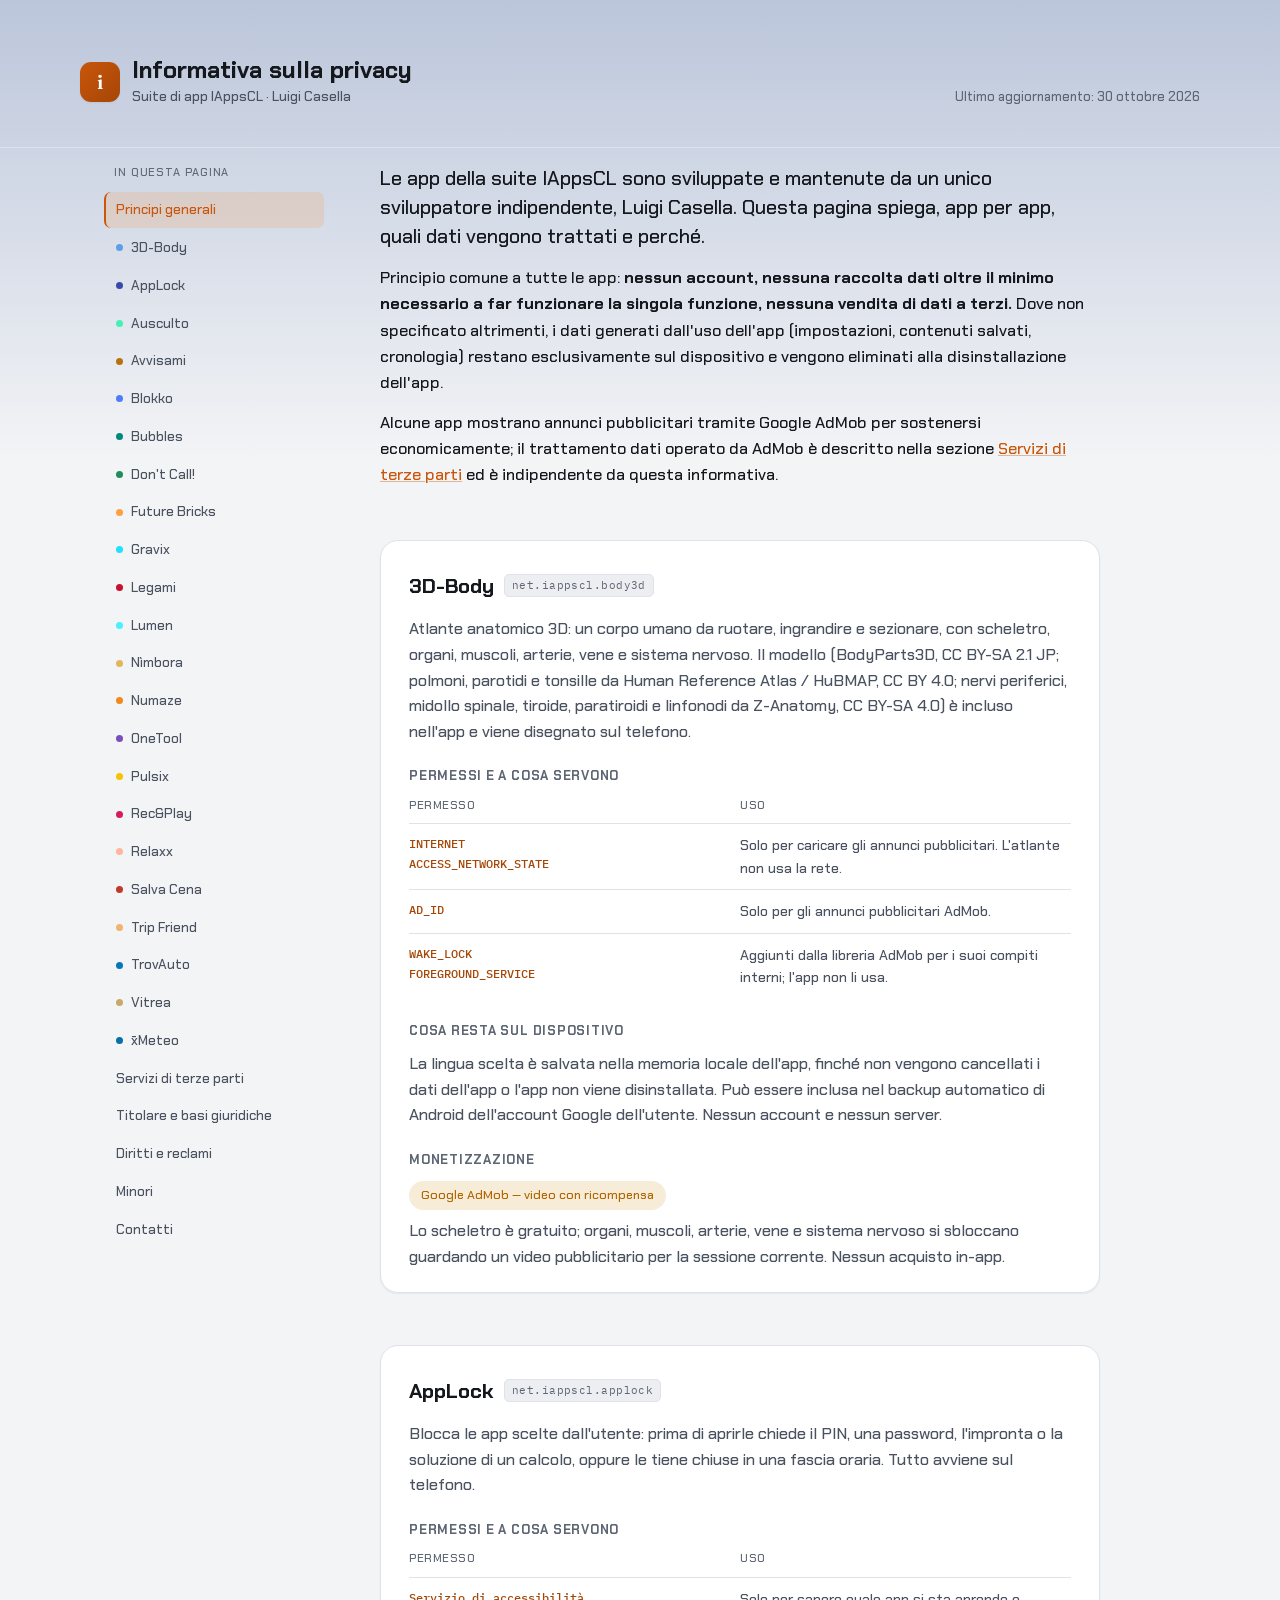
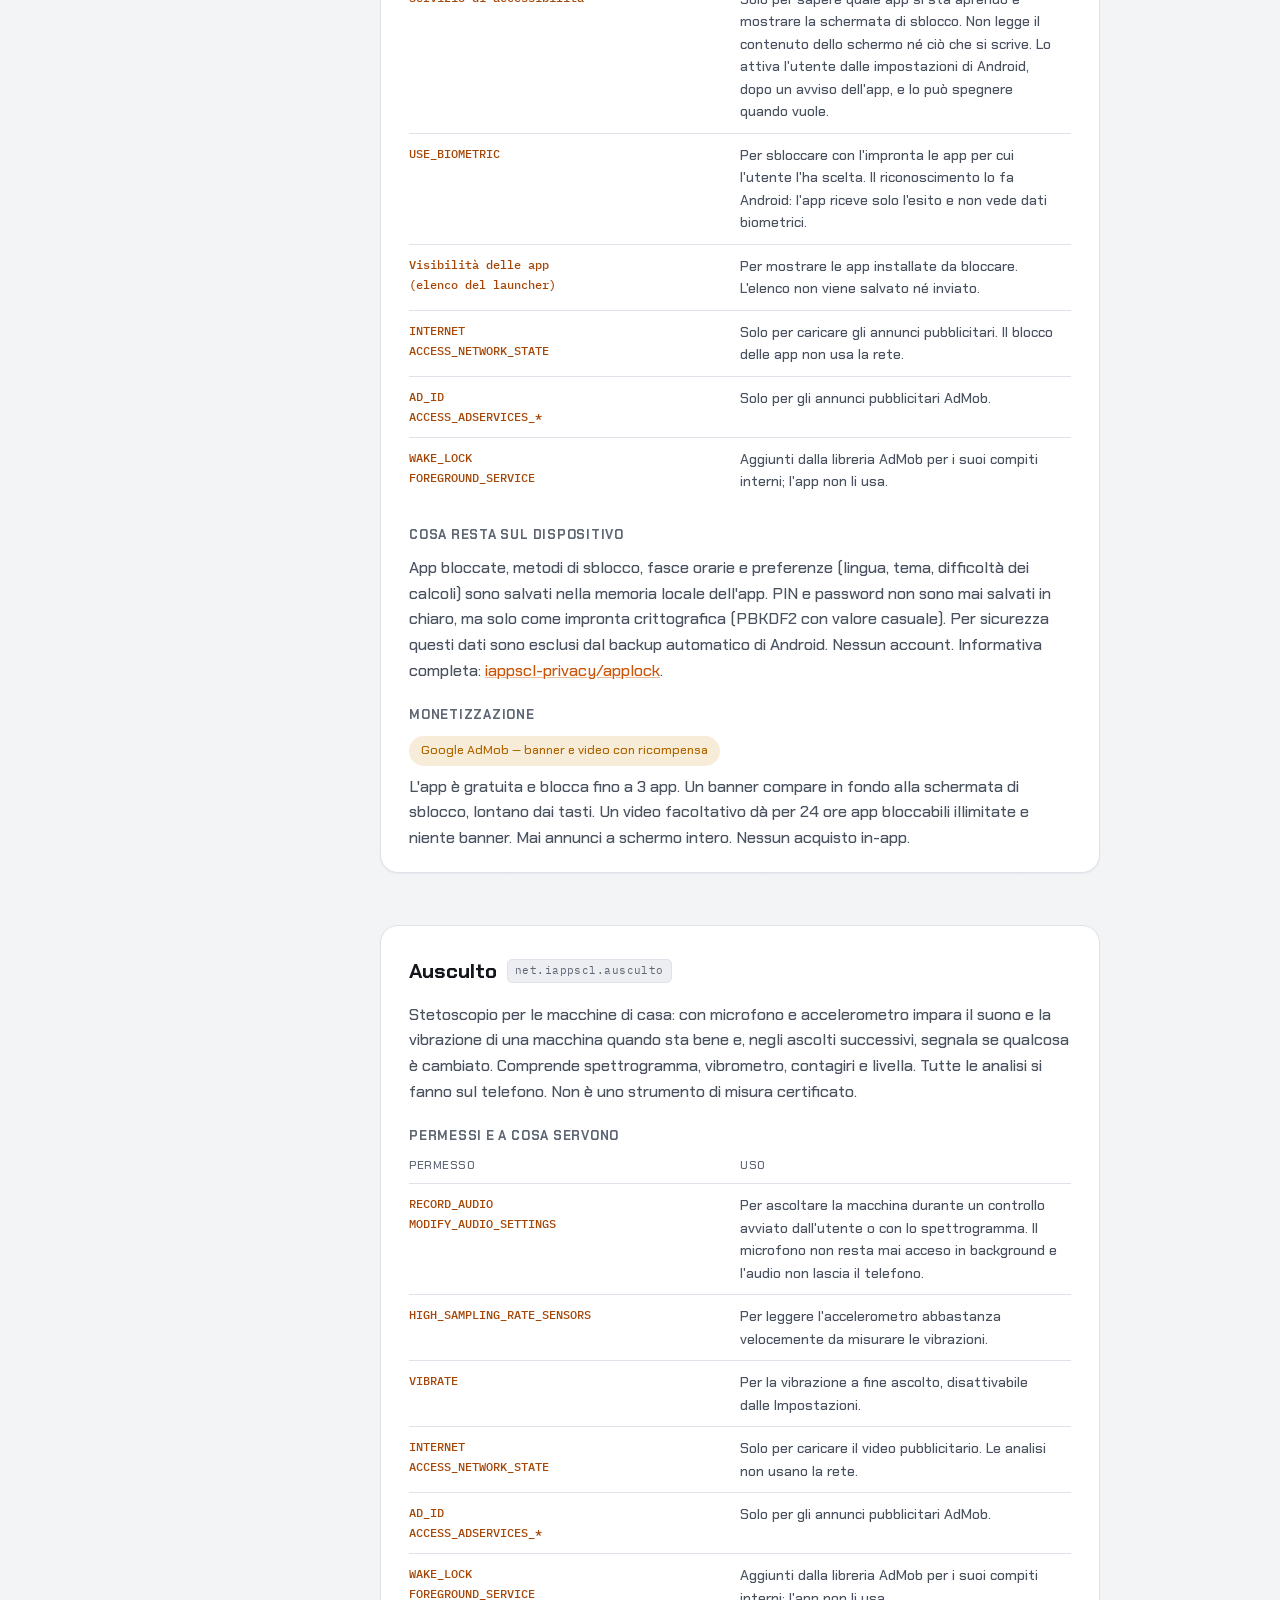
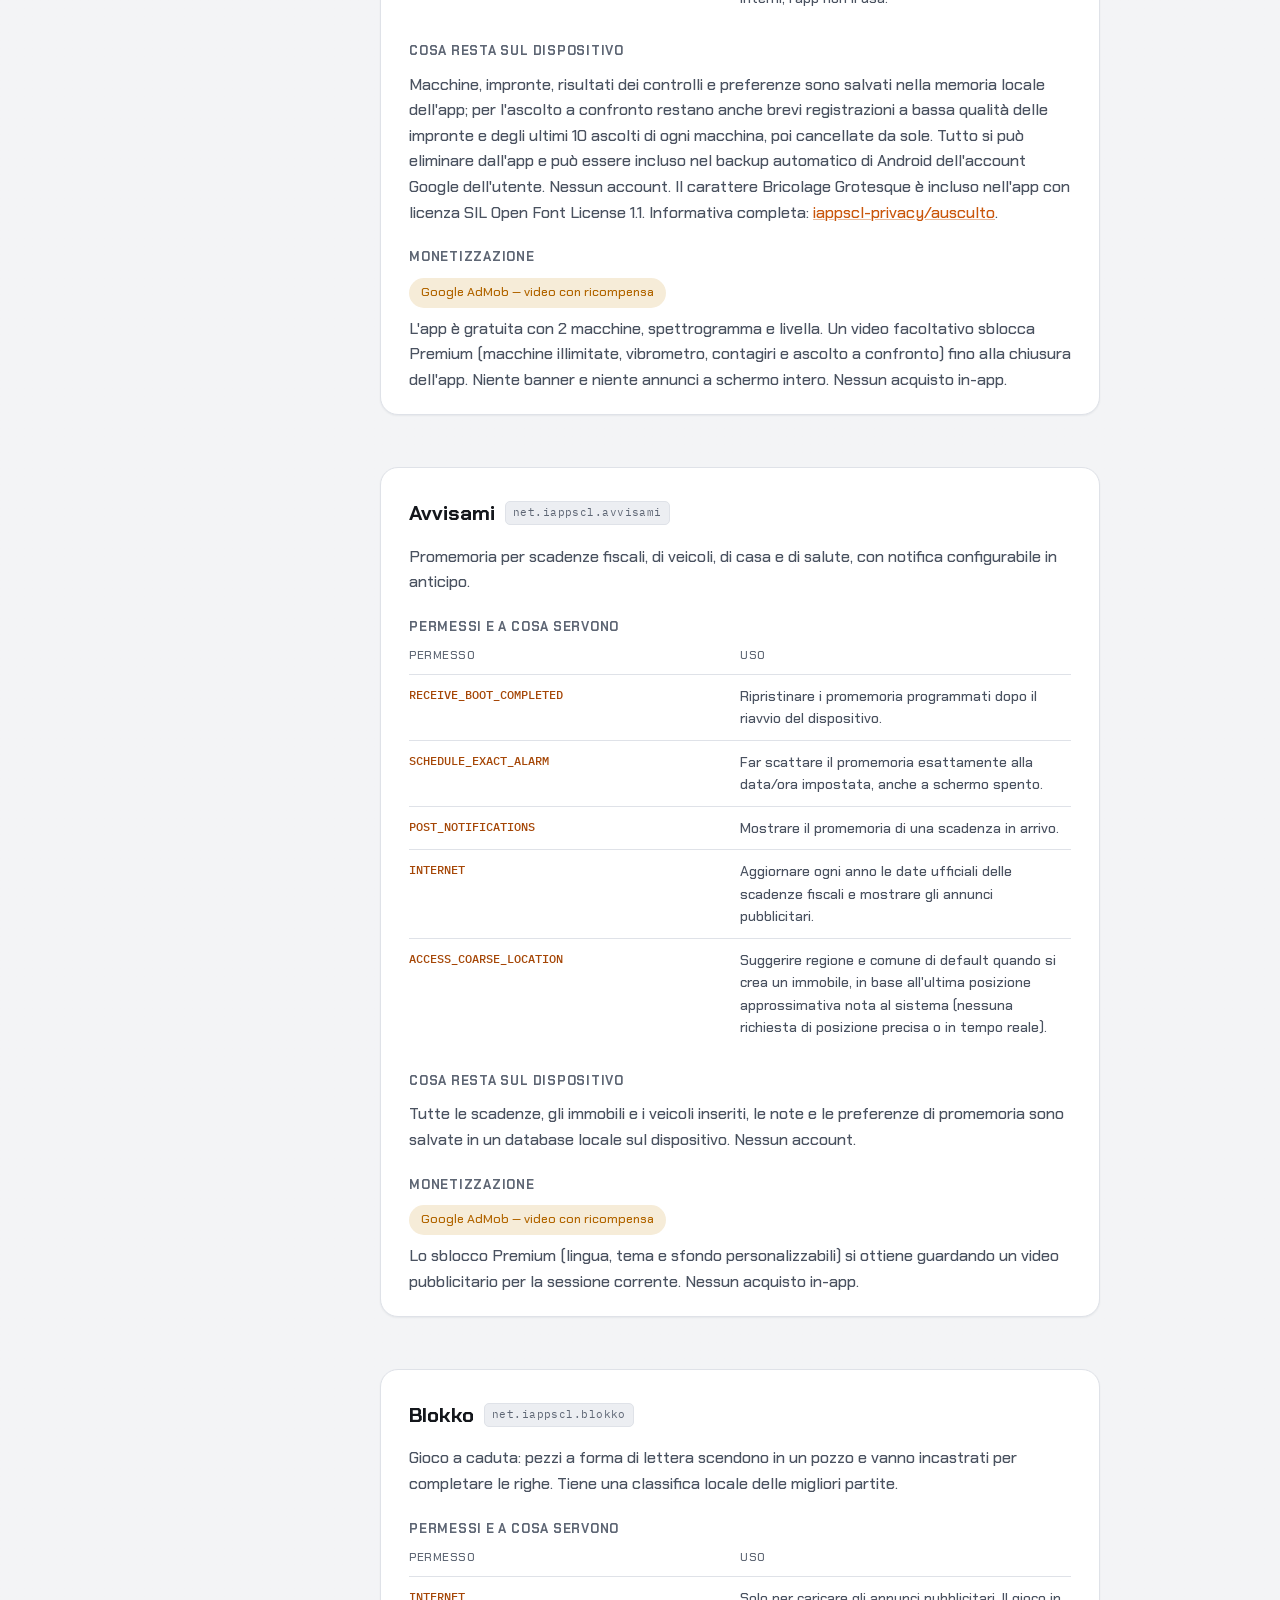
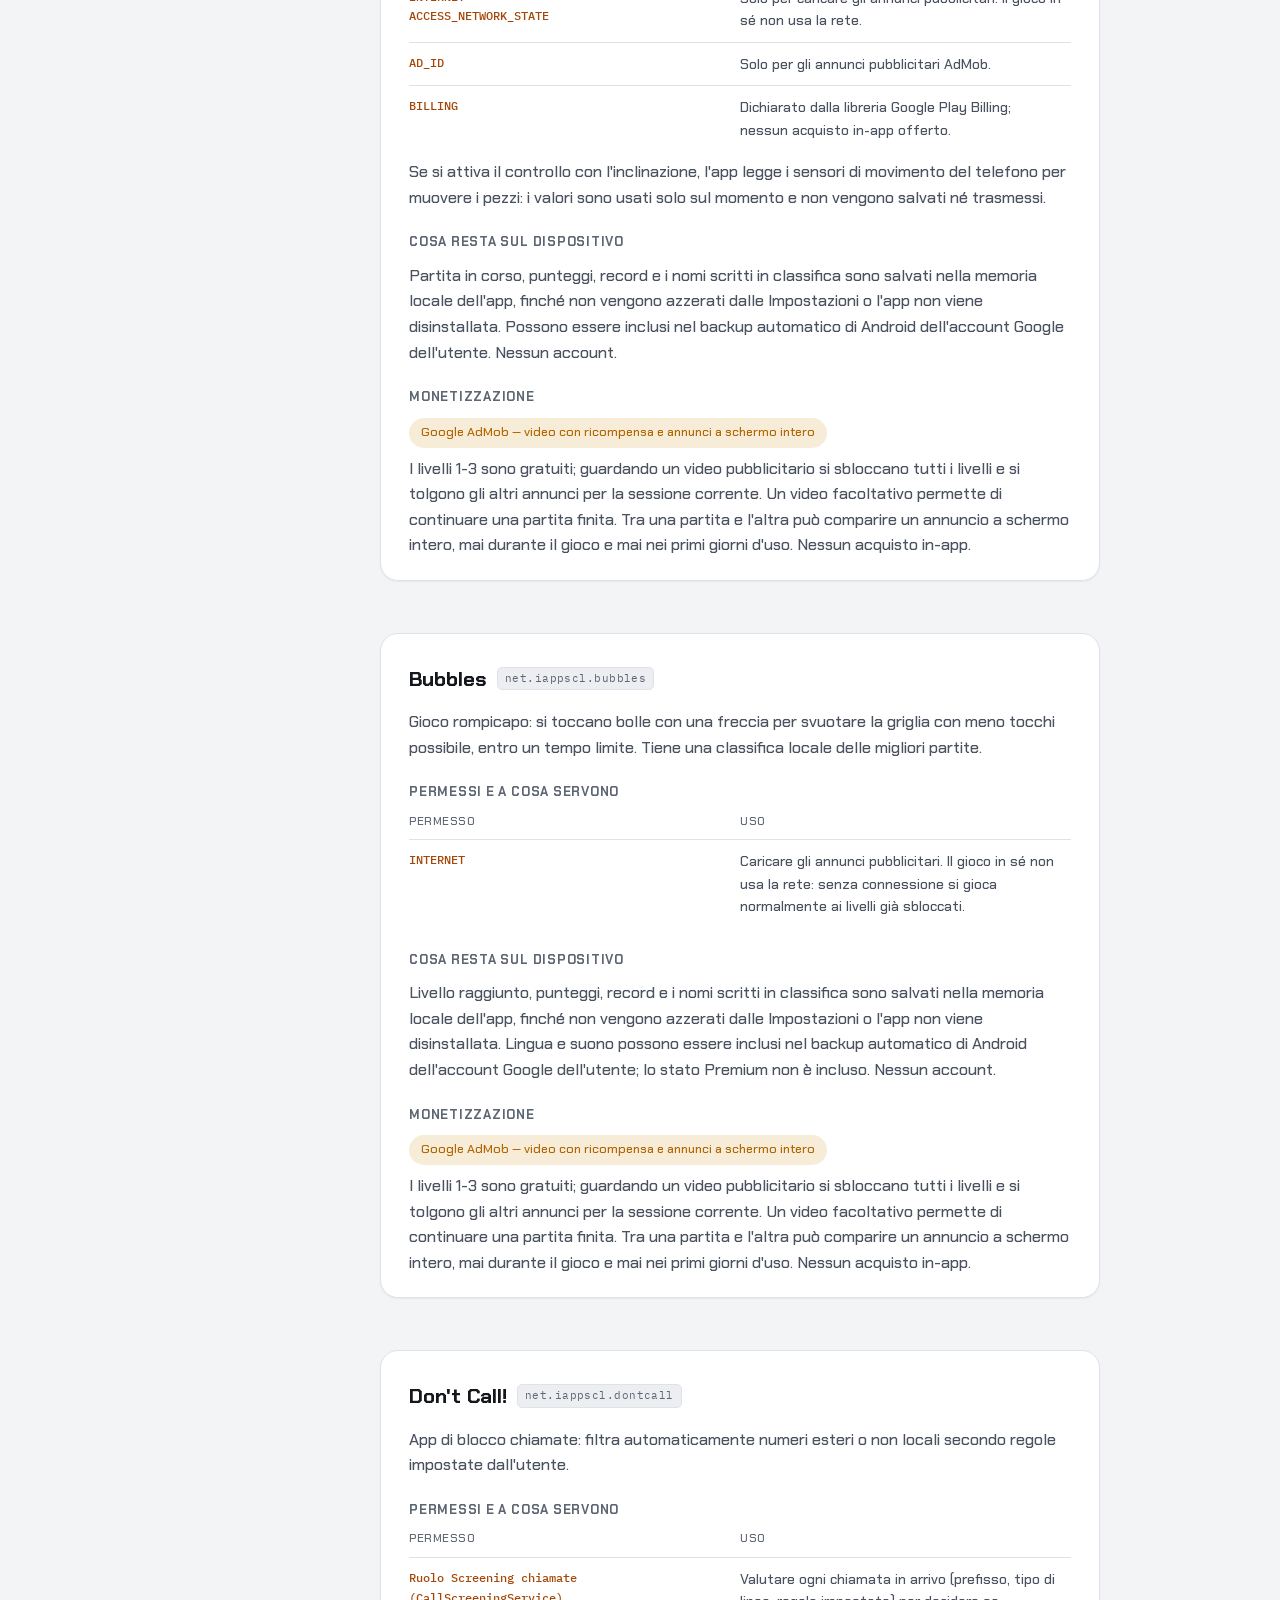
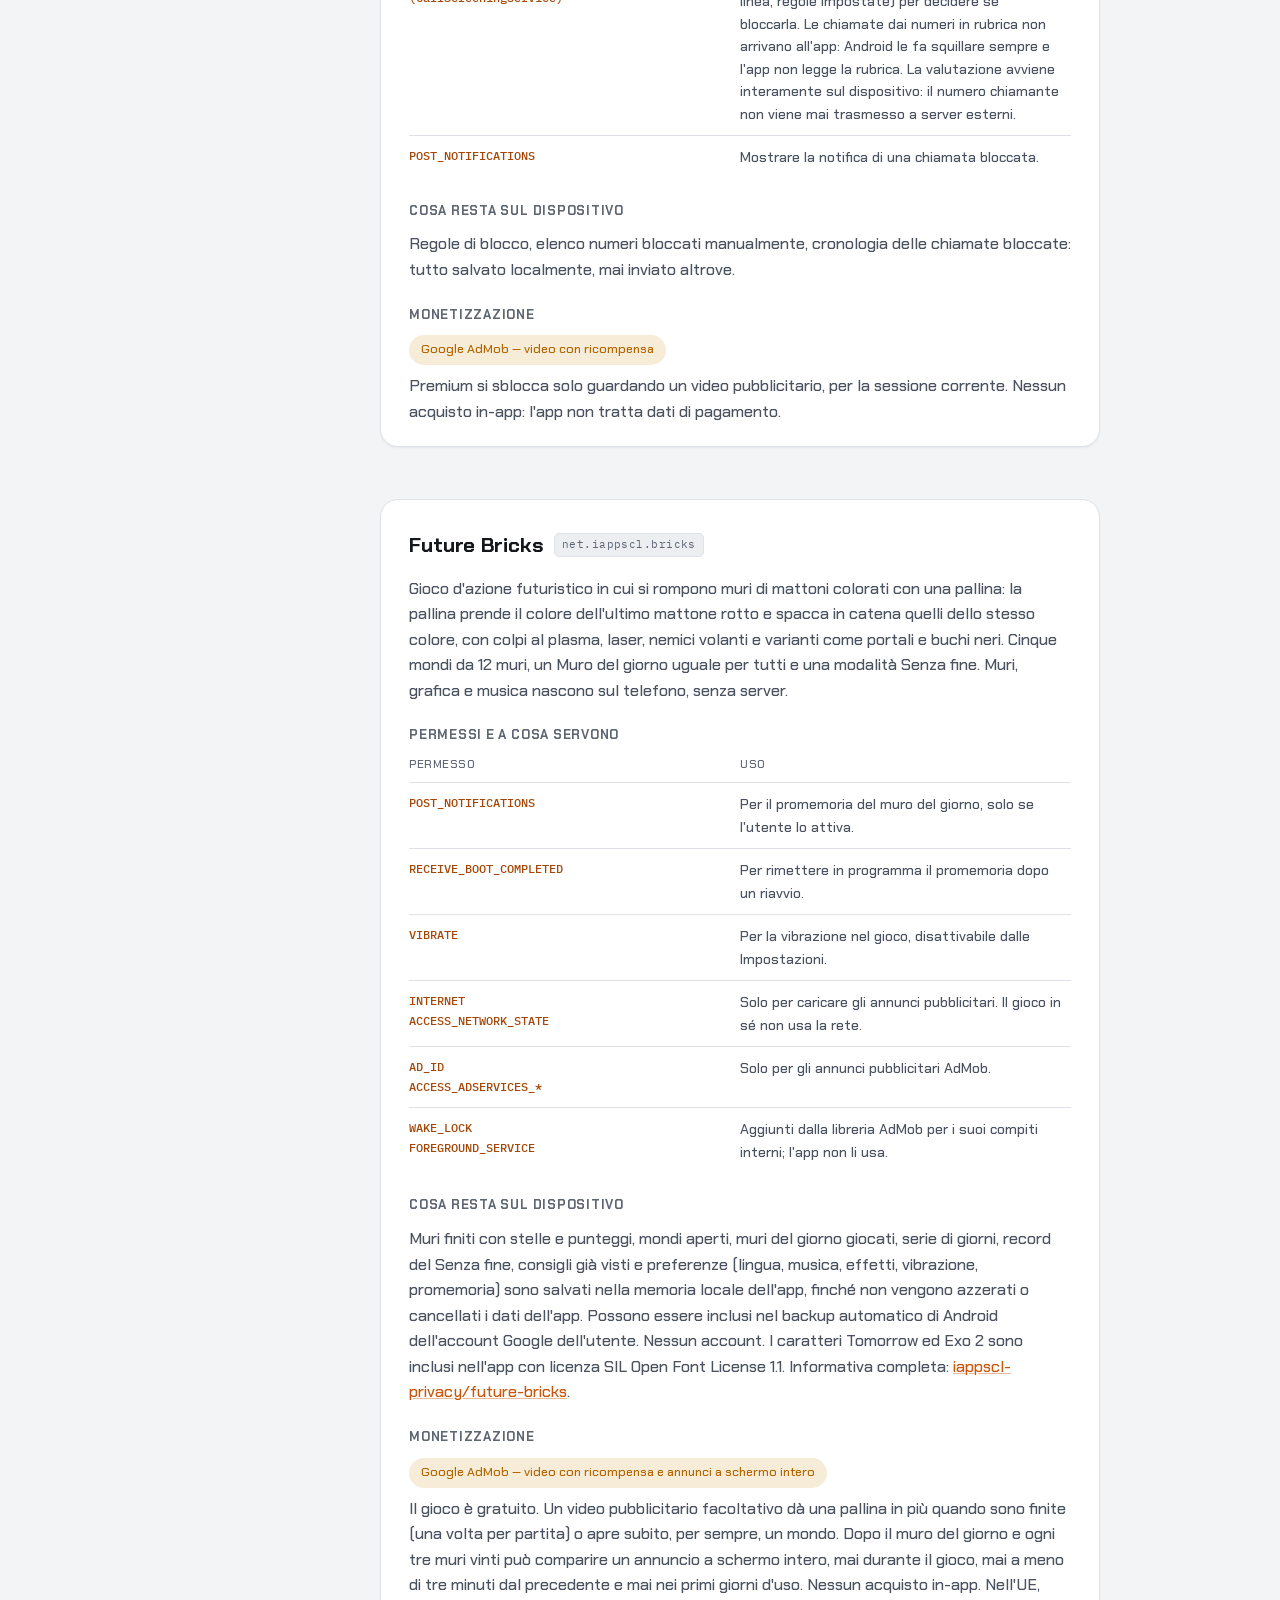
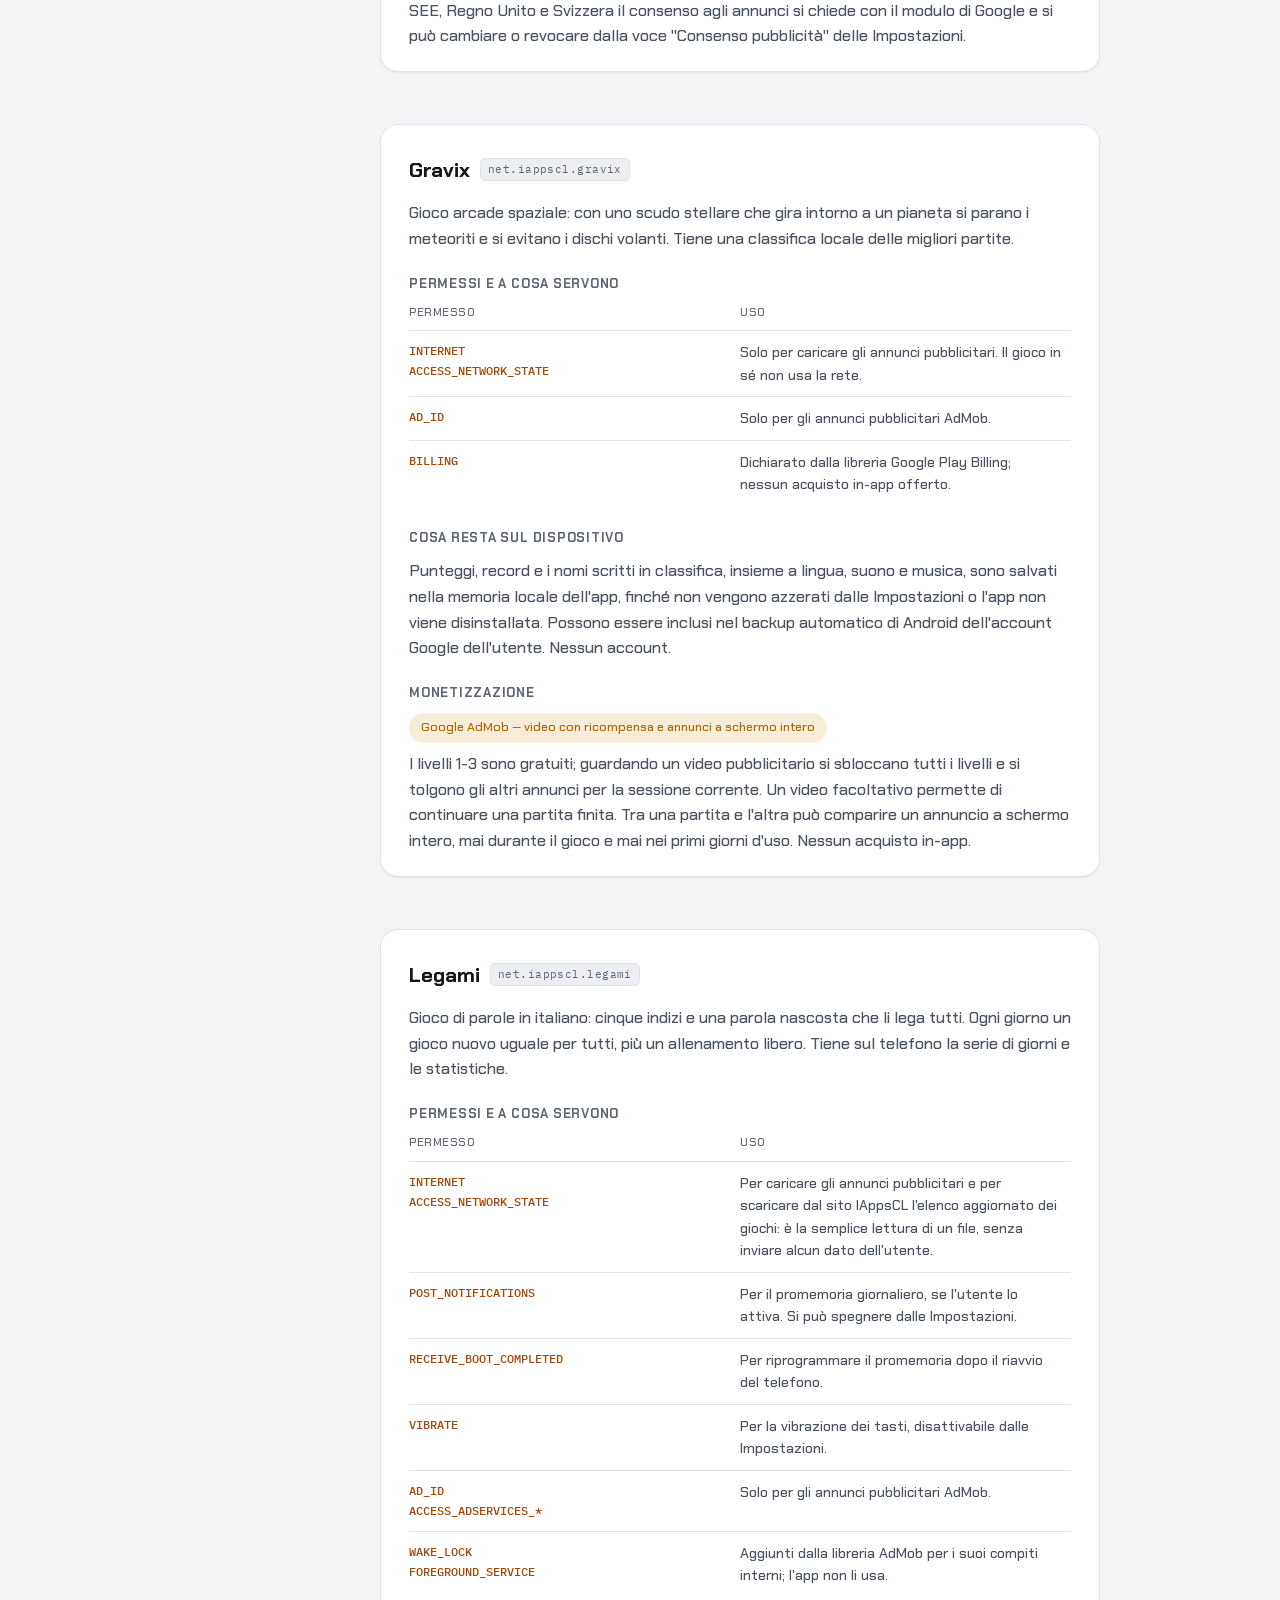
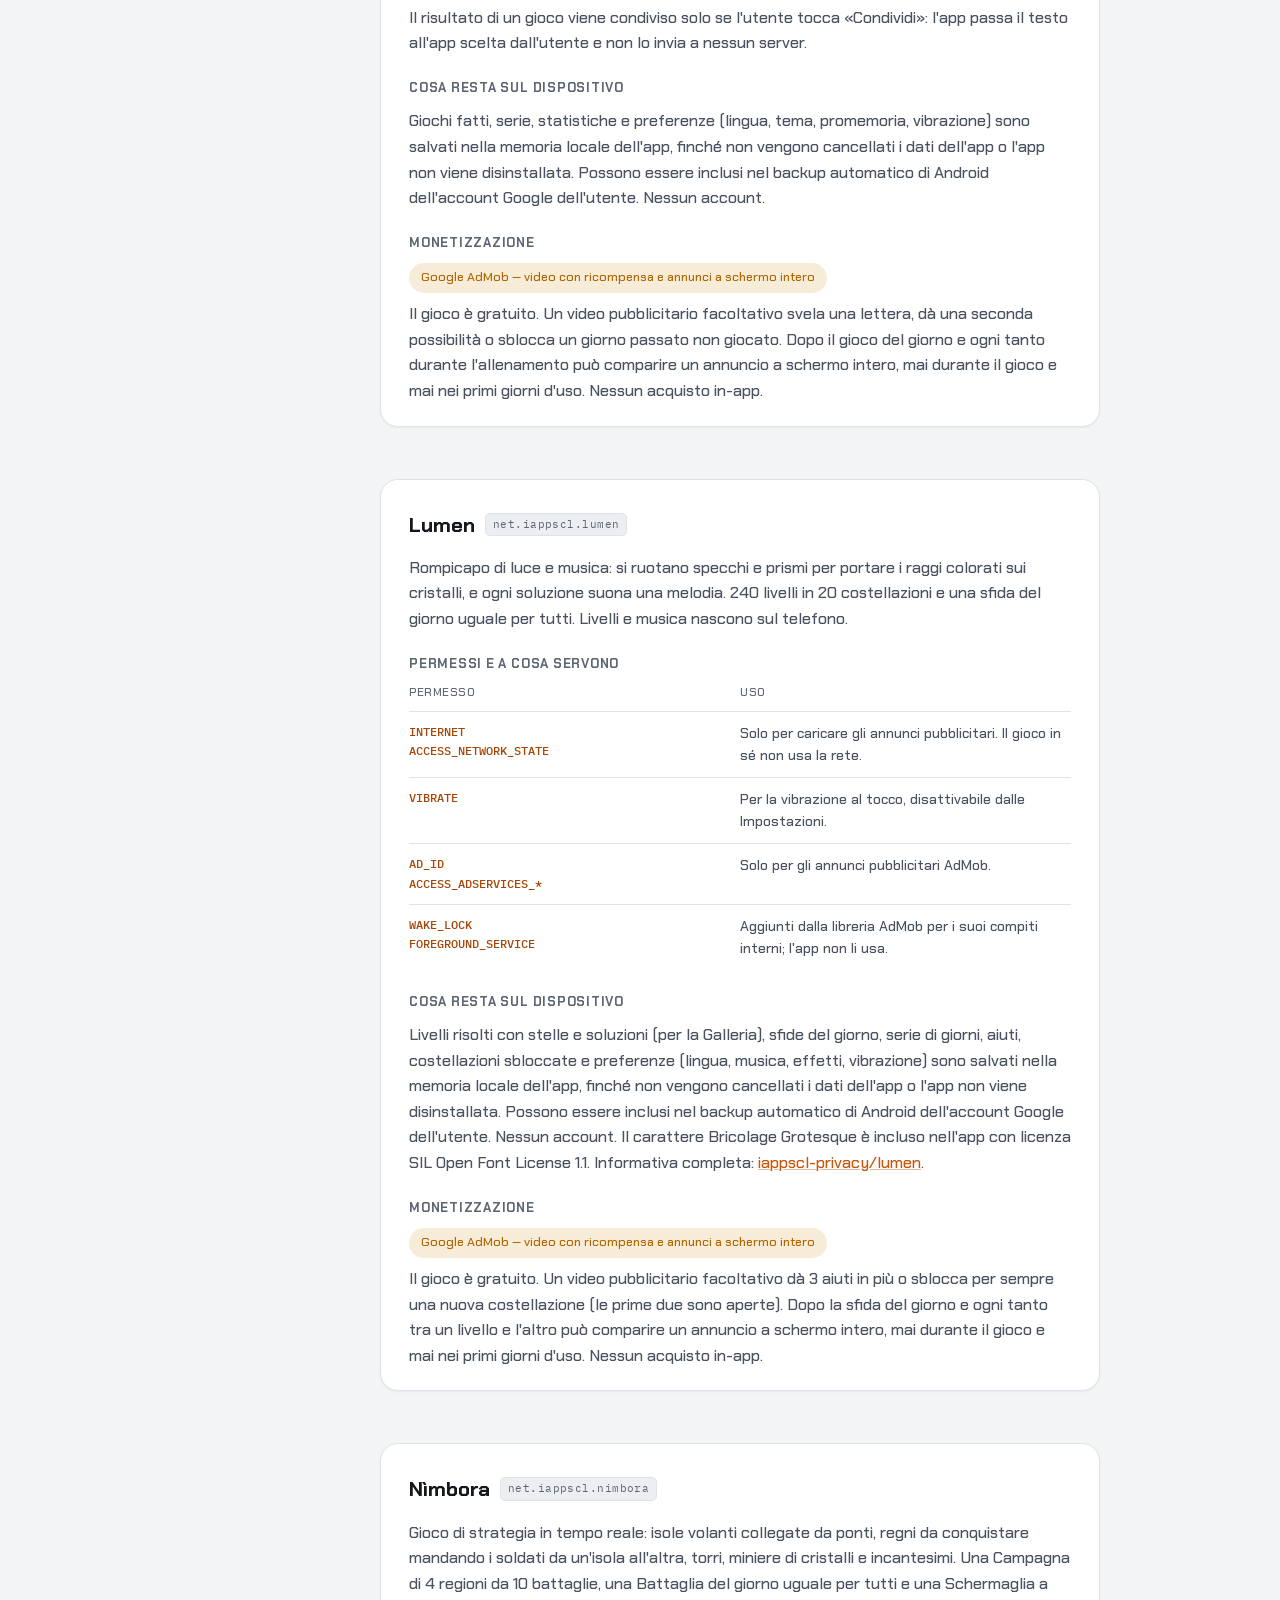
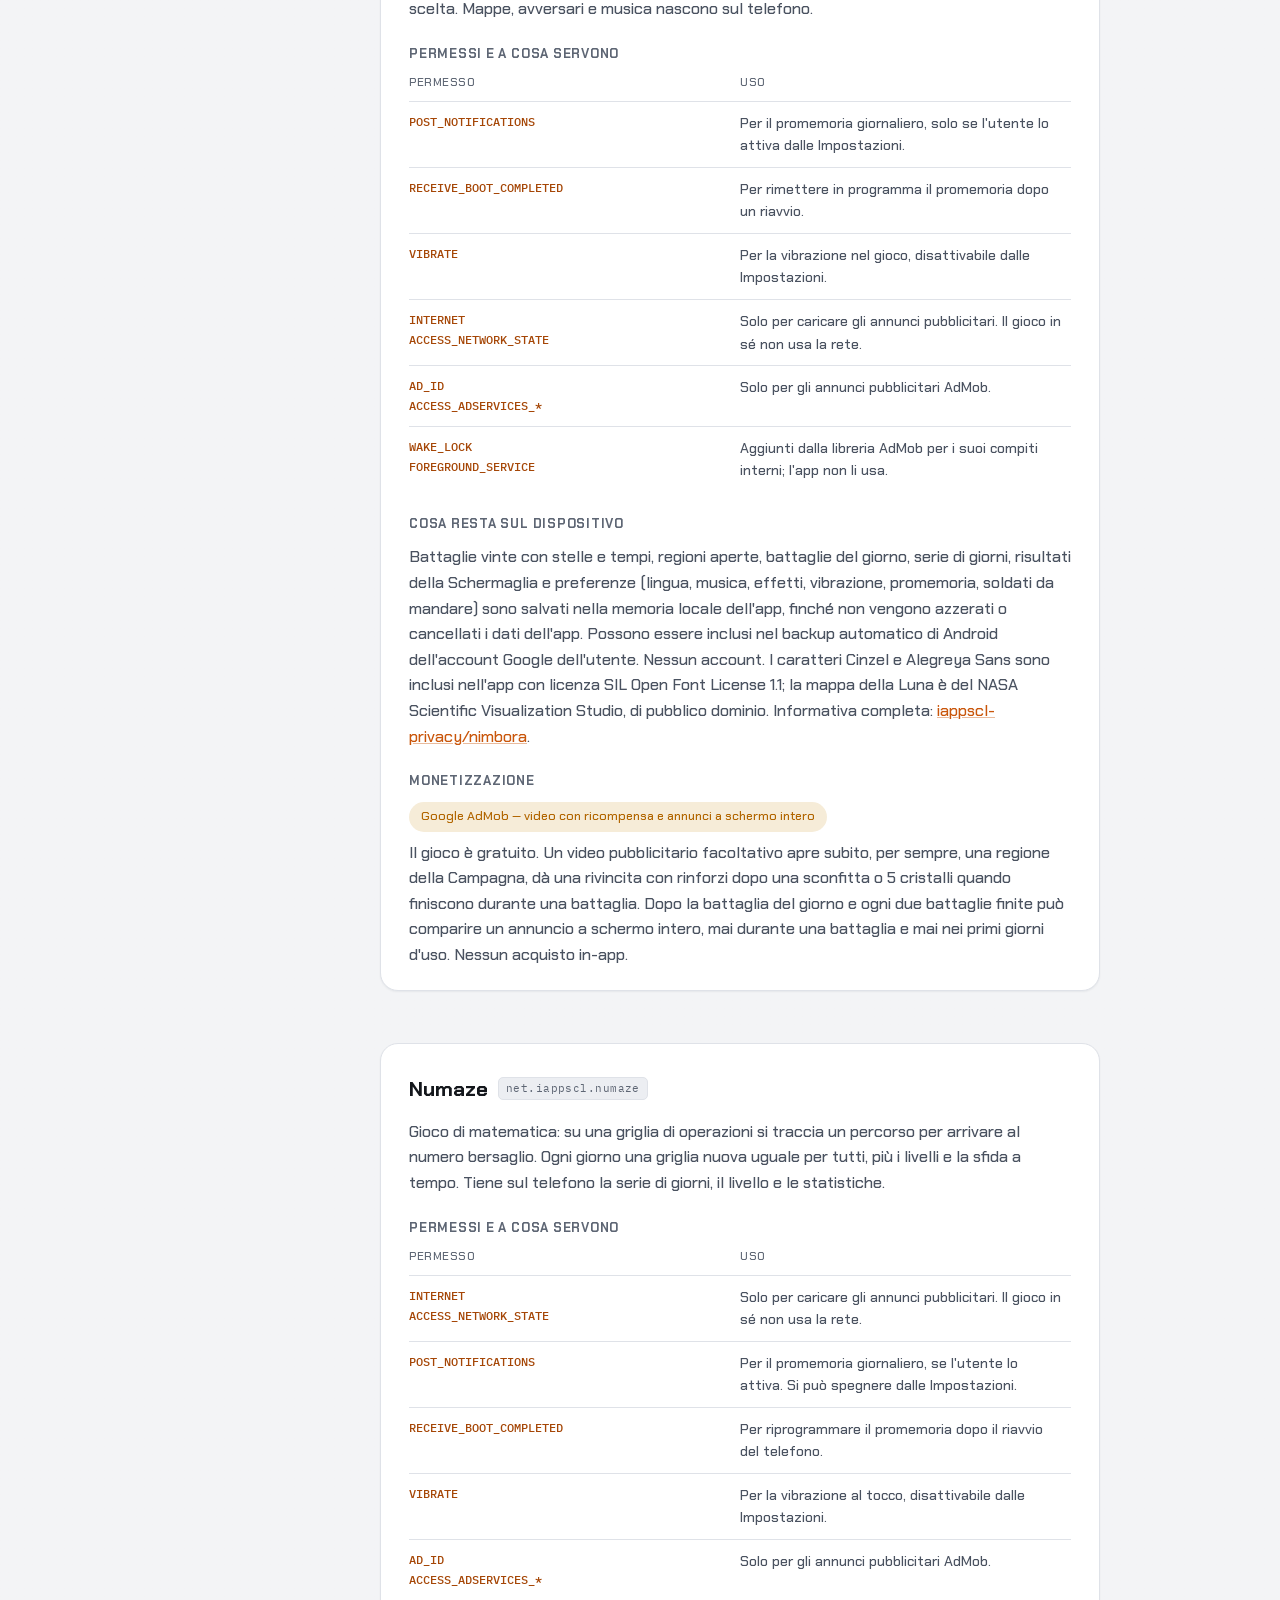
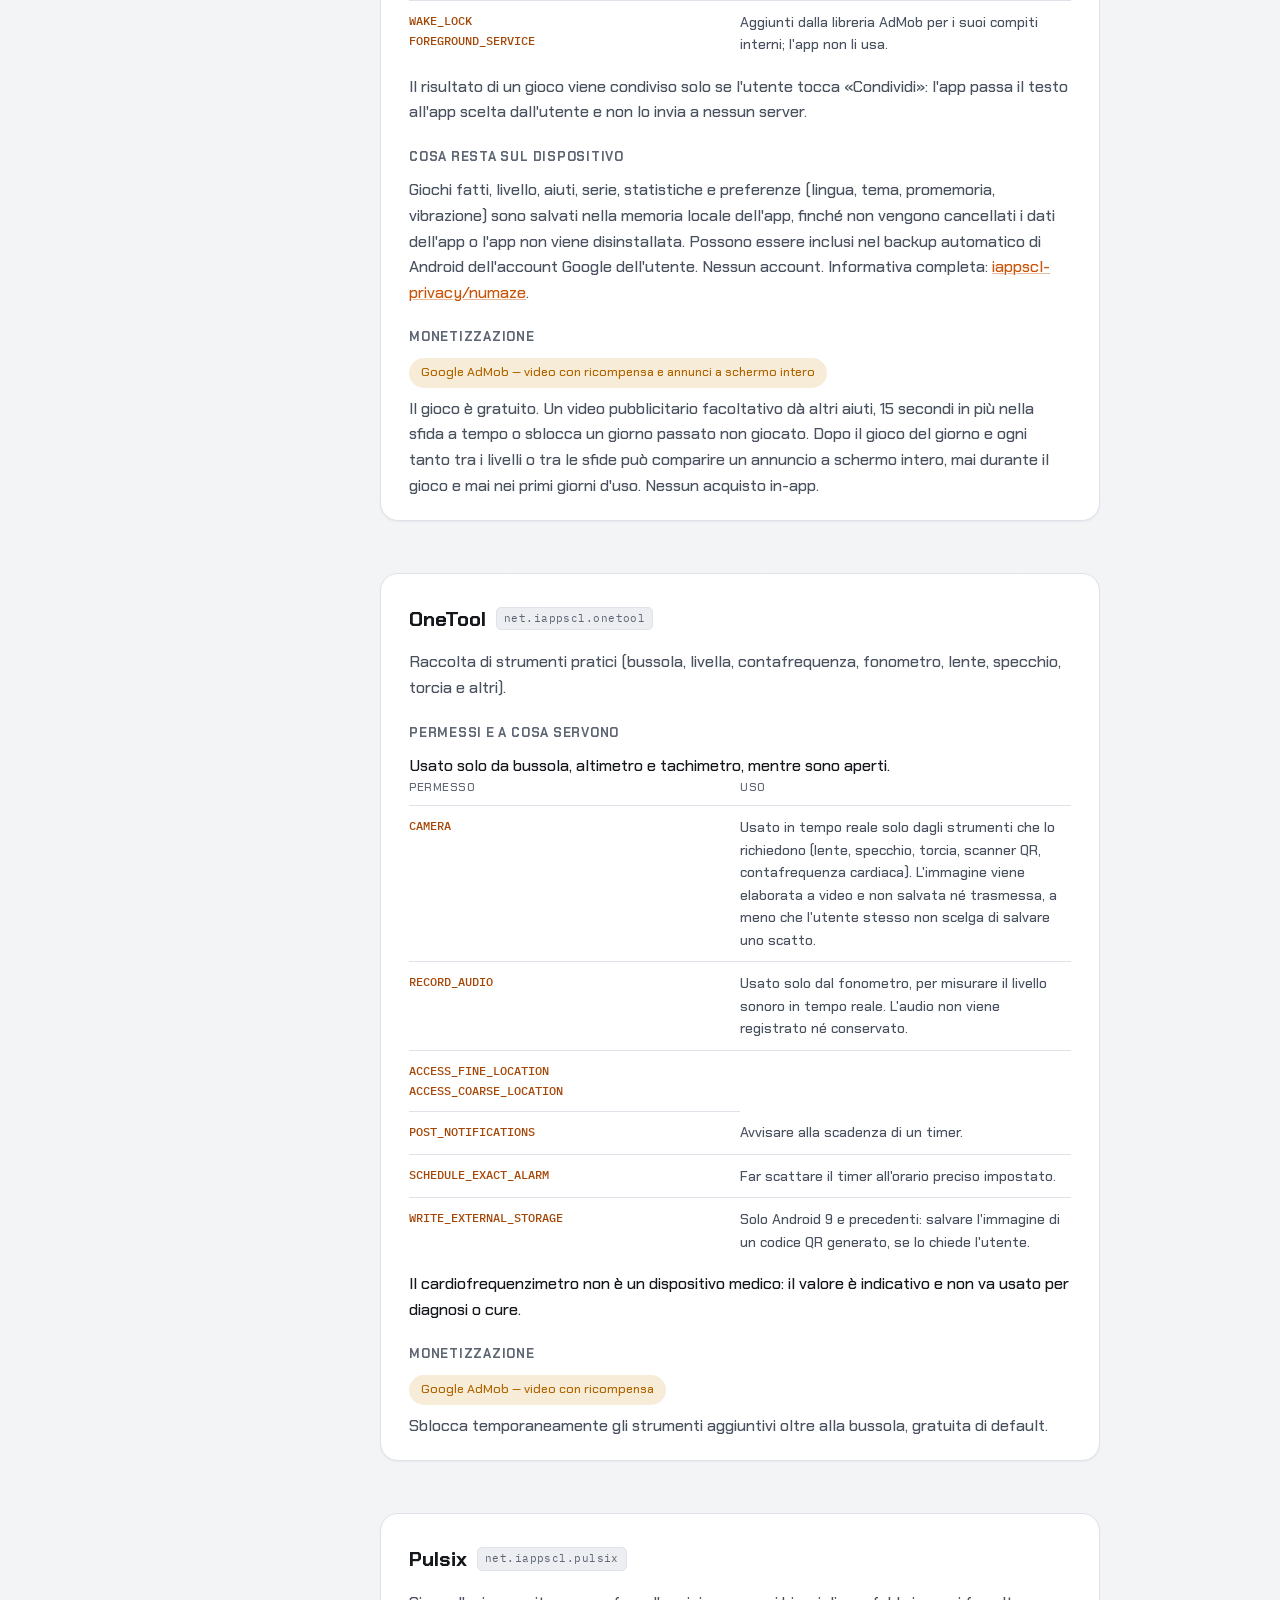
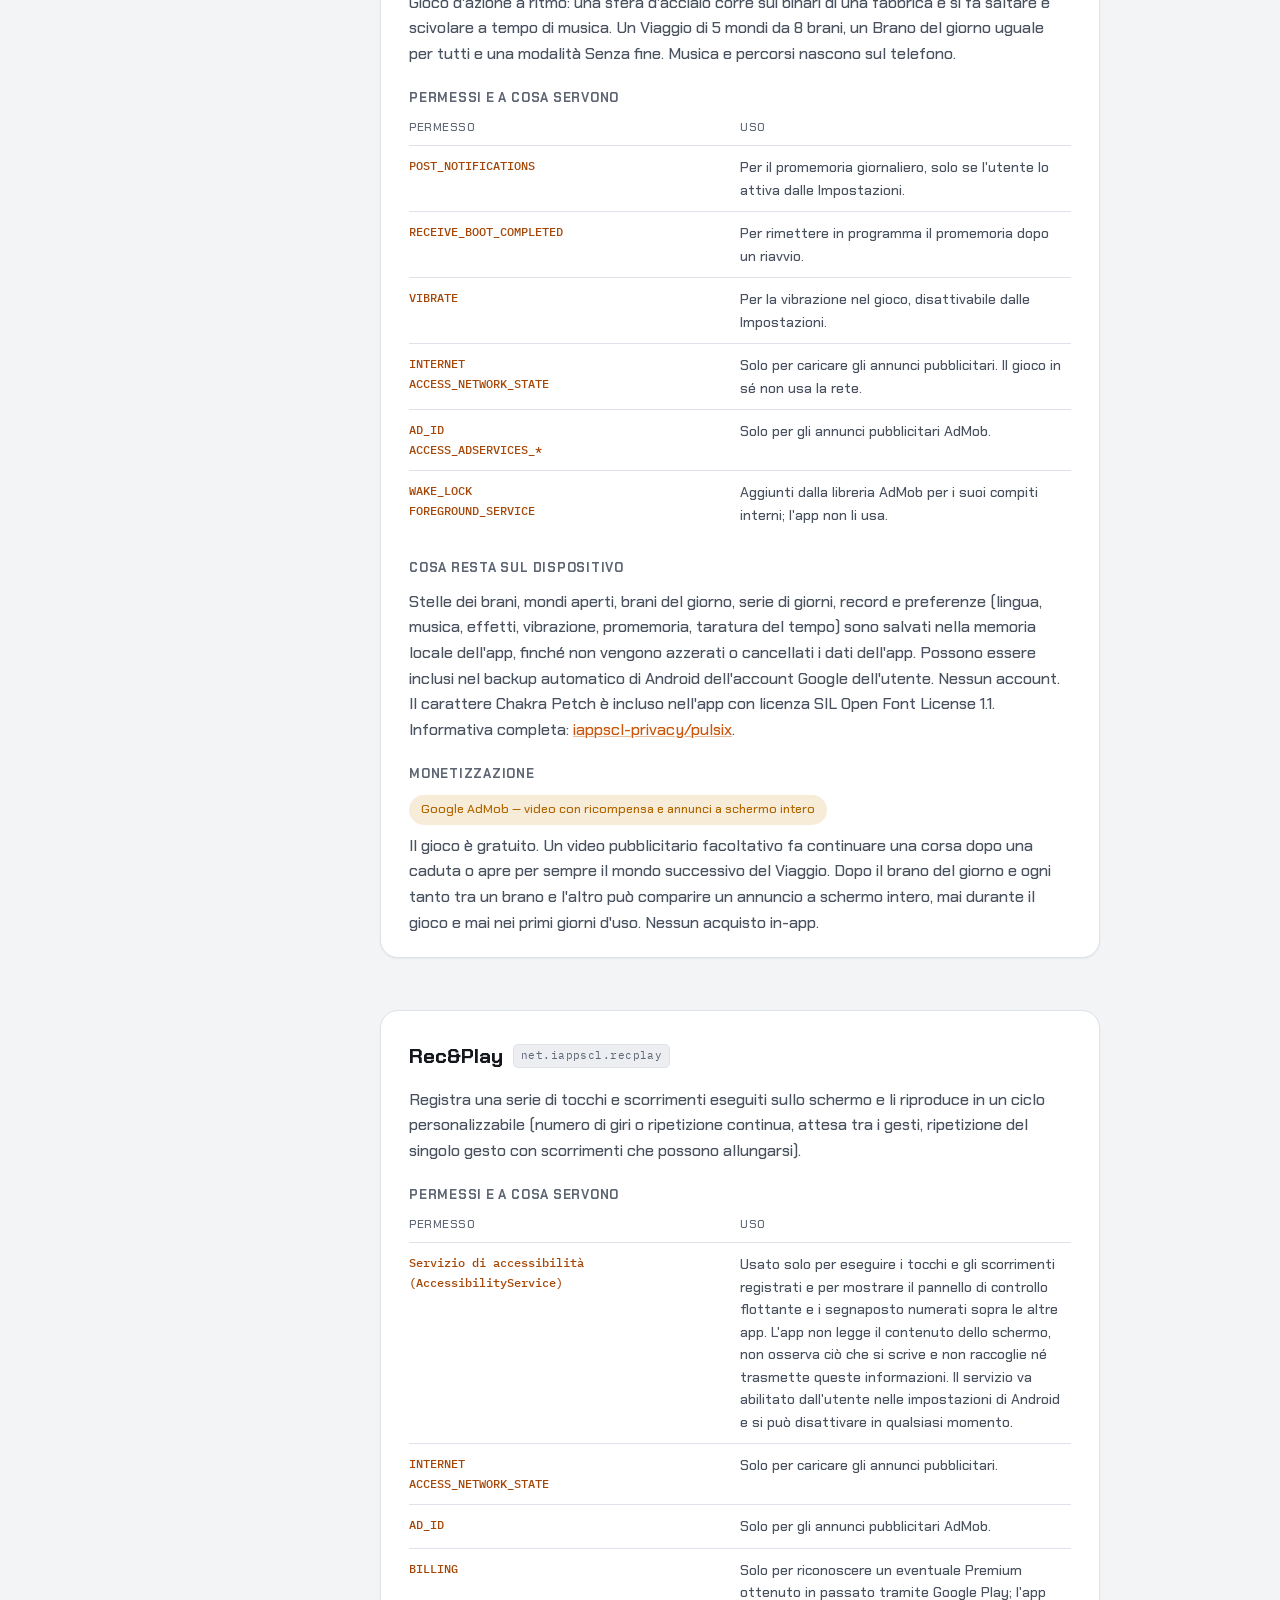
==== privacy.html @ a084de85 "Informativa generale: Future Bricks con l'indirizzo future-bricks Co-Authored-By: Claude Opus 5.5 <n" ====
<!doctype html>
<html lang="it">
<head>
<meta charset="utf-8">
<meta name="viewport" content="width=device-width,initial-scale=1">
<title>Privacy IAppsCL</title>
<link rel="stylesheet" href="https://fonts.googleapis.com/css2?family=Fraunces:opsz,wght@9..144,400;9..144,500;9..144,600&family=IBM+Plex+Sans:wght@400;500;600&family=IBM+Plex+Mono:wght@400;500&display=swap">
<style>
  :root{
    --bg:#F5F7FA;
    --surface:#FFFFFF;
    --surface-2:#EEF1F5;
    --border:#DDE3EA;
    --text:#182233;
    --text-2:#5B6572;
    --text-3:#8A93A0;
    --accent:#0A6FA8;
    --accent-ink:#06527D;
    --warm:#B8720A;
    --warm-bg:#FBF0DC;
    --code-bg:#EEF1F5;
    --shadow: 0 1px 2px rgba(20,30,50,.05), 0 8px 24px rgba(20,30,50,.05);
  }
  @media (prefers-color-scheme: dark){
    :root:not([data-theme="light"]){
      --bg:#10151D;
      --surface:#171D27;
      --surface-2:#1E2530;
      --border:#2A323F;
      --text:#E8ECF1;
      --text-2:#A3ADBB;
      --text-3:#75808F;
      --accent:#5CB6E8;
      --accent-ink:#8ED0F0;
      --warm:#E3A64A;
      --warm-bg:#2B2416;
      --code-bg:#1E2530;
      --shadow: 0 1px 2px rgba(0,0,0,.3), 0 8px 24px rgba(0,0,0,.35);
    }
  }
  :root[data-theme="dark"]{
    --bg:#10151D;
    --surface:#171D27;
    --surface-2:#1E2530;
    --border:#2A323F;
    --text:#E8ECF1;
    --text-2:#A3ADBB;
    --text-3:#75808F;
    --accent:#5CB6E8;
    --accent-ink:#8ED0F0;
    --warm:#E3A64A;
    --warm-bg:#2B2416;
    --code-bg:#1E2530;
    --shadow: 0 1px 2px rgba(0,0,0,.3), 0 8px 24px rgba(0,0,0,.35);
  }

  *{ box-sizing:border-box; }
  html{ scroll-behavior:smooth; }
  body{
    margin:0;
    background:var(--bg);
    color:var(--text);
    font-family:"IBM Plex Sans", system-ui, sans-serif;
    font-size:16px;
    line-height:1.6;
  }
  code, .mono{
    font-family:"IBM Plex Mono", ui-monospace, monospace;
  }

  a{ color:var(--accent); text-decoration-color:color-mix(in srgb, var(--accent) 40%, transparent); }
  a:hover{ color:var(--accent-ink); }
  a:focus-visible, button:focus-visible{ outline:2px solid var(--accent); outline-offset:2px; border-radius:3px; }

  h1,h2,h3{
    font-family:"Fraunces", Georgia, serif;
    font-weight:600;
    text-wrap:balance;
    color:var(--text);
  }

  .shell{
    max-width:1120px;
    margin:0 auto;
    padding:0 24px 96px;
    display:grid;
    grid-template-columns:220px minmax(0,720px);
    gap:56px;
    align-items:start;
  }
  @media (max-width:860px){
    .shell{ grid-template-columns:1fr; }
  }

  header.top{
    padding:56px 24px 40px;
    border-bottom:1px solid var(--border);
    margin-bottom:16px;
  }
  header.top .inner{
    max-width:1120px;
    margin:0 auto;
    display:flex;
    align-items:flex-end;
    justify-content:space-between;
    gap:24px;
    flex-wrap:wrap;
  }
  .brand{
    display:flex;
    align-items:center;
    gap:12px;
  }
  .brand .mark{
    width:40px; height:40px;
    border-radius:11px;
    background:linear-gradient(135deg, var(--accent), var(--accent-ink));
    display:flex; align-items:center; justify-content:center;
    color:#fff; font-family:"Fraunces",serif; font-weight:600; font-size:20px;
    flex-shrink:0;
    box-shadow:var(--shadow);
  }
  .brand h1{
    font-size:1.5rem;
    margin:0;
    line-height:1.15;
  }
  .brand .sub{
    font-size:.85rem;
    color:var(--text-2);
    margin-top:2px;
  }
  .updated{
    font-size:.8rem;
    color:var(--text-3);
    font-family:"IBM Plex Mono", monospace;
    white-space:nowrap;
  }

  nav.toc{
    position:sticky;
    top:24px;
    display:flex;
    flex-direction:column;
    gap:2px;
    font-size:.85rem;
  }
  nav.toc .label{
    font-size:.7rem;
    letter-spacing:.08em;
    text-transform:uppercase;
    color:var(--text-3);
    margin:0 0 8px 10px;
  }
  nav.toc a{
    color:var(--text-2);
    text-decoration:none;
    padding:7px 10px;
    border-radius:7px;
    border-left:2px solid transparent;
  }
  nav.toc a:hover{
    background:var(--surface-2);
    color:var(--text);
  }
  nav.toc a.app-link{
    display:flex;
    align-items:center;
    gap:8px;
  }
  nav.toc .dot{
    width:7px; height:7px; border-radius:50%;
    flex-shrink:0;
    background:var(--accent);
  }
  @media (max-width:860px){
    nav.toc{
      position:static;
      flex-direction:row;
      overflow-x:auto;
      gap:6px;
      padding-bottom:4px;
      -webkit-overflow-scrolling:touch;
    }
    nav.toc .label{ display:none; }
    nav.toc a{
      white-space:nowrap;
      background:var(--surface);
      border:1px solid var(--border);
    }
  }

  main{ min-width:0; }

  section{
    margin-bottom:52px;
  }
  section > h2{
    font-size:1.4rem;
    margin:0 0 14px;
  }
  section > p, section > ul{
    color:var(--text-2);
  }
  p{ margin:0 0 14px; }
  ul{ margin:0 0 14px; padding-left:1.3em; }
  li{ margin-bottom:6px; color:var(--text-2); }
  li::marker{ color:var(--text-3); }

  .intro p{ font-size:1.02rem; color:var(--text); }
  .intro p.lede{
    font-family:"Fraunces", serif;
    font-size:1.25rem;
    font-weight:500;
    color:var(--text);
    line-height:1.45;
  }

  .app-card{
    background:var(--surface);
    border:1px solid var(--border);
    border-radius:16px;
    padding:28px 28px 8px;
    box-shadow:var(--shadow);
  }
  .app-card h2{
    display:flex;
    align-items:center;
    gap:10px;
    font-size:1.3rem;
    margin-top:0;
  }
  .app-card .tag{
    font-family:"IBM Plex Mono", monospace;
    font-size:.68rem;
    letter-spacing:.04em;
    color:var(--text-3);
    background:var(--surface-2);
    border:1px solid var(--border);
    border-radius:5px;
    padding:2px 7px;
    font-weight:400;
  }
  .app-card h3{
    font-family:"IBM Plex Sans", sans-serif;
    font-size:.8rem;
    text-transform:uppercase;
    letter-spacing:.06em;
    color:var(--text-3);
    font-weight:600;
    margin:22px 0 10px;
  }

  table.perm{
    width:100%;
    border-collapse:collapse;
    font-size:.88rem;
    margin-bottom:8px;
  }
  table.perm th{
    text-align:left;
    font-size:.72rem;
    text-transform:uppercase;
    letter-spacing:.05em;
    color:var(--text-3);
    font-weight:600;
    padding:0 10px 8px 0;
    border-bottom:1px solid var(--border);
  }
  table.perm td{
    padding:10px 10px 10px 0;
    border-bottom:1px solid var(--border);
    color:var(--text-2);
    vertical-align:top;
  }
  table.perm tr:last-child td{ border-bottom:none; }
  table.perm td.perm-name{
    font-family:"IBM Plex Mono", monospace;
    font-size:.78rem;
    color:var(--accent-ink);
    white-space:nowrap;
    padding-right:16px;
  }

  .pill-row{
    display:flex;
    flex-wrap:wrap;
    gap:8px;
    margin-bottom:8px;
  }
  .pill{
    font-size:.78rem;
    padding:4px 11px;
    border-radius:999px;
    background:var(--surface-2);
    border:1px solid var(--border);
    color:var(--text-2);
  }
  .pill.warm{
    background:var(--warm-bg);
    color:var(--warm);
    border-color:transparent;
  }

  .no-perm{
    font-size:.88rem;
    color:var(--text-3);
    font-style:italic;
    padding:8px 0 4px;
  }

  hr.rule{
    border:none;
    border-top:1px solid var(--border);
    margin:44px 0;
  }

  .contact-box{
    background:var(--surface);
    border:1px solid var(--border);
    border-radius:16px;
    padding:26px 28px;
    box-shadow:var(--shadow);
  }
  .contact-box dl{
    display:grid;
    grid-template-columns:auto 1fr;
    gap:6px 18px;
    margin:14px 0 0;
    font-size:.92rem;
  }
  .contact-box dt{ color:var(--text-3); }
  .contact-box dd{ margin:0; color:var(--text); font-family:"IBM Plex Mono",monospace; font-size:.86rem; }

  footer.page{
    max-width:1120px;
    margin:0 auto;
    padding:32px 24px 64px;
    color:var(--text-3);
    font-size:.8rem;
    border-top:1px solid var(--border);
    margin-top:8px;
  }
</style>
<link rel="stylesheet" href="dashboard.css">
</head>
<body>

<header class="top">
  <div class="inner">
    <div class="brand">
      <div class="mark">i</div>
      <div>
        <h1>Informativa sulla privacy</h1>
        <div class="sub">Suite di app IAppsCL &middot; Luigi Casella</div>
      </div>
    </div>
    <div class="updated">Ultimo aggiornamento: 30 ottobre 2026</div>
  </div>
</header>

<div class="shell">
  <nav class="toc" aria-label="Indice">
    <div class="label">In questa pagina</div>
    <a href="#principi">Principi generali</a>
    <a class="app-link" href="#body3d"><span class="dot" style="background:#5BA0E6"></span>3D-Body</a>
    <a class="app-link" href="#applock"><span class="dot" style="background:#3949AB"></span>AppLock</a>
    <a class="app-link" href="#ausculto"><span class="dot" style="background:#46F0B4"></span>Ausculto</a>
    <a class="app-link" href="#avvisami"><span class="dot" style="background:#B8720A"></span>Avvisami</a>
    <a class="app-link" href="#blokko"><span class="dot" style="background:#4D7CFF"></span>Blokko</a>
    <a class="app-link" href="#bubbles"><span class="dot" style="background:#00897B"></span>Bubbles</a>
    <a class="app-link" href="#dontcall"><span class="dot" style="background:#1E8E5A"></span>Don't Call!</a>
    <a class="app-link" href="#future-bricks"><span class="dot" style="background:#FFA040"></span>Future Bricks</a>
    <a class="app-link" href="#gravix"><span class="dot" style="background:#22E0FF"></span>Gravix</a>
    <a class="app-link" href="#legami"><span class="dot" style="background:#C8102E"></span>Legami</a>
    <a class="app-link" href="#lumen"><span class="dot" style="background:#4AF0FF"></span>Lumen</a>
    <a class="app-link" href="#nimbora"><span class="dot" style="background:#E2B65C"></span>Nìmbora</a>
    <a class="app-link" href="#numaze"><span class="dot" style="background:#F08A1C"></span>Numaze</a>
    <a class="app-link" href="#onetool"><span class="dot" style="background:#7A4FBD"></span>OneTool</a>
    <a class="app-link" href="#pulsix"><span class="dot" style="background:#F5C400"></span>Pulsix</a>
    <a class="app-link" href="#recplay"><span class="dot" style="background:#D81B60"></span>Rec&amp;Play</a>
    <a class="app-link" href="#relaxx"><span class="dot" style="background:#FFB59E"></span>Relaxx</a>
    <a class="app-link" href="#salvacena"><span class="dot" style="background:#C0392B"></span>Salva Cena</a>
    <a class="app-link" href="#tripfriend"><span class="dot" style="background:#F2B46C"></span>Trip Friend</a>
    <a class="app-link" href="#trovauto"><span class="dot" style="background:#0277BD"></span>TrovAuto</a>
    <a class="app-link" href="#vitrea"><span class="dot" style="background:#C9A86A"></span>Vitrea</a>
    <a class="app-link" href="#xmeteo"><span class="dot" style="background:#0A6FA8"></span>x̄Meteo</a>
    <a href="#terze-parti">Servizi di terze parti</a>
    <a href="#titolare">Titolare e basi giuridiche</a>
    <a href="#diritti">Diritti e reclami</a>
    <a href="#minori">Minori</a>
    <a href="#contatti">Contatti</a>
  </nav>

  <main>
    <section class="intro" id="principi">
      <p class="lede">Le app della suite IAppsCL sono sviluppate e mantenute da un unico sviluppatore indipendente, Luigi Casella. Questa pagina spiega, app per app, quali dati vengono trattati e perché.</p>
      <p>Principio comune a tutte le app: <strong>nessun account, nessuna raccolta dati oltre il minimo necessario a far funzionare la singola funzione, nessuna vendita di dati a terzi.</strong> Dove non specificato altrimenti, i dati generati dall'uso dell'app (impostazioni, contenuti salvati, cronologia) restano esclusivamente sul dispositivo e vengono eliminati alla disinstallazione dell'app.</p>
      <p>Alcune app mostrano annunci pubblicitari tramite Google AdMob per sostenersi economicamente; il trattamento dati operato da AdMob è descritto nella sezione <a href="#terze-parti">Servizi di terze parti</a> ed è indipendente da questa informativa.</p>
    </section>














    <section class="app-card" id="body3d">
      <h2>3D-Body <span class="tag">net.iappscl.body3d</span></h2>
      <p>Atlante anatomico 3D: un corpo umano da ruotare, ingrandire e sezionare, con scheletro, organi, muscoli, arterie, vene e sistema nervoso. Il modello (BodyParts3D, CC BY-SA 2.1 JP; polmoni, parotidi e tonsille da Human Reference Atlas / HuBMAP, CC BY 4.0; nervi periferici, midollo spinale, tiroide, paratiroidi e linfonodi da Z-Anatomy, CC BY-SA 4.0) è incluso nell'app e viene disegnato sul telefono.</p>

      <h3>Permessi e a cosa servono</h3>
      <table class="perm">
        <tr><th>Permesso</th><th>Uso</th></tr>
        <tr><td class="perm-name">INTERNET<br>ACCESS_NETWORK_STATE</td><td>Solo per caricare gli annunci pubblicitari. L'atlante non usa la rete.</td></tr>
        <tr><td class="perm-name">AD_ID</td><td>Solo per gli annunci pubblicitari AdMob.</td></tr>
        <tr><td class="perm-name">WAKE_LOCK<br>FOREGROUND_SERVICE</td><td>Aggiunti dalla libreria AdMob per i suoi compiti interni; l'app non li usa.</td></tr>
      </table>

      <h3>Cosa resta sul dispositivo</h3>
      <p>La lingua scelta è salvata nella memoria locale dell'app, finché non vengono cancellati i dati dell'app o l'app non viene disinstallata. Può essere inclusa nel backup automatico di Android dell'account Google dell'utente. Nessun account e nessun server.</p>

      <h3>Monetizzazione</h3>
      <div class="pill-row">
        <span class="pill warm">Google AdMob — video con ricompensa</span>
      </div>
      <p>Lo scheletro è gratuito; organi, muscoli, arterie, vene e sistema nervoso si sbloccano guardando un video pubblicitario per la sessione corrente. Nessun acquisto in-app.</p>
    </section>

    <section class="app-card" id="applock">
      <h2>AppLock <span class="tag">net.iappscl.applock</span></h2>
      <p>Blocca le app scelte dall'utente: prima di aprirle chiede il PIN, una password, l'impronta o la soluzione di un calcolo, oppure le tiene chiuse in una fascia oraria. Tutto avviene sul telefono.</p>

      <h3>Permessi e a cosa servono</h3>
      <table class="perm">
        <tr><th>Permesso</th><th>Uso</th></tr>
        <tr><td class="perm-name">Servizio di accessibilità</td><td>Solo per sapere quale app si sta aprendo e mostrare la schermata di sblocco. Non legge il contenuto dello schermo né ciò che si scrive. Lo attiva l'utente dalle impostazioni di Android, dopo un avviso dell'app, e lo può spegnere quando vuole.</td></tr>
        <tr><td class="perm-name">USE_BIOMETRIC</td><td>Per sbloccare con l'impronta le app per cui l'utente l'ha scelta. Il riconoscimento lo fa Android: l'app riceve solo l'esito e non vede dati biometrici.</td></tr>
        <tr><td class="perm-name">Visibilità delle app<br>(elenco del launcher)</td><td>Per mostrare le app installate da bloccare. L'elenco non viene salvato né inviato.</td></tr>
        <tr><td class="perm-name">INTERNET<br>ACCESS_NETWORK_STATE</td><td>Solo per caricare gli annunci pubblicitari. Il blocco delle app non usa la rete.</td></tr>
        <tr><td class="perm-name">AD_ID<br>ACCESS_ADSERVICES_*</td><td>Solo per gli annunci pubblicitari AdMob.</td></tr>
        <tr><td class="perm-name">WAKE_LOCK<br>FOREGROUND_SERVICE</td><td>Aggiunti dalla libreria AdMob per i suoi compiti interni; l'app non li usa.</td></tr>
      </table>

      <h3>Cosa resta sul dispositivo</h3>
      <p>App bloccate, metodi di sblocco, fasce orarie e preferenze (lingua, tema, difficoltà dei calcoli) sono salvati nella memoria locale dell'app. PIN e password non sono mai salvati in chiaro, ma solo come impronta crittografica (PBKDF2 con valore casuale). Per sicurezza questi dati sono esclusi dal backup automatico di Android. Nessun account. Informativa completa: <a href="https://luigicasella73-afk.github.io/iappscl-privacy/applock/" target="_blank" rel="noopener">iappscl-privacy/applock</a>.</p>

      <h3>Monetizzazione</h3>
      <div class="pill-row">
        <span class="pill warm">Google AdMob — banner e video con ricompensa</span>
      </div>
      <p>L'app è gratuita e blocca fino a 3 app. Un banner compare in fondo alla schermata di sblocco, lontano dai tasti. Un video facoltativo dà per 24 ore app bloccabili illimitate e niente banner. Mai annunci a schermo intero. Nessun acquisto in-app.</p>
    </section>

    <section class="app-card" id="ausculto">
      <h2>Ausculto <span class="tag">net.iappscl.ausculto</span></h2>
      <p>Stetoscopio per le macchine di casa: con microfono e accelerometro impara il suono e la vibrazione di una macchina quando sta bene e, negli ascolti successivi, segnala se qualcosa è cambiato. Comprende spettrogramma, vibrometro, contagiri e livella. Tutte le analisi si fanno sul telefono. Non è uno strumento di misura certificato.</p>

      <h3>Permessi e a cosa servono</h3>
      <table class="perm">
        <tr><th>Permesso</th><th>Uso</th></tr>
        <tr><td class="perm-name">RECORD_AUDIO<br>MODIFY_AUDIO_SETTINGS</td><td>Per ascoltare la macchina durante un controllo avviato dall'utente o con lo spettrogramma. Il microfono non resta mai acceso in background e l'audio non lascia il telefono.</td></tr>
        <tr><td class="perm-name">HIGH_SAMPLING_RATE_SENSORS</td><td>Per leggere l'accelerometro abbastanza velocemente da misurare le vibrazioni.</td></tr>
        <tr><td class="perm-name">VIBRATE</td><td>Per la vibrazione a fine ascolto, disattivabile dalle Impostazioni.</td></tr>
        <tr><td class="perm-name">INTERNET<br>ACCESS_NETWORK_STATE</td><td>Solo per caricare il video pubblicitario. Le analisi non usano la rete.</td></tr>
        <tr><td class="perm-name">AD_ID<br>ACCESS_ADSERVICES_*</td><td>Solo per gli annunci pubblicitari AdMob.</td></tr>
        <tr><td class="perm-name">WAKE_LOCK<br>FOREGROUND_SERVICE</td><td>Aggiunti dalla libreria AdMob per i suoi compiti interni; l'app non li usa.</td></tr>
      </table>

      <h3>Cosa resta sul dispositivo</h3>
      <p>Macchine, impronte, risultati dei controlli e preferenze sono salvati nella memoria locale dell'app; per l'ascolto a confronto restano anche brevi registrazioni a bassa qualità delle impronte e degli ultimi 10 ascolti di ogni macchina, poi cancellate da sole. Tutto si può eliminare dall'app e può essere incluso nel backup automatico di Android dell'account Google dell'utente. Nessun account. Il carattere Bricolage Grotesque è incluso nell'app con licenza SIL Open Font License 1.1. Informativa completa: <a href="https://luigicasella73-afk.github.io/iappscl-privacy/ausculto/" target="_blank" rel="noopener">iappscl-privacy/ausculto</a>.</p>

      <h3>Monetizzazione</h3>
      <div class="pill-row">
        <span class="pill warm">Google AdMob — video con ricompensa</span>
      </div>
      <p>L'app è gratuita con 2 macchine, spettrogramma e livella. Un video facoltativo sblocca Premium (macchine illimitate, vibrometro, contagiri e ascolto a confronto) fino alla chiusura dell'app. Niente banner e niente annunci a schermo intero. Nessun acquisto in-app.</p>
    </section>

    <section class="app-card" id="avvisami">
      <h2>Avvisami <span class="tag">net.iappscl.avvisami</span></h2>
      <p>Promemoria per scadenze fiscali, di veicoli, di casa e di salute, con notifica configurabile in anticipo.</p>

      <h3>Permessi e a cosa servono</h3>
      <table class="perm">
        <tr><th>Permesso</th><th>Uso</th></tr>
        <tr><td class="perm-name">RECEIVE_BOOT_COMPLETED</td><td>Ripristinare i promemoria programmati dopo il riavvio del dispositivo.</td></tr>
        <tr><td class="perm-name">SCHEDULE_EXACT_ALARM</td><td>Far scattare il promemoria esattamente alla data/ora impostata, anche a schermo spento.</td></tr>
        <tr><td class="perm-name">POST_NOTIFICATIONS</td><td>Mostrare il promemoria di una scadenza in arrivo.</td></tr>
        <tr><td class="perm-name">INTERNET</td><td>Aggiornare ogni anno le date ufficiali delle scadenze fiscali e mostrare gli annunci pubblicitari.</td></tr>
        <tr><td class="perm-name">ACCESS_COARSE_LOCATION</td><td>Suggerire regione e comune di default quando si crea un immobile, in base all'ultima posizione approssimativa nota al sistema (nessuna richiesta di posizione precisa o in tempo reale).</td></tr>
      </table>

      <h3>Cosa resta sul dispositivo</h3>
      <p>Tutte le scadenze, gli immobili e i veicoli inseriti, le note e le preferenze di promemoria sono salvate in un database locale sul dispositivo. Nessun account.</p>

      <h3>Monetizzazione</h3>
      <div class="pill-row">
        <span class="pill warm">Google AdMob — video con ricompensa</span>
      </div>
      <p>Lo sblocco Premium (lingua, tema e sfondo personalizzabili) si ottiene guardando un video pubblicitario per la sessione corrente. Nessun acquisto in-app.</p>
    </section>

    <section class="app-card" id="blokko">
      <h2>Blokko <span class="tag">net.iappscl.blokko</span></h2>
      <p>Gioco a caduta: pezzi a forma di lettera scendono in un pozzo e vanno incastrati per completare le righe. Tiene una classifica locale delle migliori partite.</p>

      <h3>Permessi e a cosa servono</h3>
      <table class="perm">
        <tr><th>Permesso</th><th>Uso</th></tr>
        <tr><td class="perm-name">INTERNET<br>ACCESS_NETWORK_STATE</td><td>Solo per caricare gli annunci pubblicitari. Il gioco in sé non usa la rete.</td></tr>
        <tr><td class="perm-name">AD_ID</td><td>Solo per gli annunci pubblicitari AdMob.</td></tr>
        <tr><td class="perm-name">BILLING</td><td>Dichiarato dalla libreria Google Play Billing; nessun acquisto in-app offerto.</td></tr>
      </table>
      <p>Se si attiva il controllo con l'inclinazione, l'app legge i sensori di movimento del telefono per muovere i pezzi: i valori sono usati solo sul momento e non vengono salvati né trasmessi.</p>

      <h3>Cosa resta sul dispositivo</h3>
      <p>Partita in corso, punteggi, record e i nomi scritti in classifica sono salvati nella memoria locale dell'app, finché non vengono azzerati dalle Impostazioni o l'app non viene disinstallata. Possono essere inclusi nel backup automatico di Android dell'account Google dell'utente. Nessun account.</p>

      <h3>Monetizzazione</h3>
      <div class="pill-row">
        <span class="pill warm">Google AdMob — video con ricompensa e annunci a schermo intero</span>
      </div>
      <p>I livelli 1-3 sono gratuiti; guardando un video pubblicitario si sbloccano tutti i livelli e si tolgono gli altri annunci per la sessione corrente. Un video facoltativo permette di continuare una partita finita. Tra una partita e l'altra può comparire un annuncio a schermo intero, mai durante il gioco e mai nei primi giorni d'uso. Nessun acquisto in-app.</p>
    </section>

    <section class="app-card" id="bubbles">
      <h2>Bubbles <span class="tag">net.iappscl.bubbles</span></h2>
      <p>Gioco rompicapo: si toccano bolle con una freccia per svuotare la griglia con meno tocchi possibile, entro un tempo limite. Tiene una classifica locale delle migliori partite.</p>

      <h3>Permessi e a cosa servono</h3>
      <table class="perm">
        <tr><th>Permesso</th><th>Uso</th></tr>
        <tr><td class="perm-name">INTERNET</td><td>Caricare gli annunci pubblicitari. Il gioco in sé non usa la rete: senza connessione si gioca normalmente ai livelli già sbloccati.</td></tr>
      </table>

      <h3>Cosa resta sul dispositivo</h3>
      <p>Livello raggiunto, punteggi, record e i nomi scritti in classifica sono salvati nella memoria locale dell'app, finché non vengono azzerati dalle Impostazioni o l'app non viene disinstallata. Lingua e suono possono essere inclusi nel backup automatico di Android dell'account Google dell'utente; lo stato Premium non è incluso. Nessun account.</p>

      <h3>Monetizzazione</h3>
      <div class="pill-row">
        <span class="pill warm">Google AdMob — video con ricompensa e annunci a schermo intero</span>
      </div>
      <p>I livelli 1-3 sono gratuiti; guardando un video pubblicitario si sbloccano tutti i livelli e si tolgono gli altri annunci per la sessione corrente. Un video facoltativo permette di continuare una partita finita. Tra una partita e l'altra può comparire un annuncio a schermo intero, mai durante il gioco e mai nei primi giorni d'uso. Nessun acquisto in-app.</p>
    </section>

    <section class="app-card" id="dontcall">
      <h2>Don't Call! <span class="tag">net.iappscl.dontcall</span></h2>
      <p>App di blocco chiamate: filtra automaticamente numeri esteri o non locali secondo regole impostate dall'utente.</p>

      <h3>Permessi e a cosa servono</h3>
      <table class="perm">
        <tr><th>Permesso</th><th>Uso</th></tr>
        <tr><td class="perm-name">Ruolo Screening chiamate<br><span style="font-size:.72rem">(CallScreeningService)</span></td><td>Valutare ogni chiamata in arrivo (prefisso, tipo di linea, regole impostate) per decidere se bloccarla. Le chiamate dai numeri in rubrica non arrivano all'app: Android le fa squillare sempre e l'app non legge la rubrica. La valutazione avviene interamente sul dispositivo: il numero chiamante non viene mai trasmesso a server esterni.</td></tr>
        <tr><td class="perm-name">POST_NOTIFICATIONS</td><td>Mostrare la notifica di una chiamata bloccata.</td></tr>
      </table>

      <h3>Cosa resta sul dispositivo</h3>
      <p>Regole di blocco, elenco numeri bloccati manualmente, cronologia delle chiamate bloccate: tutto salvato localmente, mai inviato altrove.</p>

      <h3>Monetizzazione</h3>
      <div class="pill-row">
        <span class="pill warm">Google AdMob — video con ricompensa</span>
      </div>
      <p>Premium si sblocca solo guardando un video pubblicitario, per la sessione corrente. Nessun acquisto in-app: l'app non tratta dati di pagamento.</p>
    </section>

    <section class="app-card" id="future-bricks">
      <h2>Future Bricks <span class="tag">net.iappscl.bricks</span></h2>
      <p>Gioco d'azione futuristico in cui si rompono muri di mattoni colorati con una pallina: la pallina prende il colore dell'ultimo mattone rotto e spacca in catena quelli dello stesso colore, con colpi al plasma, laser, nemici volanti e varianti come portali e buchi neri. Cinque mondi da 12 muri, un Muro del giorno uguale per tutti e una modalità Senza fine. Muri, grafica e musica nascono sul telefono, senza server.</p>

      <h3>Permessi e a cosa servono</h3>
      <table class="perm">
        <tr><th>Permesso</th><th>Uso</th></tr>
        <tr><td class="perm-name">POST_NOTIFICATIONS</td><td>Per il promemoria del muro del giorno, solo se l'utente lo attiva.</td></tr>
        <tr><td class="perm-name">RECEIVE_BOOT_COMPLETED</td><td>Per rimettere in programma il promemoria dopo un riavvio.</td></tr>
        <tr><td class="perm-name">VIBRATE</td><td>Per la vibrazione nel gioco, disattivabile dalle Impostazioni.</td></tr>
        <tr><td class="perm-name">INTERNET<br>ACCESS_NETWORK_STATE</td><td>Solo per caricare gli annunci pubblicitari. Il gioco in sé non usa la rete.</td></tr>
        <tr><td class="perm-name">AD_ID<br>ACCESS_ADSERVICES_*</td><td>Solo per gli annunci pubblicitari AdMob.</td></tr>
        <tr><td class="perm-name">WAKE_LOCK<br>FOREGROUND_SERVICE</td><td>Aggiunti dalla libreria AdMob per i suoi compiti interni; l'app non li usa.</td></tr>
      </table>

      <h3>Cosa resta sul dispositivo</h3>
      <p>Muri finiti con stelle e punteggi, mondi aperti, muri del giorno giocati, serie di giorni, record del Senza fine, consigli già visti e preferenze (lingua, musica, effetti, vibrazione, promemoria) sono salvati nella memoria locale dell'app, finché non vengono azzerati o cancellati i dati dell'app. Possono essere inclusi nel backup automatico di Android dell'account Google dell'utente. Nessun account. I caratteri Tomorrow ed Exo 2 sono inclusi nell'app con licenza SIL Open Font License 1.1. Informativa completa: <a href="https://luigicasella73-afk.github.io/iappscl-privacy/future-bricks/" target="_blank" rel="noopener">iappscl-privacy/future-bricks</a>.</p>

      <h3>Monetizzazione</h3>
      <div class="pill-row">
        <span class="pill warm">Google AdMob — video con ricompensa e annunci a schermo intero</span>
      </div>
      <p>Il gioco è gratuito. Un video pubblicitario facoltativo dà una pallina in più quando sono finite (una volta per partita) o apre subito, per sempre, un mondo. Dopo il muro del giorno e ogni tre muri vinti può comparire un annuncio a schermo intero, mai durante il gioco, mai a meno di tre minuti dal precedente e mai nei primi giorni d'uso. Nessun acquisto in-app. Nell'UE, SEE, Regno Unito e Svizzera il consenso agli annunci si chiede con il modulo di Google e si può cambiare o revocare dalla voce "Consenso pubblicità" delle Impostazioni.</p>
    </section>

    <section class="app-card" id="gravix">
      <h2>Gravix <span class="tag">net.iappscl.gravix</span></h2>
      <p>Gioco arcade spaziale: con uno scudo stellare che gira intorno a un pianeta si parano i meteoriti e si evitano i dischi volanti. Tiene una classifica locale delle migliori partite.</p>

      <h3>Permessi e a cosa servono</h3>
      <table class="perm">
        <tr><th>Permesso</th><th>Uso</th></tr>
        <tr><td class="perm-name">INTERNET<br>ACCESS_NETWORK_STATE</td><td>Solo per caricare gli annunci pubblicitari. Il gioco in sé non usa la rete.</td></tr>
        <tr><td class="perm-name">AD_ID</td><td>Solo per gli annunci pubblicitari AdMob.</td></tr>
        <tr><td class="perm-name">BILLING</td><td>Dichiarato dalla libreria Google Play Billing; nessun acquisto in-app offerto.</td></tr>
      </table>

      <h3>Cosa resta sul dispositivo</h3>
      <p>Punteggi, record e i nomi scritti in classifica, insieme a lingua, suono e musica, sono salvati nella memoria locale dell'app, finché non vengono azzerati dalle Impostazioni o l'app non viene disinstallata. Possono essere inclusi nel backup automatico di Android dell'account Google dell'utente. Nessun account.</p>

      <h3>Monetizzazione</h3>
      <div class="pill-row">
        <span class="pill warm">Google AdMob — video con ricompensa e annunci a schermo intero</span>
      </div>
      <p>I livelli 1-3 sono gratuiti; guardando un video pubblicitario si sbloccano tutti i livelli e si tolgono gli altri annunci per la sessione corrente. Un video facoltativo permette di continuare una partita finita. Tra una partita e l'altra può comparire un annuncio a schermo intero, mai durante il gioco e mai nei primi giorni d'uso. Nessun acquisto in-app.</p>
    </section>

    <section class="app-card" id="legami">
      <h2>Legami <span class="tag">net.iappscl.legami</span></h2>
      <p>Gioco di parole in italiano: cinque indizi e una parola nascosta che li lega tutti. Ogni giorno un gioco nuovo uguale per tutti, più un allenamento libero. Tiene sul telefono la serie di giorni e le statistiche.</p>

      <h3>Permessi e a cosa servono</h3>
      <table class="perm">
        <tr><th>Permesso</th><th>Uso</th></tr>
        <tr><td class="perm-name">INTERNET<br>ACCESS_NETWORK_STATE</td><td>Per caricare gli annunci pubblicitari e per scaricare dal sito IAppsCL l'elenco aggiornato dei giochi: è la semplice lettura di un file, senza inviare alcun dato dell'utente.</td></tr>
        <tr><td class="perm-name">POST_NOTIFICATIONS</td><td>Per il promemoria giornaliero, se l'utente lo attiva. Si può spegnere dalle Impostazioni.</td></tr>
        <tr><td class="perm-name">RECEIVE_BOOT_COMPLETED</td><td>Per riprogrammare il promemoria dopo il riavvio del telefono.</td></tr>
        <tr><td class="perm-name">VIBRATE</td><td>Per la vibrazione dei tasti, disattivabile dalle Impostazioni.</td></tr>
        <tr><td class="perm-name">AD_ID<br>ACCESS_ADSERVICES_*</td><td>Solo per gli annunci pubblicitari AdMob.</td></tr>
        <tr><td class="perm-name">WAKE_LOCK<br>FOREGROUND_SERVICE</td><td>Aggiunti dalla libreria AdMob per i suoi compiti interni; l'app non li usa.</td></tr>
      </table>
      <p>Il risultato di un gioco viene condiviso solo se l'utente tocca «Condividi»: l'app passa il testo all'app scelta dall'utente e non lo invia a nessun server.</p>

      <h3>Cosa resta sul dispositivo</h3>
      <p>Giochi fatti, serie, statistiche e preferenze (lingua, tema, promemoria, vibrazione) sono salvati nella memoria locale dell'app, finché non vengono cancellati i dati dell'app o l'app non viene disinstallata. Possono essere inclusi nel backup automatico di Android dell'account Google dell'utente. Nessun account.</p>

      <h3>Monetizzazione</h3>
      <div class="pill-row">
        <span class="pill warm">Google AdMob — video con ricompensa e annunci a schermo intero</span>
      </div>
      <p>Il gioco è gratuito. Un video pubblicitario facoltativo svela una lettera, dà una seconda possibilità o sblocca un giorno passato non giocato. Dopo il gioco del giorno e ogni tanto durante l'allenamento può comparire un annuncio a schermo intero, mai durante il gioco e mai nei primi giorni d'uso. Nessun acquisto in-app.</p>
    </section>

    <section class="app-card" id="lumen">
      <h2>Lumen <span class="tag">net.iappscl.lumen</span></h2>
      <p>Rompicapo di luce e musica: si ruotano specchi e prismi per portare i raggi colorati sui cristalli, e ogni soluzione suona una melodia. 240 livelli in 20 costellazioni e una sfida del giorno uguale per tutti. Livelli e musica nascono sul telefono.</p>

      <h3>Permessi e a cosa servono</h3>
      <table class="perm">
        <tr><th>Permesso</th><th>Uso</th></tr>
        <tr><td class="perm-name">INTERNET<br>ACCESS_NETWORK_STATE</td><td>Solo per caricare gli annunci pubblicitari. Il gioco in sé non usa la rete.</td></tr>
        <tr><td class="perm-name">VIBRATE</td><td>Per la vibrazione al tocco, disattivabile dalle Impostazioni.</td></tr>
        <tr><td class="perm-name">AD_ID<br>ACCESS_ADSERVICES_*</td><td>Solo per gli annunci pubblicitari AdMob.</td></tr>
        <tr><td class="perm-name">WAKE_LOCK<br>FOREGROUND_SERVICE</td><td>Aggiunti dalla libreria AdMob per i suoi compiti interni; l'app non li usa.</td></tr>
      </table>

      <h3>Cosa resta sul dispositivo</h3>
      <p>Livelli risolti con stelle e soluzioni (per la Galleria), sfide del giorno, serie di giorni, aiuti, costellazioni sbloccate e preferenze (lingua, musica, effetti, vibrazione) sono salvati nella memoria locale dell'app, finché non vengono cancellati i dati dell'app o l'app non viene disinstallata. Possono essere inclusi nel backup automatico di Android dell'account Google dell'utente. Nessun account. Il carattere Bricolage Grotesque è incluso nell'app con licenza SIL Open Font License 1.1. Informativa completa: <a href="https://luigicasella73-afk.github.io/iappscl-privacy/lumen/" target="_blank" rel="noopener">iappscl-privacy/lumen</a>.</p>

      <h3>Monetizzazione</h3>
      <div class="pill-row">
        <span class="pill warm">Google AdMob — video con ricompensa e annunci a schermo intero</span>
      </div>
      <p>Il gioco è gratuito. Un video pubblicitario facoltativo dà 3 aiuti in più o sblocca per sempre una nuova costellazione (le prime due sono aperte). Dopo la sfida del giorno e ogni tanto tra un livello e l'altro può comparire un annuncio a schermo intero, mai durante il gioco e mai nei primi giorni d'uso. Nessun acquisto in-app.</p>
    </section>

    <section class="app-card" id="nimbora">
      <h2>Nìmbora <span class="tag">net.iappscl.nimbora</span></h2>
      <p>Gioco di strategia in tempo reale: isole volanti collegate da ponti, regni da conquistare mandando i soldati da un'isola all'altra, torri, miniere di cristalli e incantesimi. Una Campagna di 4 regioni da 10 battaglie, una Battaglia del giorno uguale per tutti e una Schermaglia a scelta. Mappe, avversari e musica nascono sul telefono.</p>

      <h3>Permessi e a cosa servono</h3>
      <table class="perm">
        <tr><th>Permesso</th><th>Uso</th></tr>
        <tr><td class="perm-name">POST_NOTIFICATIONS</td><td>Per il promemoria giornaliero, solo se l'utente lo attiva dalle Impostazioni.</td></tr>
        <tr><td class="perm-name">RECEIVE_BOOT_COMPLETED</td><td>Per rimettere in programma il promemoria dopo un riavvio.</td></tr>
        <tr><td class="perm-name">VIBRATE</td><td>Per la vibrazione nel gioco, disattivabile dalle Impostazioni.</td></tr>
        <tr><td class="perm-name">INTERNET<br>ACCESS_NETWORK_STATE</td><td>Solo per caricare gli annunci pubblicitari. Il gioco in sé non usa la rete.</td></tr>
        <tr><td class="perm-name">AD_ID<br>ACCESS_ADSERVICES_*</td><td>Solo per gli annunci pubblicitari AdMob.</td></tr>
        <tr><td class="perm-name">WAKE_LOCK<br>FOREGROUND_SERVICE</td><td>Aggiunti dalla libreria AdMob per i suoi compiti interni; l'app non li usa.</td></tr>
      </table>

      <h3>Cosa resta sul dispositivo</h3>
      <p>Battaglie vinte con stelle e tempi, regioni aperte, battaglie del giorno, serie di giorni, risultati della Schermaglia e preferenze (lingua, musica, effetti, vibrazione, promemoria, soldati da mandare) sono salvati nella memoria locale dell'app, finché non vengono azzerati o cancellati i dati dell'app. Possono essere inclusi nel backup automatico di Android dell'account Google dell'utente. Nessun account. I caratteri Cinzel e Alegreya Sans sono inclusi nell'app con licenza SIL Open Font License 1.1; la mappa della Luna è del NASA Scientific Visualization Studio, di pubblico dominio. Informativa completa: <a href="https://luigicasella73-afk.github.io/iappscl-privacy/nimbora/" target="_blank" rel="noopener">iappscl-privacy/nimbora</a>.</p>

      <h3>Monetizzazione</h3>
      <div class="pill-row">
        <span class="pill warm">Google AdMob — video con ricompensa e annunci a schermo intero</span>
      </div>
      <p>Il gioco è gratuito. Un video pubblicitario facoltativo apre subito, per sempre, una regione della Campagna, dà una rivincita con rinforzi dopo una sconfitta o 5 cristalli quando finiscono durante una battaglia. Dopo la battaglia del giorno e ogni due battaglie finite può comparire un annuncio a schermo intero, mai durante una battaglia e mai nei primi giorni d'uso. Nessun acquisto in-app.</p>
    </section>

    <section class="app-card" id="numaze">
      <h2>Numaze <span class="tag">net.iappscl.numaze</span></h2>
      <p>Gioco di matematica: su una griglia di operazioni si traccia un percorso per arrivare al numero bersaglio. Ogni giorno una griglia nuova uguale per tutti, più i livelli e la sfida a tempo. Tiene sul telefono la serie di giorni, il livello e le statistiche.</p>

      <h3>Permessi e a cosa servono</h3>
      <table class="perm">
        <tr><th>Permesso</th><th>Uso</th></tr>
        <tr><td class="perm-name">INTERNET<br>ACCESS_NETWORK_STATE</td><td>Solo per caricare gli annunci pubblicitari. Il gioco in sé non usa la rete.</td></tr>
        <tr><td class="perm-name">POST_NOTIFICATIONS</td><td>Per il promemoria giornaliero, se l'utente lo attiva. Si può spegnere dalle Impostazioni.</td></tr>
        <tr><td class="perm-name">RECEIVE_BOOT_COMPLETED</td><td>Per riprogrammare il promemoria dopo il riavvio del telefono.</td></tr>
        <tr><td class="perm-name">VIBRATE</td><td>Per la vibrazione al tocco, disattivabile dalle Impostazioni.</td></tr>
        <tr><td class="perm-name">AD_ID<br>ACCESS_ADSERVICES_*</td><td>Solo per gli annunci pubblicitari AdMob.</td></tr>
        <tr><td class="perm-name">WAKE_LOCK<br>FOREGROUND_SERVICE</td><td>Aggiunti dalla libreria AdMob per i suoi compiti interni; l'app non li usa.</td></tr>
      </table>
      <p>Il risultato di un gioco viene condiviso solo se l'utente tocca «Condividi»: l'app passa il testo all'app scelta dall'utente e non lo invia a nessun server.</p>

      <h3>Cosa resta sul dispositivo</h3>
      <p>Giochi fatti, livello, aiuti, serie, statistiche e preferenze (lingua, tema, promemoria, vibrazione) sono salvati nella memoria locale dell'app, finché non vengono cancellati i dati dell'app o l'app non viene disinstallata. Possono essere inclusi nel backup automatico di Android dell'account Google dell'utente. Nessun account. Informativa completa: <a href="https://luigicasella73-afk.github.io/iappscl-privacy/numaze/" target="_blank" rel="noopener">iappscl-privacy/numaze</a>.</p>

      <h3>Monetizzazione</h3>
      <div class="pill-row">
        <span class="pill warm">Google AdMob — video con ricompensa e annunci a schermo intero</span>
      </div>
      <p>Il gioco è gratuito. Un video pubblicitario facoltativo dà altri aiuti, 15 secondi in più nella sfida a tempo o sblocca un giorno passato non giocato. Dopo il gioco del giorno e ogni tanto tra i livelli o tra le sfide può comparire un annuncio a schermo intero, mai durante il gioco e mai nei primi giorni d'uso. Nessun acquisto in-app.</p>
    </section>

    <section class="app-card" id="onetool">
      <h2>OneTool <span class="tag">net.iappscl.onetool</span></h2>
      <p>Raccolta di strumenti pratici (bussola, livella, contafrequenza, fonometro, lente, specchio, torcia e altri).</p>

      <h3>Permessi e a cosa servono</h3>
      <table class="perm">
        <tr><th>Permesso</th><th>Uso</th></tr>
        <tr><td class="perm-name">CAMERA</td><td>Usato in tempo reale solo dagli strumenti che lo richiedono (lente, specchio, torcia, scanner QR, contafrequenza cardiaca). L'immagine viene elaborata a video e non salvata né trasmessa, a meno che l'utente stesso non scelga di salvare uno scatto.</td></tr>
        <tr><td class="perm-name">RECORD_AUDIO</td><td>Usato solo dal fonometro, per misurare il livello sonoro in tempo reale. L'audio non viene registrato né conservato.</td></tr>
        <tr><td class="perm-name">ACCESS_FINE_LOCATION<br>ACCESS_COARSE_LOCATION</td>Usato solo da bussola, altimetro e tachimetro, mentre sono aperti.
        <tr><td class="perm-name">POST_NOTIFICATIONS</td><td>Avvisare alla scadenza di un timer.</td></tr>
        <tr><td class="perm-name">SCHEDULE_EXACT_ALARM</td><td>Far scattare il timer all'orario preciso impostato.</td></tr>
        <tr><td class="perm-name">WRITE_EXTERNAL_STORAGE</td><td>Solo Android 9 e precedenti: salvare l'immagine di un codice QR generato, se lo chiede l'utente.</td></tr>
      </table>
       Il cardiofrequenzimetro non è un dispositivo medico: il valore è indicativo e non va usato per diagnosi o cure.

      <h3>Monetizzazione</h3>
      <div class="pill-row"><span class="pill warm">Google AdMob — video con ricompensa</span></div>
      <p>Sblocca temporaneamente gli strumenti aggiuntivi oltre alla bussola, gratuita di default.</p>
    </section>

    <section class="app-card" id="pulsix">
      <h2>Pulsix <span class="tag">net.iappscl.pulsix</span></h2>
      <p>Gioco d'azione a ritmo: una sfera d'acciaio corre sui binari di una fabbrica e si fa saltare e scivolare a tempo di musica. Un Viaggio di 5 mondi da 8 brani, un Brano del giorno uguale per tutti e una modalità Senza fine. Musica e percorsi nascono sul telefono.</p>

      <h3>Permessi e a cosa servono</h3>
      <table class="perm">
        <tr><th>Permesso</th><th>Uso</th></tr>
        <tr><td class="perm-name">POST_NOTIFICATIONS</td><td>Per il promemoria giornaliero, solo se l'utente lo attiva dalle Impostazioni.</td></tr>
        <tr><td class="perm-name">RECEIVE_BOOT_COMPLETED</td><td>Per rimettere in programma il promemoria dopo un riavvio.</td></tr>
        <tr><td class="perm-name">VIBRATE</td><td>Per la vibrazione nel gioco, disattivabile dalle Impostazioni.</td></tr>
        <tr><td class="perm-name">INTERNET<br>ACCESS_NETWORK_STATE</td><td>Solo per caricare gli annunci pubblicitari. Il gioco in sé non usa la rete.</td></tr>
        <tr><td class="perm-name">AD_ID<br>ACCESS_ADSERVICES_*</td><td>Solo per gli annunci pubblicitari AdMob.</td></tr>
        <tr><td class="perm-name">WAKE_LOCK<br>FOREGROUND_SERVICE</td><td>Aggiunti dalla libreria AdMob per i suoi compiti interni; l'app non li usa.</td></tr>
      </table>

      <h3>Cosa resta sul dispositivo</h3>
      <p>Stelle dei brani, mondi aperti, brani del giorno, serie di giorni, record e preferenze (lingua, musica, effetti, vibrazione, promemoria, taratura del tempo) sono salvati nella memoria locale dell'app, finché non vengono azzerati o cancellati i dati dell'app. Possono essere inclusi nel backup automatico di Android dell'account Google dell'utente. Nessun account. Il carattere Chakra Petch è incluso nell'app con licenza SIL Open Font License 1.1. Informativa completa: <a href="https://luigicasella73-afk.github.io/iappscl-privacy/pulsix/" target="_blank" rel="noopener">iappscl-privacy/pulsix</a>.</p>

      <h3>Monetizzazione</h3>
      <div class="pill-row">
        <span class="pill warm">Google AdMob — video con ricompensa e annunci a schermo intero</span>
      </div>
      <p>Il gioco è gratuito. Un video pubblicitario facoltativo fa continuare una corsa dopo una caduta o apre per sempre il mondo successivo del Viaggio. Dopo il brano del giorno e ogni tanto tra un brano e l'altro può comparire un annuncio a schermo intero, mai durante il gioco e mai nei primi giorni d'uso. Nessun acquisto in-app.</p>
    </section>

    <section class="app-card" id="recplay">
      <h2>Rec&amp;Play <span class="tag">net.iappscl.recplay</span></h2>
      <p>Registra una serie di tocchi e scorrimenti eseguiti sullo schermo e li riproduce in un ciclo personalizzabile (numero di giri o ripetizione continua, attesa tra i gesti, ripetizione del singolo gesto con scorrimenti che possono allungarsi).</p>

      <h3>Permessi e a cosa servono</h3>
      <table class="perm">
        <tr><th>Permesso</th><th>Uso</th></tr>
        <tr><td class="perm-name">Servizio di accessibilità<br><span style="font-size:.72rem">(AccessibilityService)</span></td><td>Usato solo per eseguire i tocchi e gli scorrimenti registrati e per mostrare il pannello di controllo flottante e i segnaposto numerati sopra le altre app. L'app non legge il contenuto dello schermo, non osserva ciò che si scrive e non raccoglie né trasmette queste informazioni. Il servizio va abilitato dall'utente nelle impostazioni di Android e si può disattivare in qualsiasi momento.</td></tr>
        <tr><td class="perm-name">INTERNET<br>ACCESS_NETWORK_STATE</td><td>Solo per caricare gli annunci pubblicitari.</td></tr>
        <tr><td class="perm-name">AD_ID</td><td>Solo per gli annunci pubblicitari AdMob.</td></tr>
        <tr><td class="perm-name">BILLING</td><td>Solo per riconoscere un eventuale Premium ottenuto in passato tramite Google Play; l'app non offre acquisti.</td></tr>
      </table>

      <h3>Cosa resta sul dispositivo</h3>
      <p>Le sequenze registrate (coordinate sullo schermo, durate, attese, nomi) e le impostazioni sono salvate nella memoria privata dell'app. Il backup automatico di Android può includerle nel backup dell'account Google dell'utente, sotto il suo controllo. Nessun account, nessun server proprio.</p>

      <h3>Monetizzazione</h3>
      <div class="pill-row">
        <span class="pill warm">Google AdMob — video con ricompensa</span>
      </div>
      <p>L'app è gratuita; le Impostazioni sono Premium e si sbloccano guardando un video pubblicitario per la sessione corrente. Nessun acquisto in-app.</p>
    </section>

    <section class="app-card" id="relaxx">
      <h2>Relaxx <span class="tag">net.iappscl.relaxx</span></h2>
      <p>Musiche rilassanti e suoni della natura generati (sintetizzati) in tempo reale sul dispositivo, con mixer, playlist e ascolto a schermo spento. Nessuno streaming, nessun uso del microfono, nessuna registrazione.</p>

      <h3>Permessi e a cosa servono</h3>
      <table class="perm">
        <tr><th>Permesso</th><th>Uso</th></tr>
        <tr><td class="perm-name">INTERNET<br>ACCESS_NETWORK_STATE</td><td>Solo per caricare gli annunci pubblicitari. L'ascolto non usa la rete.</td></tr>
        <tr><td class="perm-name">AD_ID</td><td>Solo per gli annunci pubblicitari AdMob.</td></tr>
        <tr><td class="perm-name">FOREGROUND_SERVICE<br>FOREGROUND_SERVICE_MEDIA_PLAYBACK</td><td>Continuare la riproduzione a schermo spento o con l'app in secondo piano.</td></tr>
        <tr><td class="perm-name">POST_NOTIFICATIONS</td><td>Mostrare la notifica con i comandi di riproduzione.</td></tr>
        <tr><td class="perm-name">WAKE_LOCK</td><td>Evitare che l'audio si interrompa a schermo spento.</td></tr>
      </table>

      <h3>Cosa resta sul dispositivo</h3>
      <p>Playlist (nomi e brani), volumi del mixer, suoni accesi, ripetizione, lingua e tema sono salvati nella memoria locale dell'app, finché non vengono cancellati i dati dell'app o l'app non viene disinstallata. Possono essere inclusi nel backup automatico di Android dell'account Google dell'utente. Nessun account.</p>

      <h3>Monetizzazione</h3>
      <div class="pill-row">
        <span class="pill warm">Google AdMob — video con ricompensa</span>
      </div>
      <p>Le prime 2 musiche e i primi 2 suoni sono gratuiti; tutti gli altri si sbloccano guardando un video pubblicitario per la sessione corrente. Nessun acquisto in-app.</p>
    </section>

    <section class="app-card" id="salvacena">
      <h2>Salva Cena <span class="tag">net.iappscl.salvacena</span></h2>
      <p>Ricette in base agli ingredienti disponibili, ai commensali e alle calorie, con dispensa e scadenze. Informativa completa: <a href="https://luigicasella73-afk.github.io/iappscl-privacy/salvacena/">iappscl-privacy/salvacena</a>.</p>

      <h3>Permessi e a cosa servono</h3>
      <table class="perm">
        <tr><th>Permesso</th><th>Uso</th></tr>
        <tr><td class="perm-name">POST_NOTIFICATIONS</td><td>Avvisare dei prodotti della dispensa in scadenza.</td></tr>
        <tr><td class="perm-name">INTERNET</td><td>Solo per caricare gli annunci pubblicitari.</td></tr>
      </table>
      <p>Nessun permesso per fotocamera o microfono: la foto dello scontrino e la dettatura degli ingredienti passano dalle app di sistema. Lo scontrino viene letto sul dispositivo (Google ML Kit) e la foto viene cancellata subito dopo.</p>

      <h3>Cosa resta sul dispositivo</h3>
      <p>Ingredienti, ricette personali, prodotti della dispensa con le scadenze e impostazioni, salvati localmente. Il catalogo base è incluso nell'app e non richiede connessione. "Genera con AI" passa la richiesta all'assistente AI scelto dall'utente, solo quando tocca il pulsante.</p>

      <h3>Monetizzazione</h3>
      <div class="pill-row">
        <span class="pill warm">Google AdMob — video con ricompensa</span>
      </div>
      <p>Il video sblocca per la sessione corrente il catalogo completo, la dispensa e gli archivi personali, invece del campione gratuito.</p>
    </section>

    <section class="app-card" id="tripfriend">
      <h2>Trip Friend <span class="tag">net.iappscl.tripfriend</span></h2>
      <p>Confronta i percorsi con il meteo previsto lungo il tragitto, mostra le previsioni del tempo, ricorda dove hai parcheggiato e avvisa delle scadenze di mezzi (bollo, assicurazione, revisione, tagliando) e documenti (carta d'identità, passaporto, patente e altri). Propone viaggi ad anello con tappe e luoghi da vedere e offre widget meteo e Sole e Luna per la schermata Home.</p>

      <h3>Permessi e a cosa servono</h3>
      <table class="perm">
        <tr><th>Permesso</th><th>Uso</th></tr>
        <tr><td class="perm-name">INTERNET<br>ACCESS_NETWORK_STATE</td><td>Meteo, mappe, percorsi, ricerca dei luoghi, prezzi dei carburanti e annunci.</td></tr>
        <tr><td class="perm-name">ACCESS_FINE_LOCATION<br>ACCESS_COARSE_LOCATION</td><td>Partire dal punto in cui sei, meteo del luogo, salvataggio del parcheggio, distributori e servizi vicini.</td></tr>
        <tr><td class="perm-name">ACCESS_BACKGROUND_LOCATION</td><td>Solo se attivi il salvataggio automatico: salvare il parcheggio quando si scollega il Bluetooth del mezzo, anche ad app chiusa.</td></tr>
        <tr><td class="perm-name">FOREGROUND_SERVICE_LOCATION</td><td>Solo quando avvii tu la registrazione di un percorso: continuare a rilevare la posizione a schermo spento, con una notifica fissa.</td></tr>
        <tr><td class="perm-name">BLUETOOTH_CONNECT</td><td>Elencare i dispositivi associati e riconoscere quando quello del mezzo si collega o si scollega.</td></tr>
        <tr><td class="perm-name">CAMERA</td><td>Scattare la foto del parcheggio.</td></tr>
        <tr><td class="perm-name">POST_NOTIFICATIONS</td><td>Parcheggio salvato, fine della sosta, scadenze di mezzi e documenti.</td></tr>
        <tr><td class="perm-name">RECEIVE_BOOT_COMPLETED</td><td>Riprogrammare gli avvisi delle scadenze dopo il riavvio del telefono.</td></tr>
        <tr><td class="perm-name">AD_ID</td><td>Solo per gli annunci pubblicitari AdMob.</td></tr>
      </table>

      <h3>Cosa resta sul dispositivo</h3>
      <p>Mezzi con le loro scadenze e i dati da libretto, documenti, parcheggi con note e foto, cronologie, percorsi, proposte di viaggio, luoghi salvati, luogo e ultimo meteo dei widget e impostazioni sono salvati nella memoria locale dell'app. Nessun account e nessun server. Per ottenere previsioni, percorsi, mappe e prezzi l'app invia le sole coordinate dei luoghi interessati direttamente ai servizi pubblici usati (MET Norway, NOAA, Environment Canada, Bright Sky, MeteoAlarm, che riceve solo il paese, OpenStreetMap, Photon, OSRM, Valhalla, Overpass, Wikipedia/Wikidata/Wikimedia Commons, prezzi carburanti del MIMIT; Open-Meteo solo se inserisci una tua chiave commerciale; Google Maps solo se apri un luogo in Maps): i dettagli sono nell'<a href="https://luigicasella73-afk.github.io/iappscl-privacy/tripfriend/" target="_blank" rel="noopener">informativa completa di Trip Friend</a>.</p>

      <h3>Monetizzazione</h3>
      <div class="pill-row">
        <span class="pill warm">Google AdMob — video con ricompensa</span>
      </div>
      <p>Gratis percorso con 2 tappe, meteo attuale, parcheggio, mezzi, scadenze e documenti; il resto (tappe senza limite, meteo completo, cronologie, "Portami lì", salvataggio automatico col Bluetooth, lingua, tema e icone) si sblocca guardando un video pubblicitario per la sessione corrente. Nessun acquisto in-app.</p>
    </section>

    <section class="app-card" id="trovauto">
      <h2>TrovAuto <span class="tag">net.iappscl.trovauto</span></h2>
      <p>Salva la posizione dell'auto quando il telefono si disconnette dal Bluetooth del veicolo, per ritrovarla facilmente in seguito.</p>

      <h3>Permessi e a cosa servono</h3>
      <table class="perm">
        <tr><th>Permesso</th><th>Uso</th></tr>
        <tr><td class="perm-name">BLUETOOTH_CONNECT</td><td>Leggere nome e categoria del dispositivo Bluetooth che si è appena disconnesso, per riconoscere solo i dispositivi audio/auto (car-kit, autoradio) e ignorare gli altri (es. cuffie usate in casa).</td></tr>
        <tr><td class="perm-name">ACCESS_FINE_LOCATION<br>ACCESS_COARSE_LOCATION</td><td>Determinare la posizione dell'auto nel momento in cui il Bluetooth si disconnette.</td></tr>
        <tr><td class="perm-name">ACCESS_BACKGROUND_LOCATION</td><td>Salvare la posizione anche quando l'app non è aperta in primo piano, dato che la disconnessione Bluetooth avviene tipicamente ad app chiusa.</td></tr>
        <tr><td class="perm-name">POST_NOTIFICATIONS</td><td>Mostrare la notifica di conferma "Posizione auto salvata".</td></tr>
        <tr><td class="perm-name">CAMERA</td><td>Solo per gli utenti Premium che scelgono di aggiungere una foto del parcheggio a una posizione salvata; richiesto solo al primo utilizzo di questa funzione.</td></tr>
      </table>

      <h3>Cosa resta sul dispositivo</h3>
      <p>La posizione salvata (o la cronologia delle posizioni, per gli utenti Premium), le eventuali foto del parcheggio e le note aggiunte manualmente sono salvate localmente sul dispositivo. Nessun account, nessuna posizione trasmessa altrove.</p>

      <h3>Monetizzazione</h3>
      <div class="pill-row">
        <span class="pill warm">Google AdMob — video con ricompensa</span>
      </div>
      <p>Lo sblocco Premium (apertura in Maps, cronologia, foto e note) si ottiene guardando un video pubblicitario per la sessione corrente. Nessun acquisto in-app.</p>
    </section>

    <section class="app-card" id="vitrea">
      <h2>Vitrea <span class="tag">net.iappscl.vitrea</span></h2>
      <p>Rompicapo di logica disegnato come una vetrata gotica: in ogni riga, colonna e vetro colorato va una sola gemma, e due gemme non si toccano mai. Sei vetrate da 12 finestre, una Vetrata del giorno uguale per tutti e una Bottega con grandezza e difficoltà a scelta. I rompicapi sono inclusi nell'app; grafica e musica nascono sul telefono.</p>

      <h3>Permessi e a cosa servono</h3>
      <table class="perm">
        <tr><th>Permesso</th><th>Uso</th></tr>
        <tr><td class="perm-name">POST_NOTIFICATIONS</td><td>Per il promemoria giornaliero, solo se l'utente lo attiva.</td></tr>
        <tr><td class="perm-name">RECEIVE_BOOT_COMPLETED</td><td>Per rimettere in programma il promemoria dopo un riavvio.</td></tr>
        <tr><td class="perm-name">VIBRATE</td><td>Per la vibrazione nel gioco, disattivabile dalle Impostazioni.</td></tr>
        <tr><td class="perm-name">INTERNET<br>ACCESS_NETWORK_STATE</td><td>Solo per caricare gli annunci pubblicitari. Il gioco in sé non usa la rete.</td></tr>
        <tr><td class="perm-name">AD_ID<br>ACCESS_ADSERVICES_*</td><td>Solo per gli annunci pubblicitari AdMob.</td></tr>
        <tr><td class="perm-name">WAKE_LOCK<br>FOREGROUND_SERVICE</td><td>Aggiunti dalla libreria AdMob per i suoi compiti interni; l'app non li usa.</td></tr>
      </table>

      <h3>Cosa resta sul dispositivo</h3>
      <p>Finestre risolte con stelle e tempi, vetrate aperte, vetrate del giorno, serie di giorni, aiuti rimasti, risultati della Bottega, partita in corso e preferenze (lingua, musica, effetti, vibrazione, promemoria, X automatiche, tempo) sono salvati nella memoria locale dell'app, finché non vengono azzerati o cancellati i dati dell'app. Possono essere inclusi nel backup automatico di Android dell'account Google dell'utente. Nessun account. I caratteri Cormorant Garamond e Alegreya Sans sono inclusi nell'app con licenza SIL Open Font License 1.1. Informativa completa: <a href="https://luigicasella73-afk.github.io/iappscl-privacy/vitrea/" target="_blank" rel="noopener">iappscl-privacy/vitrea</a>.</p>

      <h3>Monetizzazione</h3>
      <div class="pill-row">
        <span class="pill warm">Google AdMob — video con ricompensa e annunci a schermo intero</span>
      </div>
      <p>Il gioco è gratuito. Un video pubblicitario facoltativo dà 3 aiuti quando sono finiti, ripara la vetrata dopo tre crepe (una volta per rompicapo) o apre subito, per sempre, una vetrata. Dopo la vetrata del giorno e ogni tre rompicapi finiti può comparire un annuncio a schermo intero, mai durante il gioco, mai nelle prime quattro finestre e mai nei primi giorni d'uso. Nessun acquisto in-app.</p>
    </section>

    <section class="app-card" id="xmeteo">
      <h2>x̄Meteo <span class="tag">net.iappscl.xmeteo</span></h2>
      <p>App meteo con previsioni attuali, orarie e a 7 giorni, aggregate da più fonti pubbliche (MET Norway, NOAA, Environment Canada, Bright Sky/DWD; Open-Meteo solo con una chiave commerciale dell'utente); ricerca delle località con Photon (OpenStreetMap).</p>

      <h3>Permessi e a cosa servono</h3>
      <table class="perm">
        <tr><th>Permesso</th><th>Uso</th></tr>
        <tr><td class="perm-name">ACCESS_COARSE_LOCATION</td><td>Determinare la posizione attuale approssimativa per mostrare il meteo locale. La posizione non viene registrata né trasmessa altrove: è usata solo per interrogare le fonti meteo e viene mantenuta sul dispositivo.</td></tr>
        <tr><td class="perm-name">INTERNET</td><td>Scaricare i dati meteo dalle fonti scelte nelle impostazioni.</td></tr>
      </table>

      <h3>Cosa resta sul dispositivo</h3>
      <p>Impostazioni (unità, aspetto, fonti attive), località salvate manualmente e l'ultima posizione risolta (usata anche dal widget nella schermata Home). Nessun account, nessuna sincronizzazione su server propri.</p>

      <h3>Monetizzazione</h3>
      <div class="pill-row"><span class="pill warm">Google AdMob — video con ricompensa</span></div>
      <p>Guardare un video pubblicitario sblocca temporaneamente le funzioni Premium (fonti multiple, previsioni estese, personalizzazioni). Nessun acquisto in-app.</p>
    </section>
    <hr class="rule">

    <section id="terze-parti">
      <h2>Servizi di terze parti</h2>
      <p>Le app che mostrano pubblicità utilizzano <strong>Google AdMob</strong>, che può raccogliere identificatori pubblicitari e dati d'uso secondo la <a href="https://policies.google.com/privacy" target="_blank" rel="noopener">informativa privacy di Google</a>. Al primo avvio, dove richiesto dalla normativa (Unione Europea, SEE, Regno Unito e Svizzera), viene mostrato un modulo di consenso (Google User Messaging Platform) per scegliere le preferenze sulla pubblicità personalizzata. Le scelte si possono cambiare o revocare in qualsiasi momento dalla voce <strong>"Consenso pubblicità"</strong> nelle Impostazioni di ogni app, che riapre lo stesso modulo. Senza il via del modulo l'app non carica annunci.</p>
      <p>Alcune app includono la libreria <strong>Google Play Billing</strong>, ma nessuna offre acquisti in-app: Premium si sblocca solo guardando un video pubblicitario, per la sessione corrente. La libreria resta inclusa solo per riconoscere un eventuale Premium ottenuto in passato tramite Google Play; le app non vedono né conservano dati di pagamento.</p>
      <p>Nessuna delle app della suite utilizza servizi di analisi, tracciamento o SDK pubblicitari diversi da quelli elencati qui.</p>
    </section>

    <section id="titolare">
      <h2>Titolare del trattamento, basi giuridiche e trasferimenti</h2>
      <p><strong>Titolare del trattamento</strong> è Luigi Casella (IAppsCL), sviluppatore indipendente, contattabile all'indirizzo <a href="mailto:IAppsCL@gmail.com">IAppsCL@gmail.com</a>. Non è stato nominato un responsabile della protezione dei dati (DPO), perché non è obbligatorio per questo tipo di trattamento.</p>
      <ul>
        <li><strong>Dati che restano sul dispositivo</strong> (contenuti, impostazioni, cronologie): non li riceviamo e non li trattiamo noi; li gestisce l'utente sul proprio telefono.</li>
        <li><strong>Pubblicità (Google AdMob)</strong>: nell'Unione Europea, nello SEE, nel Regno Unito e in Svizzera gli annunci personalizzati e l'uso dell'identificativo pubblicitario si basano sul <strong>consenso</strong> dell'utente (art. 6.1.a GDPR e art. 122 del Codice privacy). Per gli annunci non personalizzati, la misurazione e la prevenzione delle frodi Google può basarsi sul <strong>legittimo interesse</strong> (art. 6.1.f GDPR), a cui ci si può opporre dallo stesso modulo. Google agisce come titolare autonomo per i dati che raccoglie.</li>
        <li><strong>Email ricevute</strong>: usate solo per rispondere (art. 6.1.b e 6.1.f GDPR) e conservate per il tempo necessario a gestire la richiesta.</li>
      </ul>
      <p><strong>Trasferimenti fuori dall'UE</strong>: Google può trattare i dati pubblicitari anche negli Stati Uniti, sulla base della decisione di adeguatezza della Commissione europea sull'EU-U.S. Data Privacy Framework, a cui Google LLC aderisce, e delle clausole contrattuali standard.</p>
    </section>

      <h2 id="diritti">Diritti, conservazione e reclami</h2>
      <ul>
        <li>I dati generati dall'uso dell'app (impostazioni, contenuti salvati) restano sul dispositivo e vengono eliminati disinstallando l'app.</li>
        <li>Nessuna delle app richiede la creazione di un account: non esiste un profilo utente da richiedere o cancellare lato server.</li>
        <li>Ai sensi degli articoli 15-22 del GDPR si può chiedere l'accesso ai propri dati, la rettifica, la cancellazione, la limitazione del trattamento e la portabilità, e opporsi al trattamento basato sul legittimo interesse. Il consenso agli annunci si revoca dalla voce "Consenso pubblicità" nelle Impostazioni dell'app, con la stessa facilità con cui è stato dato; la revoca non rende illecito il trattamento fatto prima.</li>
        <li>Chi ritiene che il trattamento violi la normativa può proporre reclamo al <strong>Garante per la protezione dei dati personali</strong> (<a href="https://www.garanteprivacy.it" target="_blank" rel="noopener">www.garanteprivacy.it</a>) o all'autorità di controllo del paese in cui vive.</li>
      </ul>
    </section>

    <section id="minori">
      <h2>Minori</h2>
      <p>Le app della suite non sono rivolte ai minori di 14 anni e non raccolgono consapevolmente dati che li riguardano. In Italia 14 anni è l'età minima per dare da soli il consenso ai servizi online (art. 2-quinquies del Codice privacy); in altri paesi dell'UE può arrivare a 16 anni: sotto questa età il consenso agli annunci personalizzati va dato da chi esercita la responsabilità genitoriale.</p>
    </section>

    <section id="modifiche">
      <h2>Modifiche a questa informativa</h2>
      <p>Questa pagina può essere aggiornata in caso di modifiche alle app o ai servizi di terze parti utilizzati; la data in alto viene aggiornata a ogni revisione.</p>
    </section>

    <section id="contatti">
      <h2>Contatti</h2>
      <div class="contact-box">
        <p style="margin:0; color:var(--text-2)">Per domande su questa informativa o sul trattamento dei dati in una delle app IAppsCL:</p>
        <dl>
          <dt>Titolare</dt><dd>Luigi Casella</dd>
          <dt>Email</dt><dd><a href="mailto:IAppsCL@gmail.com">IAppsCL@gmail.com</a></dd>
        </dl>
      </div>
    </section>
  </main>
</div>

<footer class="page">
  IAppsCL - Suite di app indipendenti sviluppate da Luigi Casella
</footer>

<script src="dashboard.js"></script>
</body>
</html>
---- dashboard.css ----
/* Stile "Dashboard" (come l'app IAppsCL Dashboard) per catalogo e informativa generale: grafite con riflesso blu
   in alto, schede arrotondate, accento arancio, carattere Chakra Petch. Il carattere è nel sito (fonts/, licenza OFL)
   e non arriva da Google Fonts, per non passare indirizzi IP a terzi. Ridefinisce solo colori e caratteri:
   i testi delle pagine restano quelli originali. */
@font-face { font-family: "Chakra Petch"; src: url("fonts/chakrapetch-medium.ttf") format("truetype"); font-weight: 400 600; font-display: swap; }
@font-face { font-family: "Chakra Petch"; src: url("fonts/chakrapetch-bold.ttf") format("truetype"); font-weight: 700; font-display: swap; }

/* ---------------------------------------------------------------- catalogo (index.html): sempre scuro */
:root:root:root {
  --bg-gradient: linear-gradient(180deg, #18243A 0, #0E1014 520px);
  --surface: #171A20; --text: #ECEEF2; --text-muted: #8C94A3; --border: #272C36;
  --chip-bg: rgba(255, 138, 42, .16); --chip-text: #FF8A2A;
  --shadow: 0 1px 2px rgba(0, 0, 0, .35);
}
body.catalog, body:has(.grid) { font-family: "Chakra Petch", system-ui, sans-serif; font-weight: 500; background-color: #0E1014; }
body:has(.grid) .card { border-radius: 18px; }
body:has(.grid) .icon { border-radius: 14px; }
body:has(.grid) .brand span { font-weight: 700; }
body:has(.grid) .category h3 { font-size: .82rem; text-transform: uppercase; letter-spacing: .14em; color: #8C94A3; padding-left: 12px; border-left: 3px solid #FF8A2A; }
body:has(.grid) .category h3 small { font-size: .82rem; color: #8C94A3; }
body:has(.grid) .store { background: rgba(70, 210, 124, .14); color: #46D27C; }
body:has(.grid) .store.soon { background: rgba(255, 138, 42, .16); color: #FF8A2A; }
body:has(.grid) .sort-btn { border-radius: 999px; font-family: inherit; }
body:has(.grid) #sort-date:checked ~ .sort-bar label[for="sort-date"],
body:has(.grid) #sort-alpha:checked ~ .sort-bar label[for="sort-alpha"] { background: #FF8A2A; color: #1A0E04; border-color: #FF8A2A; }
body:has(.grid) .thumbs img { border-radius: 10px; }
body:has(.grid) a { color: #FF8A2A; }

/* ---------------------------------------------------------------- informativa generale (privacy.html): chiaro e scuro */
:root:root:root:has(.shell) {
  --bg: #0E1014; --surface: #171A20; --surface-2: #1F232B; --border: #272C36;
  --text: #ECEEF2; --text-2: #A7AEBB; --text-3: #8C94A3;
  --accent: #FF8A2A; --accent-ink: #FFAA62; --warm: #FFB547; --warm-bg: #2B2411; --code-bg: #1F232B;
  --shadow: 0 1px 2px rgba(0, 0, 0, .35);
}
@media (prefers-color-scheme: light) {
  :root:root:root:has(.shell):not([data-theme="dark"]) {
    --bg: #F3F4F6; --surface: #FFFFFF; --surface-2: #ECEEF2; --border: #DFE2E8;
    --text: #14171C; --text-2: #4A5260; --text-3: #5E6674;
    --accent: #C9560B; --accent-ink: #A54606; --warm: #B26600; --warm-bg: #F6ECD8; --code-bg: #ECEEF2;
    --shadow: 0 1px 2px rgba(20, 30, 50, .06);
  }
}
:root:root:root:has(.shell)[data-theme="light"] {
  --bg: #F3F4F6; --surface: #FFFFFF; --surface-2: #ECEEF2; --border: #DFE2E8;
  --text: #14171C; --text-2: #4A5260; --text-3: #5E6674;
  --accent: #C9560B; --accent-ink: #A54606; --warm: #B26600; --warm-bg: #F6ECD8; --code-bg: #ECEEF2;
}
body:has(.shell) { font-family: "Chakra Petch", system-ui, sans-serif; font-weight: 500;
  background: linear-gradient(180deg, color-mix(in srgb, var(--bg) 70%, #3A5A9A) 0, var(--bg) 460px) no-repeat, var(--bg); }
body:has(.shell) h1, body:has(.shell) h2, body:has(.shell) h3 { font-family: "Chakra Petch", system-ui, sans-serif; font-weight: 700; }
body:has(.shell) .app-card, body:has(.shell) .contact-box { border-radius: 18px; }
body:has(.shell) .lede, body:has(.shell) .intro, body:has(.shell) .sub, body:has(.shell) .updated, body:has(.shell) .label { font-family: "Chakra Petch", system-ui, sans-serif; }
body:has(.grid) .sort-bar { flex-wrap: wrap; } body:has(.grid) .sort-btn, body:has(.grid) .sort-bar span { white-space: nowrap; }   /* la freccia resta sulla stessa riga di "Crescente" */
body:has(.grid) #sort-dir { font-size: 1rem; line-height: 1; padding: 5px 12px; }

/* ---------------------------------------------------------------- informativa generale: scorrimento */
html:has(.shell) { scroll-padding-top: 76px; }
body:has(.shell) main section { scroll-margin-top: 76px; }
body:has(.shell) nav.toc a.on { background: var(--d-accent-soft, rgba(255, 138, 42, .16)); color: var(--accent); border-left-color: var(--accent); }
@media (max-width: 860px) {
  body:has(.shell) nav.toc {
    position: sticky; top: 0; z-index: 20; margin: 0 -24px 18px; padding: 10px 24px;
    background: color-mix(in srgb, var(--bg) 97%, transparent); backdrop-filter: blur(10px); -webkit-backdrop-filter: blur(10px);
    border-bottom: 1px solid var(--border);
    scroll-snap-type: x proximity; scroll-padding-inline: 16px; overscroll-behavior-x: contain; scrollbar-width: none;
    -webkit-mask-image: linear-gradient(90deg, transparent 0, #000 18px, #000 calc(100% - 18px), transparent 100%);
            mask-image: linear-gradient(90deg, transparent 0, #000 18px, #000 calc(100% - 18px), transparent 100%);
  }
  body:has(.shell) nav.toc::-webkit-scrollbar { display: none; }
  body:has(.shell) nav.toc a { scroll-snap-align: start; border-radius: 999px; padding: 7px 13px; }
  body:has(.shell) nav.toc a.on { border-color: var(--accent); border-left-width: 1px; }
}
.to-top {
  position: fixed; right: 16px; bottom: 18px; z-index: 30; width: 46px; height: 46px; border-radius: 50%;
  border: 1px solid var(--border); background: var(--surface); color: var(--accent); font: 700 1.3rem/1 "Chakra Petch", system-ui, sans-serif;
  box-shadow: 0 4px 14px rgba(0, 0, 0, .35); cursor: pointer; opacity: 0; transform: translateY(12px); pointer-events: none; transition: opacity .2s, transform .2s;
}
.to-top.on { opacity: 1; transform: none; pointer-events: auto; }

/* ---------------------------------------------------------------- niente scorrimento orizzontale sul telefono */
html, body { overflow-x: clip; max-width: 100%; }
body:has(.shell) main, body:has(.shell) section { min-width: 0; max-width: 100%; }   /* .shell resta largo 1120 px e centrato */
body:has(.shell) table { width: 100%; table-layout: fixed; }
body:has(.shell) td, body:has(.shell) th, body:has(.shell) .perm-name, body:has(.shell) code, body:has(.shell) .tag { overflow-wrap: anywhere; word-break: break-word; }
body:has(.shell) .perm-name, body:has(.shell) .perm-name * { white-space: normal !important; overflow-wrap: anywhere !important; }
@media (max-width: 860px) { body:has(.shell) table colgroup col:first-child, body:has(.shell) td.perm-name { width: 44%; } }
body:has(.grid) .thumbs { max-width: 100%; }
@media (max-width: 860px) { body:has(.shell) nav.toc { border-radius: 0; border-left: 0; border-right: 0; } }   /* barra delle app: rettangolare, da bordo a bordo */
@media (max-width: 860px) { body:has(.shell) nav.toc { -webkit-mask-image: none; mask-image: none; } body:has(.shell) nav.toc a { border-radius: 0; } }   /* barra e voci rettangolari, senza sfumature ai lati */
body:has(.shell) .shell { padding-bottom: 0; } body:has(.shell) main section:last-of-type { margin-bottom: 20px; } body:has(.shell) footer.page { margin-top: 0; padding: 18px 24px 28px; }   /* meno spazio in fondo */
body:has(.shell) footer.page { text-align: center; }   /* piè di pagina centrato */
/* sul telefono la tabella dei permessi diventa un elenco: nome del permesso sopra, descrizione sotto (niente sovrapposizioni) */
@media (max-width: 860px) {
  body:has(.shell) table.perm, body:has(.shell) table.perm tbody, body:has(.shell) table.perm tr, body:has(.shell) table.perm td { display: block; width: 100% !important; }
  body:has(.shell) table.perm thead, body:has(.shell) table.perm tr:has(th) { display: none; }
  body:has(.shell) table.perm tr:has(th) + tr { padding-top: 4px; }
  body:has(.shell) table.perm tr { padding: 12px 0; border-bottom: 1px solid var(--border); }
  body:has(.shell) table.perm tr:last-child { border-bottom: 0; }
  body:has(.shell) table.perm td { border: 0 !important; padding: 0 !important; }
  body:has(.shell) table.perm td.perm-name { margin-bottom: 4px; }
}
/* sul telefono: meno spazio sopra e sotto la barra delle app, e scorrimento libero e fluido (niente scatti) */
@media (max-width: 860px) {
  body:has(.shell) header { padding-bottom: 18px; margin-bottom: 6px; }
  body:has(.shell) .shell { row-gap: 0; }
  body:has(.shell) nav.toc { margin-bottom: 14px; scroll-snap-type: none; scroll-behavior: smooth; -webkit-overflow-scrolling: touch; }
  body:has(.shell) nav.toc a { scroll-snap-align: none; }
}
/* sul telefono: la barra non si vede (niente fondo né bordo), restano solo i pulsanti, arrotondati */
@media (max-width: 860px) {
  body:has(.shell) nav.toc { background: transparent; border: 0; backdrop-filter: none; -webkit-backdrop-filter: none; box-shadow: none; }
  body:has(.shell) nav.toc a { border-radius: 999px; background: var(--surface); box-shadow: 0 2px 8px rgba(0, 0, 0, .18); }
  body:has(.shell) nav.toc a.on { background: color-mix(in srgb, var(--accent) 16%, var(--surface)); }
}
/* la barra c'è di nuovo ma ha il colore dello sfondo: copre il testo che scorre sotto senza vedersi */
@media (max-width: 860px) {
  body:has(.shell) nav.toc { background: var(--bg); }
}
@media (max-width: 860px) {
  body:has(.shell) nav.toc:not(.stuck) { background: transparent; }   /* ferma sotto il titolo si fonde con la sfumatura in alto */
}
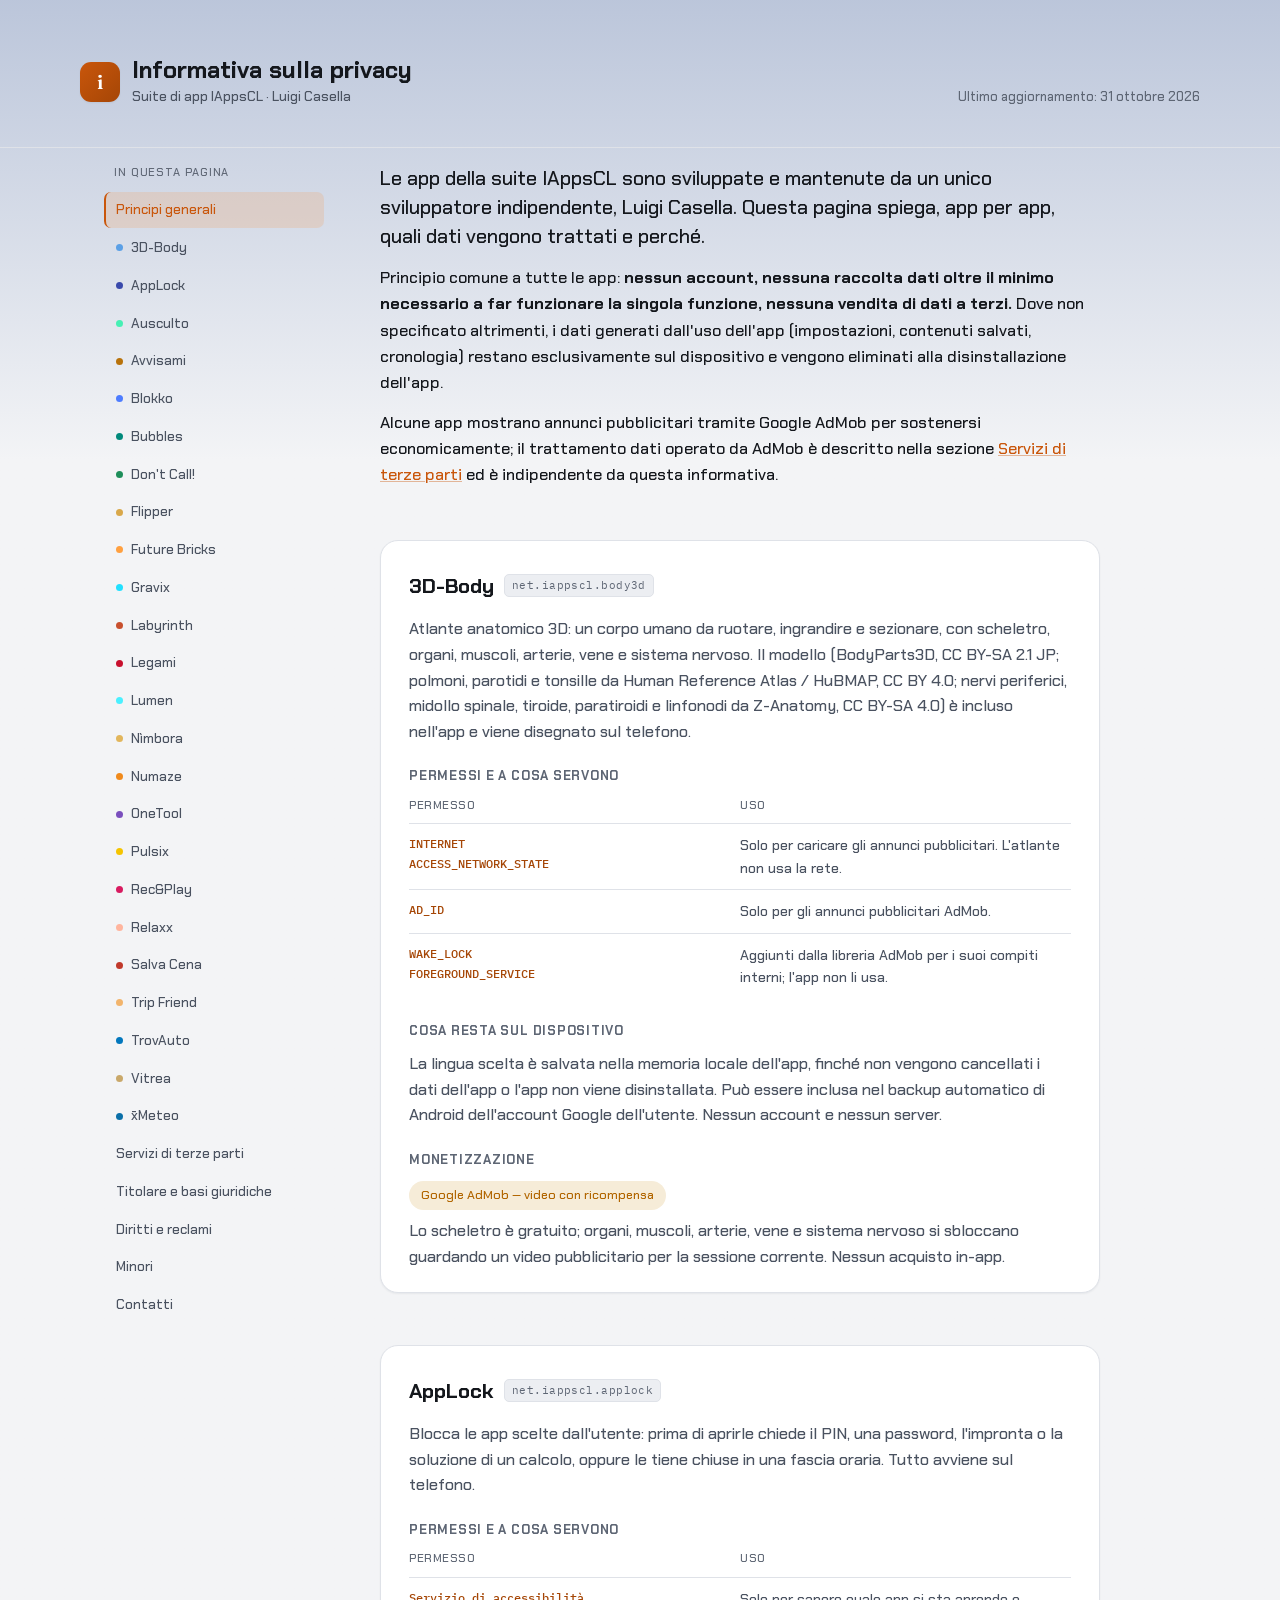
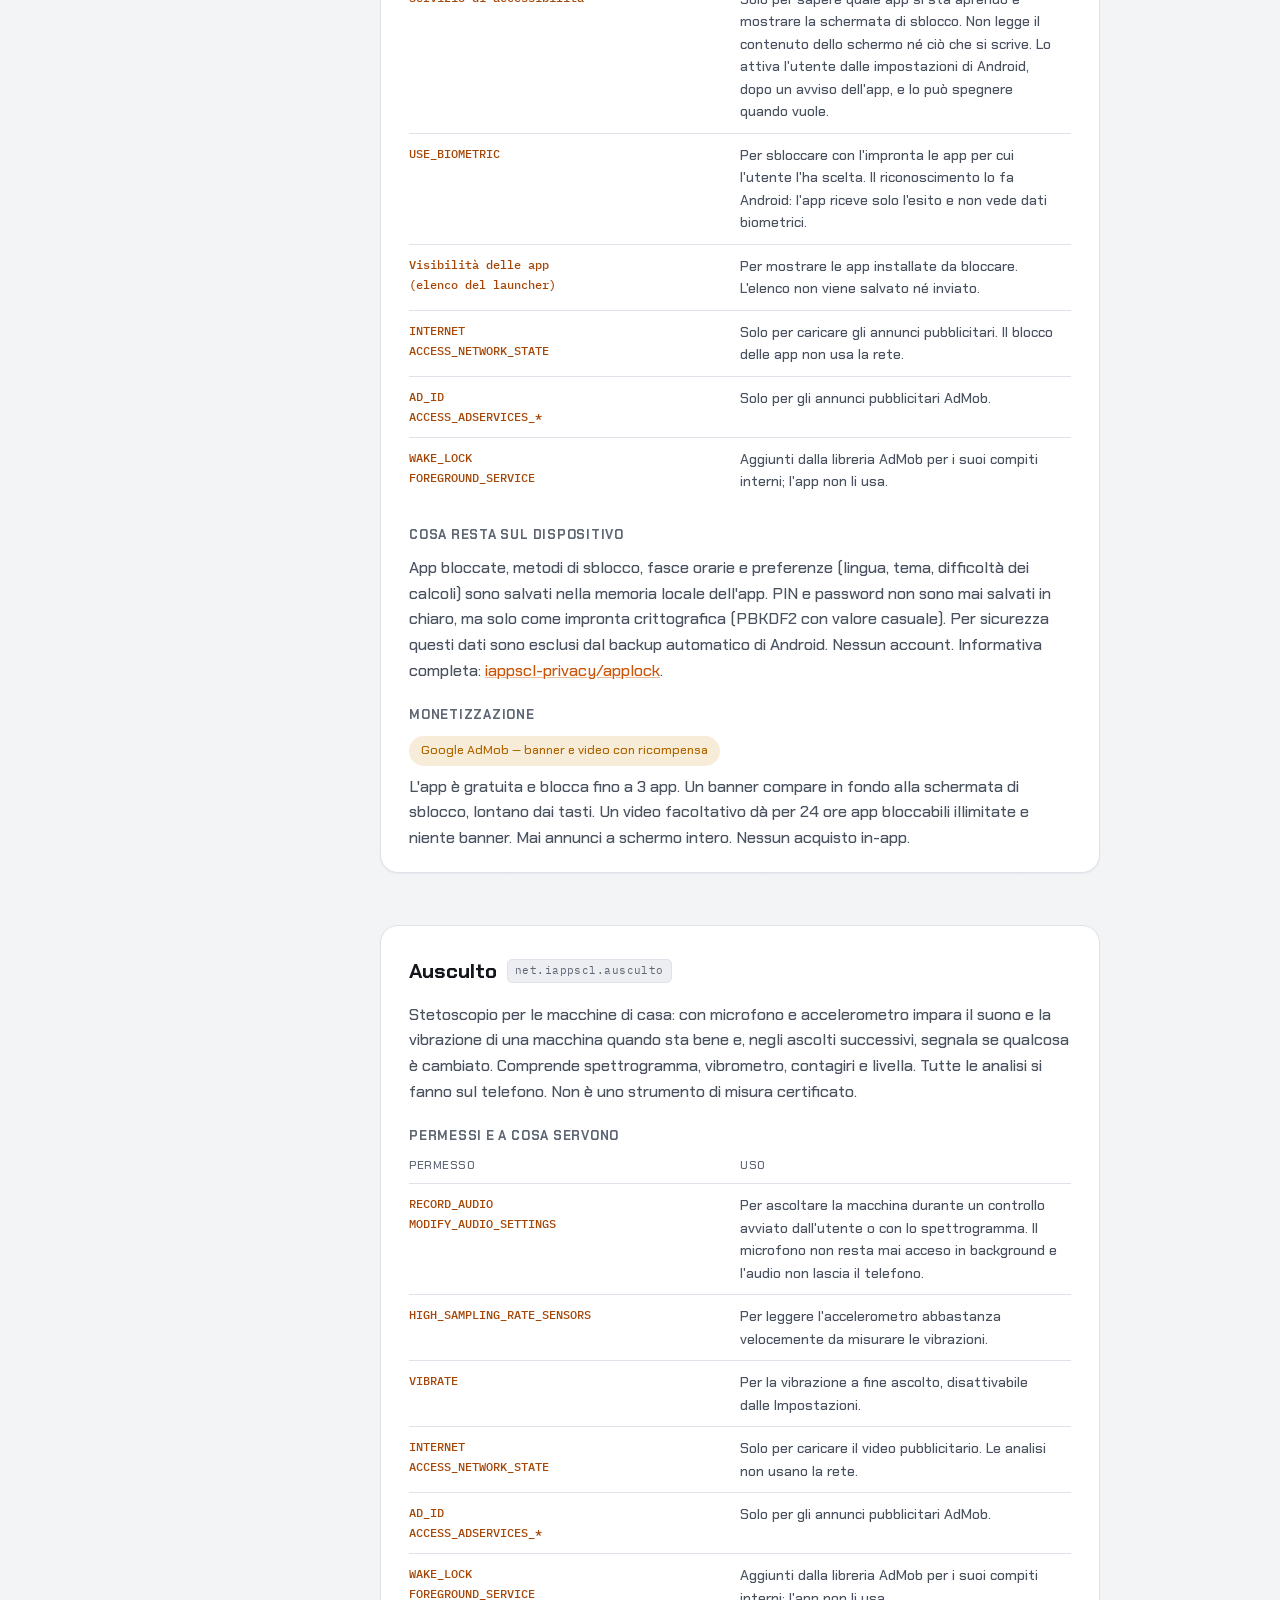
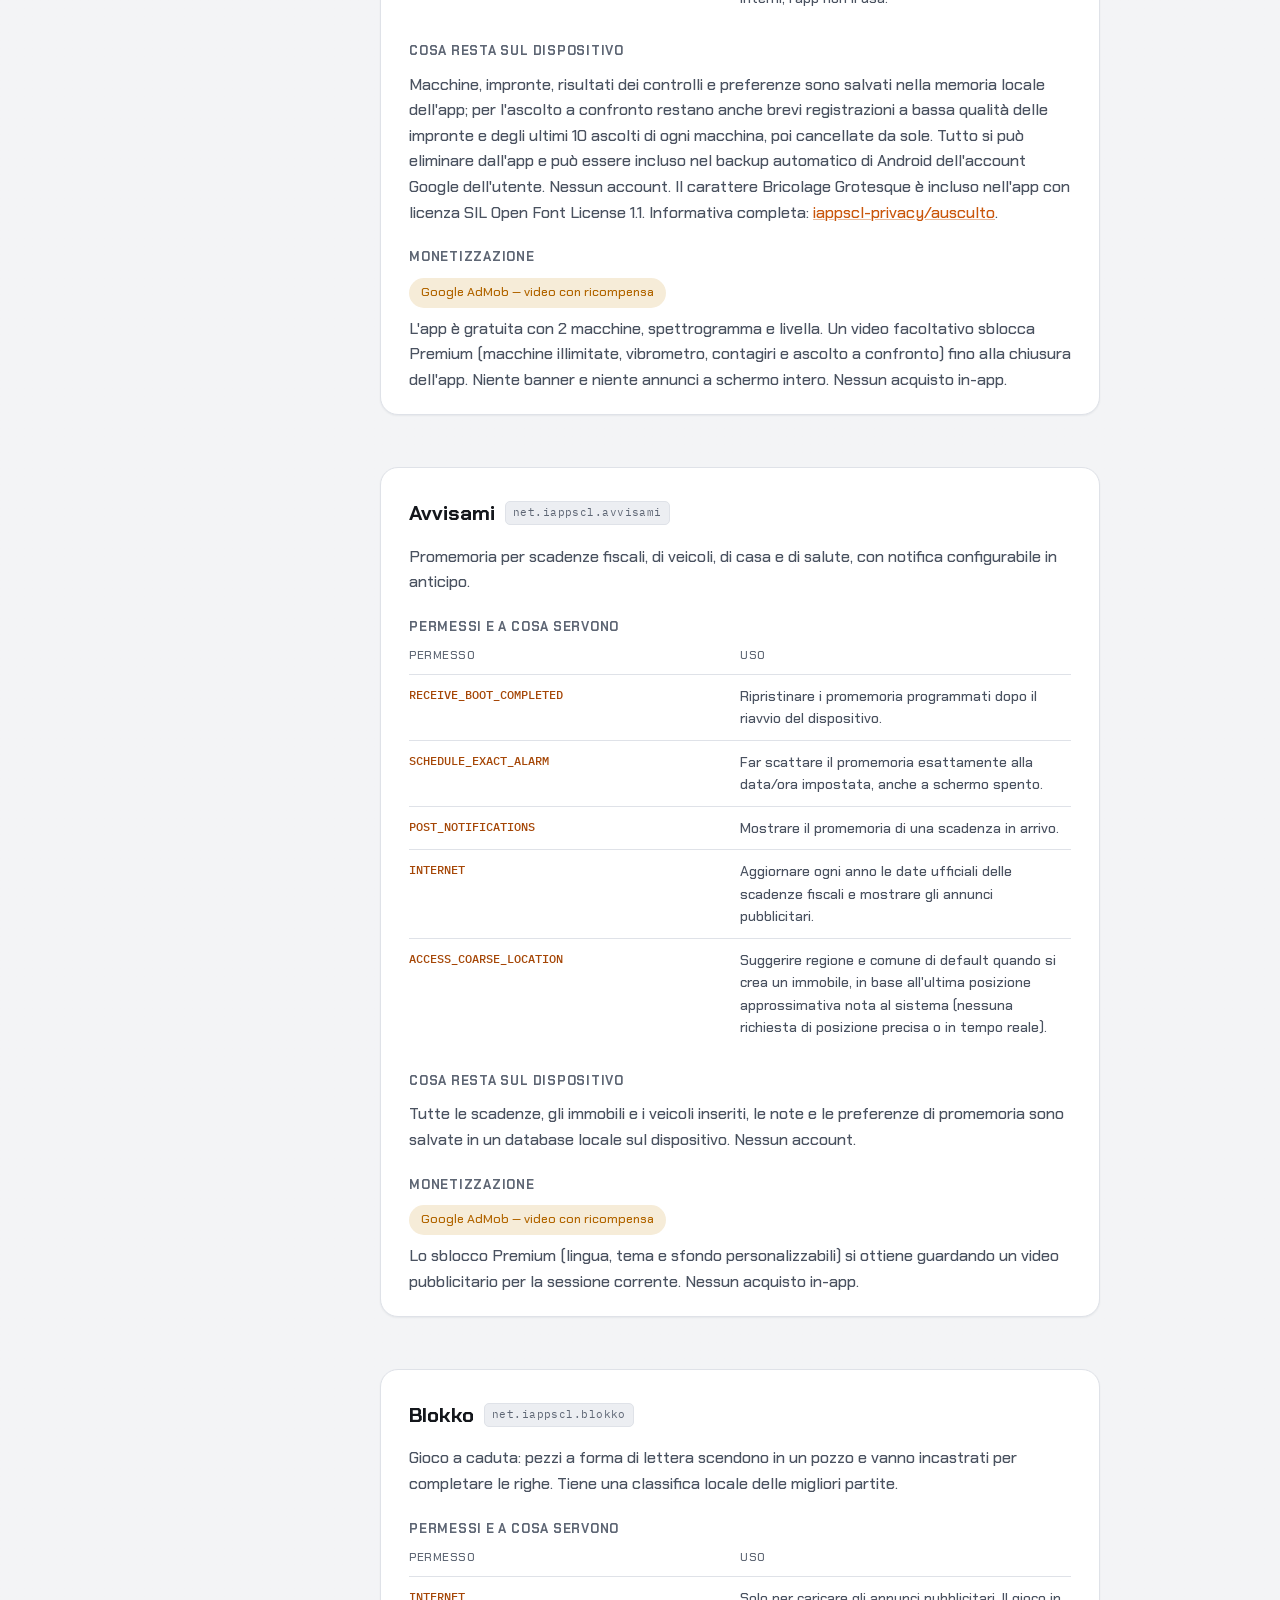
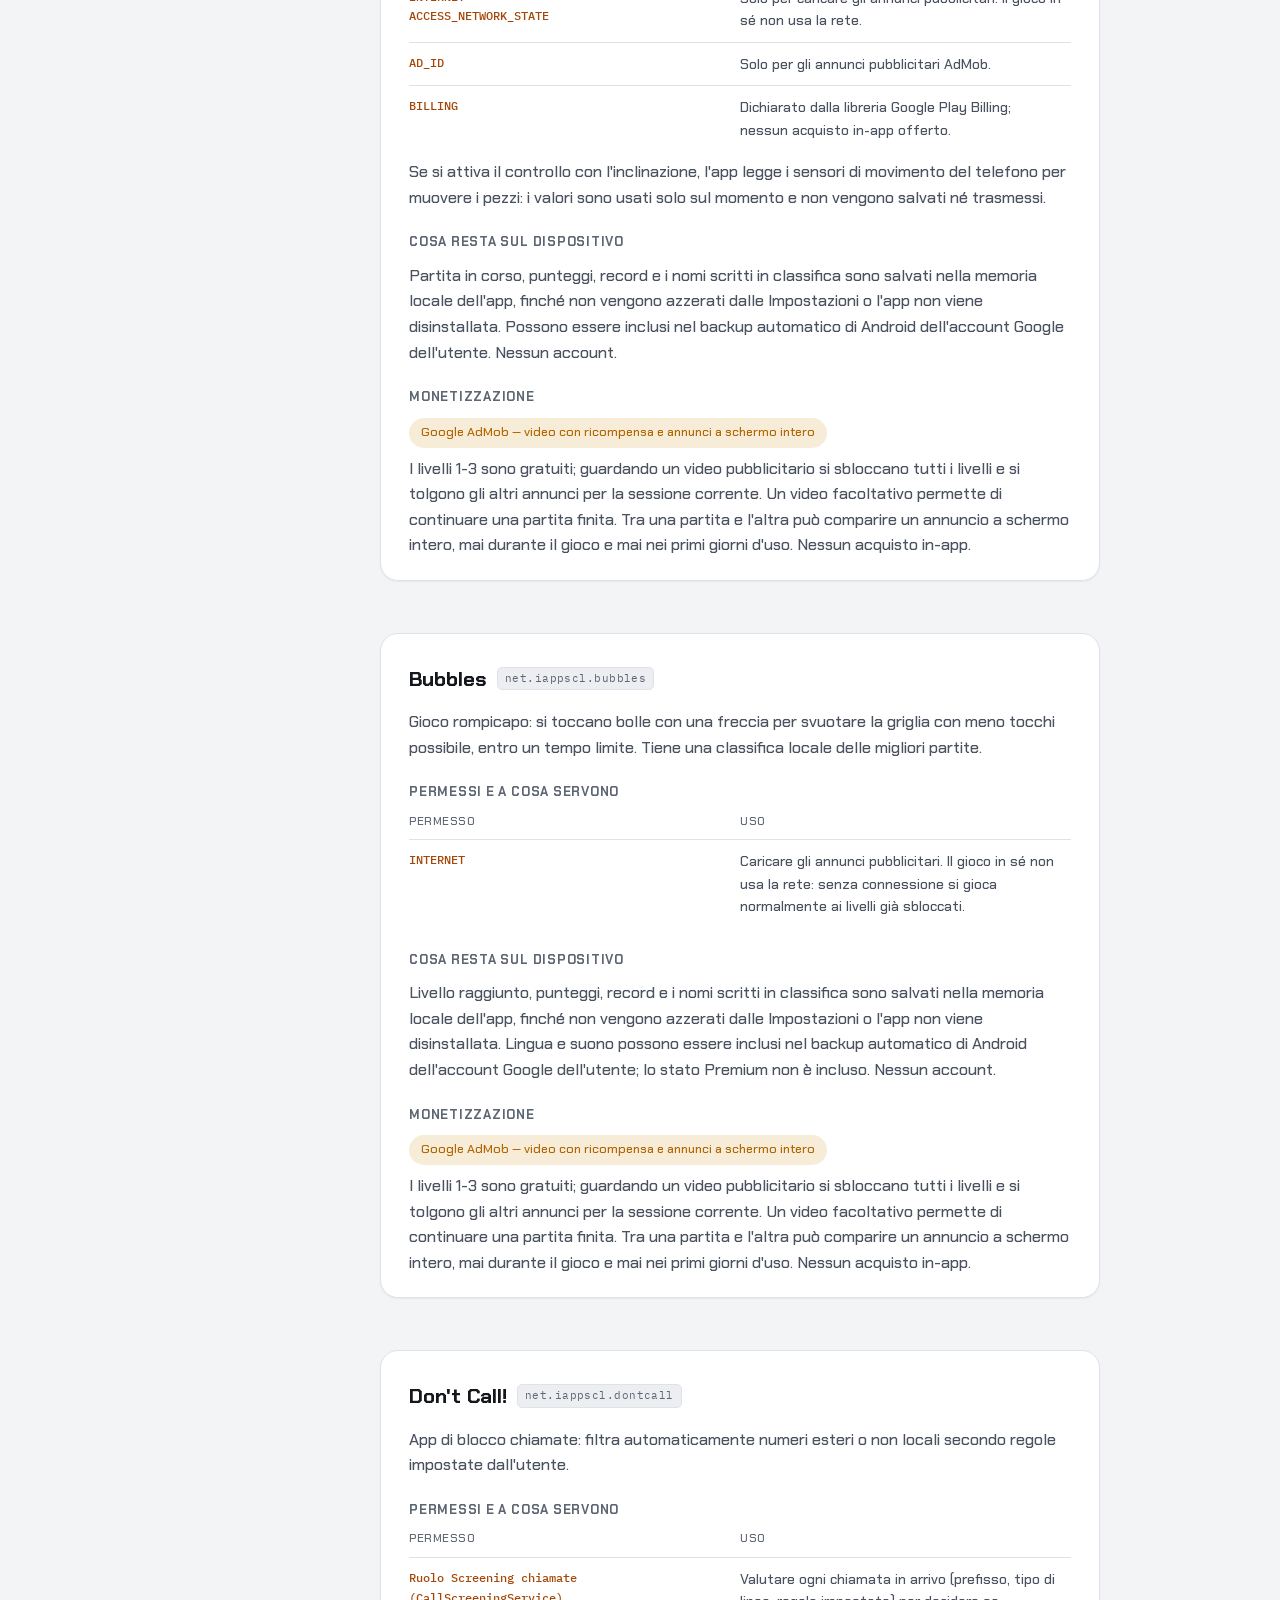
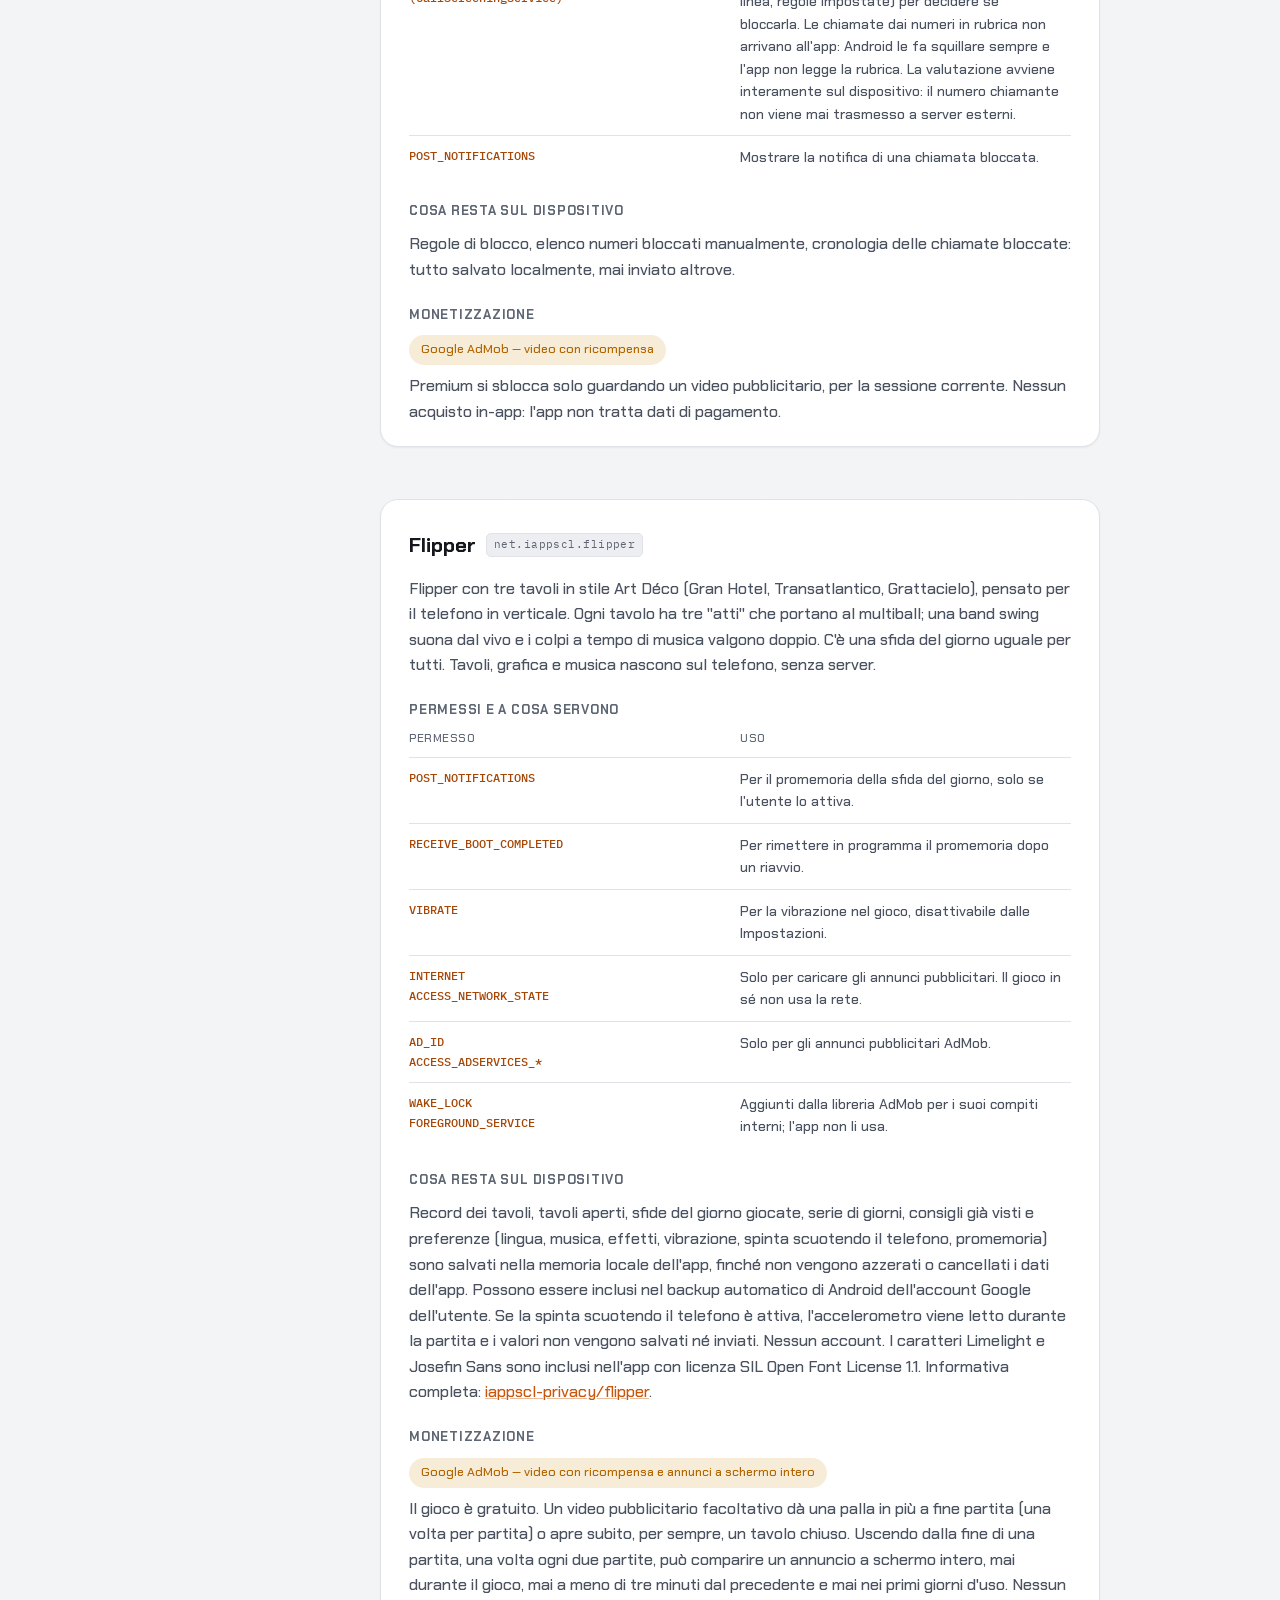
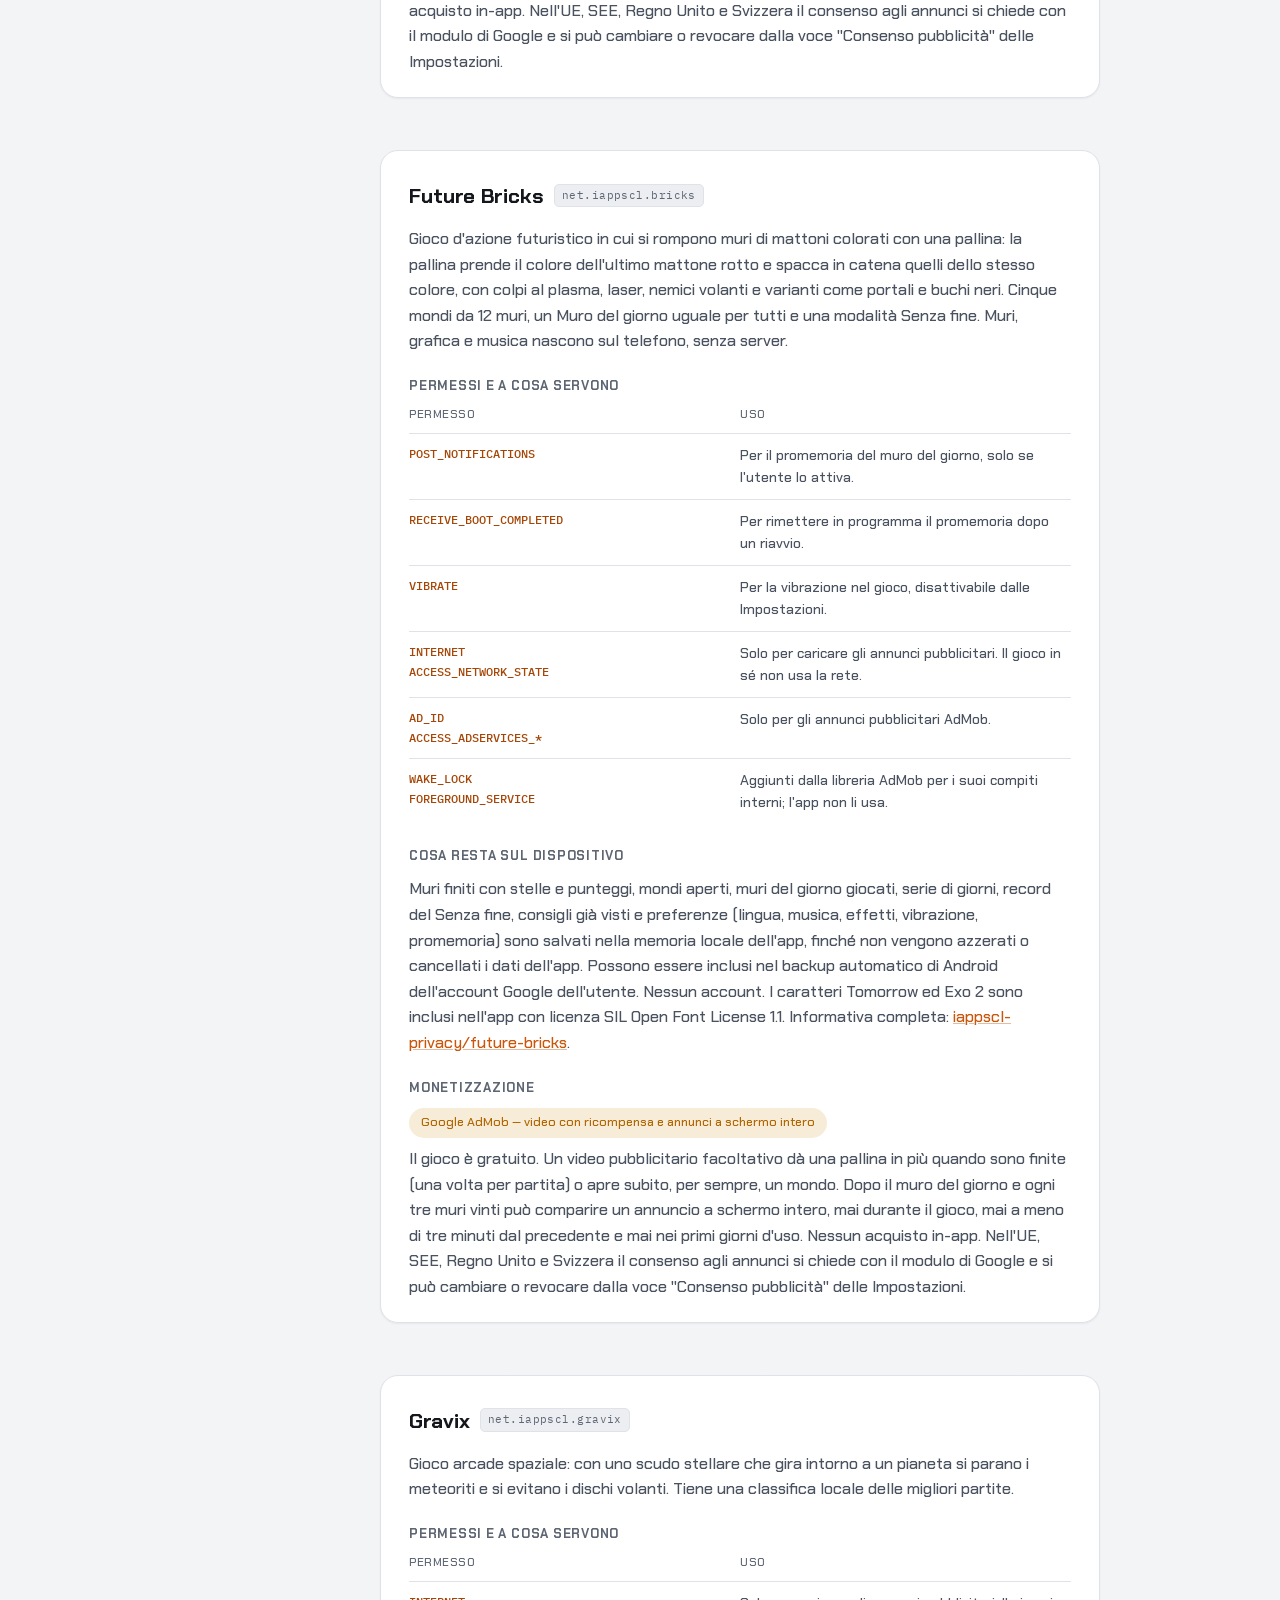
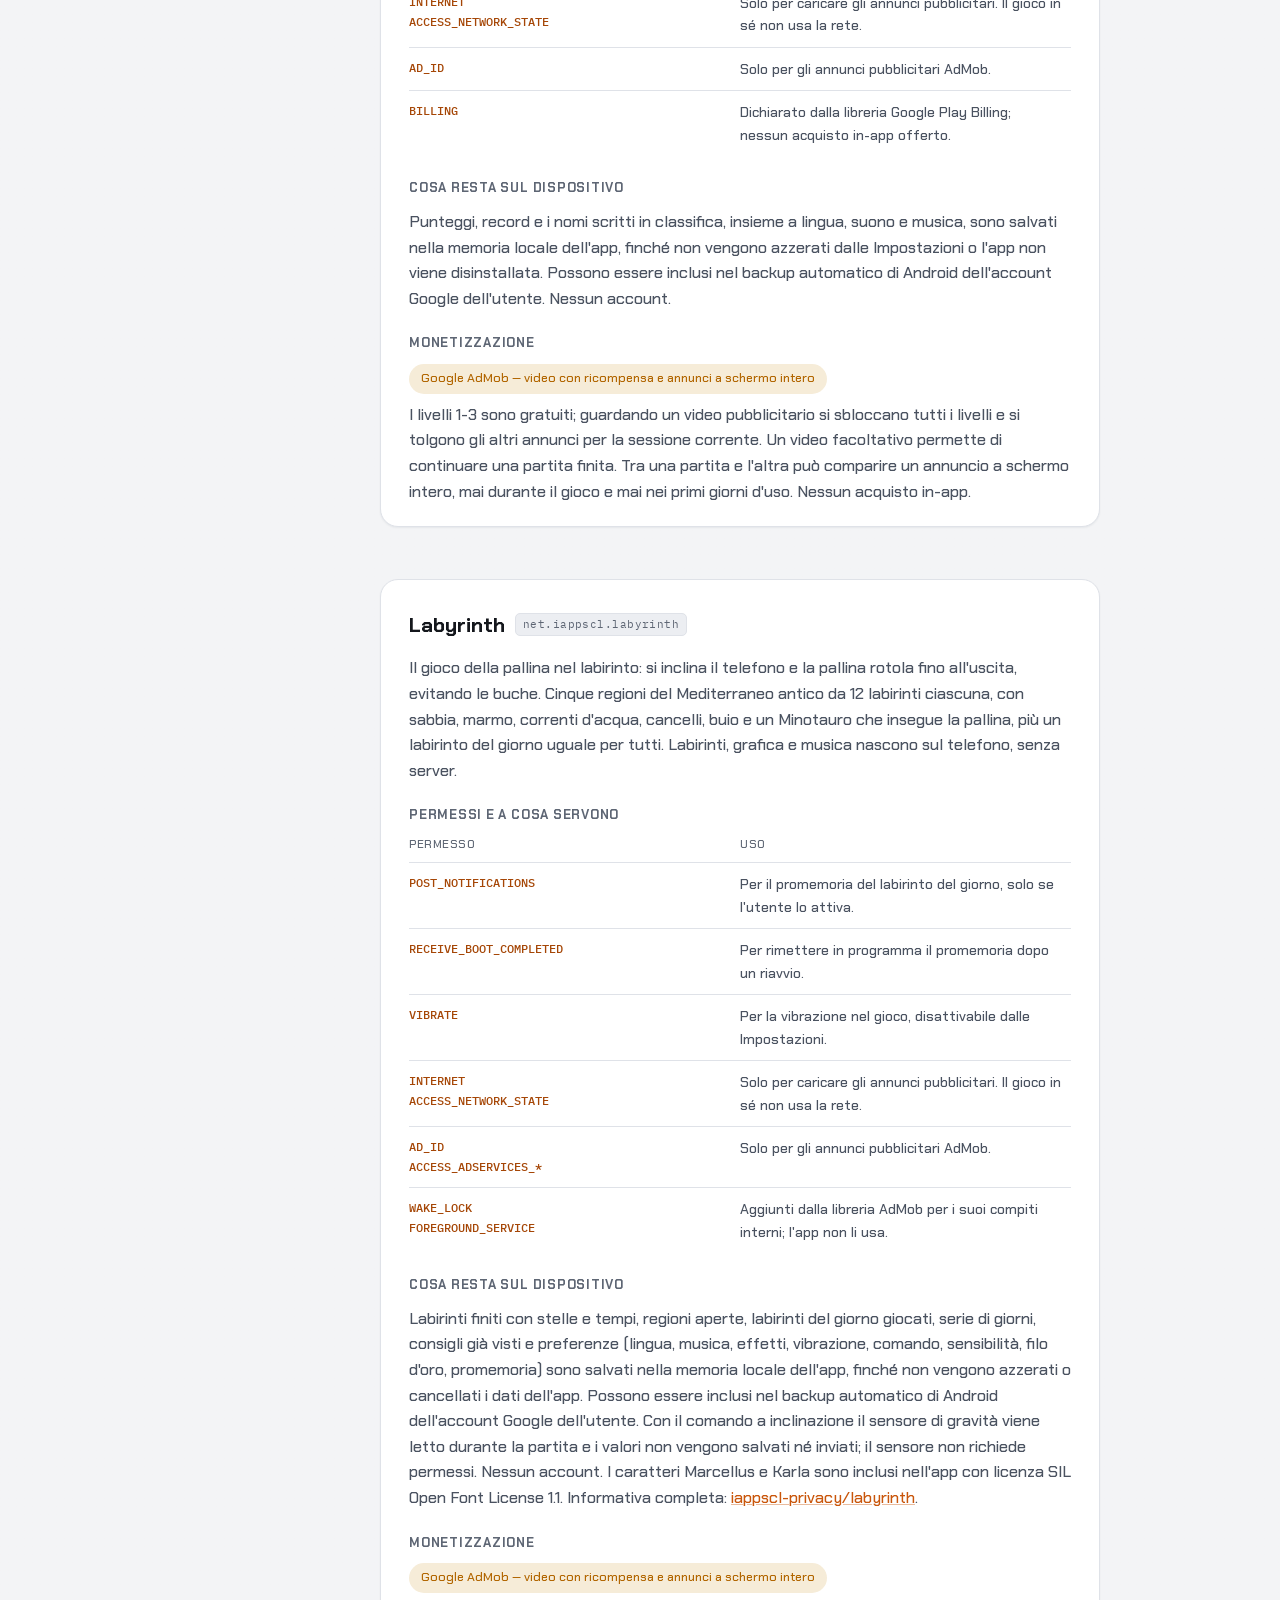
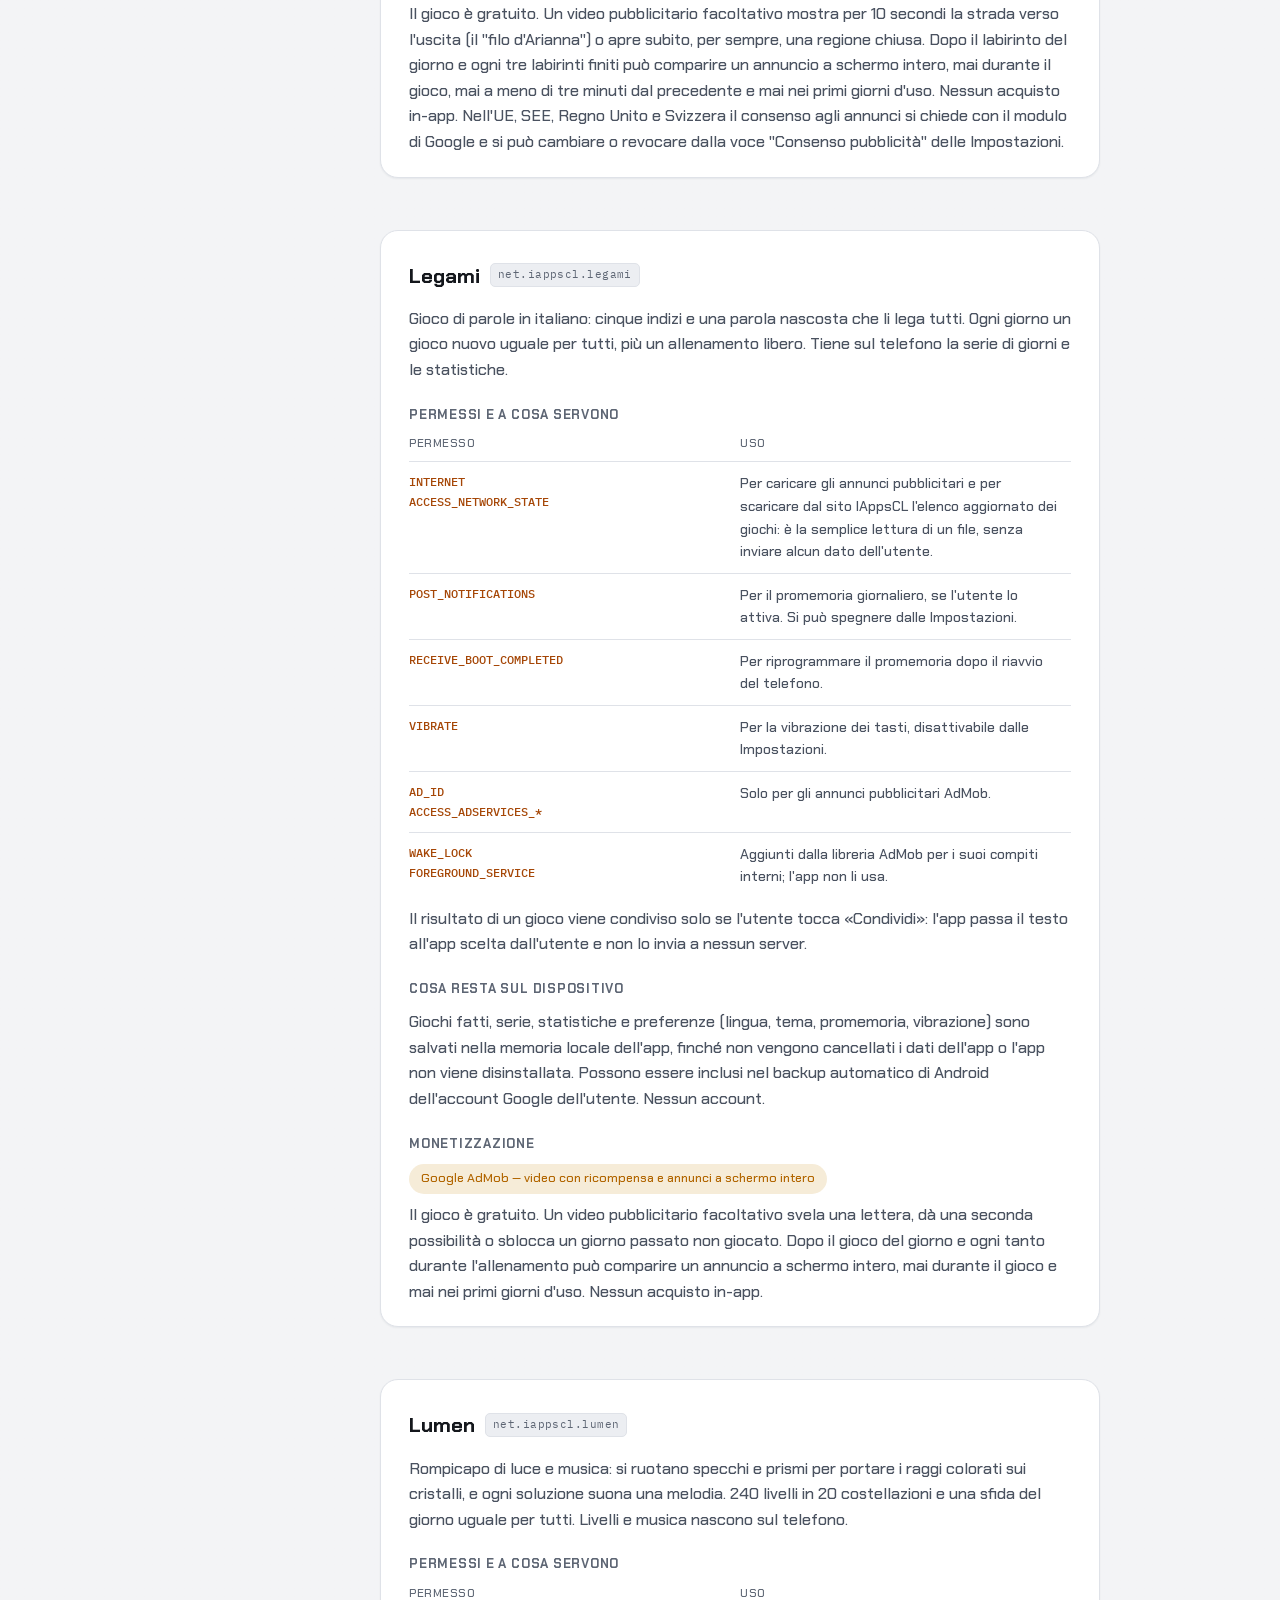
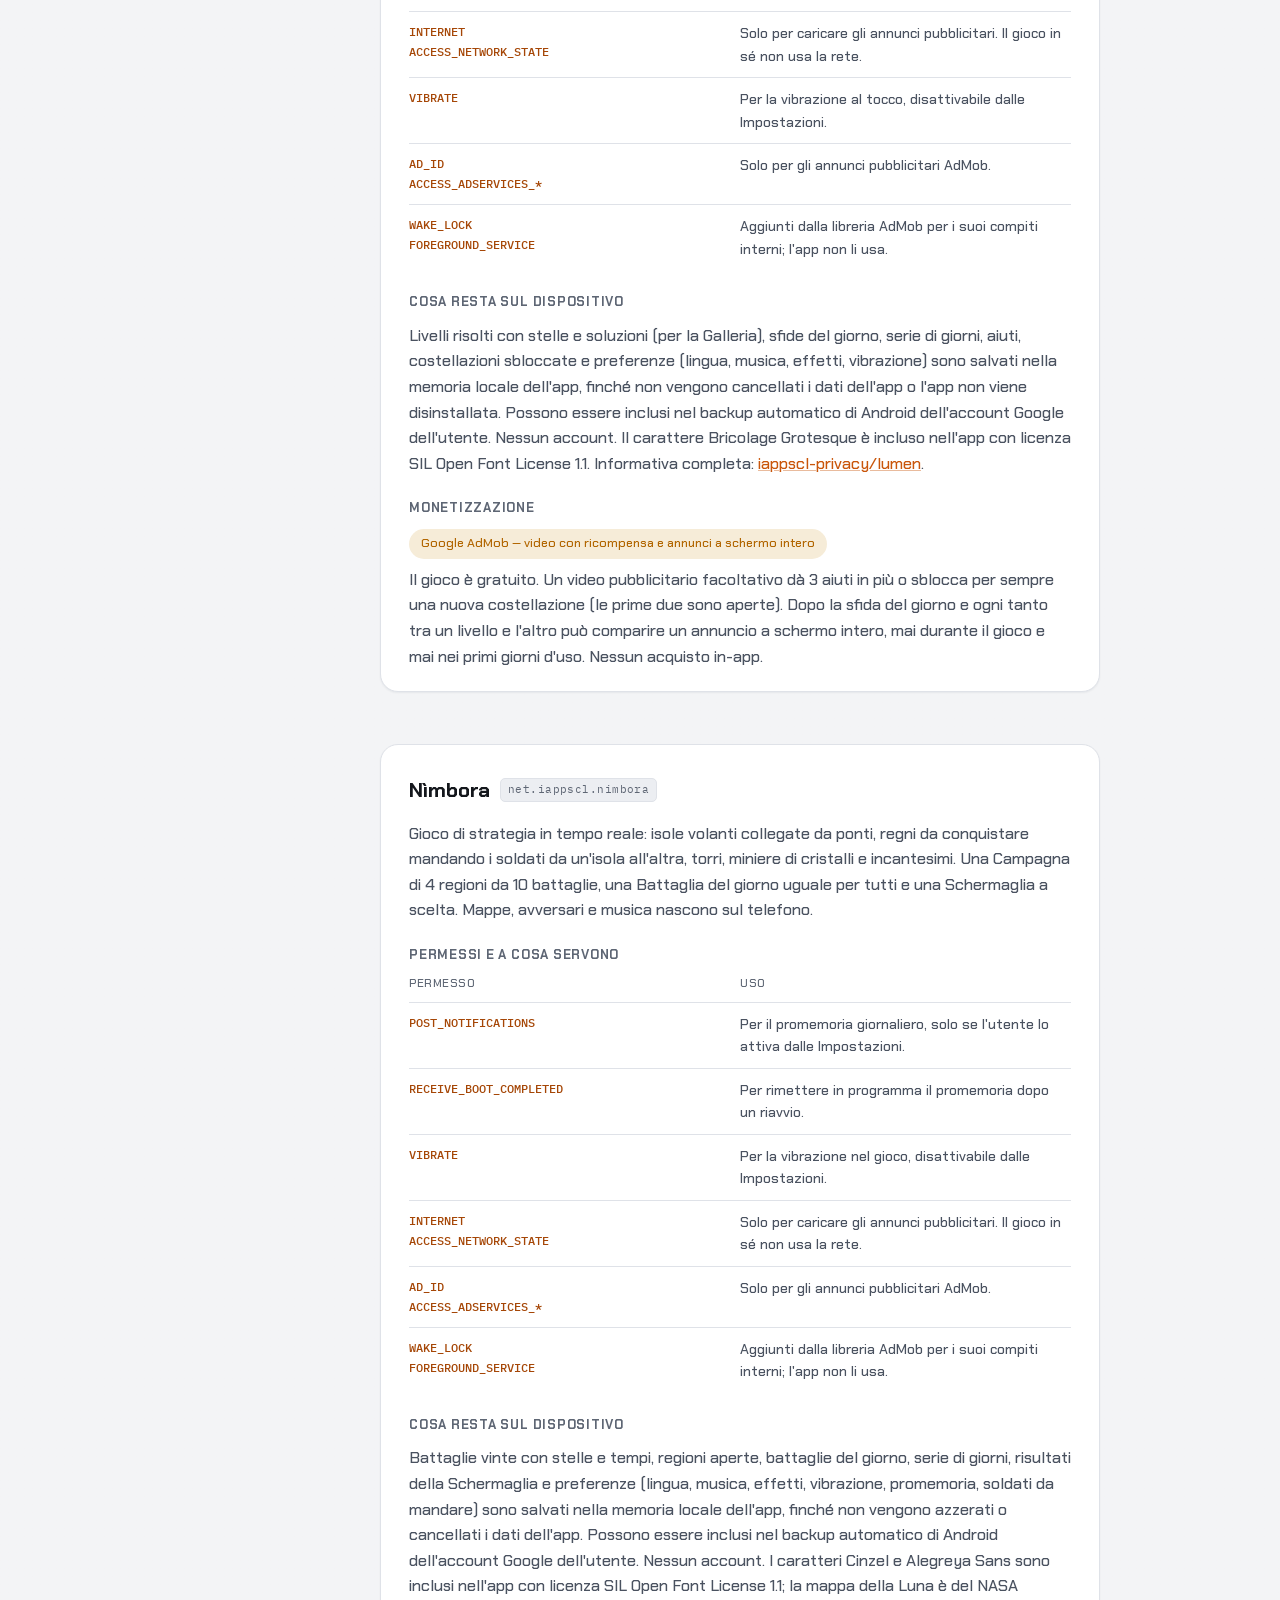
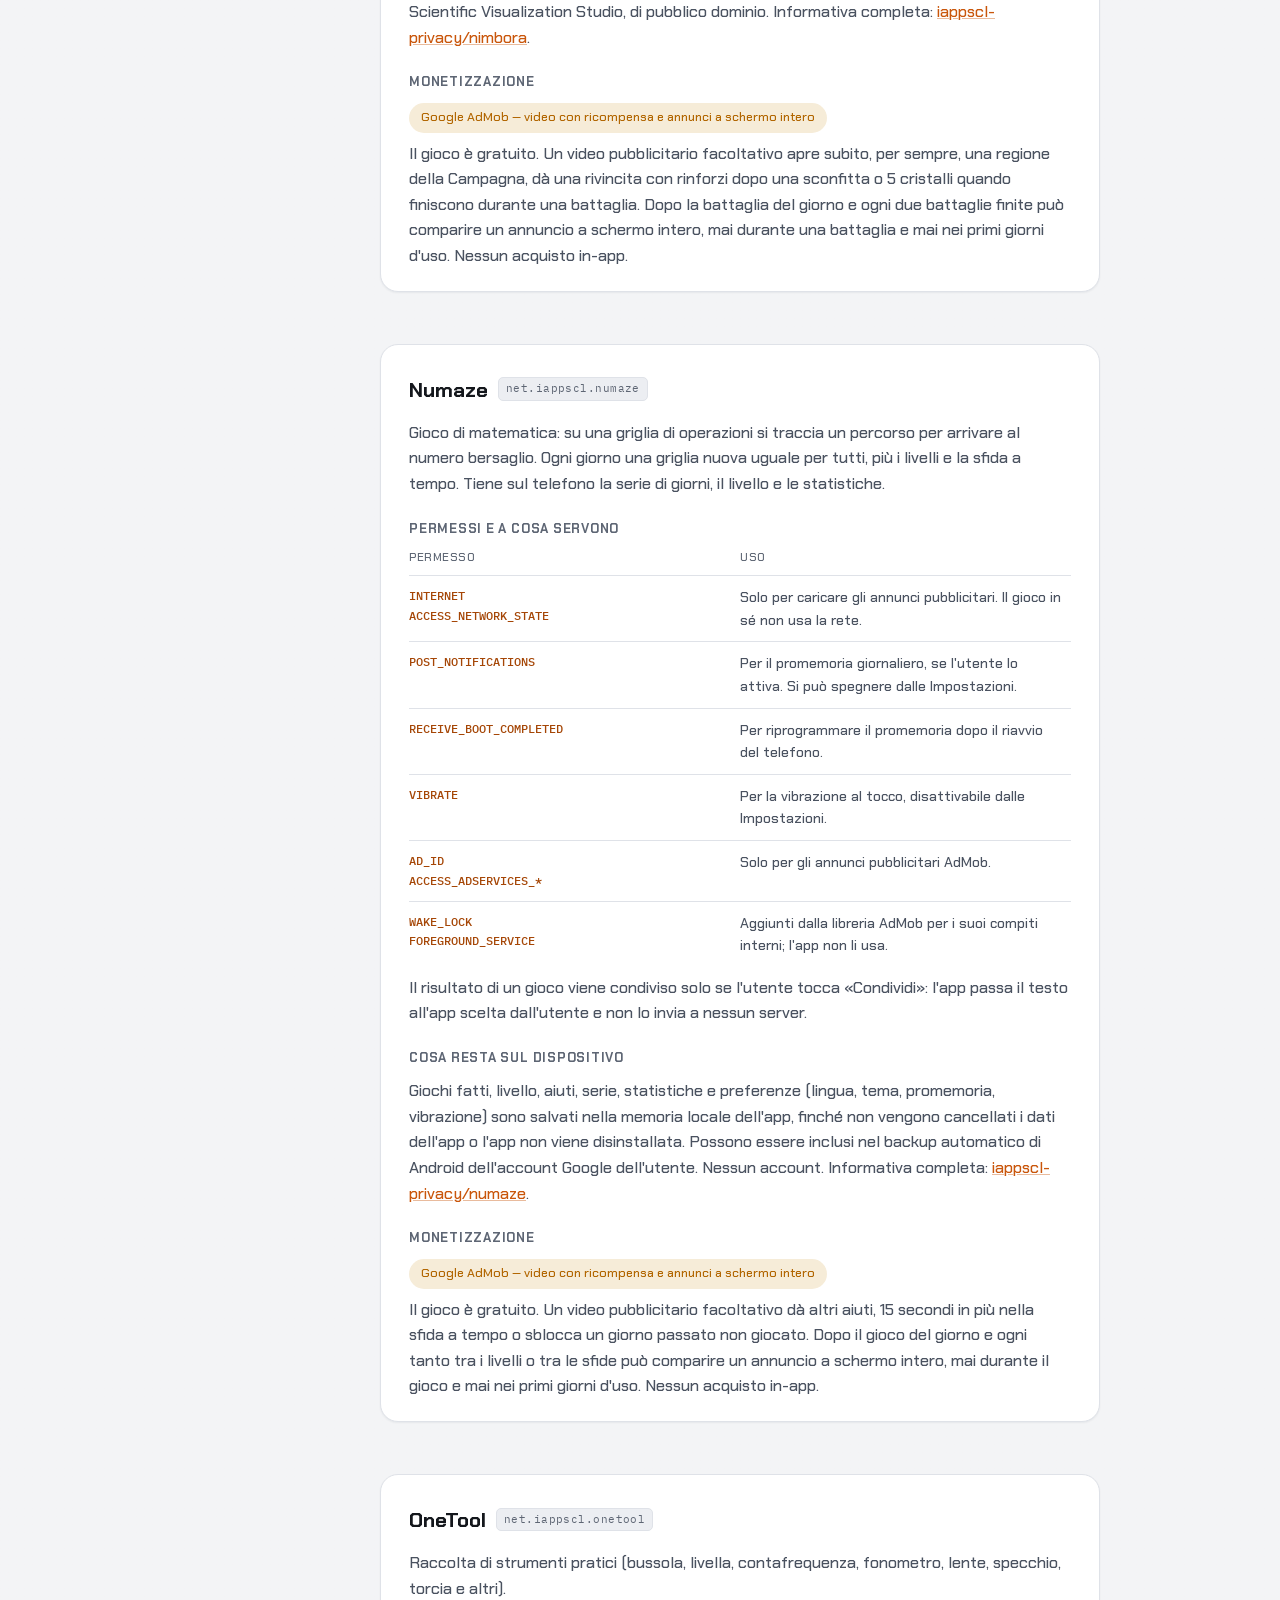
==== commit 531a008a: "Allineamento automatico dall'Excel Co-Authored-By: Claude Opus 5.5 <noreply@anthropic.com>" ====
--- a/privacy.html
+++ b/privacy.html
@@ -355,7 +355,7 @@
         <div class="sub">Suite di app IAppsCL &middot; Luigi Casella</div>
       </div>
     </div>
-    <div class="updated">Ultimo aggiornamento: 30 ottobre 2026</div>
+    <div class="updated">Ultimo aggiornamento: 31 ottobre 2026</div>
   </div>
 </header>
 
@@ -370,8 +370,10 @@
     <a class="app-link" href="#blokko"><span class="dot" style="background:#4D7CFF"></span>Blokko</a>
     <a class="app-link" href="#bubbles"><span class="dot" style="background:#00897B"></span>Bubbles</a>
     <a class="app-link" href="#dontcall"><span class="dot" style="background:#1E8E5A"></span>Don't Call!</a>
+    <a class="app-link" href="#flipper"><span class="dot" style="background:#D9A84A"></span>Flipper</a>
     <a class="app-link" href="#future-bricks"><span class="dot" style="background:#FFA040"></span>Future Bricks</a>
     <a class="app-link" href="#gravix"><span class="dot" style="background:#22E0FF"></span>Gravix</a>
+    <a class="app-link" href="#labyrinth"><span class="dot" style="background:#C8502E"></span>Labyrinth</a>
     <a class="app-link" href="#legami"><span class="dot" style="background:#C8102E"></span>Legami</a>
     <a class="app-link" href="#lumen"><span class="dot" style="background:#4AF0FF"></span>Lumen</a>
     <a class="app-link" href="#nimbora"><span class="dot" style="background:#E2B65C"></span>Nìmbora</a>
@@ -572,6 +574,31 @@
       <p>Premium si sblocca solo guardando un video pubblicitario, per la sessione corrente. Nessun acquisto in-app: l'app non tratta dati di pagamento.</p>
     </section>
 
+    <section class="app-card" id="flipper">
+      <h2>Flipper <span class="tag">net.iappscl.flipper</span></h2>
+      <p>Flipper con tre tavoli in stile Art Déco (Gran Hotel, Transatlantico, Grattacielo), pensato per il telefono in verticale. Ogni tavolo ha tre "atti" che portano al multiball; una band swing suona dal vivo e i colpi a tempo di musica valgono doppio. C'è una sfida del giorno uguale per tutti. Tavoli, grafica e musica nascono sul telefono, senza server.</p>
+
+      <h3>Permessi e a cosa servono</h3>
+      <table class="perm">
+        <tr><th>Permesso</th><th>Uso</th></tr>
+        <tr><td class="perm-name">POST_NOTIFICATIONS</td><td>Per il promemoria della sfida del giorno, solo se l'utente lo attiva.</td></tr>
+        <tr><td class="perm-name">RECEIVE_BOOT_COMPLETED</td><td>Per rimettere in programma il promemoria dopo un riavvio.</td></tr>
+        <tr><td class="perm-name">VIBRATE</td><td>Per la vibrazione nel gioco, disattivabile dalle Impostazioni.</td></tr>
+        <tr><td class="perm-name">INTERNET<br>ACCESS_NETWORK_STATE</td><td>Solo per caricare gli annunci pubblicitari. Il gioco in sé non usa la rete.</td></tr>
+        <tr><td class="perm-name">AD_ID<br>ACCESS_ADSERVICES_*</td><td>Solo per gli annunci pubblicitari AdMob.</td></tr>
+        <tr><td class="perm-name">WAKE_LOCK<br>FOREGROUND_SERVICE</td><td>Aggiunti dalla libreria AdMob per i suoi compiti interni; l'app non li usa.</td></tr>
+      </table>
+
+      <h3>Cosa resta sul dispositivo</h3>
+      <p>Record dei tavoli, tavoli aperti, sfide del giorno giocate, serie di giorni, consigli già visti e preferenze (lingua, musica, effetti, vibrazione, spinta scuotendo il telefono, promemoria) sono salvati nella memoria locale dell'app, finché non vengono azzerati o cancellati i dati dell'app. Possono essere inclusi nel backup automatico di Android dell'account Google dell'utente. Se la spinta scuotendo il telefono è attiva, l'accelerometro viene letto durante la partita e i valori non vengono salvati né inviati. Nessun account. I caratteri Limelight e Josefin Sans sono inclusi nell'app con licenza SIL Open Font License 1.1. Informativa completa: <a href="https://luigicasella73-afk.github.io/iappscl-privacy/flipper/" target="_blank" rel="noopener">iappscl-privacy/flipper</a>.</p>
+
+      <h3>Monetizzazione</h3>
+      <div class="pill-row">
+        <span class="pill warm">Google AdMob — video con ricompensa e annunci a schermo intero</span>
+      </div>
+      <p>Il gioco è gratuito. Un video pubblicitario facoltativo dà una palla in più a fine partita (una volta per partita) o apre subito, per sempre, un tavolo chiuso. Uscendo dalla fine di una partita, una volta ogni due partite, può comparire un annuncio a schermo intero, mai durante il gioco, mai a meno di tre minuti dal precedente e mai nei primi giorni d'uso. Nessun acquisto in-app. Nell'UE, SEE, Regno Unito e Svizzera il consenso agli annunci si chiede con il modulo di Google e si può cambiare o revocare dalla voce "Consenso pubblicità" delle Impostazioni.</p>
+    </section>
+
     <section class="app-card" id="future-bricks">
       <h2>Future Bricks <span class="tag">net.iappscl.bricks</span></h2>
       <p>Gioco d'azione futuristico in cui si rompono muri di mattoni colorati con una pallina: la pallina prende il colore dell'ultimo mattone rotto e spacca in catena quelli dello stesso colore, con colpi al plasma, laser, nemici volanti e varianti come portali e buchi neri. Cinque mondi da 12 muri, un Muro del giorno uguale per tutti e una modalità Senza fine. Muri, grafica e musica nascono sul telefono, senza server.</p>
@@ -617,6 +644,31 @@
         <span class="pill warm">Google AdMob — video con ricompensa e annunci a schermo intero</span>
       </div>
       <p>I livelli 1-3 sono gratuiti; guardando un video pubblicitario si sbloccano tutti i livelli e si tolgono gli altri annunci per la sessione corrente. Un video facoltativo permette di continuare una partita finita. Tra una partita e l'altra può comparire un annuncio a schermo intero, mai durante il gioco e mai nei primi giorni d'uso. Nessun acquisto in-app.</p>
+    </section>
+
+    <section class="app-card" id="labyrinth">
+      <h2>Labyrinth <span class="tag">net.iappscl.labyrinth</span></h2>
+      <p>Il gioco della pallina nel labirinto: si inclina il telefono e la pallina rotola fino all'uscita, evitando le buche. Cinque regioni del Mediterraneo antico da 12 labirinti ciascuna, con sabbia, marmo, correnti d'acqua, cancelli, buio e un Minotauro che insegue la pallina, più un labirinto del giorno uguale per tutti. Labirinti, grafica e musica nascono sul telefono, senza server.</p>
+
+      <h3>Permessi e a cosa servono</h3>
+      <table class="perm">
+        <tr><th>Permesso</th><th>Uso</th></tr>
+        <tr><td class="perm-name">POST_NOTIFICATIONS</td><td>Per il promemoria del labirinto del giorno, solo se l'utente lo attiva.</td></tr>
+        <tr><td class="perm-name">RECEIVE_BOOT_COMPLETED</td><td>Per rimettere in programma il promemoria dopo un riavvio.</td></tr>
+        <tr><td class="perm-name">VIBRATE</td><td>Per la vibrazione nel gioco, disattivabile dalle Impostazioni.</td></tr>
+        <tr><td class="perm-name">INTERNET<br>ACCESS_NETWORK_STATE</td><td>Solo per caricare gli annunci pubblicitari. Il gioco in sé non usa la rete.</td></tr>
+        <tr><td class="perm-name">AD_ID<br>ACCESS_ADSERVICES_*</td><td>Solo per gli annunci pubblicitari AdMob.</td></tr>
+        <tr><td class="perm-name">WAKE_LOCK<br>FOREGROUND_SERVICE</td><td>Aggiunti dalla libreria AdMob per i suoi compiti interni; l'app non li usa.</td></tr>
+      </table>
+
+      <h3>Cosa resta sul dispositivo</h3>
+      <p>Labirinti finiti con stelle e tempi, regioni aperte, labirinti del giorno giocati, serie di giorni, consigli già visti e preferenze (lingua, musica, effetti, vibrazione, comando, sensibilità, filo d'oro, promemoria) sono salvati nella memoria locale dell'app, finché non vengono azzerati o cancellati i dati dell'app. Possono essere inclusi nel backup automatico di Android dell'account Google dell'utente. Con il comando a inclinazione il sensore di gravità viene letto durante la partita e i valori non vengono salvati né inviati; il sensore non richiede permessi. Nessun account. I caratteri Marcellus e Karla sono inclusi nell'app con licenza SIL Open Font License 1.1. Informativa completa: <a href="https://luigicasella73-afk.github.io/iappscl-privacy/labyrinth/" target="_blank" rel="noopener">iappscl-privacy/labyrinth</a>.</p>
+
+      <h3>Monetizzazione</h3>
+      <div class="pill-row">
+        <span class="pill warm">Google AdMob — video con ricompensa e annunci a schermo intero</span>
+      </div>
+      <p>Il gioco è gratuito. Un video pubblicitario facoltativo mostra per 10 secondi la strada verso l'uscita (il "filo d'Arianna") o apre subito, per sempre, una regione chiusa. Dopo il labirinto del giorno e ogni tre labirinti finiti può comparire un annuncio a schermo intero, mai durante il gioco, mai a meno di tre minuti dal precedente e mai nei primi giorni d'uso. Nessun acquisto in-app. Nell'UE, SEE, Regno Unito e Svizzera il consenso agli annunci si chiede con il modulo di Google e si può cambiare o revocare dalla voce "Consenso pubblicità" delle Impostazioni.</p>
     </section>
 
     <section class="app-card" id="legami">
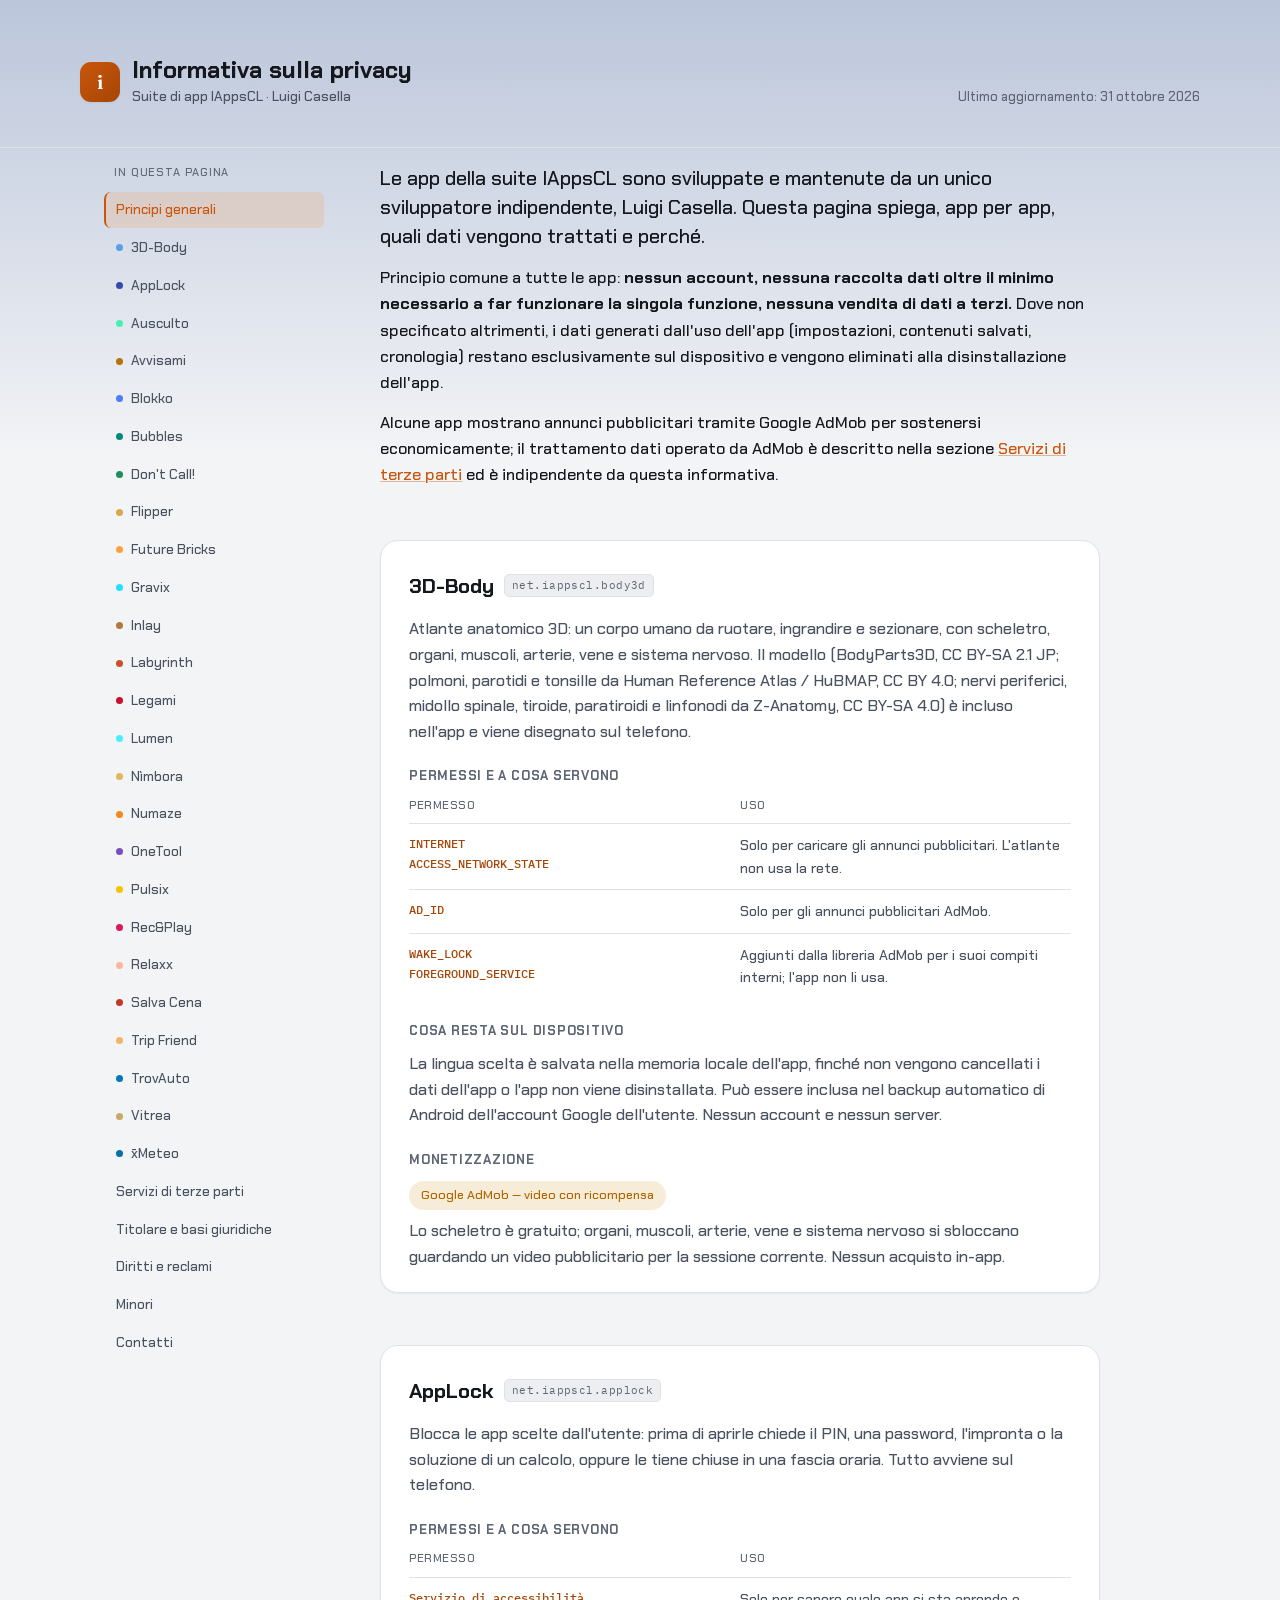
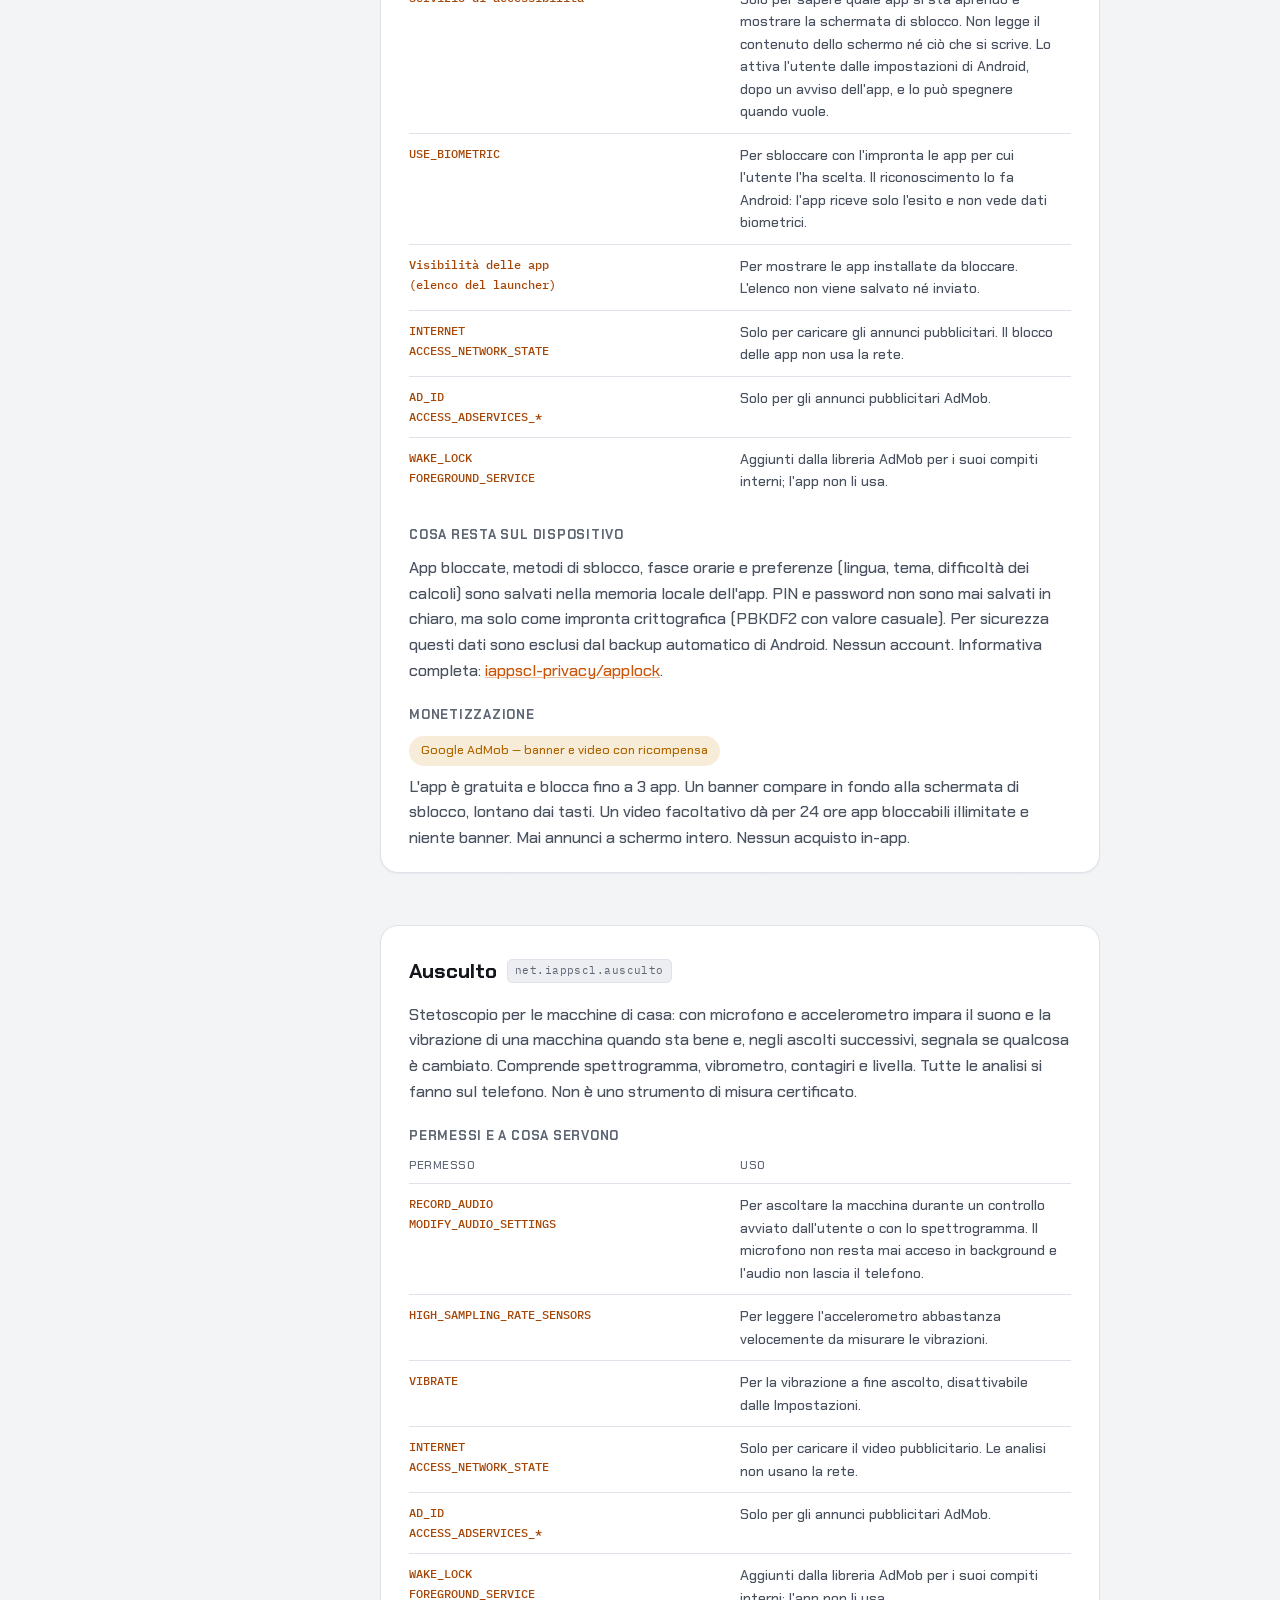
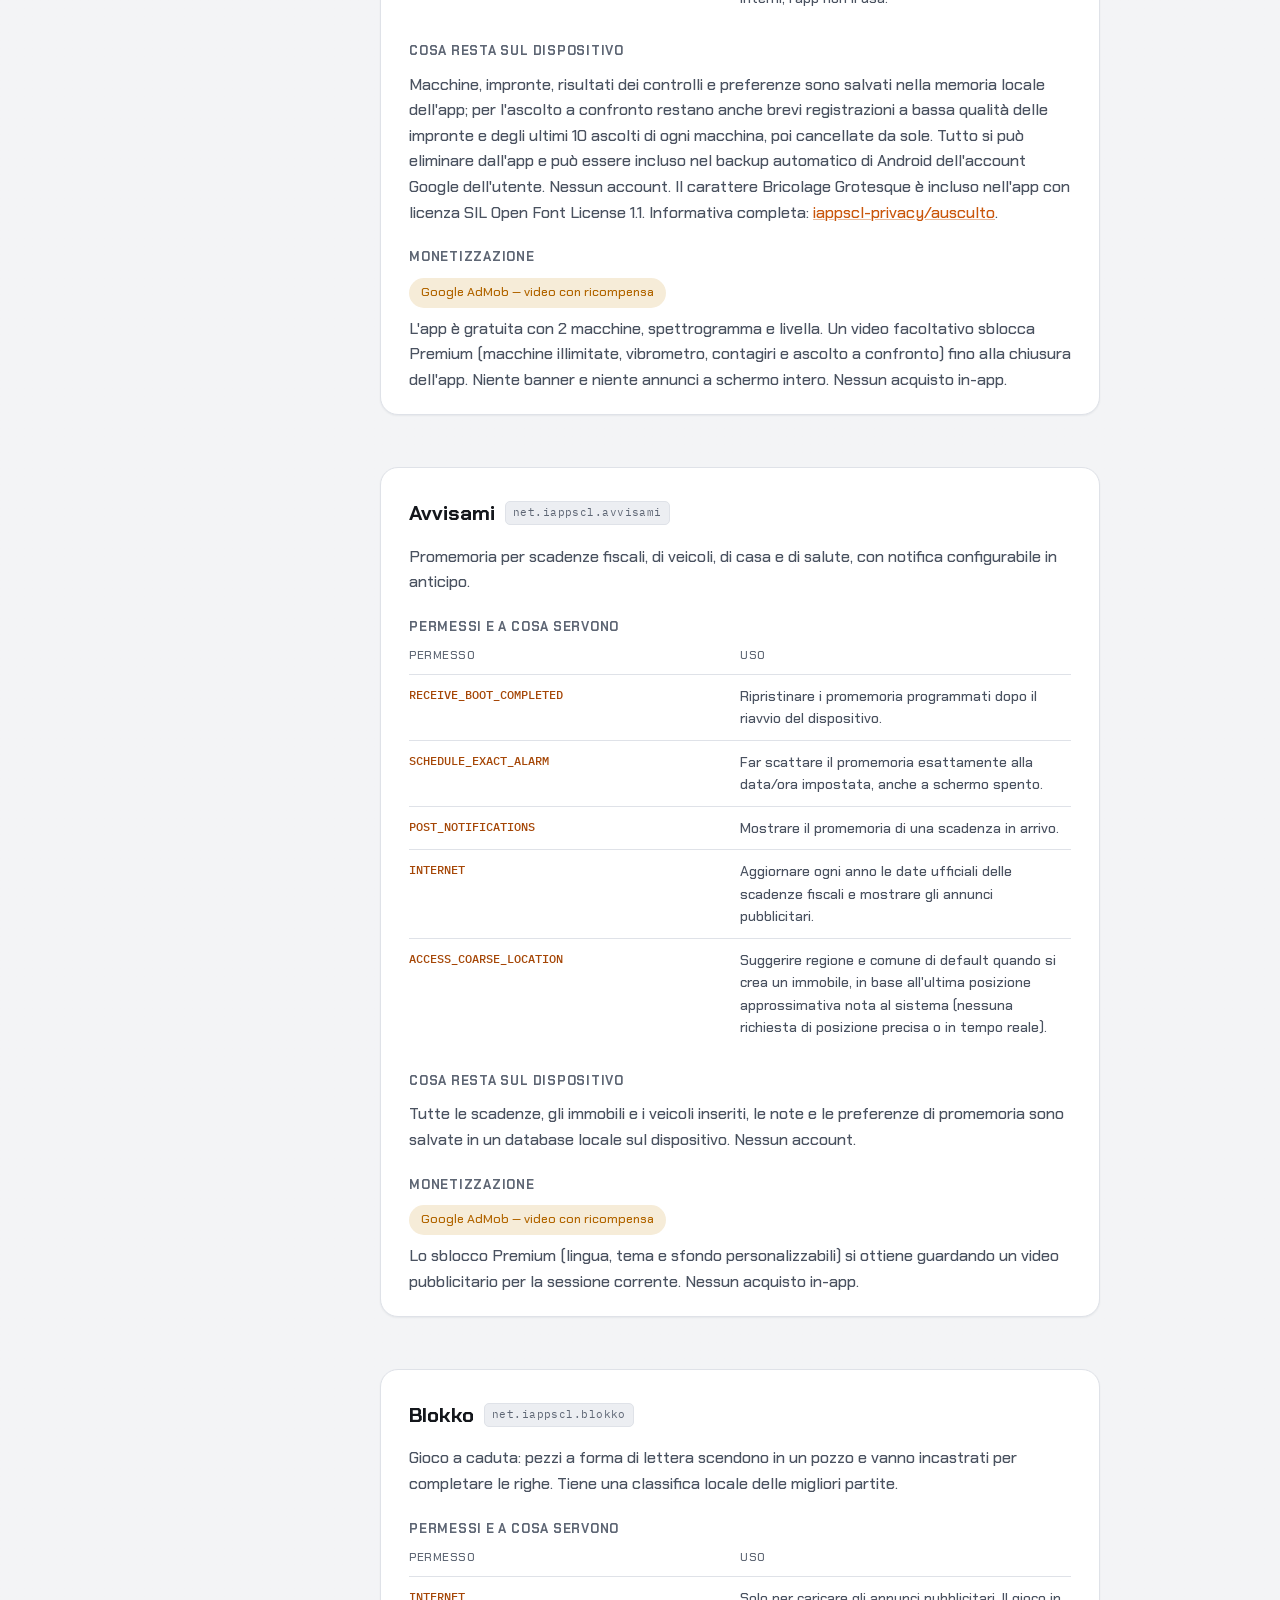
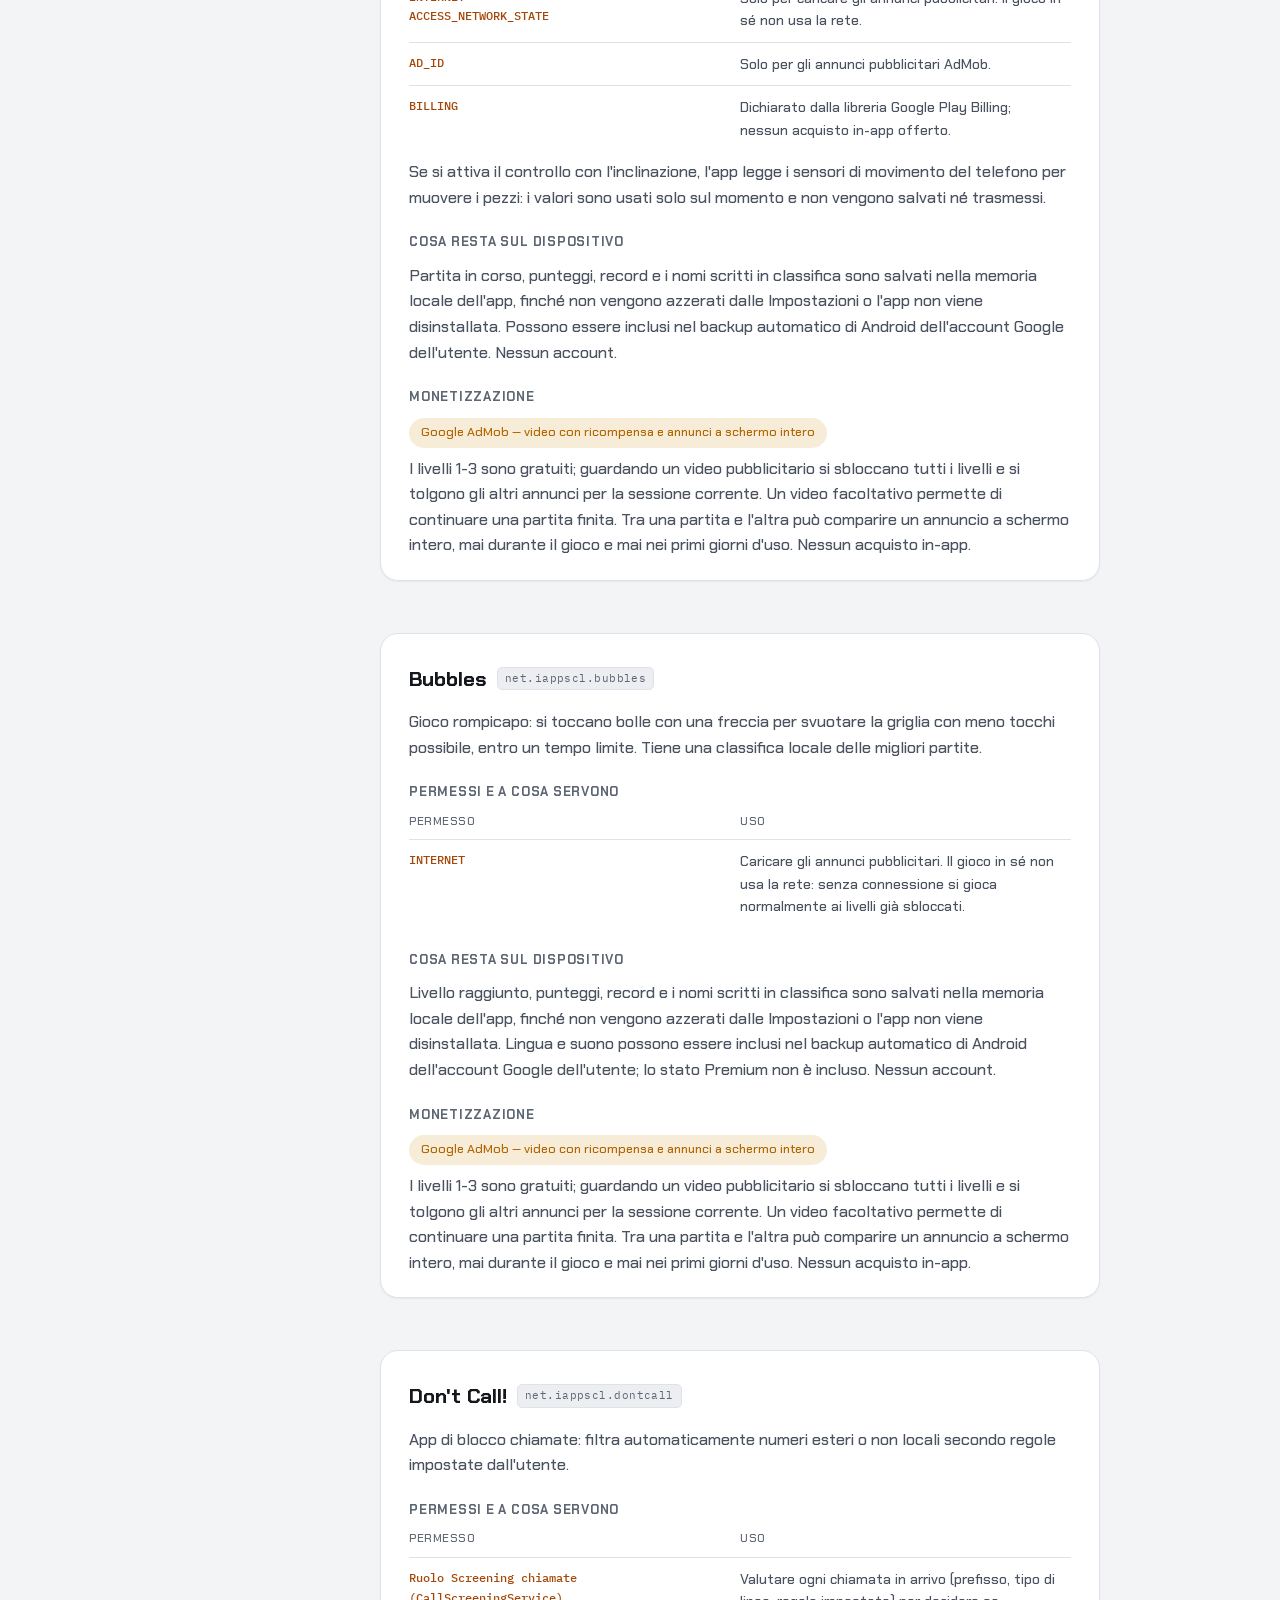
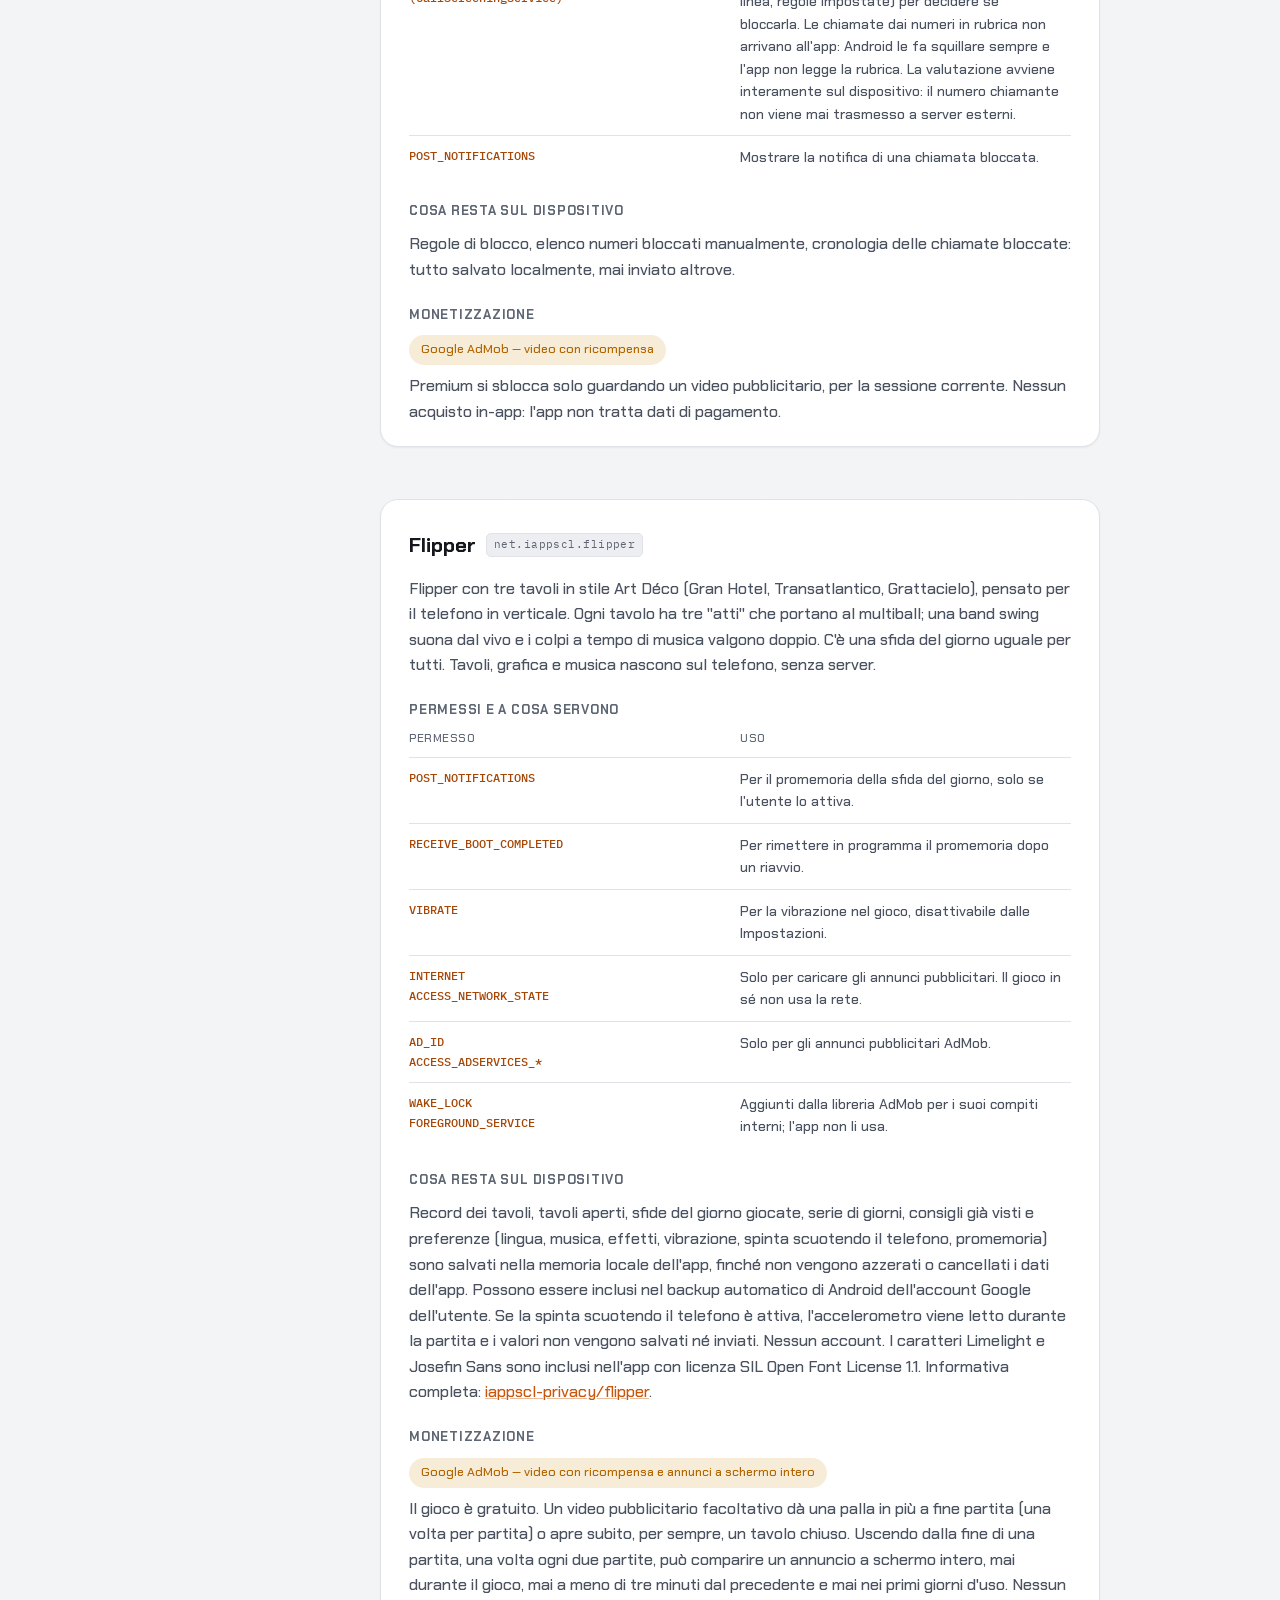
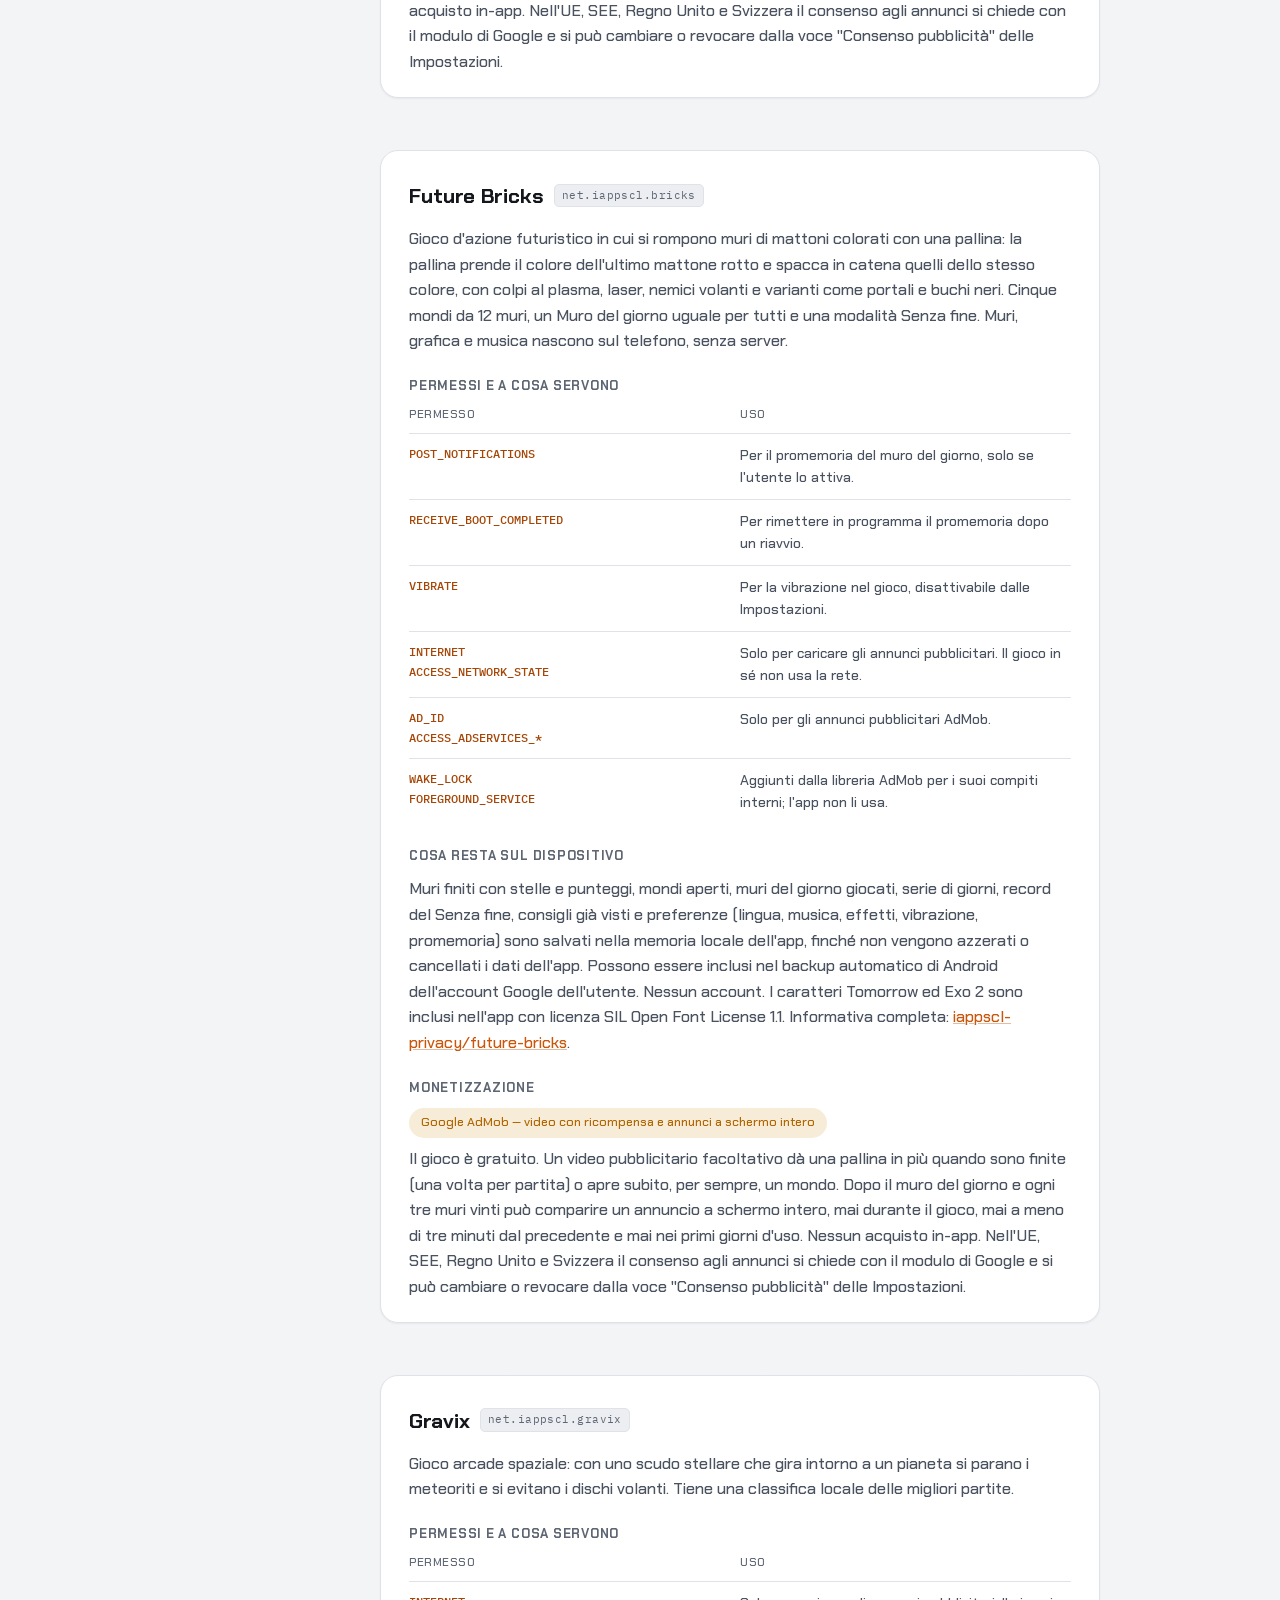
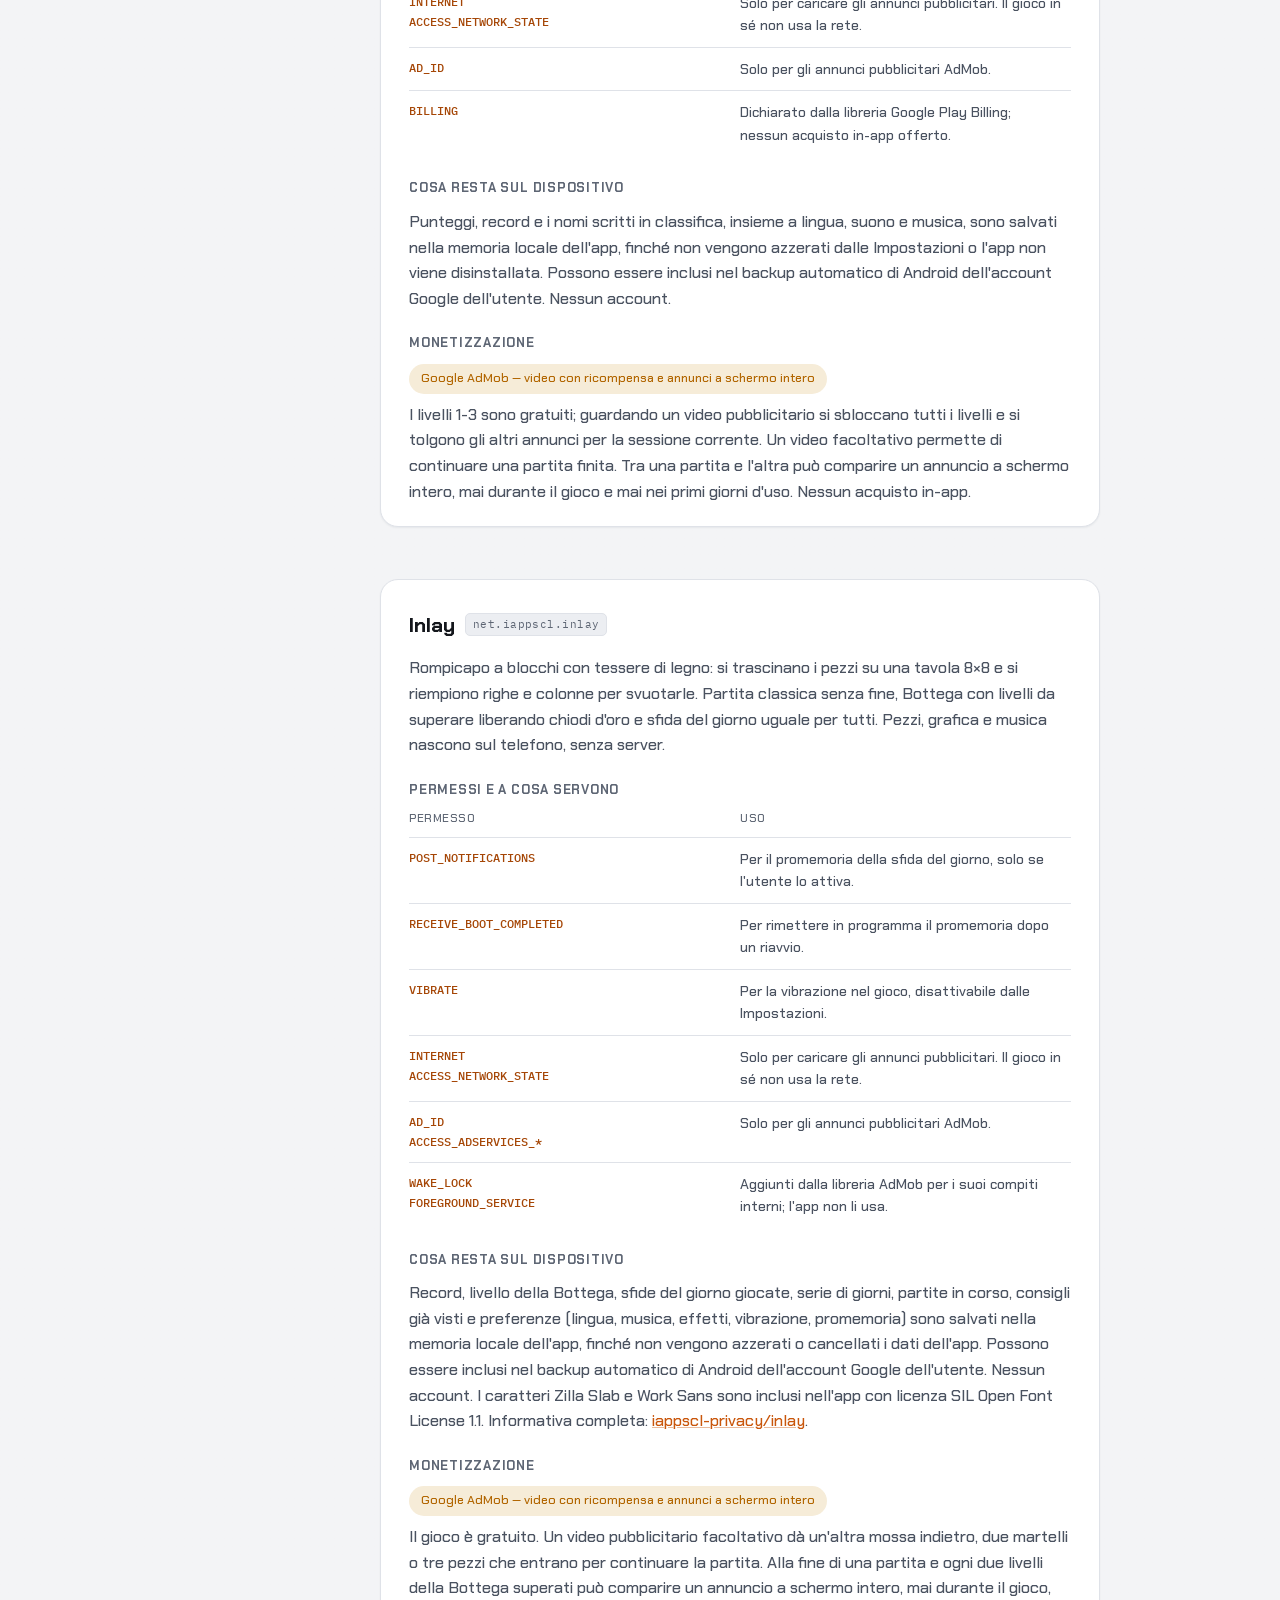
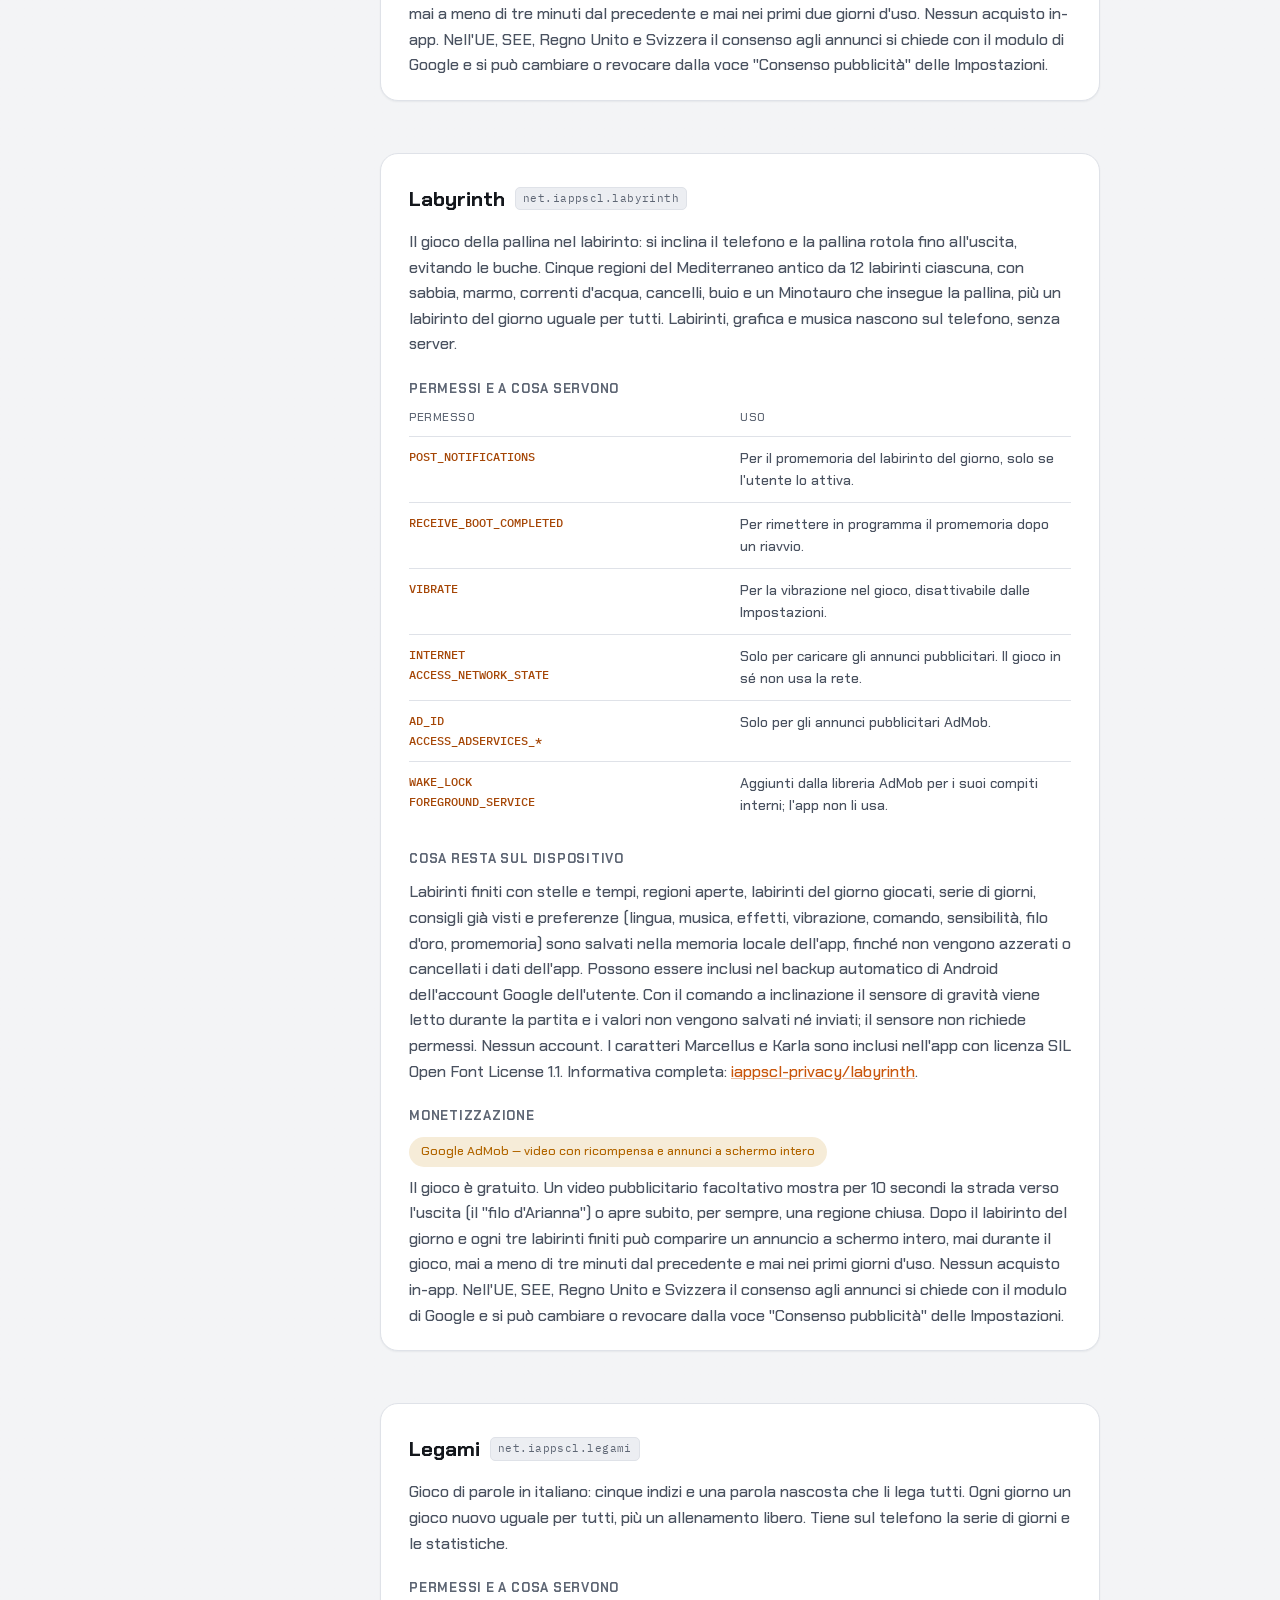
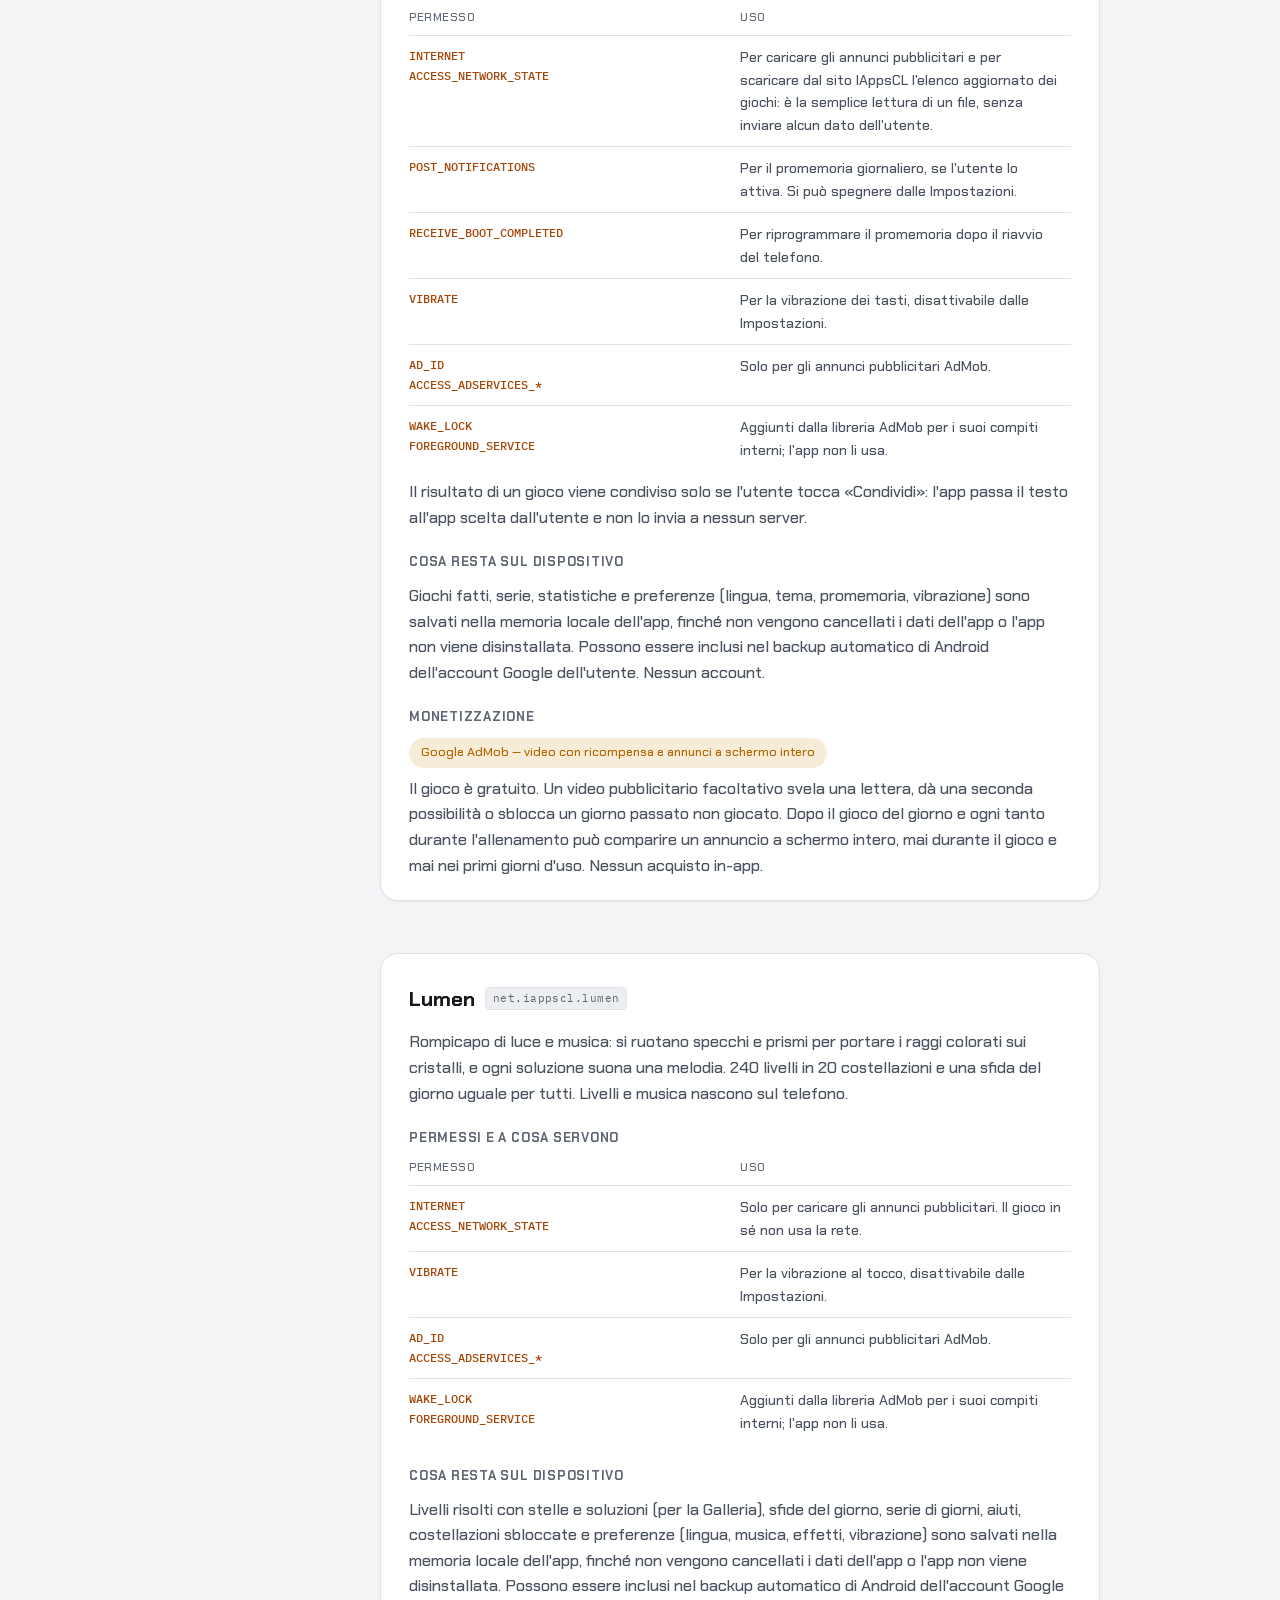
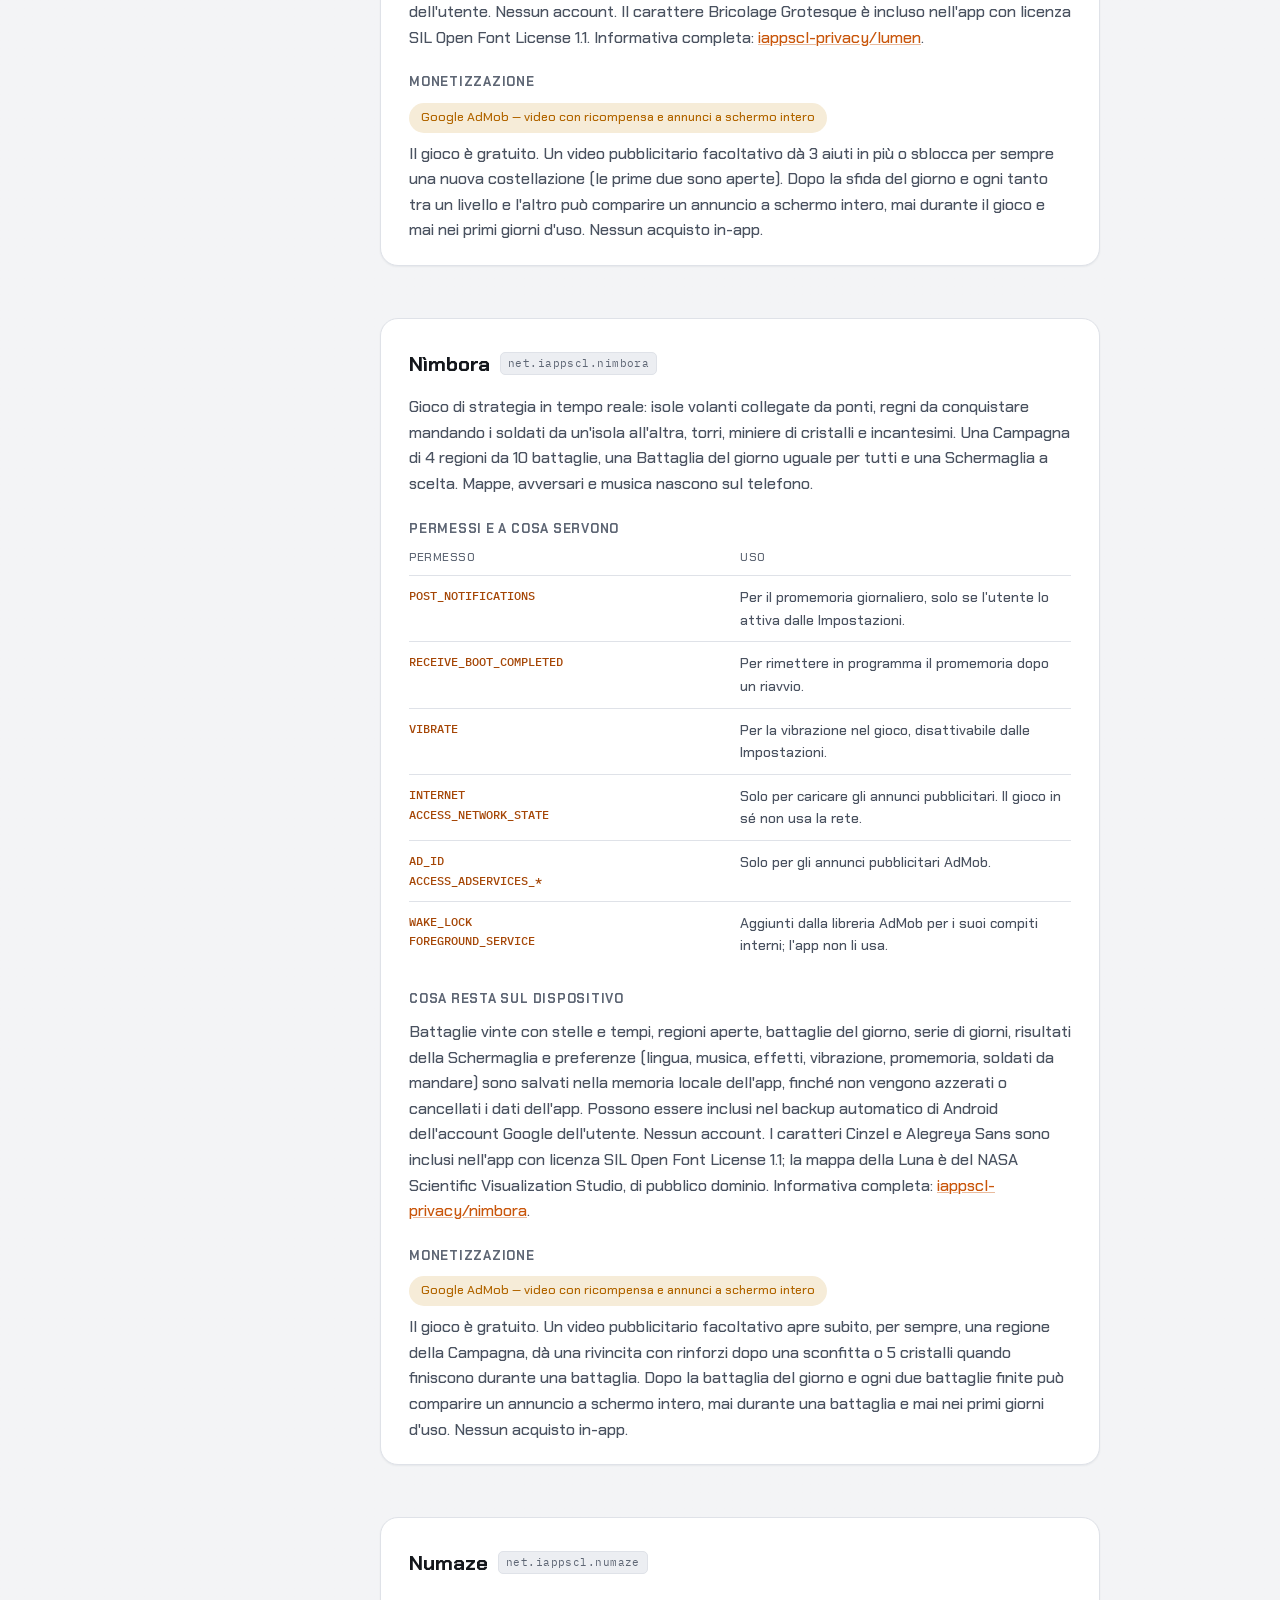
==== commit 85600c10: "Allineamento automatico dall'Excel Co-Authored-By: Claude Opus 5.5 <noreply@anthropic.com>" ====
--- a/privacy.html
+++ b/privacy.html
@@ -373,6 +373,7 @@
     <a class="app-link" href="#flipper"><span class="dot" style="background:#D9A84A"></span>Flipper</a>
     <a class="app-link" href="#future-bricks"><span class="dot" style="background:#FFA040"></span>Future Bricks</a>
     <a class="app-link" href="#gravix"><span class="dot" style="background:#22E0FF"></span>Gravix</a>
+    <a class="app-link" href="#inlay"><span class="dot" style="background:#B07A3C"></span>Inlay</a>
     <a class="app-link" href="#labyrinth"><span class="dot" style="background:#C8502E"></span>Labyrinth</a>
     <a class="app-link" href="#legami"><span class="dot" style="background:#C8102E"></span>Legami</a>
     <a class="app-link" href="#lumen"><span class="dot" style="background:#4AF0FF"></span>Lumen</a>
@@ -646,6 +647,31 @@
       <p>I livelli 1-3 sono gratuiti; guardando un video pubblicitario si sbloccano tutti i livelli e si tolgono gli altri annunci per la sessione corrente. Un video facoltativo permette di continuare una partita finita. Tra una partita e l'altra può comparire un annuncio a schermo intero, mai durante il gioco e mai nei primi giorni d'uso. Nessun acquisto in-app.</p>
     </section>
 
+    <section class="app-card" id="inlay">
+      <h2>Inlay <span class="tag">net.iappscl.inlay</span></h2>
+      <p>Rompicapo a blocchi con tessere di legno: si trascinano i pezzi su una tavola 8×8 e si riempiono righe e colonne per svuotarle. Partita classica senza fine, Bottega con livelli da superare liberando chiodi d'oro e sfida del giorno uguale per tutti. Pezzi, grafica e musica nascono sul telefono, senza server.</p>
+
+      <h3>Permessi e a cosa servono</h3>
+      <table class="perm">
+        <tr><th>Permesso</th><th>Uso</th></tr>
+        <tr><td class="perm-name">POST_NOTIFICATIONS</td><td>Per il promemoria della sfida del giorno, solo se l'utente lo attiva.</td></tr>
+        <tr><td class="perm-name">RECEIVE_BOOT_COMPLETED</td><td>Per rimettere in programma il promemoria dopo un riavvio.</td></tr>
+        <tr><td class="perm-name">VIBRATE</td><td>Per la vibrazione nel gioco, disattivabile dalle Impostazioni.</td></tr>
+        <tr><td class="perm-name">INTERNET<br>ACCESS_NETWORK_STATE</td><td>Solo per caricare gli annunci pubblicitari. Il gioco in sé non usa la rete.</td></tr>
+        <tr><td class="perm-name">AD_ID<br>ACCESS_ADSERVICES_*</td><td>Solo per gli annunci pubblicitari AdMob.</td></tr>
+        <tr><td class="perm-name">WAKE_LOCK<br>FOREGROUND_SERVICE</td><td>Aggiunti dalla libreria AdMob per i suoi compiti interni; l'app non li usa.</td></tr>
+      </table>
+
+      <h3>Cosa resta sul dispositivo</h3>
+      <p>Record, livello della Bottega, sfide del giorno giocate, serie di giorni, partite in corso, consigli già visti e preferenze (lingua, musica, effetti, vibrazione, promemoria) sono salvati nella memoria locale dell'app, finché non vengono azzerati o cancellati i dati dell'app. Possono essere inclusi nel backup automatico di Android dell'account Google dell'utente. Nessun account. I caratteri Zilla Slab e Work Sans sono inclusi nell'app con licenza SIL Open Font License 1.1. Informativa completa: <a href="https://luigicasella73-afk.github.io/iappscl-privacy/inlay/" target="_blank" rel="noopener">iappscl-privacy/inlay</a>.</p>
+
+      <h3>Monetizzazione</h3>
+      <div class="pill-row">
+        <span class="pill warm">Google AdMob — video con ricompensa e annunci a schermo intero</span>
+      </div>
+      <p>Il gioco è gratuito. Un video pubblicitario facoltativo dà un'altra mossa indietro, due martelli o tre pezzi che entrano per continuare la partita. Alla fine di una partita e ogni due livelli della Bottega superati può comparire un annuncio a schermo intero, mai durante il gioco, mai a meno di tre minuti dal precedente e mai nei primi due giorni d'uso. Nessun acquisto in-app. Nell'UE, SEE, Regno Unito e Svizzera il consenso agli annunci si chiede con il modulo di Google e si può cambiare o revocare dalla voce "Consenso pubblicità" delle Impostazioni.</p>
+    </section>
+
     <section class="app-card" id="labyrinth">
       <h2>Labyrinth <span class="tag">net.iappscl.labyrinth</span></h2>
       <p>Il gioco della pallina nel labirinto: si inclina il telefono e la pallina rotola fino all'uscita, evitando le buche. Cinque regioni del Mediterraneo antico da 12 labirinti ciascuna, con sabbia, marmo, correnti d'acqua, cancelli, buio e un Minotauro che insegue la pallina, più un labirinto del giorno uguale per tutti. Labirinti, grafica e musica nascono sul telefono, senza server.</p>
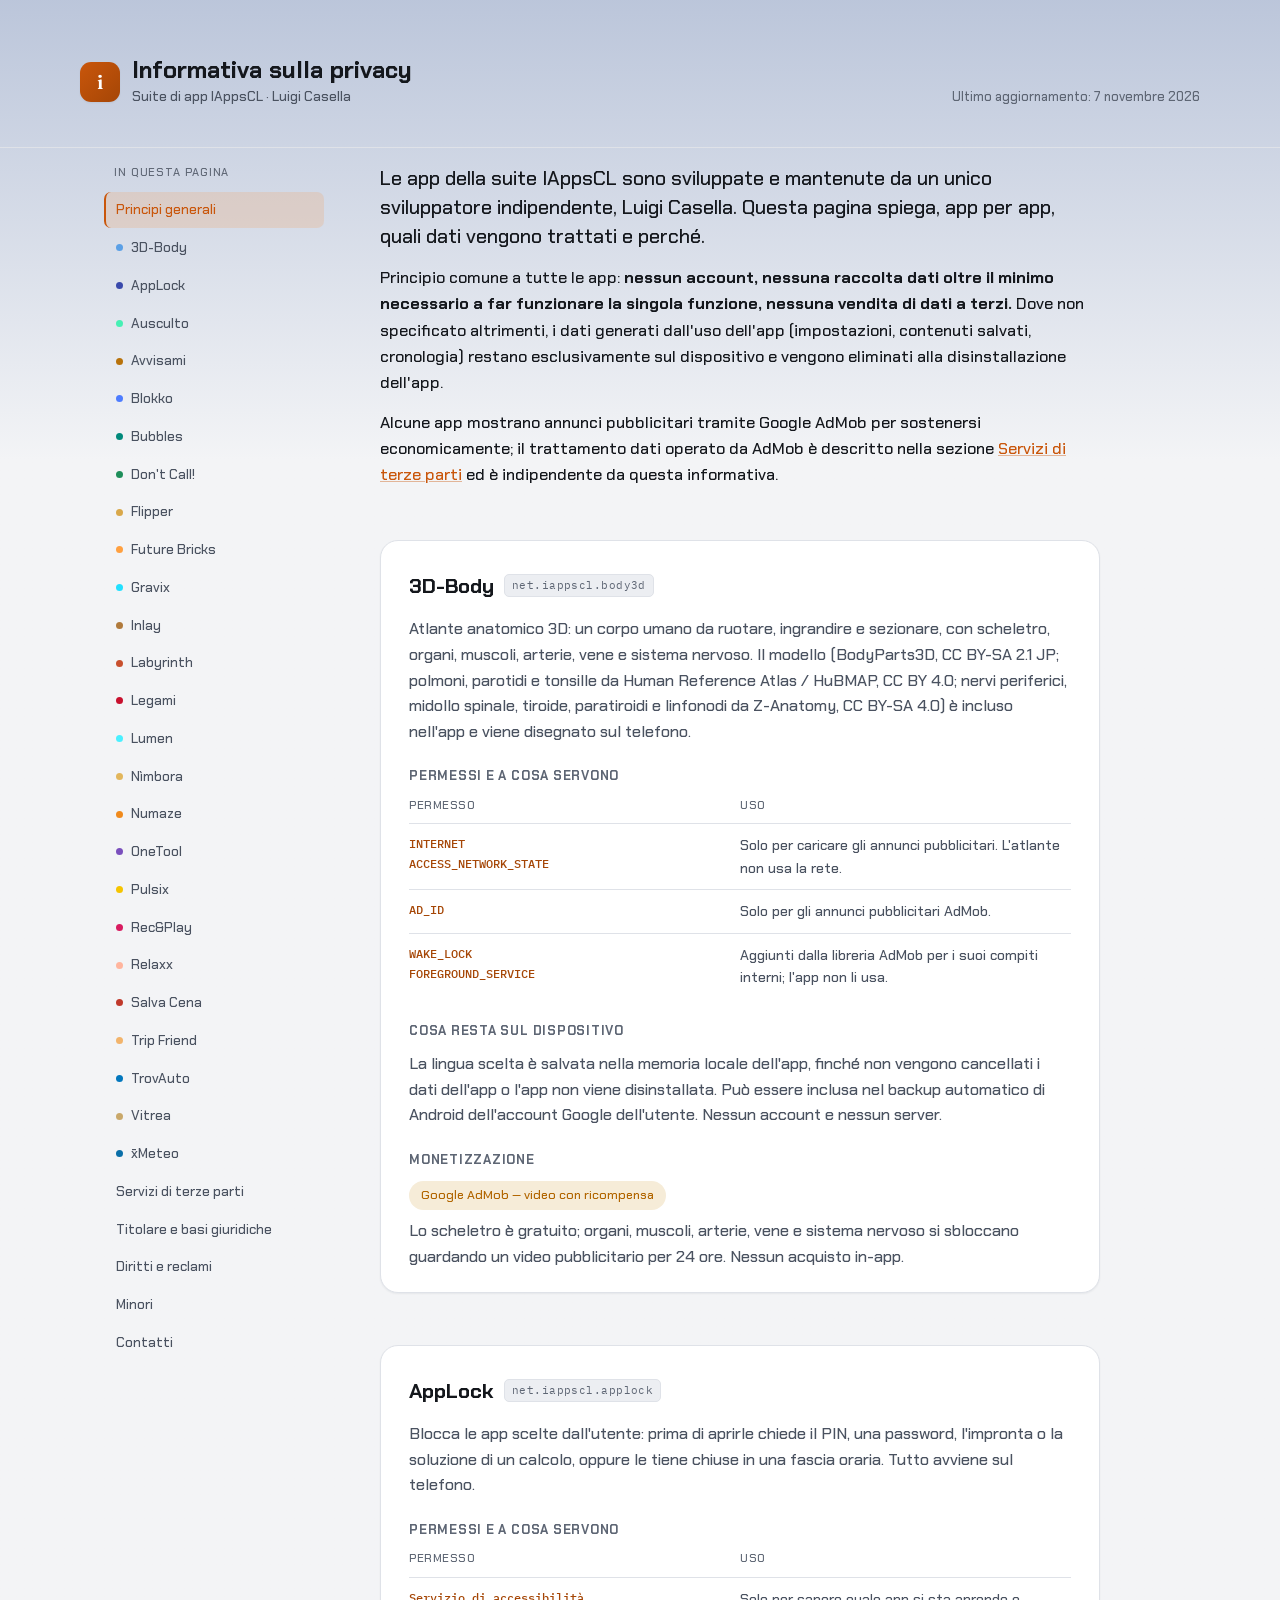
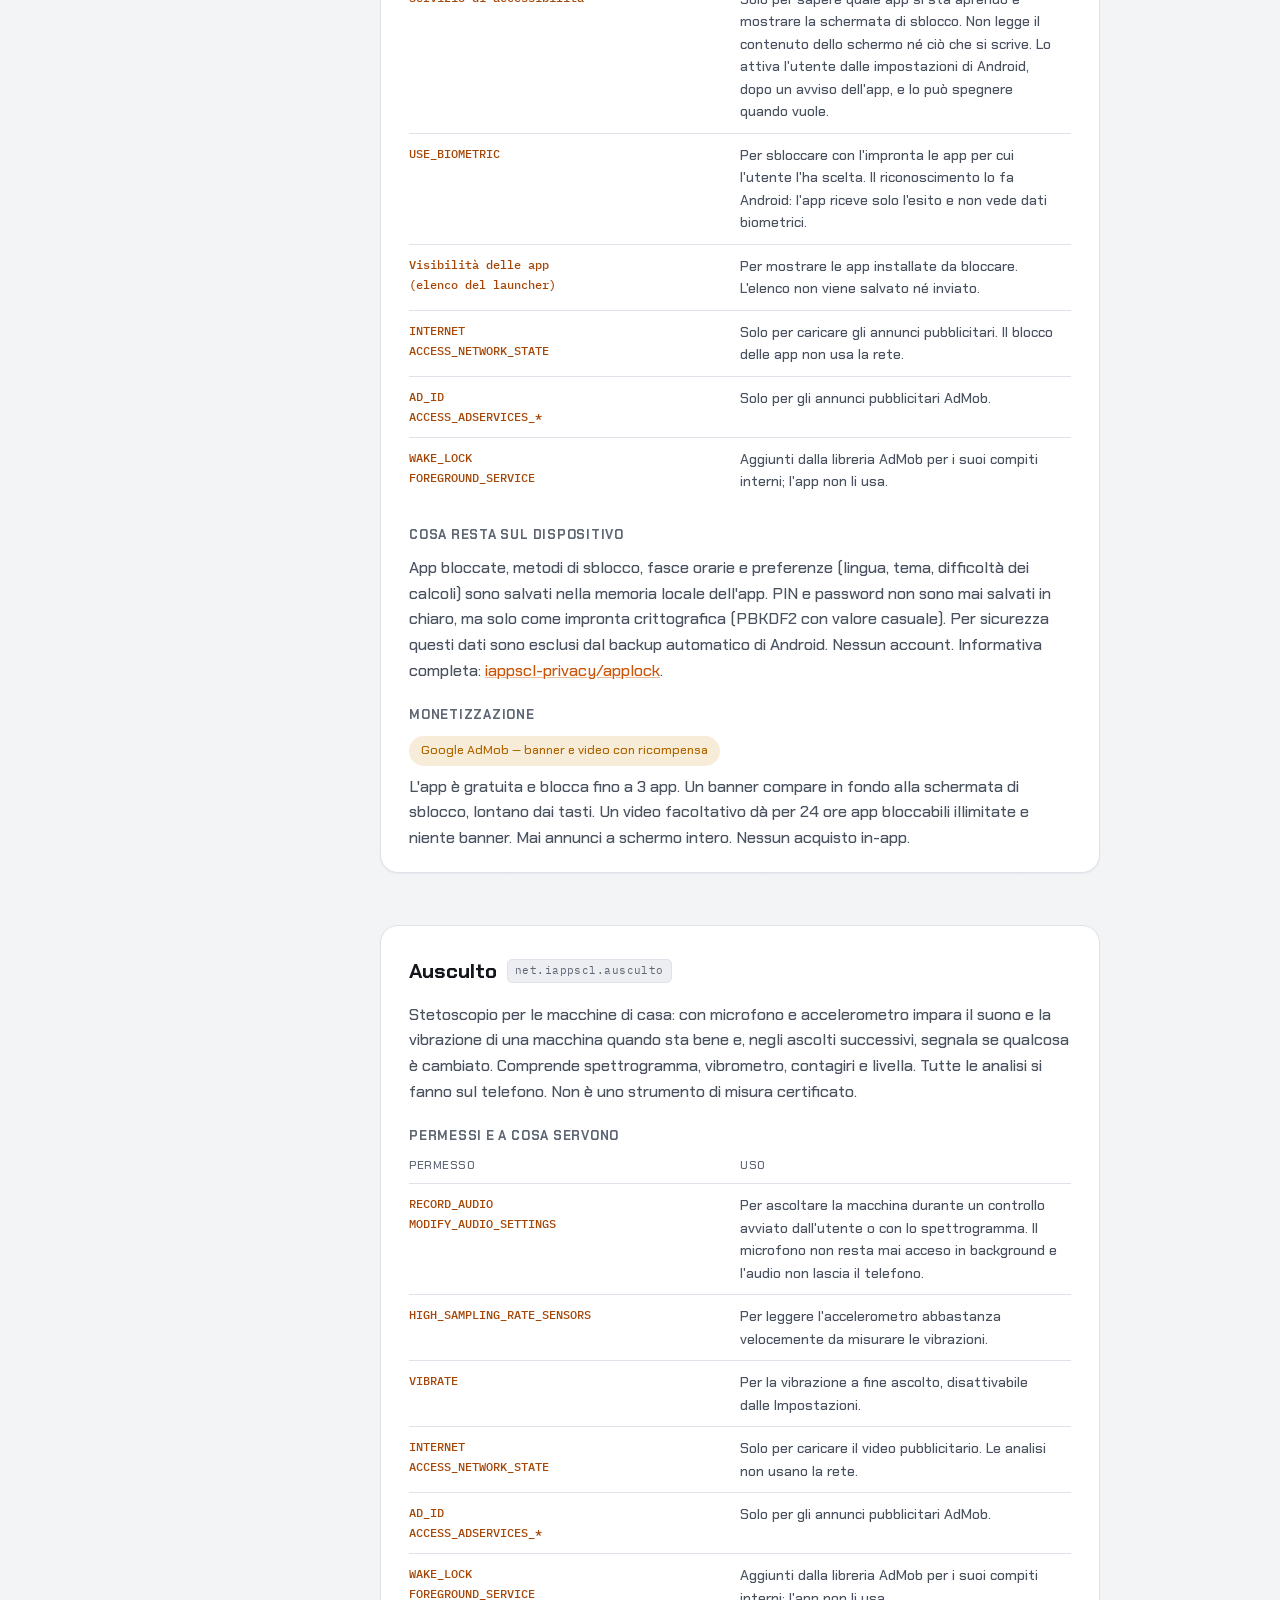
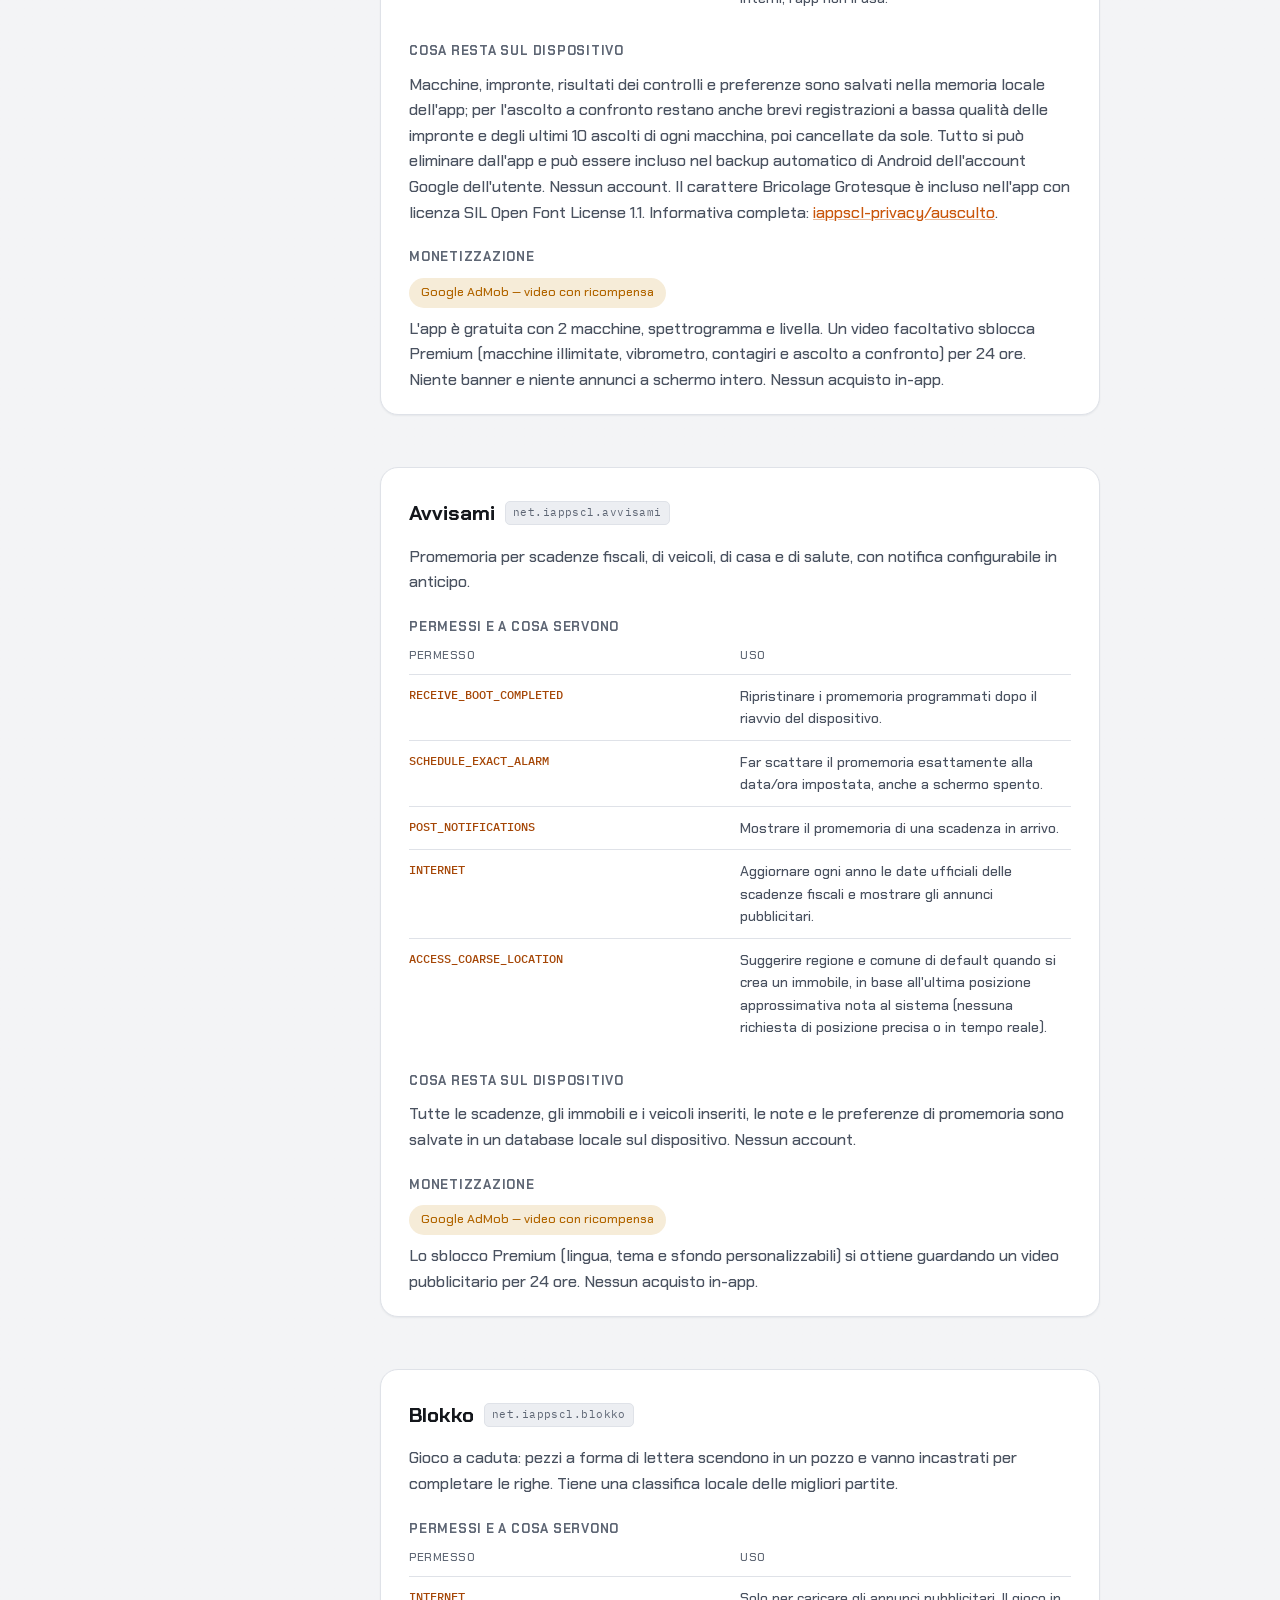
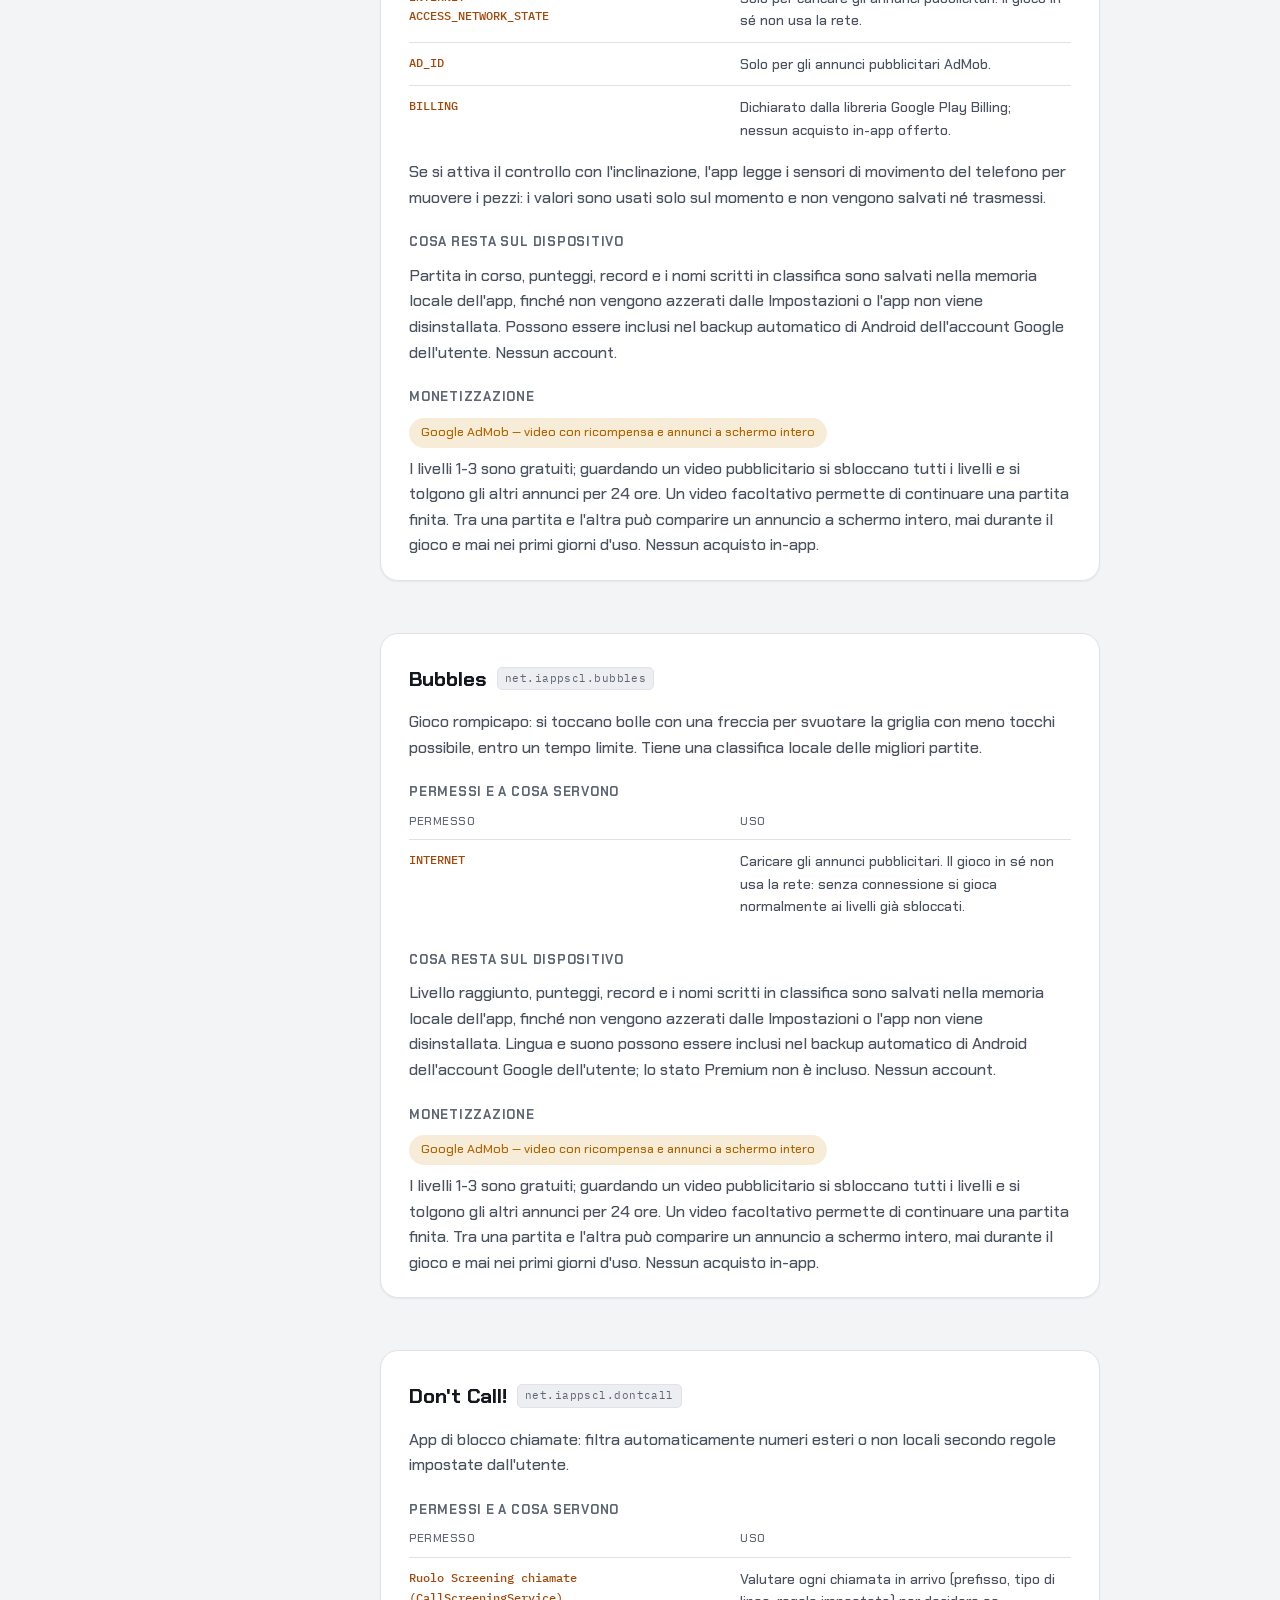
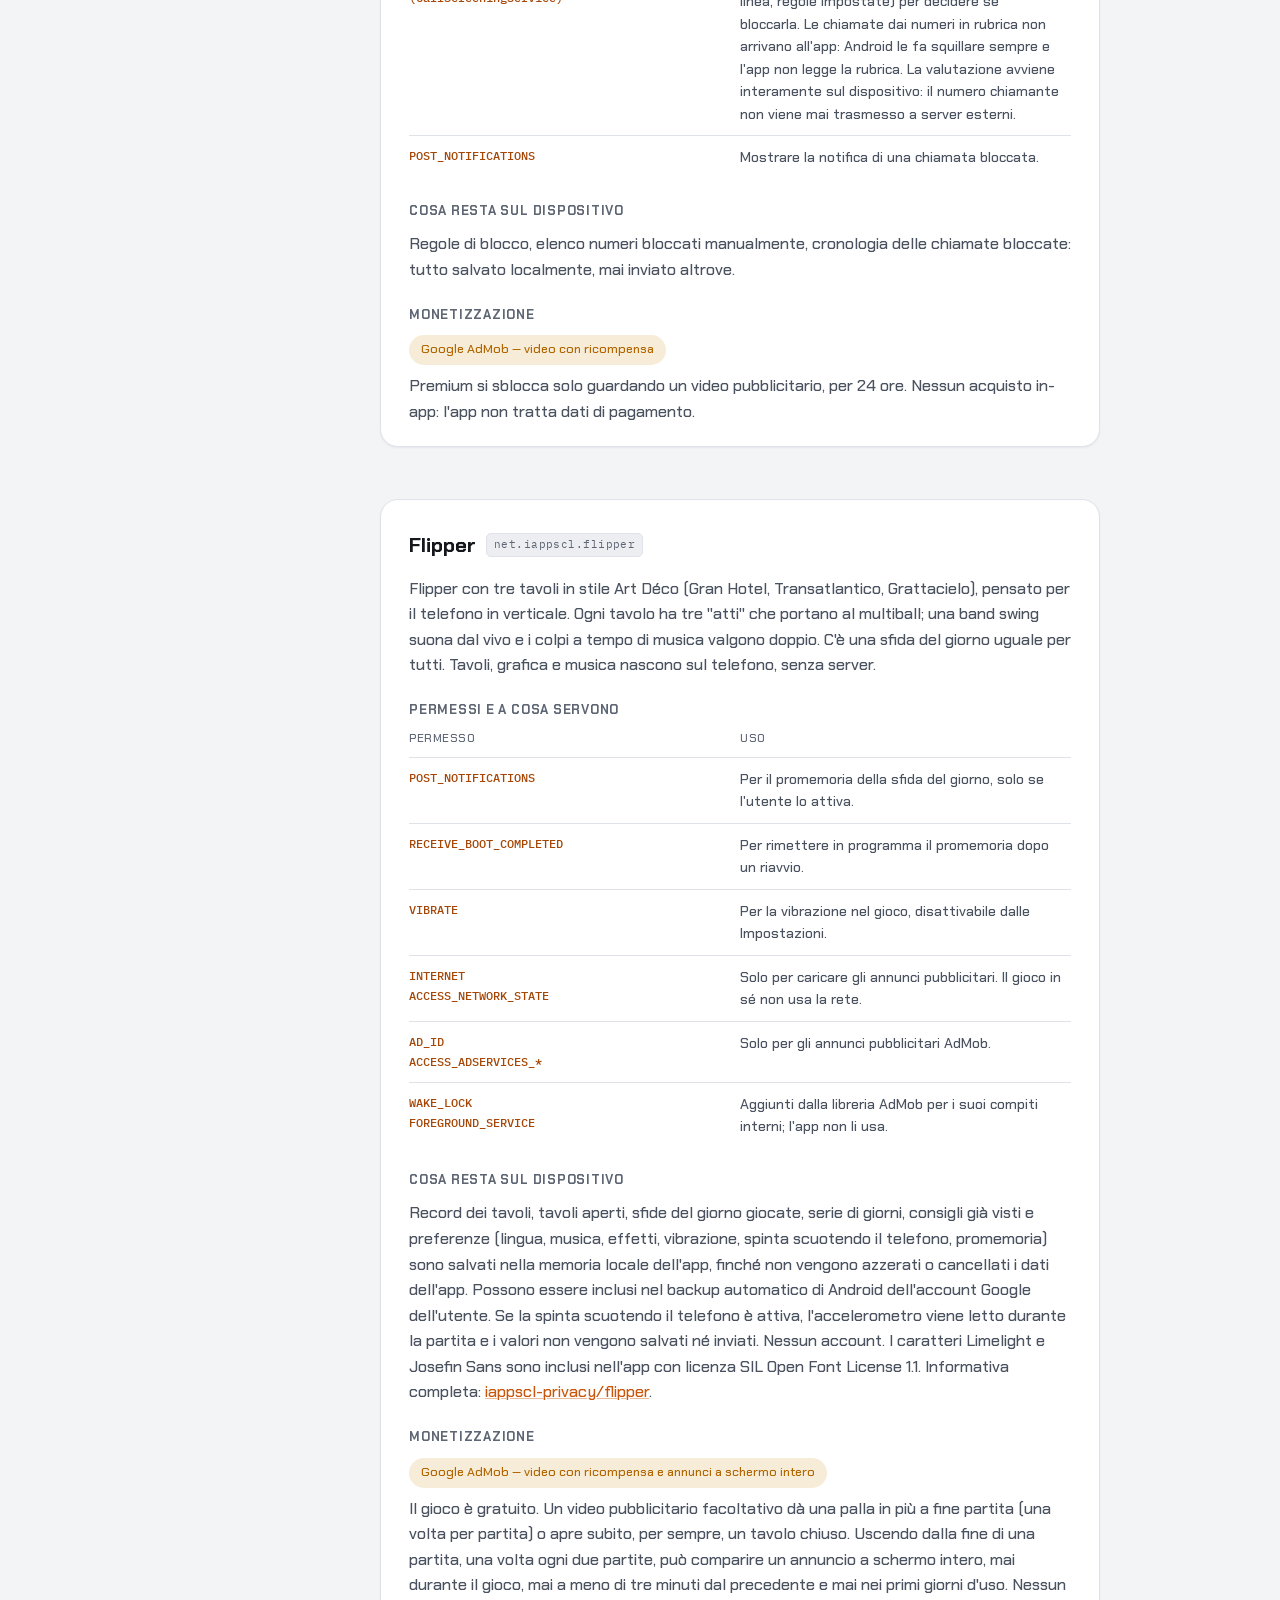
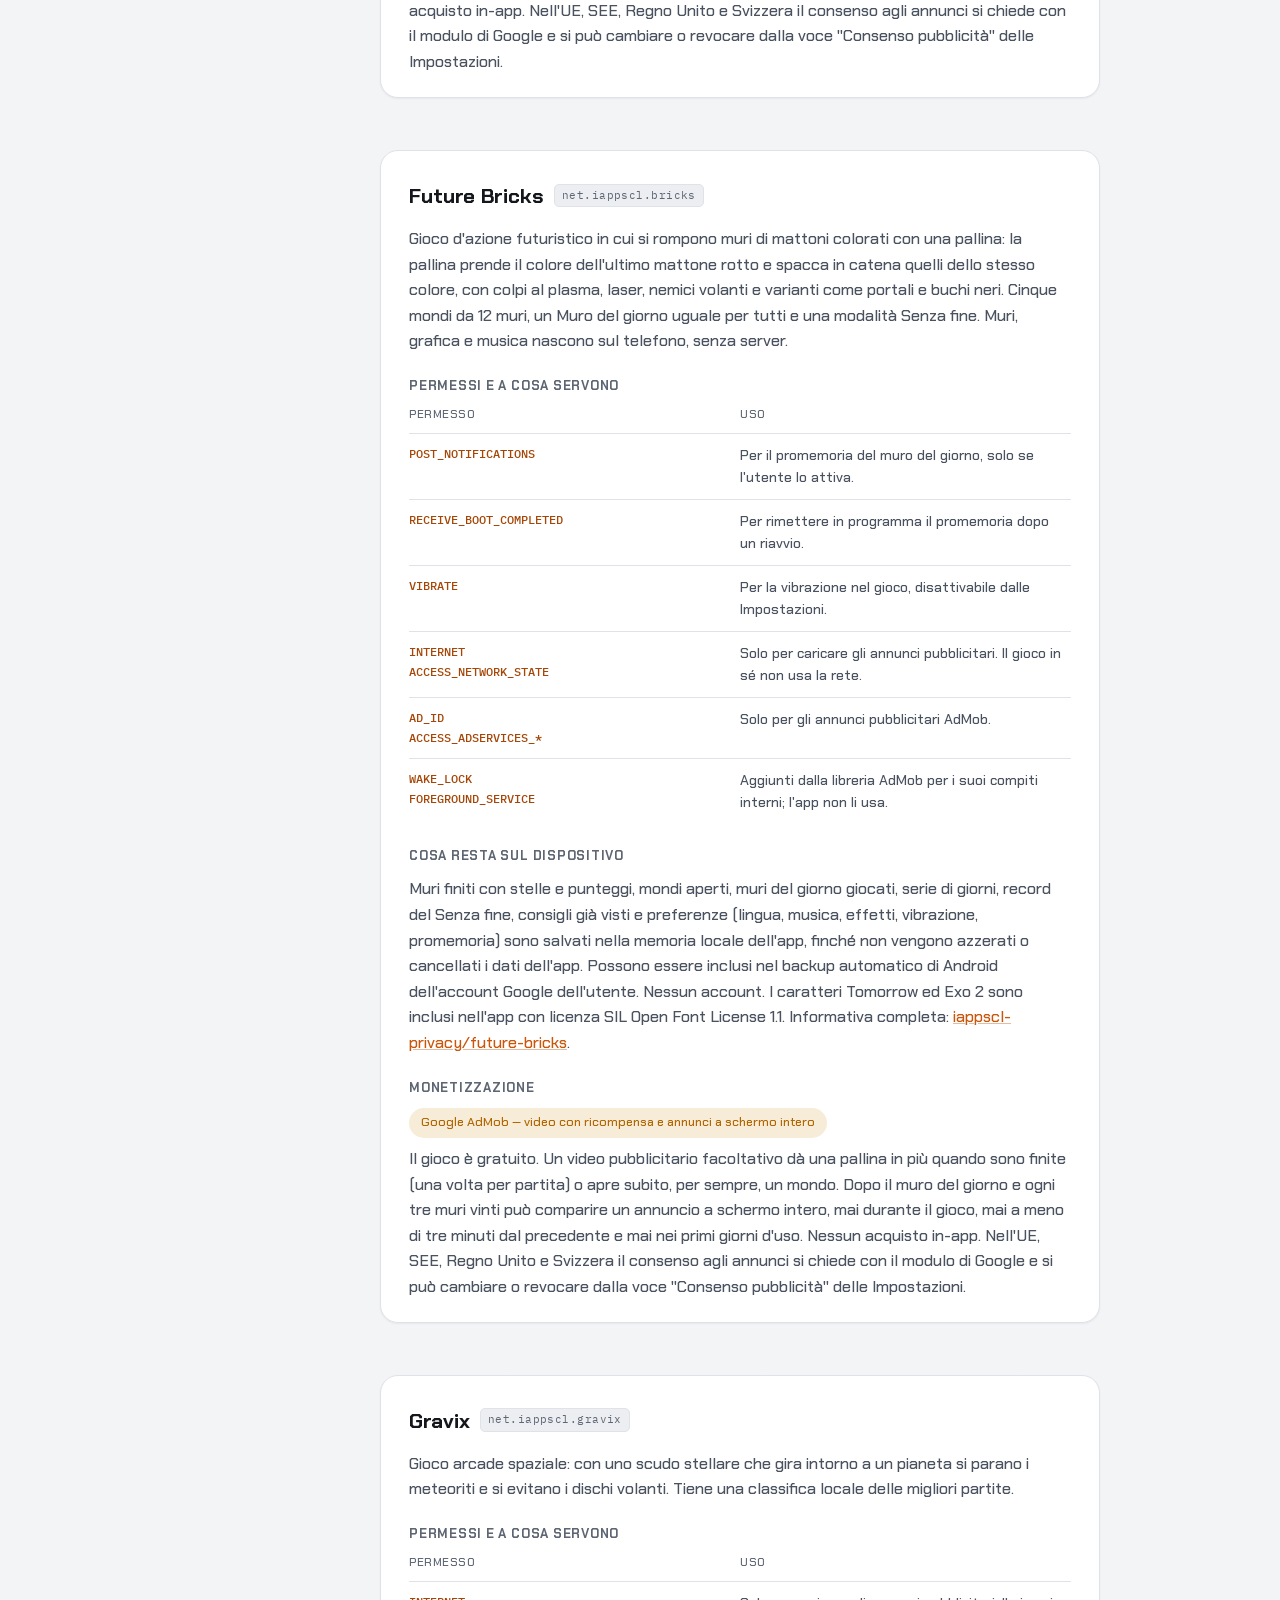
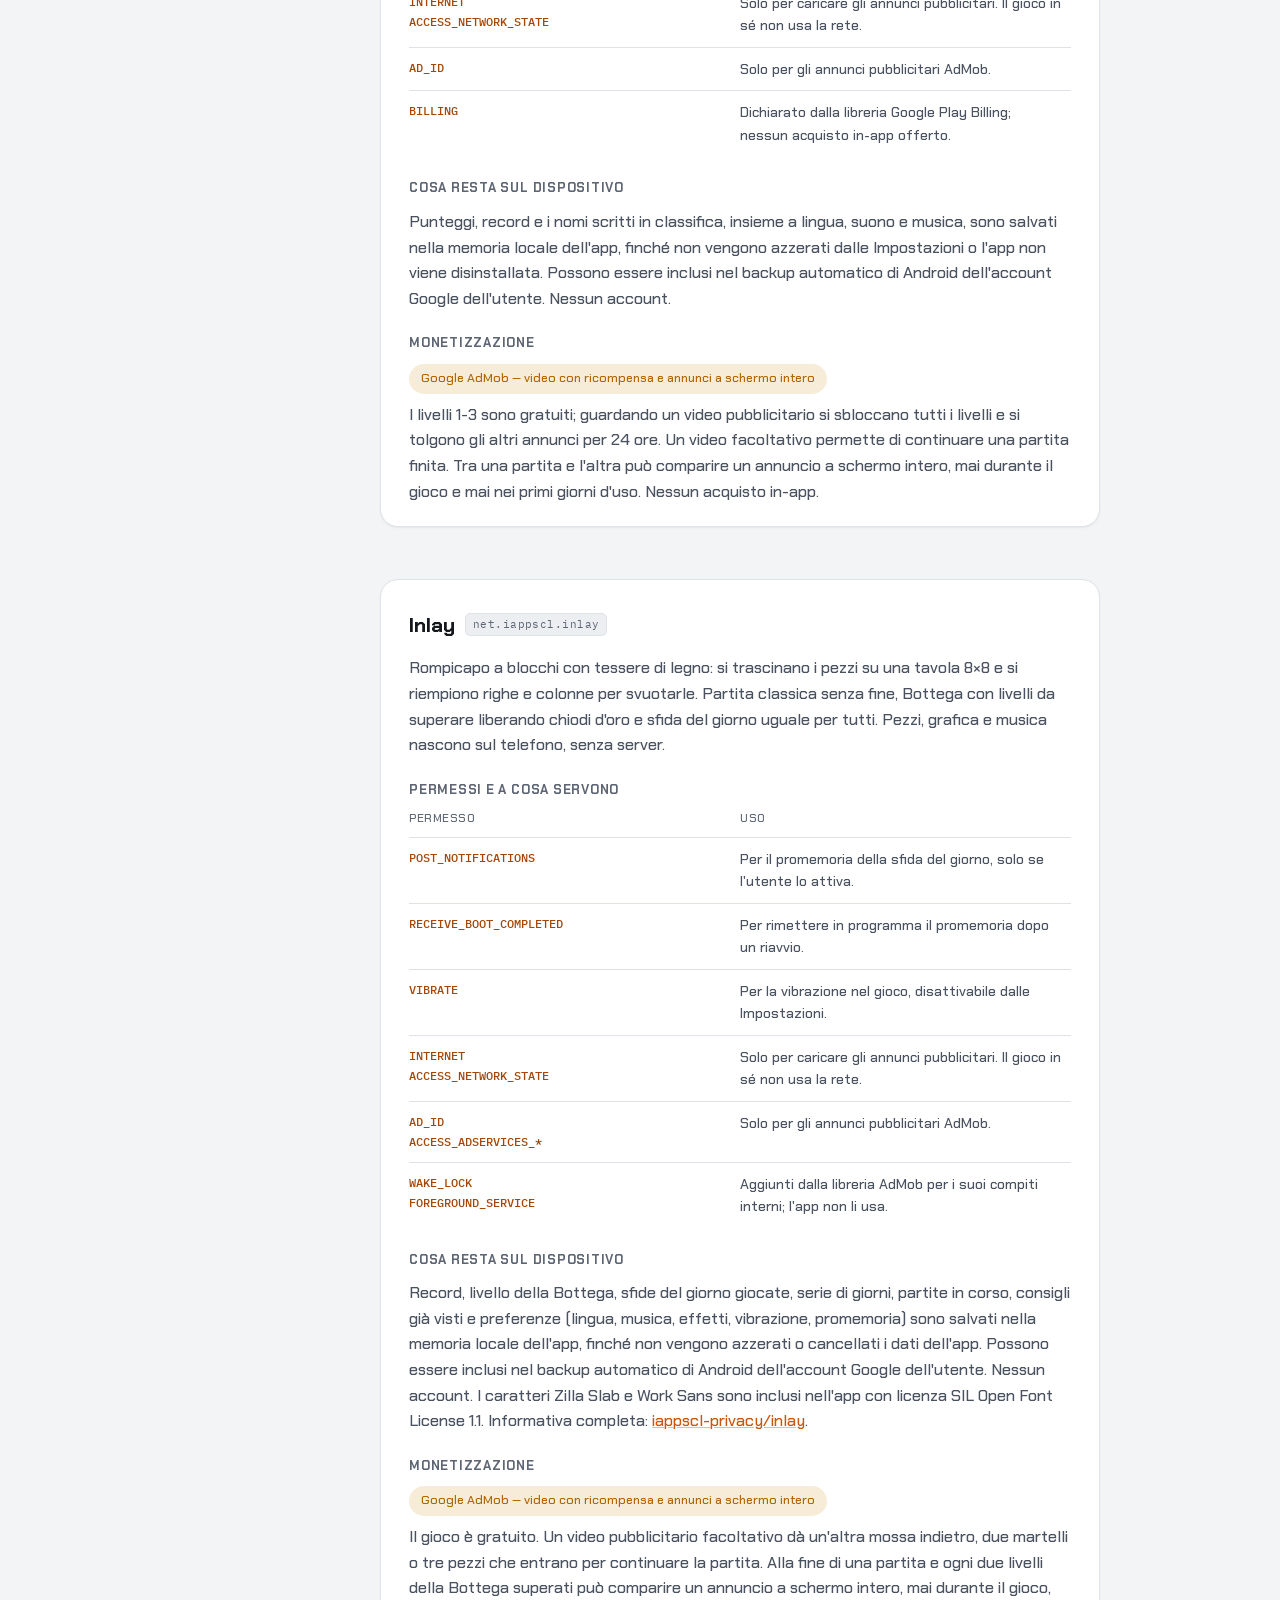
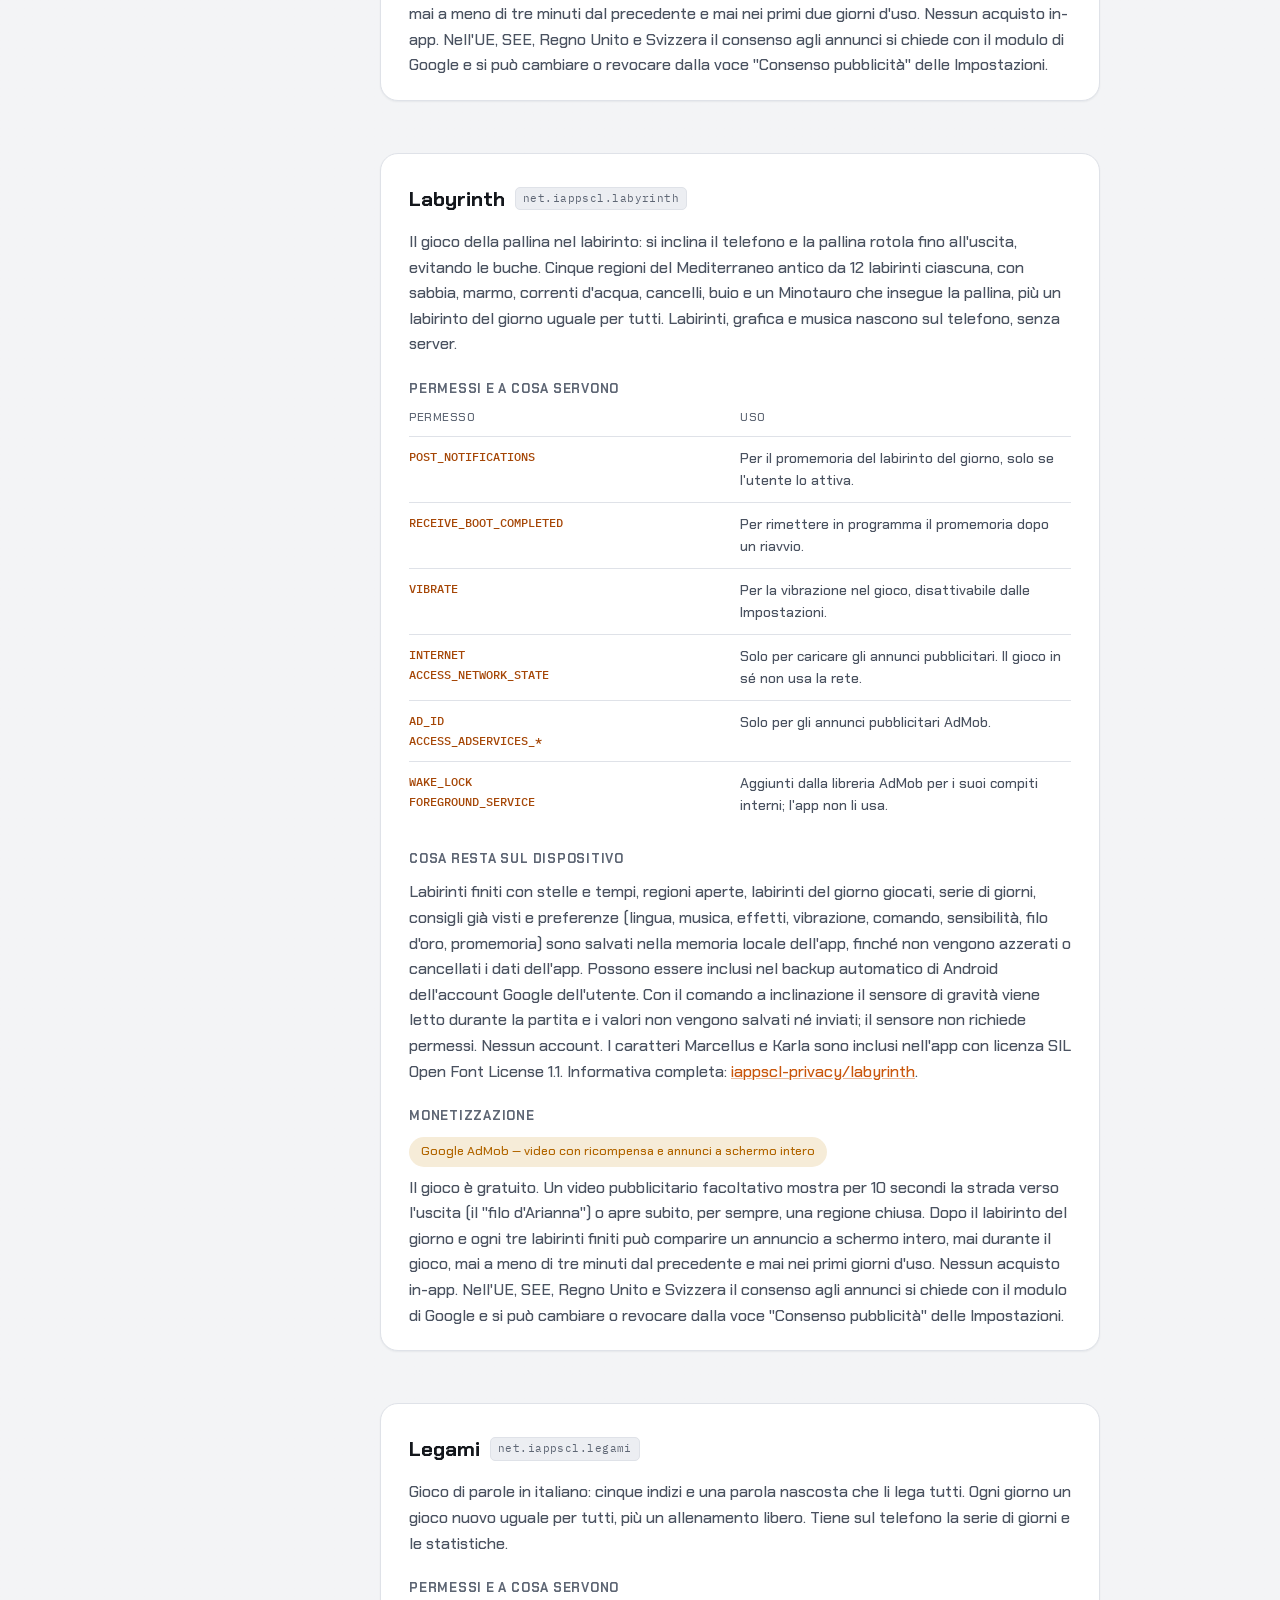
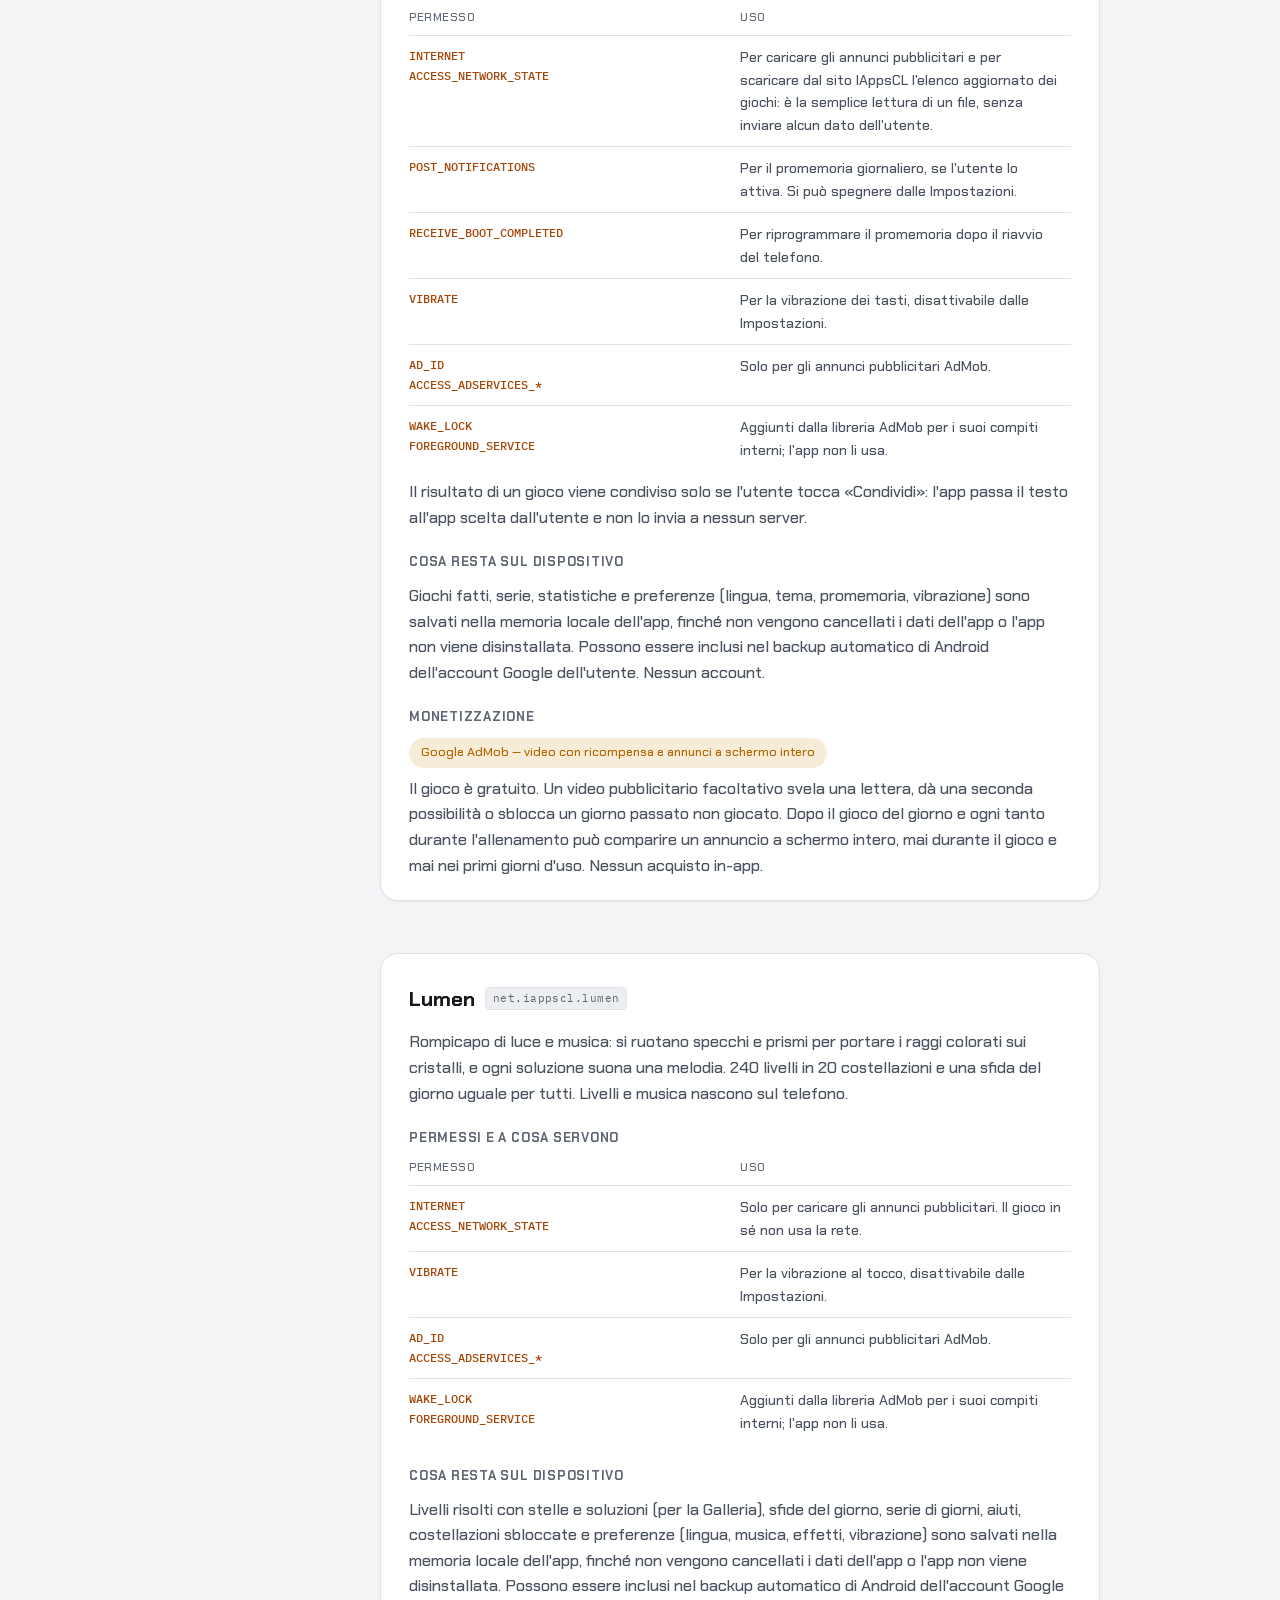
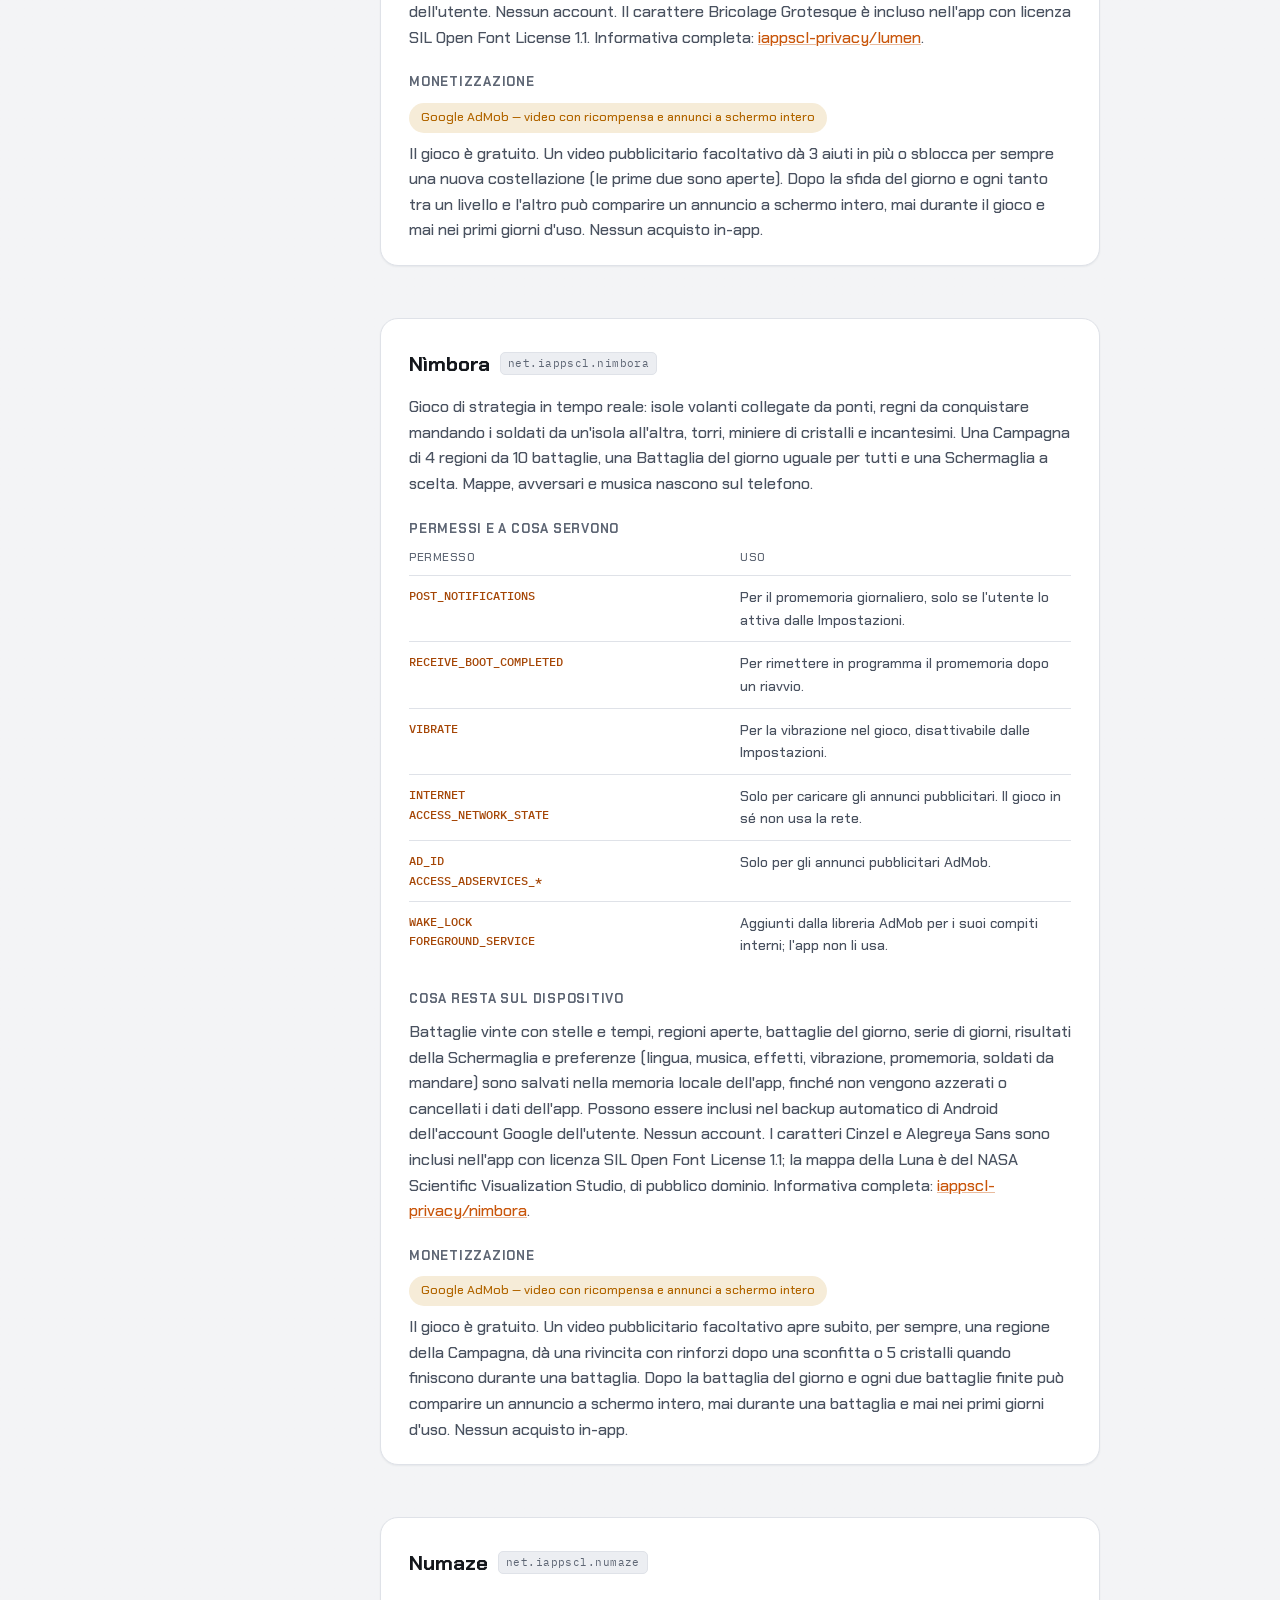
==== commit 3e206238: "Testi: lo sblocco col video dura 24 ore, non più solo la sessione Co-Authored-By: Claude Opus 5.5 <n" ====
--- a/privacy.html
+++ b/privacy.html
@@ -355,7 +355,7 @@
         <div class="sub">Suite di app IAppsCL &middot; Luigi Casella</div>
       </div>
     </div>
-    <div class="updated">Ultimo aggiornamento: 31 ottobre 2026</div>
+    <div class="updated">Ultimo aggiornamento: 7 novembre 2026</div>
   </div>
 </header>
 
@@ -434,7 +434,7 @@
       <div class="pill-row">
         <span class="pill warm">Google AdMob — video con ricompensa</span>
       </div>
-      <p>Lo scheletro è gratuito; organi, muscoli, arterie, vene e sistema nervoso si sbloccano guardando un video pubblicitario per la sessione corrente. Nessun acquisto in-app.</p>
+      <p>Lo scheletro è gratuito; organi, muscoli, arterie, vene e sistema nervoso si sbloccano guardando un video pubblicitario per 24 ore. Nessun acquisto in-app.</p>
     </section>
 
     <section class="app-card" id="applock">
@@ -484,7 +484,7 @@
       <div class="pill-row">
         <span class="pill warm">Google AdMob — video con ricompensa</span>
       </div>
-      <p>L'app è gratuita con 2 macchine, spettrogramma e livella. Un video facoltativo sblocca Premium (macchine illimitate, vibrometro, contagiri e ascolto a confronto) fino alla chiusura dell'app. Niente banner e niente annunci a schermo intero. Nessun acquisto in-app.</p>
+      <p>L'app è gratuita con 2 macchine, spettrogramma e livella. Un video facoltativo sblocca Premium (macchine illimitate, vibrometro, contagiri e ascolto a confronto) per 24 ore. Niente banner e niente annunci a schermo intero. Nessun acquisto in-app.</p>
     </section>
 
     <section class="app-card" id="avvisami">
@@ -508,7 +508,7 @@
       <div class="pill-row">
         <span class="pill warm">Google AdMob — video con ricompensa</span>
       </div>
-      <p>Lo sblocco Premium (lingua, tema e sfondo personalizzabili) si ottiene guardando un video pubblicitario per la sessione corrente. Nessun acquisto in-app.</p>
+      <p>Lo sblocco Premium (lingua, tema e sfondo personalizzabili) si ottiene guardando un video pubblicitario per 24 ore. Nessun acquisto in-app.</p>
     </section>
 
     <section class="app-card" id="blokko">
@@ -531,7 +531,7 @@
       <div class="pill-row">
         <span class="pill warm">Google AdMob — video con ricompensa e annunci a schermo intero</span>
       </div>
-      <p>I livelli 1-3 sono gratuiti; guardando un video pubblicitario si sbloccano tutti i livelli e si tolgono gli altri annunci per la sessione corrente. Un video facoltativo permette di continuare una partita finita. Tra una partita e l'altra può comparire un annuncio a schermo intero, mai durante il gioco e mai nei primi giorni d'uso. Nessun acquisto in-app.</p>
+      <p>I livelli 1-3 sono gratuiti; guardando un video pubblicitario si sbloccano tutti i livelli e si tolgono gli altri annunci per 24 ore. Un video facoltativo permette di continuare una partita finita. Tra una partita e l'altra può comparire un annuncio a schermo intero, mai durante il gioco e mai nei primi giorni d'uso. Nessun acquisto in-app.</p>
     </section>
 
     <section class="app-card" id="bubbles">
@@ -551,7 +551,7 @@
       <div class="pill-row">
         <span class="pill warm">Google AdMob — video con ricompensa e annunci a schermo intero</span>
       </div>
-      <p>I livelli 1-3 sono gratuiti; guardando un video pubblicitario si sbloccano tutti i livelli e si tolgono gli altri annunci per la sessione corrente. Un video facoltativo permette di continuare una partita finita. Tra una partita e l'altra può comparire un annuncio a schermo intero, mai durante il gioco e mai nei primi giorni d'uso. Nessun acquisto in-app.</p>
+      <p>I livelli 1-3 sono gratuiti; guardando un video pubblicitario si sbloccano tutti i livelli e si tolgono gli altri annunci per 24 ore. Un video facoltativo permette di continuare una partita finita. Tra una partita e l'altra può comparire un annuncio a schermo intero, mai durante il gioco e mai nei primi giorni d'uso. Nessun acquisto in-app.</p>
     </section>
 
     <section class="app-card" id="dontcall">
@@ -572,7 +572,7 @@
       <div class="pill-row">
         <span class="pill warm">Google AdMob — video con ricompensa</span>
       </div>
-      <p>Premium si sblocca solo guardando un video pubblicitario, per la sessione corrente. Nessun acquisto in-app: l'app non tratta dati di pagamento.</p>
+      <p>Premium si sblocca solo guardando un video pubblicitario, per 24 ore. Nessun acquisto in-app: l'app non tratta dati di pagamento.</p>
     </section>
 
     <section class="app-card" id="flipper">
@@ -644,7 +644,7 @@
       <div class="pill-row">
         <span class="pill warm">Google AdMob — video con ricompensa e annunci a schermo intero</span>
       </div>
-      <p>I livelli 1-3 sono gratuiti; guardando un video pubblicitario si sbloccano tutti i livelli e si tolgono gli altri annunci per la sessione corrente. Un video facoltativo permette di continuare una partita finita. Tra una partita e l'altra può comparire un annuncio a schermo intero, mai durante il gioco e mai nei primi giorni d'uso. Nessun acquisto in-app.</p>
+      <p>I livelli 1-3 sono gratuiti; guardando un video pubblicitario si sbloccano tutti i livelli e si tolgono gli altri annunci per 24 ore. Un video facoltativo permette di continuare una partita finita. Tra una partita e l'altra può comparire un annuncio a schermo intero, mai durante il gioco e mai nei primi giorni d'uso. Nessun acquisto in-app.</p>
     </section>
 
     <section class="app-card" id="inlay">
@@ -863,7 +863,7 @@
       <div class="pill-row">
         <span class="pill warm">Google AdMob — video con ricompensa</span>
       </div>
-      <p>L'app è gratuita; le Impostazioni sono Premium e si sbloccano guardando un video pubblicitario per la sessione corrente. Nessun acquisto in-app.</p>
+      <p>L'app è gratuita; le Impostazioni sono Premium e si sbloccano guardando un video pubblicitario per 24 ore. Nessun acquisto in-app.</p>
     </section>
 
     <section class="app-card" id="relaxx">
@@ -887,7 +887,7 @@
       <div class="pill-row">
         <span class="pill warm">Google AdMob — video con ricompensa</span>
       </div>
-      <p>Le prime 2 musiche e i primi 2 suoni sono gratuiti; tutti gli altri si sbloccano guardando un video pubblicitario per la sessione corrente. Nessun acquisto in-app.</p>
+      <p>Le prime 2 musiche e i primi 2 suoni sono gratuiti; tutti gli altri si sbloccano guardando un video pubblicitario per 24 ore. Nessun acquisto in-app.</p>
     </section>
 
     <section class="app-card" id="salvacena">
@@ -909,7 +909,7 @@
       <div class="pill-row">
         <span class="pill warm">Google AdMob — video con ricompensa</span>
       </div>
-      <p>Il video sblocca per la sessione corrente il catalogo completo, la dispensa e gli archivi personali, invece del campione gratuito.</p>
+      <p>Il video sblocca per 24 ore il catalogo completo, la dispensa e gli archivi personali, invece del campione gratuito.</p>
     </section>
 
     <section class="app-card" id="tripfriend">
@@ -937,7 +937,7 @@
       <div class="pill-row">
         <span class="pill warm">Google AdMob — video con ricompensa</span>
       </div>
-      <p>Gratis percorso con 2 tappe, meteo attuale, parcheggio, mezzi, scadenze e documenti; il resto (tappe senza limite, meteo completo, cronologie, "Portami lì", salvataggio automatico col Bluetooth, lingua, tema e icone) si sblocca guardando un video pubblicitario per la sessione corrente. Nessun acquisto in-app.</p>
+      <p>Gratis percorso con 2 tappe, meteo attuale, parcheggio, mezzi, scadenze e documenti; il resto (tappe senza limite, meteo completo, cronologie, "Portami lì", salvataggio automatico col Bluetooth, lingua, tema e icone) si sblocca guardando un video pubblicitario per 24 ore. Nessun acquisto in-app.</p>
     </section>
 
     <section class="app-card" id="trovauto">
@@ -961,7 +961,7 @@
       <div class="pill-row">
         <span class="pill warm">Google AdMob — video con ricompensa</span>
       </div>
-      <p>Lo sblocco Premium (apertura in Maps, cronologia, foto e note) si ottiene guardando un video pubblicitario per la sessione corrente. Nessun acquisto in-app.</p>
+      <p>Lo sblocco Premium (apertura in Maps, cronologia, foto e note) si ottiene guardando un video pubblicitario per 24 ore. Nessun acquisto in-app.</p>
     </section>
 
     <section class="app-card" id="vitrea">
@@ -1012,7 +1012,7 @@
     <section id="terze-parti">
       <h2>Servizi di terze parti</h2>
       <p>Le app che mostrano pubblicità utilizzano <strong>Google AdMob</strong>, che può raccogliere identificatori pubblicitari e dati d'uso secondo la <a href="https://policies.google.com/privacy" target="_blank" rel="noopener">informativa privacy di Google</a>. Al primo avvio, dove richiesto dalla normativa (Unione Europea, SEE, Regno Unito e Svizzera), viene mostrato un modulo di consenso (Google User Messaging Platform) per scegliere le preferenze sulla pubblicità personalizzata. Le scelte si possono cambiare o revocare in qualsiasi momento dalla voce <strong>"Consenso pubblicità"</strong> nelle Impostazioni di ogni app, che riapre lo stesso modulo. Senza il via del modulo l'app non carica annunci.</p>
-      <p>Alcune app includono la libreria <strong>Google Play Billing</strong>, ma nessuna offre acquisti in-app: Premium si sblocca solo guardando un video pubblicitario, per la sessione corrente. La libreria resta inclusa solo per riconoscere un eventuale Premium ottenuto in passato tramite Google Play; le app non vedono né conservano dati di pagamento.</p>
+      <p>Alcune app includono la libreria <strong>Google Play Billing</strong>, ma nessuna offre acquisti in-app: Premium si sblocca solo guardando un video pubblicitario, per 24 ore. La libreria resta inclusa solo per riconoscere un eventuale Premium ottenuto in passato tramite Google Play; le app non vedono né conservano dati di pagamento.</p>
       <p>Nessuna delle app della suite utilizza servizi di analisi, tracciamento o SDK pubblicitari diversi da quelli elencati qui.</p>
     </section>
 
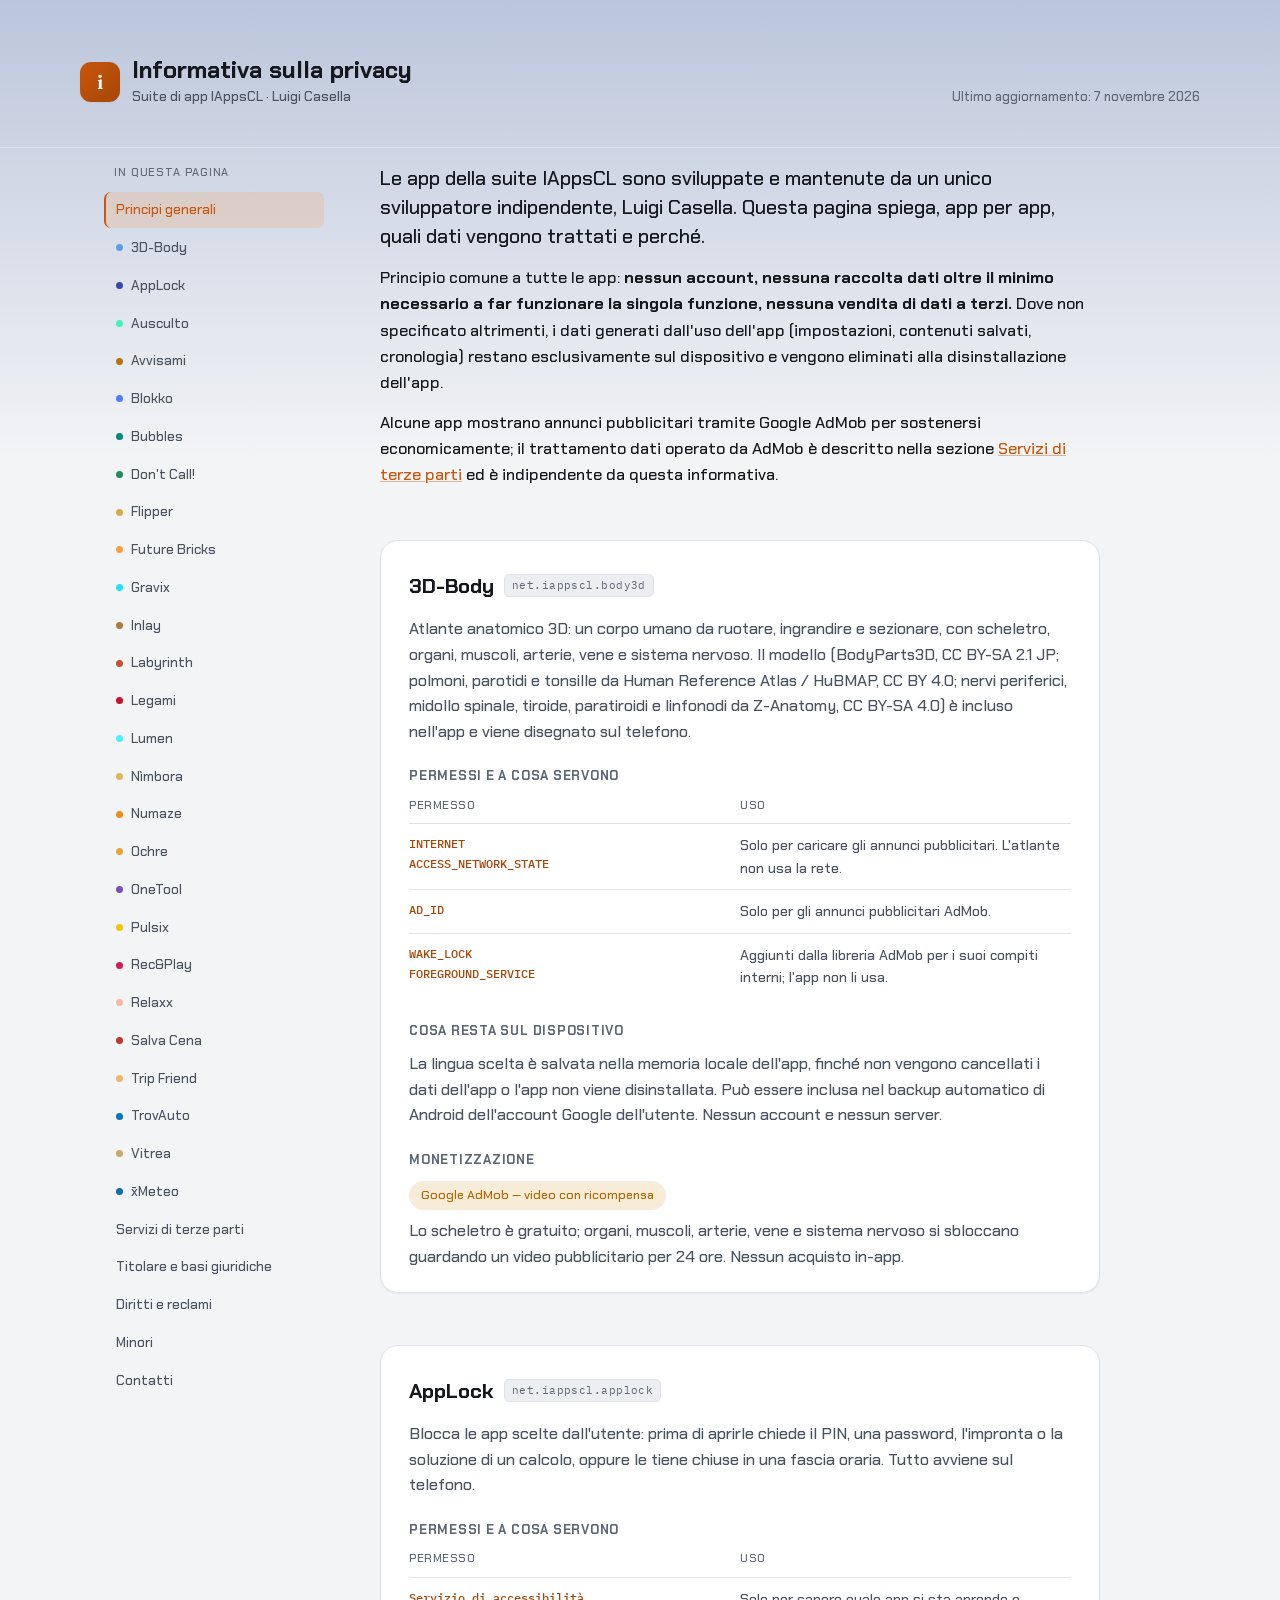
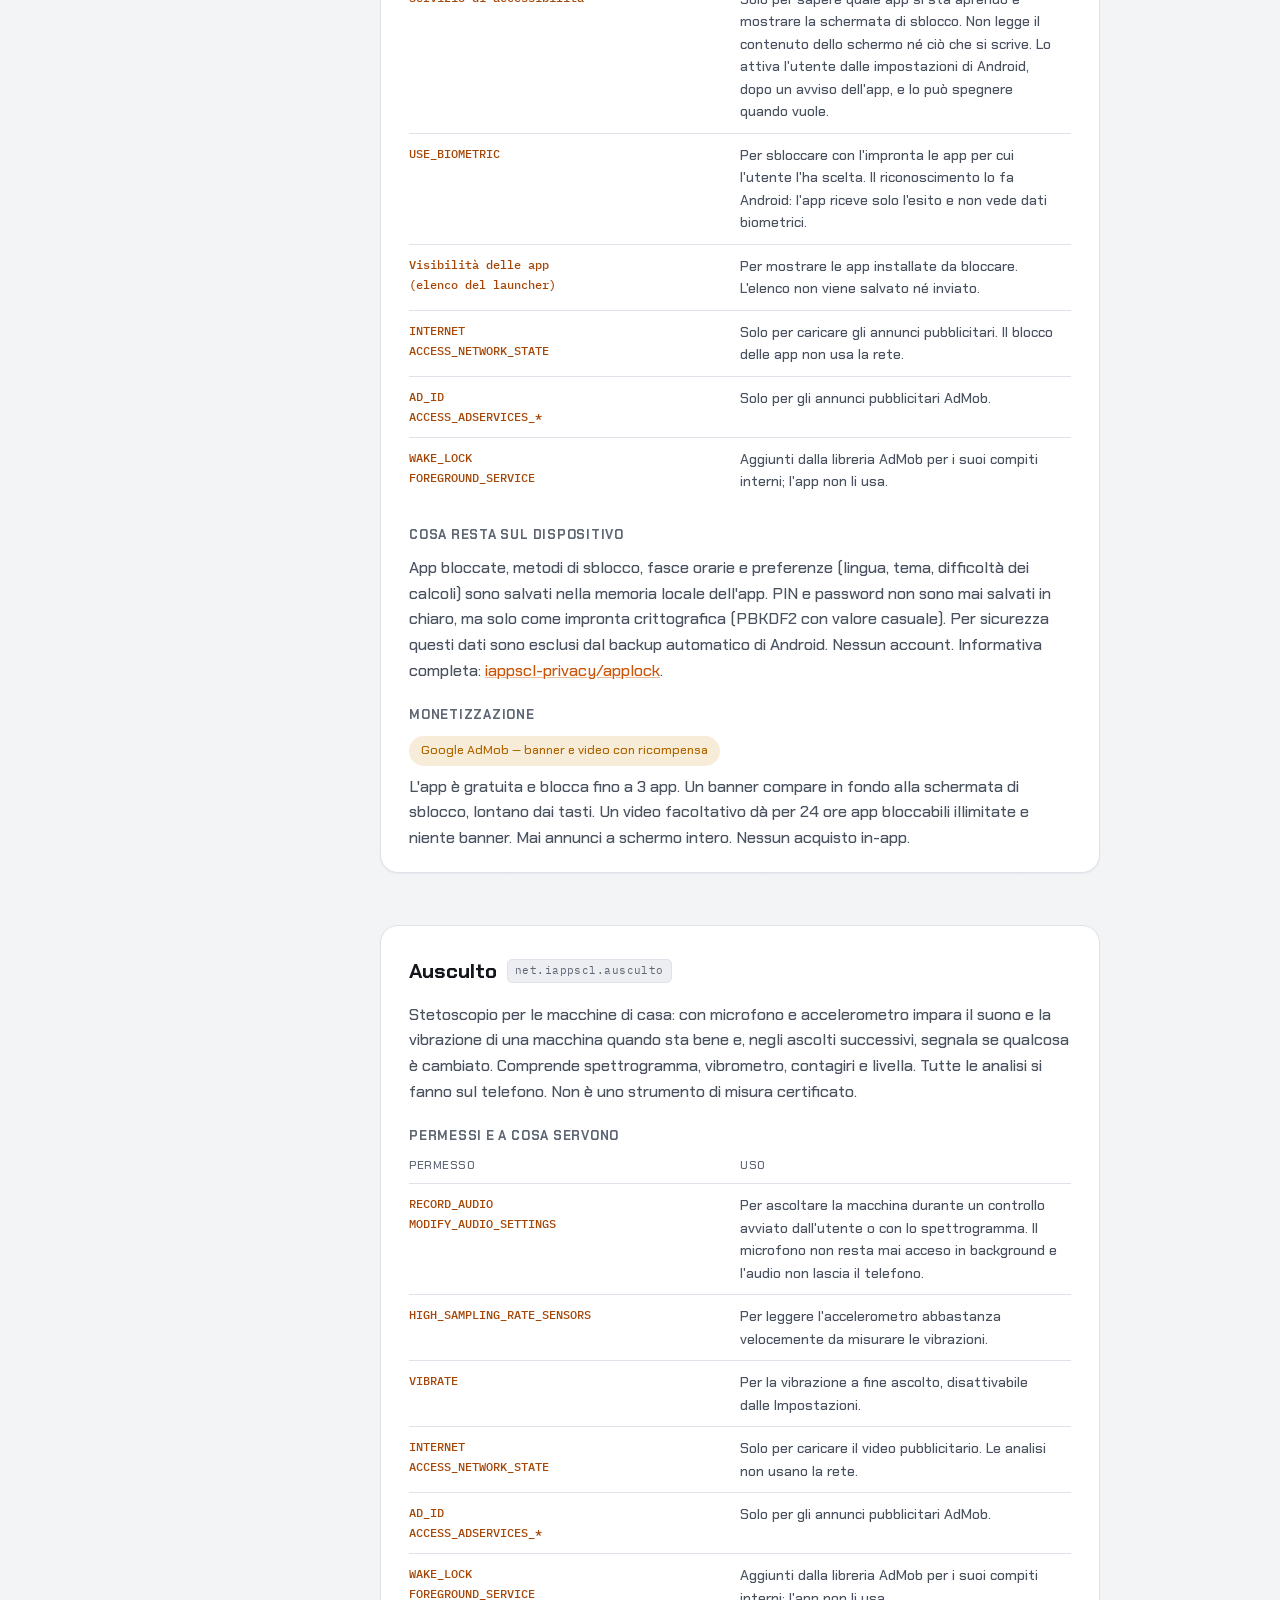
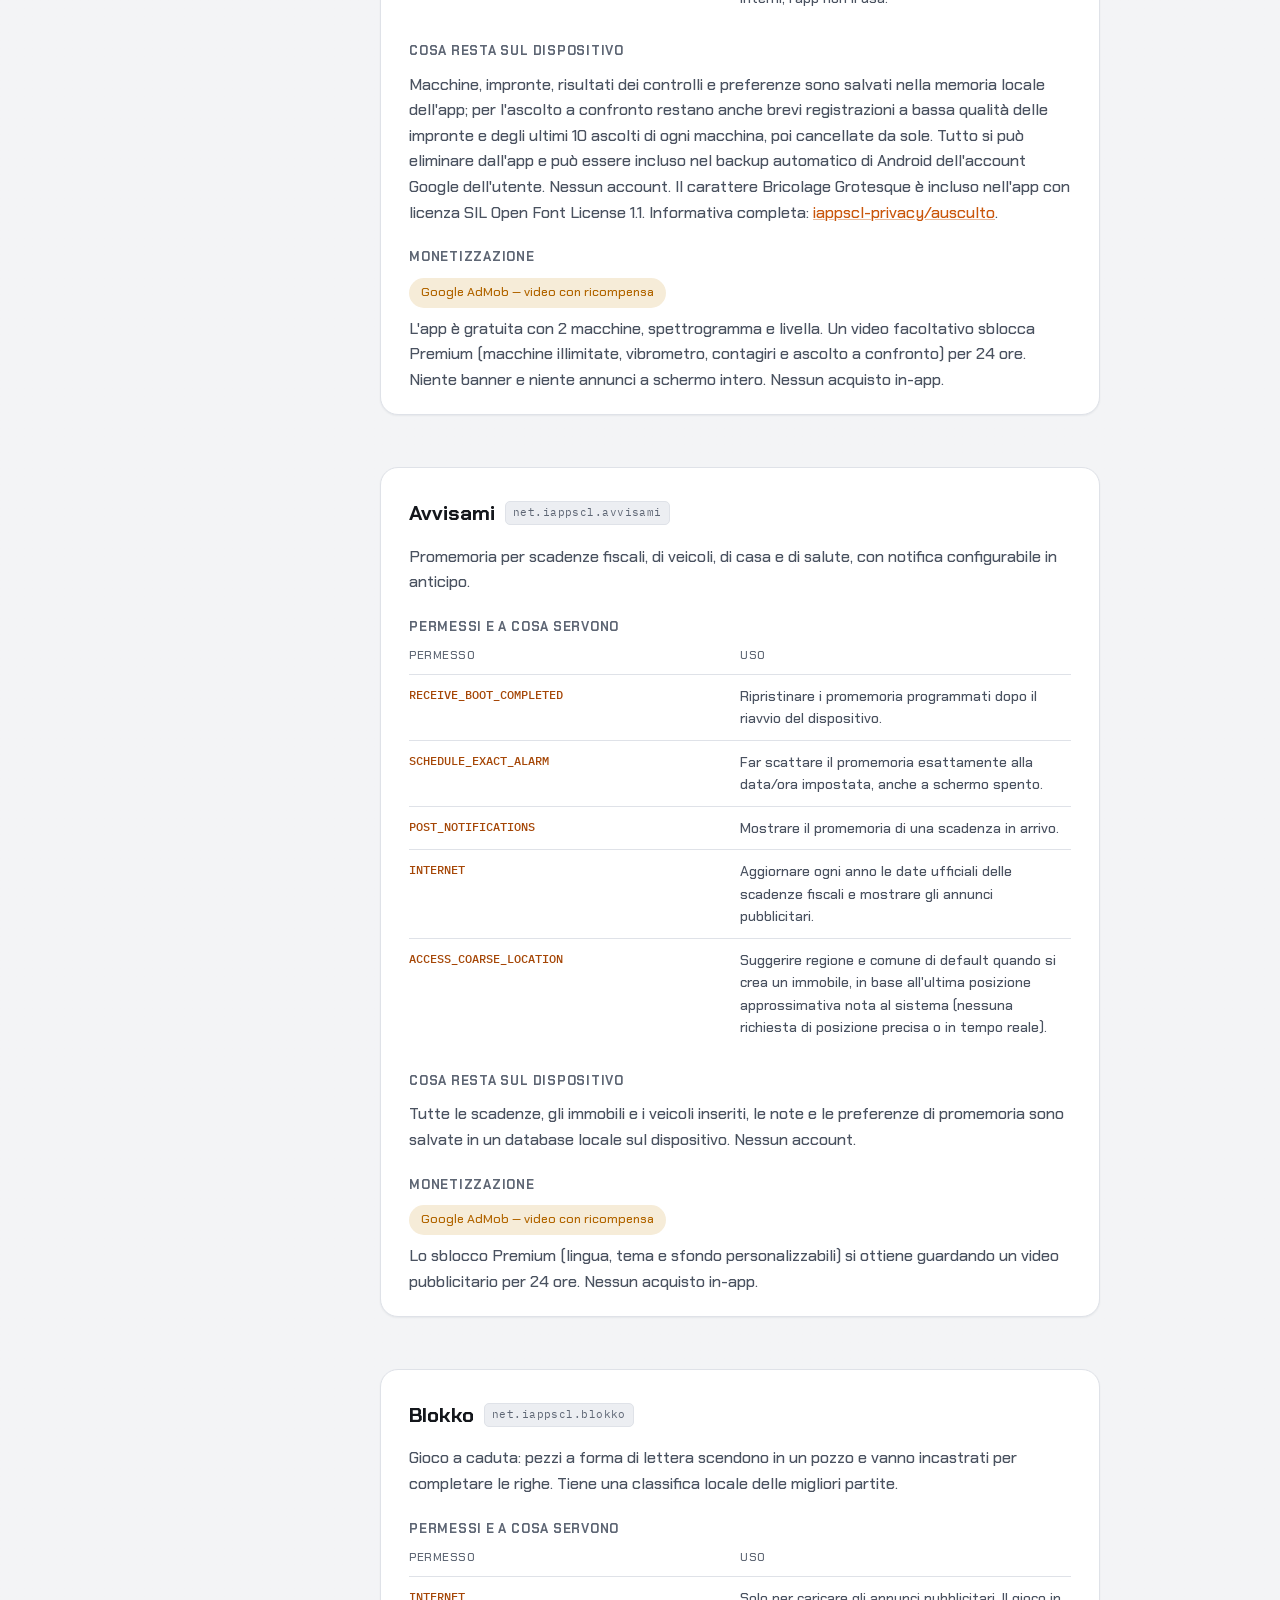
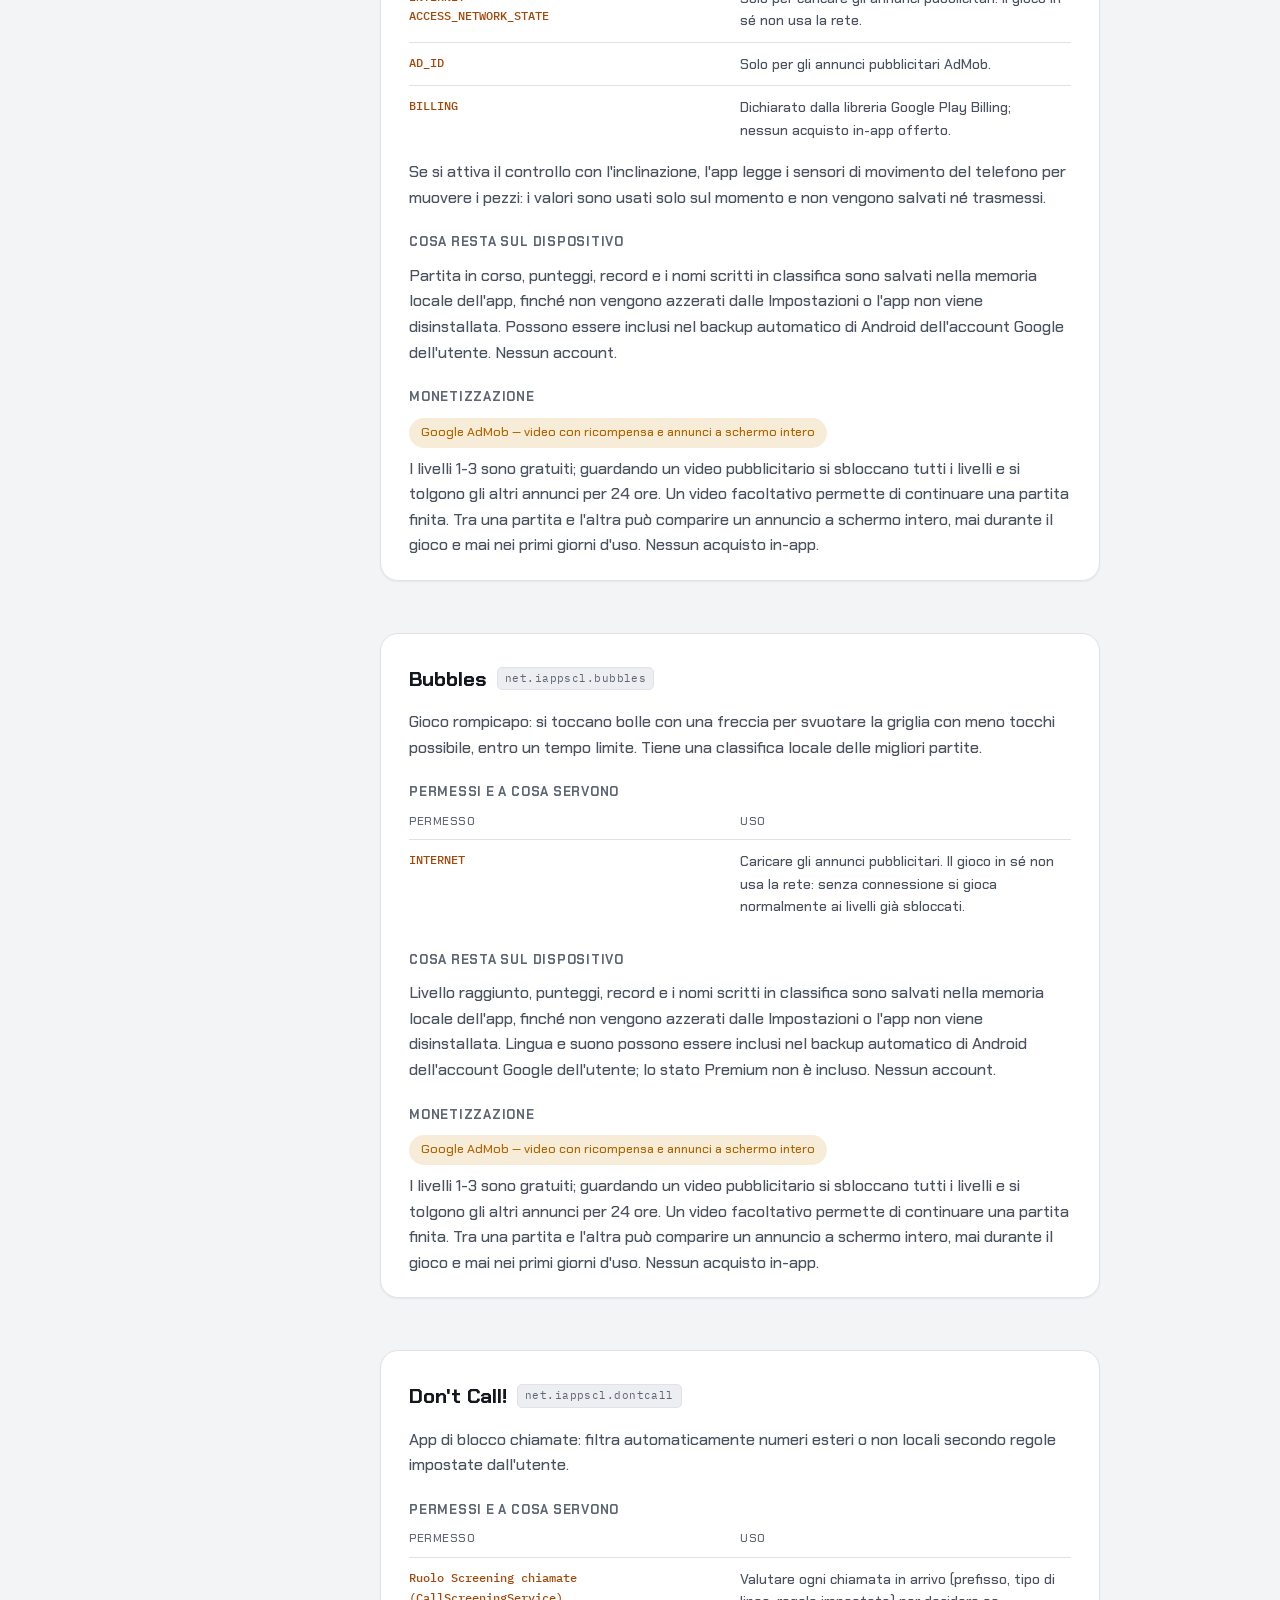
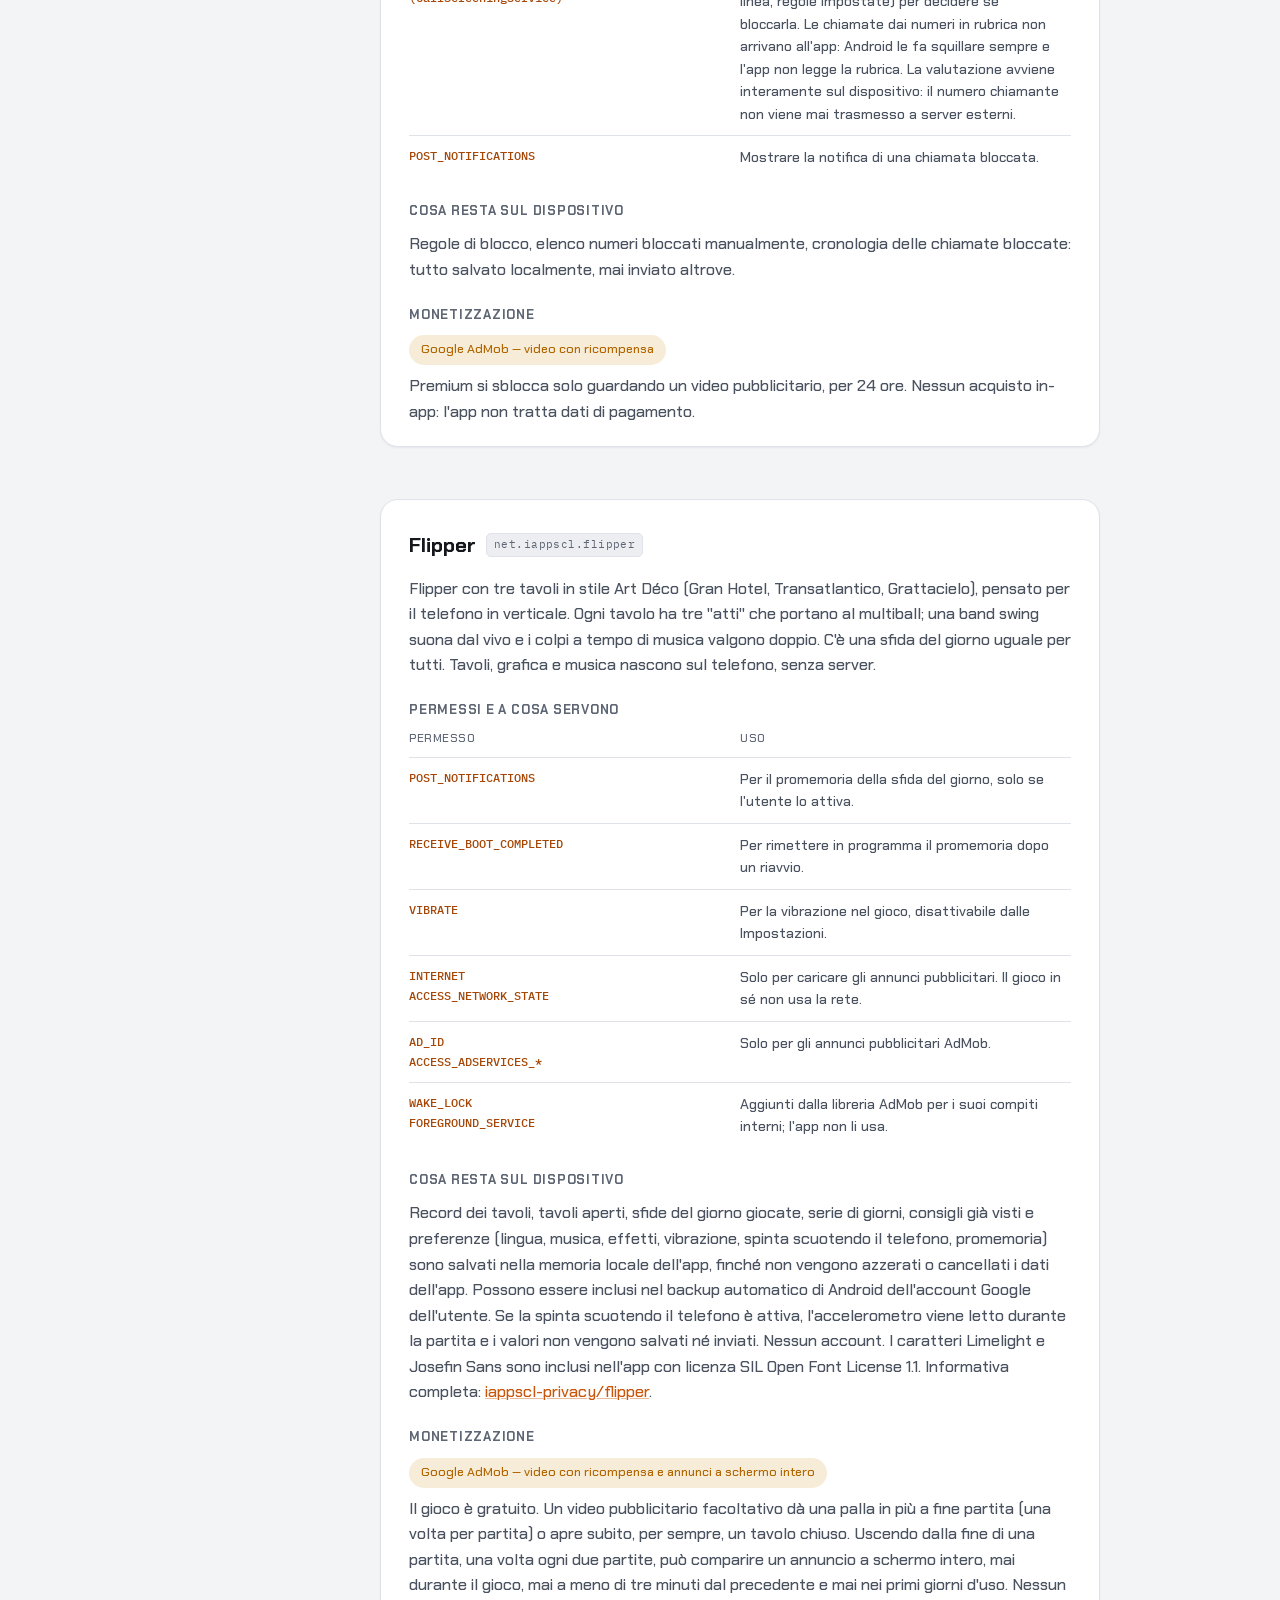
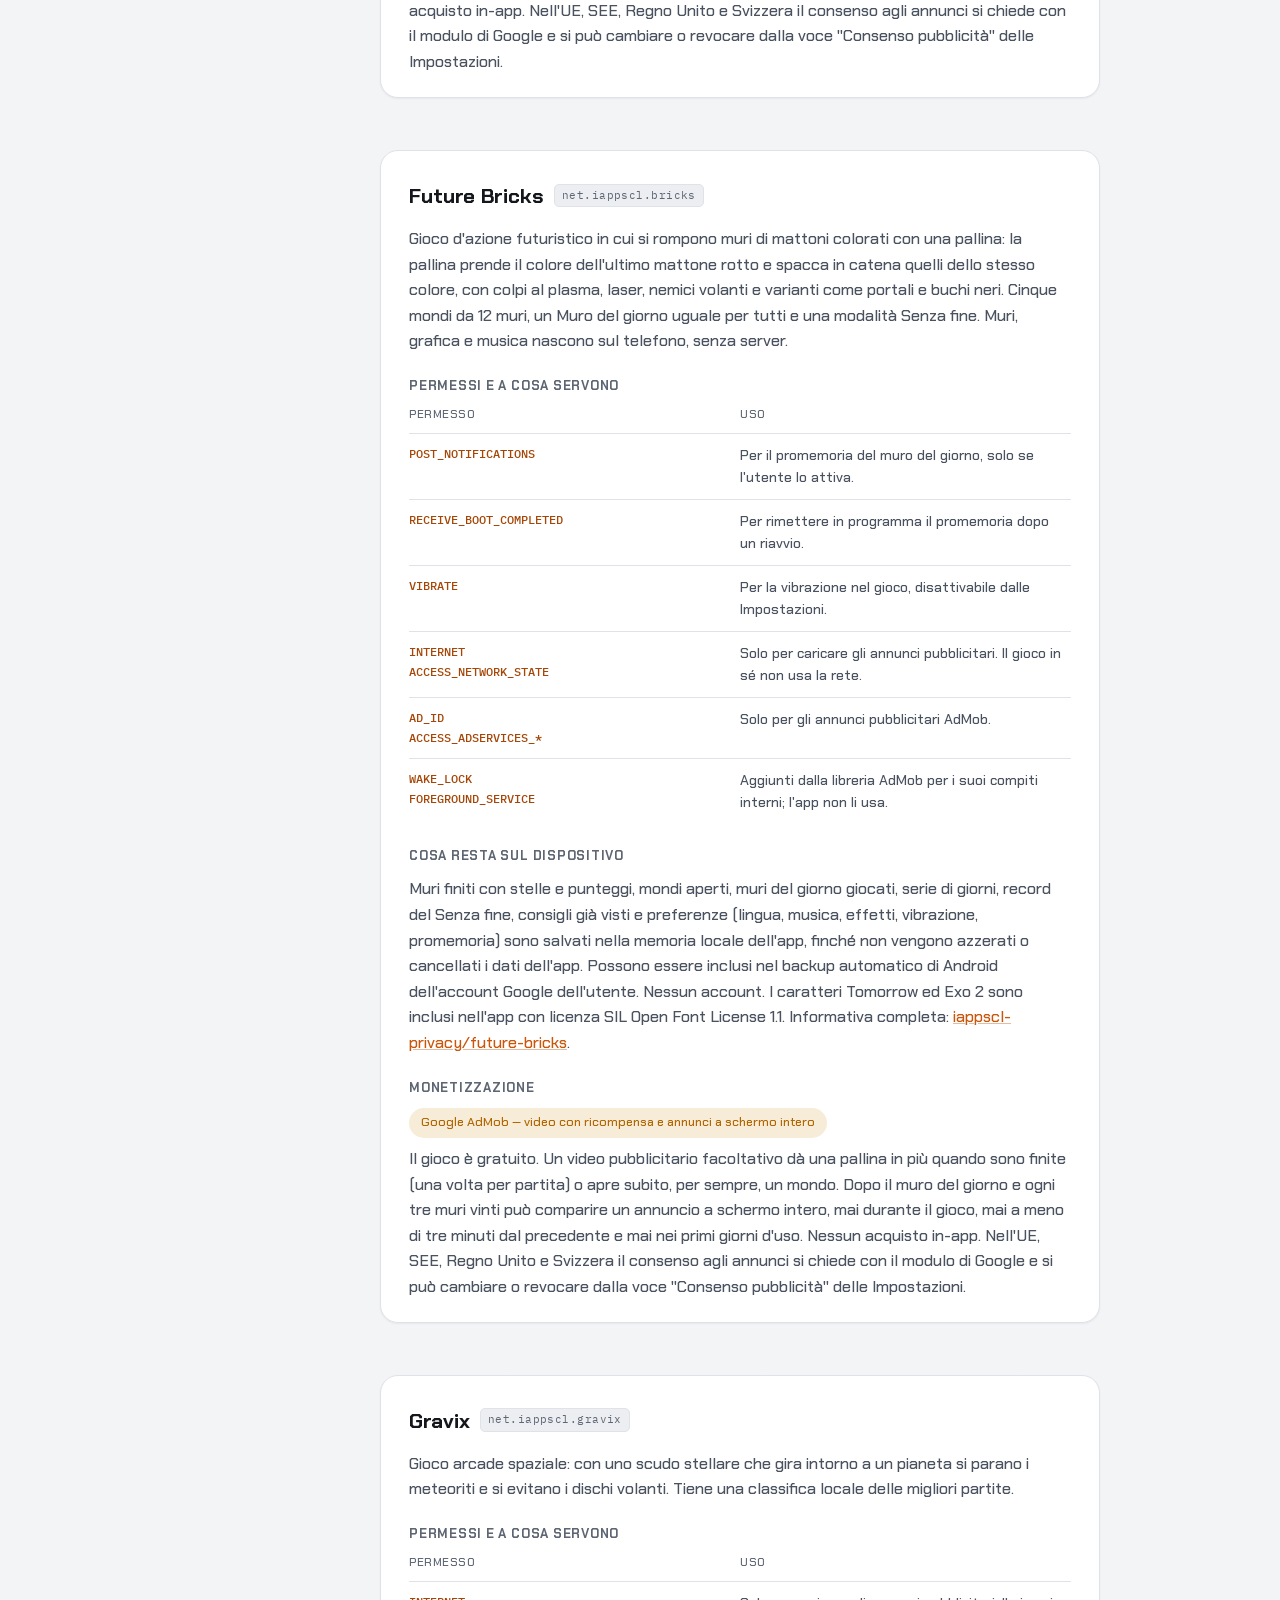
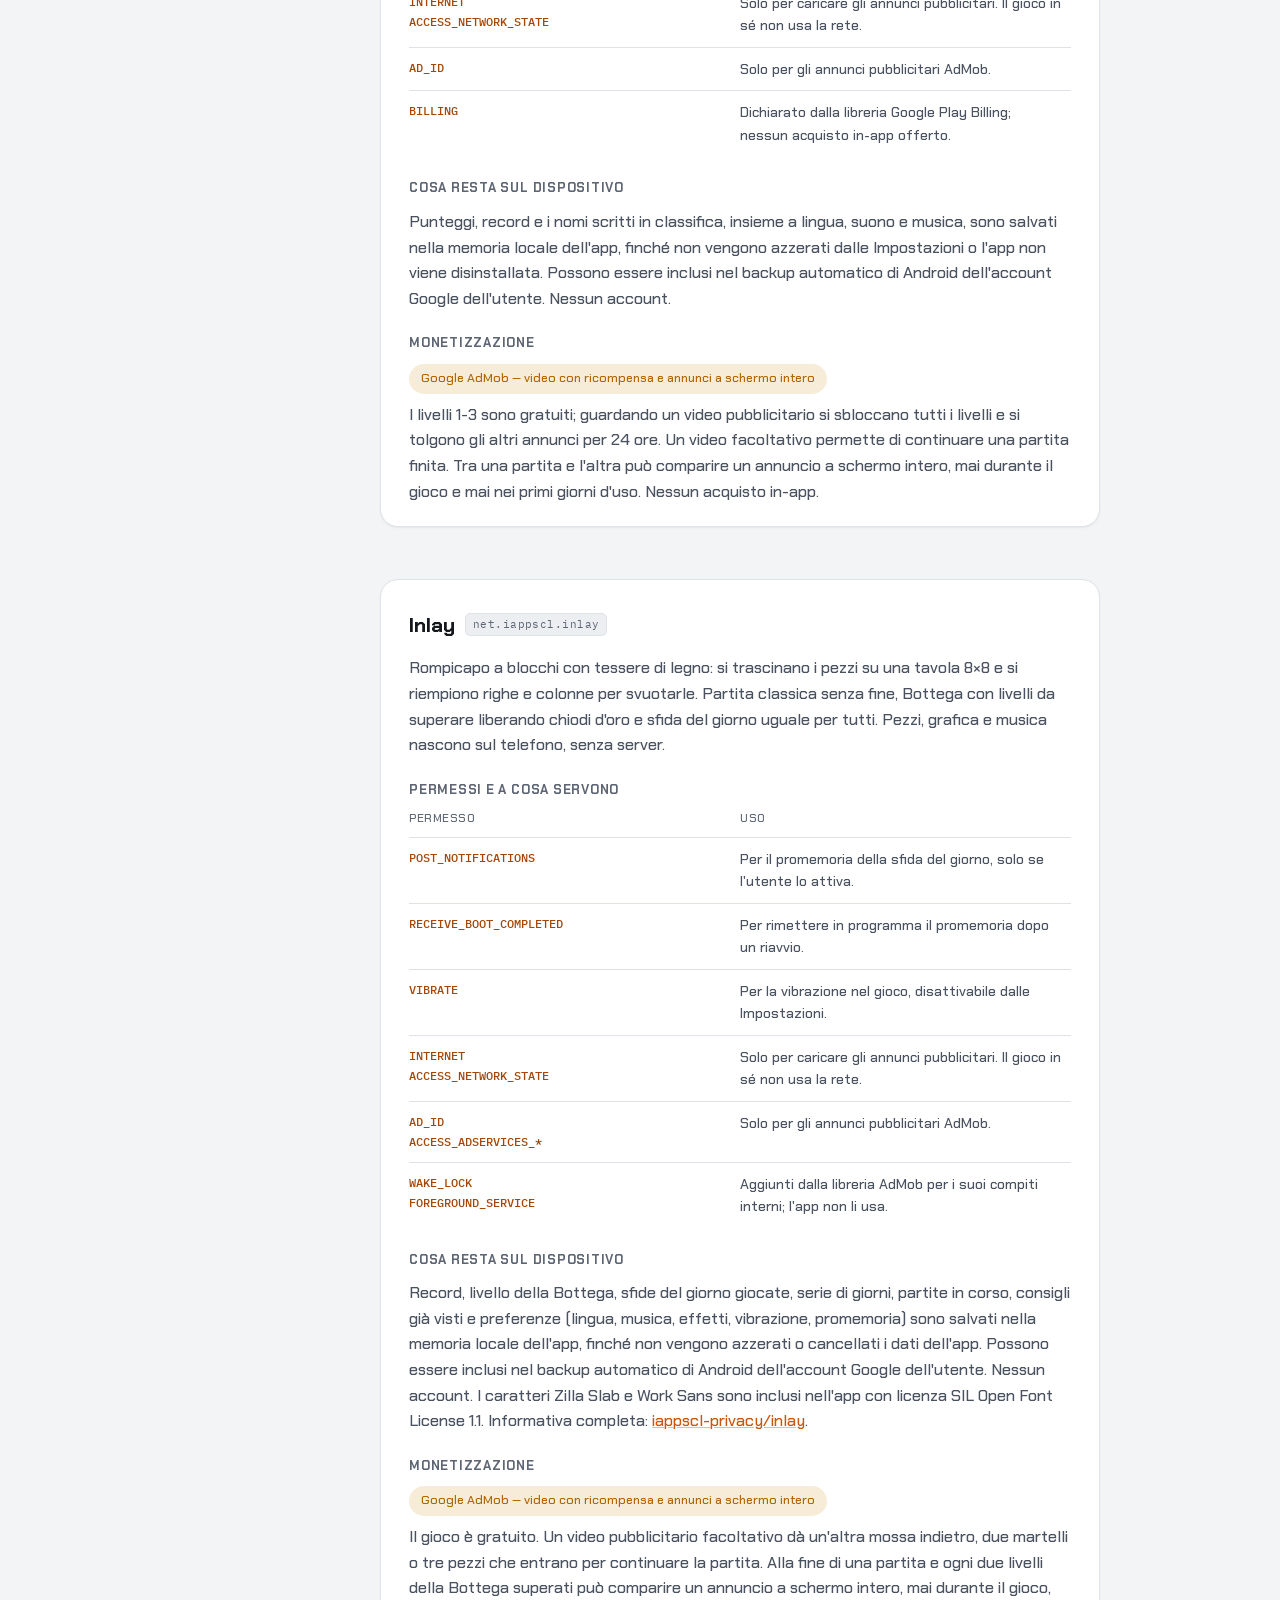
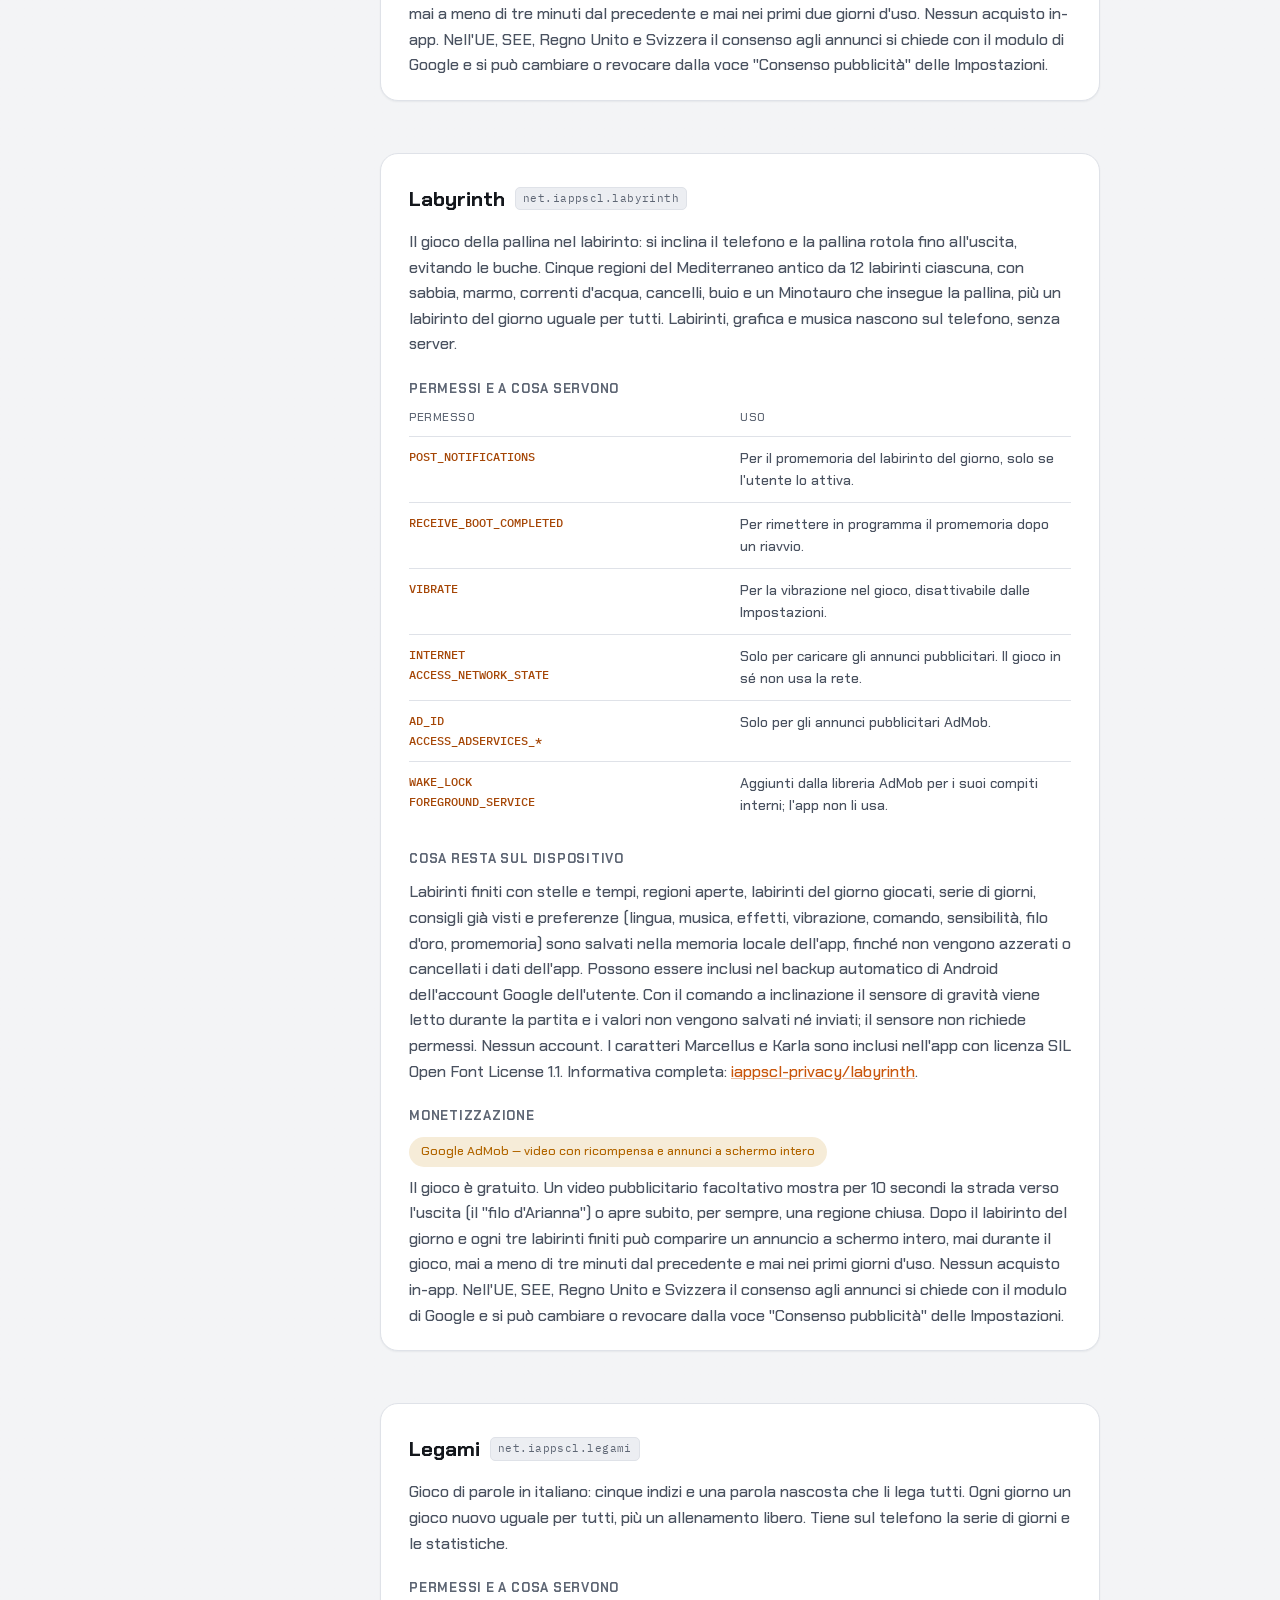
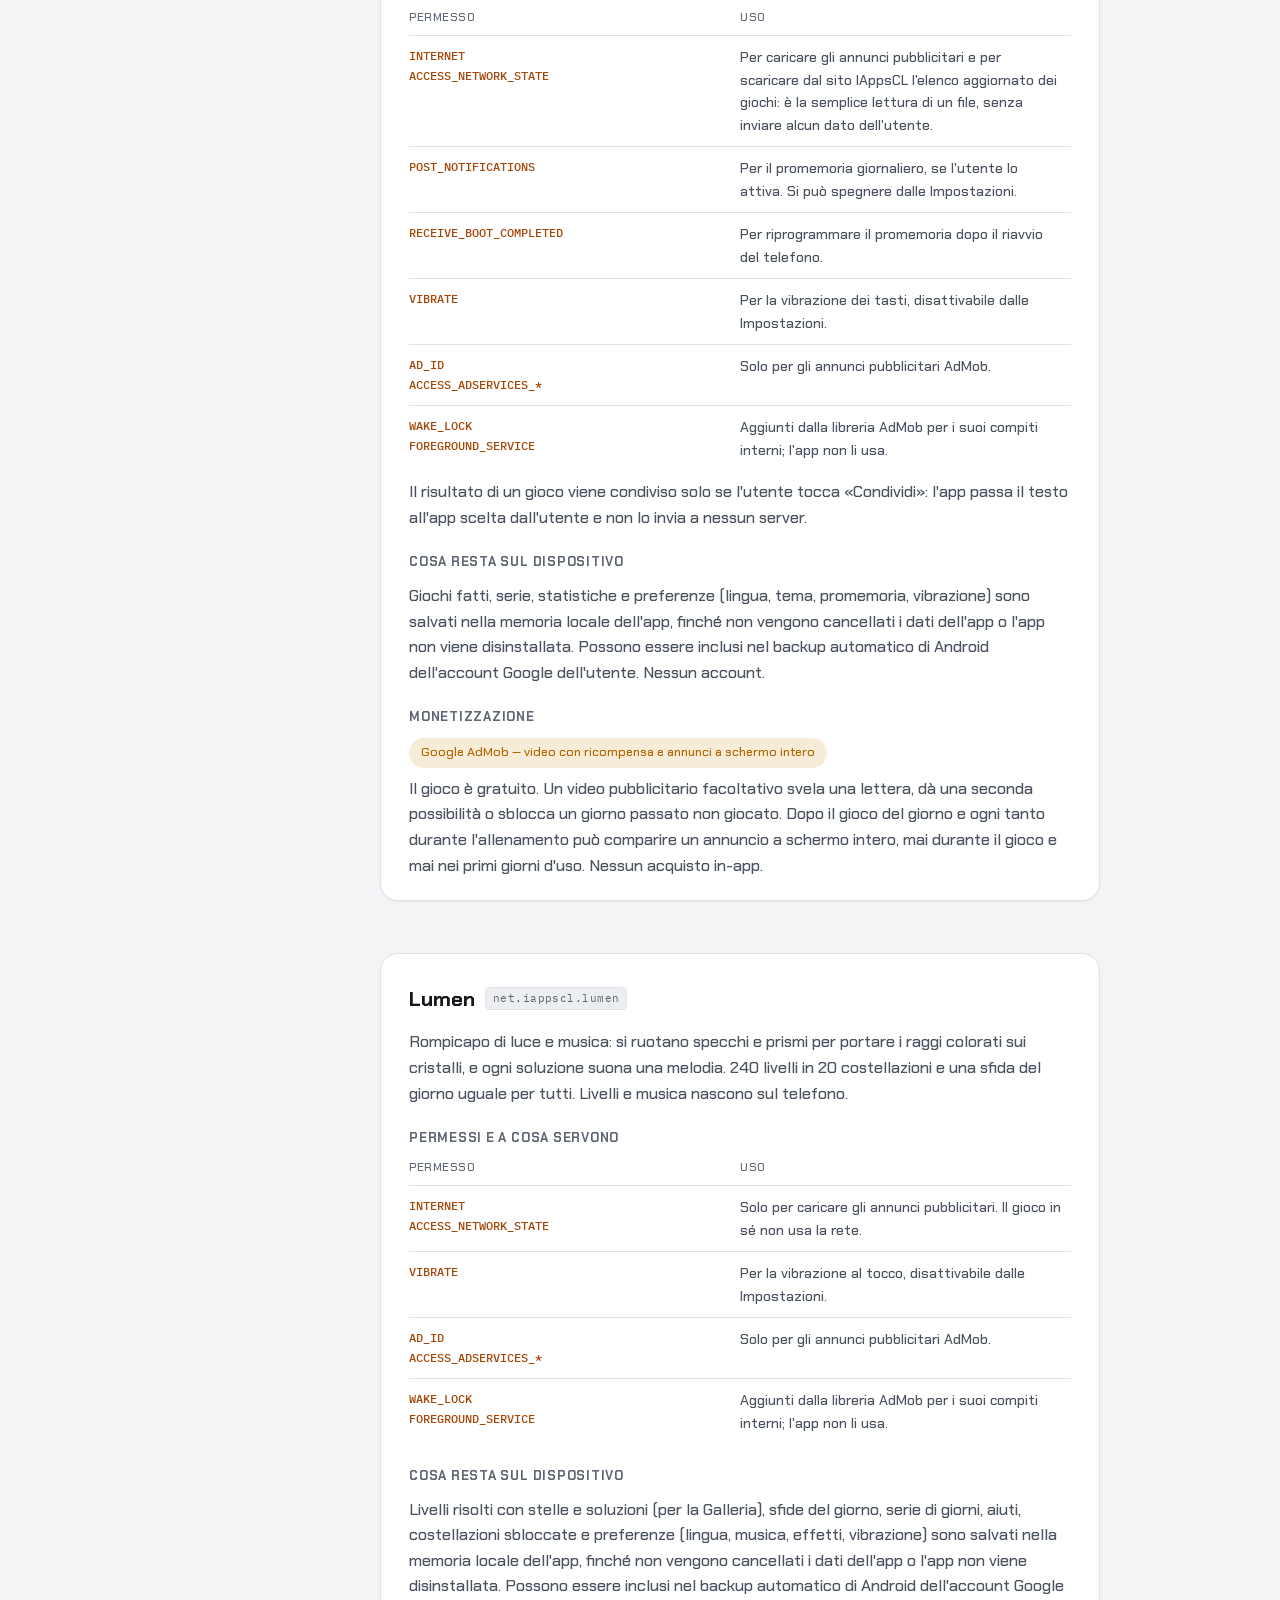
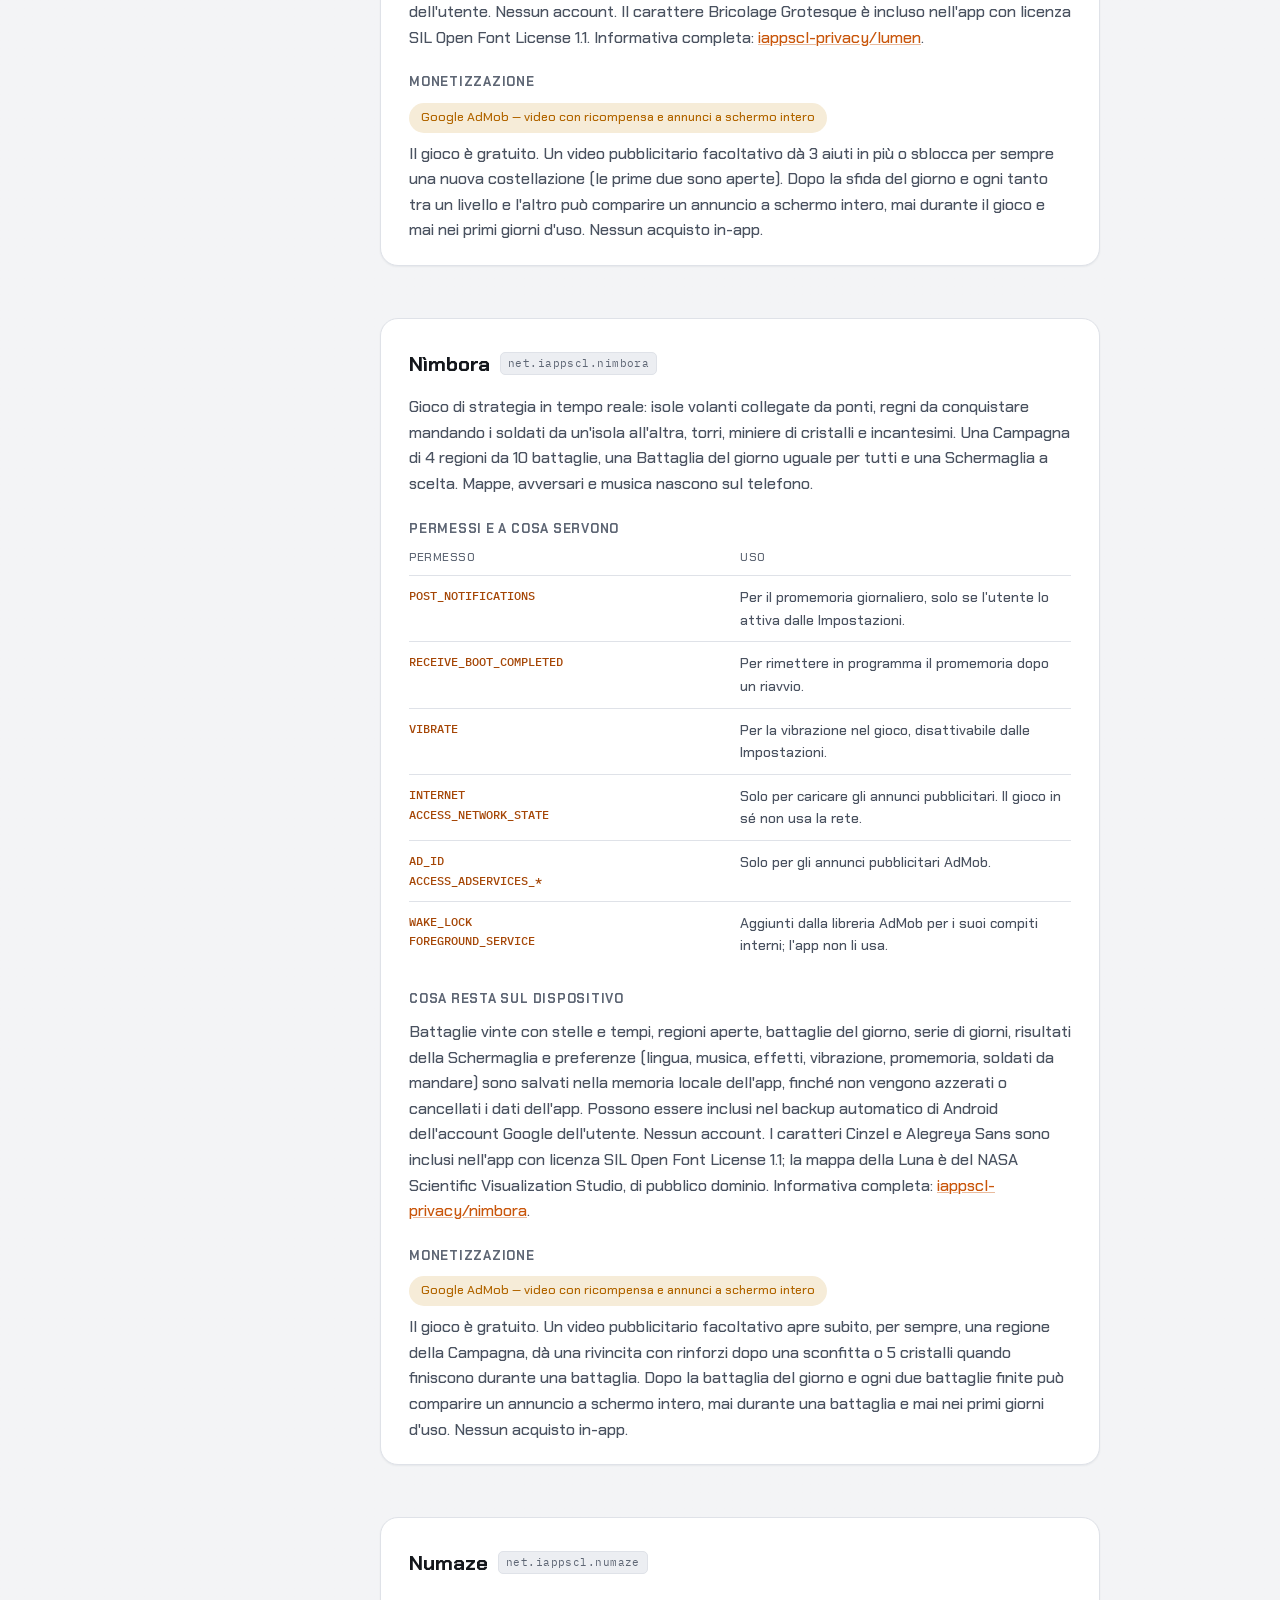
==== commit 17baef32: "Allineamento automatico dall'Excel Co-Authored-By: Claude Opus 5.5 <noreply@anthropic.com>" ====
--- a/privacy.html
+++ b/privacy.html
@@ -379,6 +379,7 @@
     <a class="app-link" href="#lumen"><span class="dot" style="background:#4AF0FF"></span>Lumen</a>
     <a class="app-link" href="#nimbora"><span class="dot" style="background:#E2B65C"></span>Nìmbora</a>
     <a class="app-link" href="#numaze"><span class="dot" style="background:#F08A1C"></span>Numaze</a>
+    <a class="app-link" href="#ochre"><span class="dot" style="background:#E8A33A"></span>Ochre</a>
     <a class="app-link" href="#onetool"><span class="dot" style="background:#7A4FBD"></span>OneTool</a>
     <a class="app-link" href="#pulsix"><span class="dot" style="background:#F5C400"></span>Pulsix</a>
     <a class="app-link" href="#recplay"><span class="dot" style="background:#D81B60"></span>Rec&amp;Play</a>
@@ -797,6 +798,31 @@
       <p>Il gioco è gratuito. Un video pubblicitario facoltativo dà altri aiuti, 15 secondi in più nella sfida a tempo o sblocca un giorno passato non giocato. Dopo il gioco del giorno e ogni tanto tra i livelli o tra le sfide può comparire un annuncio a schermo intero, mai durante il gioco e mai nei primi giorni d'uso. Nessun acquisto in-app.</p>
     </section>
 
+    <section class="app-card" id="ochre">
+      <h2>Ochre <span class="tag">net.iappscl.ochre</span></h2>
+      <p>Rompicapo di sabbia colorata in clessidre di vetro: si versano gli strati da una clessidra all'altra e si capovolgono le clessidre, che invertono l'ordine degli strati, finché ogni colore sta in una sola. Viaggio a livelli in sei tappe nel deserto e sfida del giorno uguale per tutti. Livelli, grafica e musica nascono sul telefono, senza server.</p>
+
+      <h3>Permessi e a cosa servono</h3>
+      <table class="perm">
+        <tr><th>Permesso</th><th>Uso</th></tr>
+        <tr><td class="perm-name">POST_NOTIFICATIONS</td><td>Per il promemoria della sfida del giorno, solo se l'utente lo attiva.</td></tr>
+        <tr><td class="perm-name">RECEIVE_BOOT_COMPLETED</td><td>Per rimettere in programma il promemoria dopo un riavvio.</td></tr>
+        <tr><td class="perm-name">VIBRATE</td><td>Per la vibrazione nel gioco, disattivabile dalle Impostazioni.</td></tr>
+        <tr><td class="perm-name">INTERNET<br>ACCESS_NETWORK_STATE</td><td>Solo per caricare gli annunci pubblicitari. Il gioco in sé non usa la rete.</td></tr>
+        <tr><td class="perm-name">AD_ID<br>ACCESS_ADSERVICES_*</td><td>Solo per gli annunci pubblicitari AdMob.</td></tr>
+        <tr><td class="perm-name">WAKE_LOCK<br>FOREGROUND_SERVICE</td><td>Aggiunti dalla libreria AdMob per i suoi compiti interni; l'app non li usa.</td></tr>
+      </table>
+
+      <h3>Cosa resta sul dispositivo</h3>
+      <p>Livello raggiunto, stelle, sfide del giorno giocate, serie di giorni, partite in corso, consigli già visti e preferenze (lingua, musica, effetti, vibrazione, promemoria, simboli sui colori, frecce di aiuto) sono salvati nella memoria locale dell'app, finché non vengono azzerati o cancellati i dati dell'app. Possono essere inclusi nel backup automatico di Android dell'account Google dell'utente. Nessun account. I caratteri El Messiri e Nunito sono inclusi nell'app con licenza SIL Open Font License 1.1; musica ed effetti sono sintetizzati dall'app. Informativa completa: <a href="https://luigicasella73-afk.github.io/iappscl-privacy/ochre/" target="_blank" rel="noopener">iappscl-privacy/ochre</a>.</p>
+
+      <h3>Monetizzazione</h3>
+      <div class="pill-row">
+        <span class="pill warm">Google AdMob — video con ricompensa e annunci a schermo intero</span>
+      </div>
+      <p>Il gioco è gratuito. Un video pubblicitario facoltativo mostra la mossa giusta (aiuto), dà altre cinque mosse indietro o aggiunge una clessidra vuota. Ogni due livelli superati può comparire un annuncio a schermo intero, mai durante il gioco, mai a meno di tre minuti dal precedente e mai nei primi due giorni d'uso. Nessun acquisto in-app. Nell'UE, SEE, Regno Unito e Svizzera il consenso agli annunci si chiede con il modulo di Google e si può cambiare o revocare dalla voce "Consenso pubblicità" delle Impostazioni.</p>
+    </section>
+
     <section class="app-card" id="onetool">
       <h2>OneTool <span class="tag">net.iappscl.onetool</span></h2>
       <p>Raccolta di strumenti pratici (bussola, livella, contafrequenza, fonometro, lente, specchio, torcia e altri).</p>
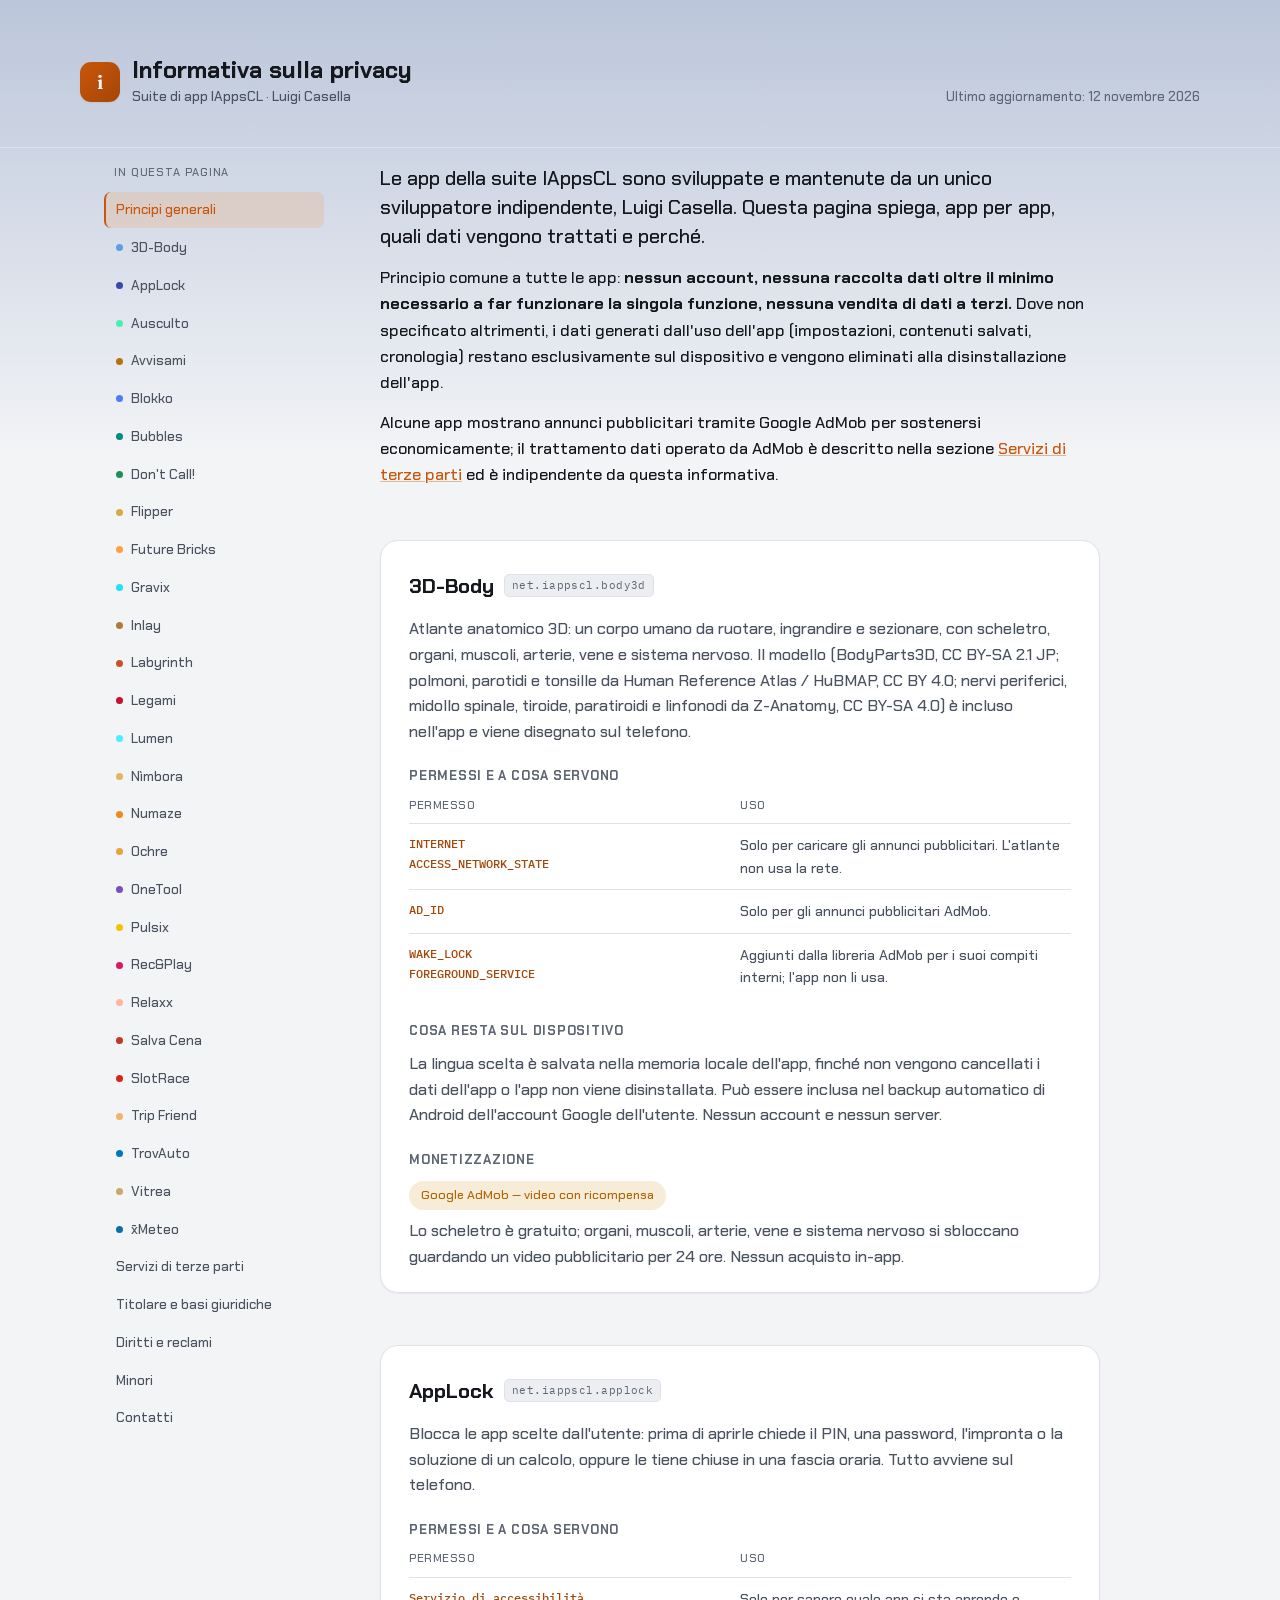
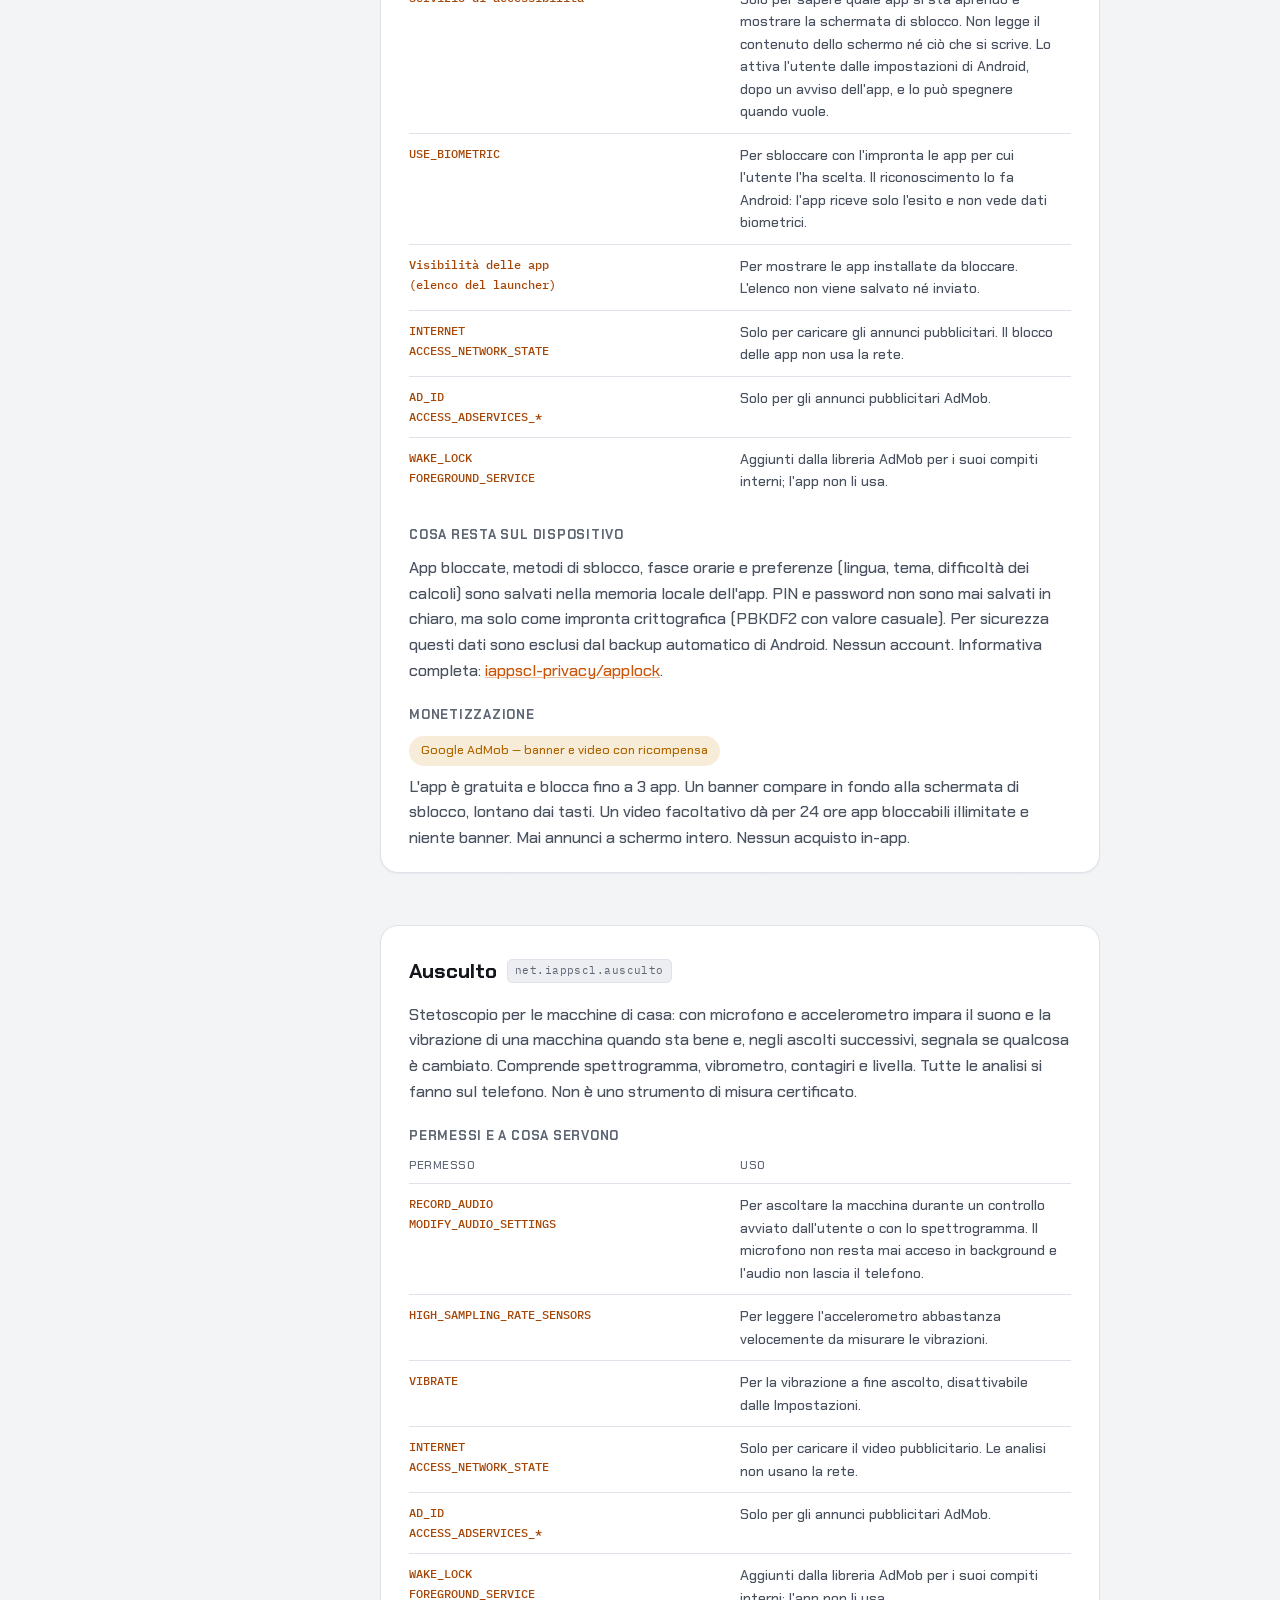
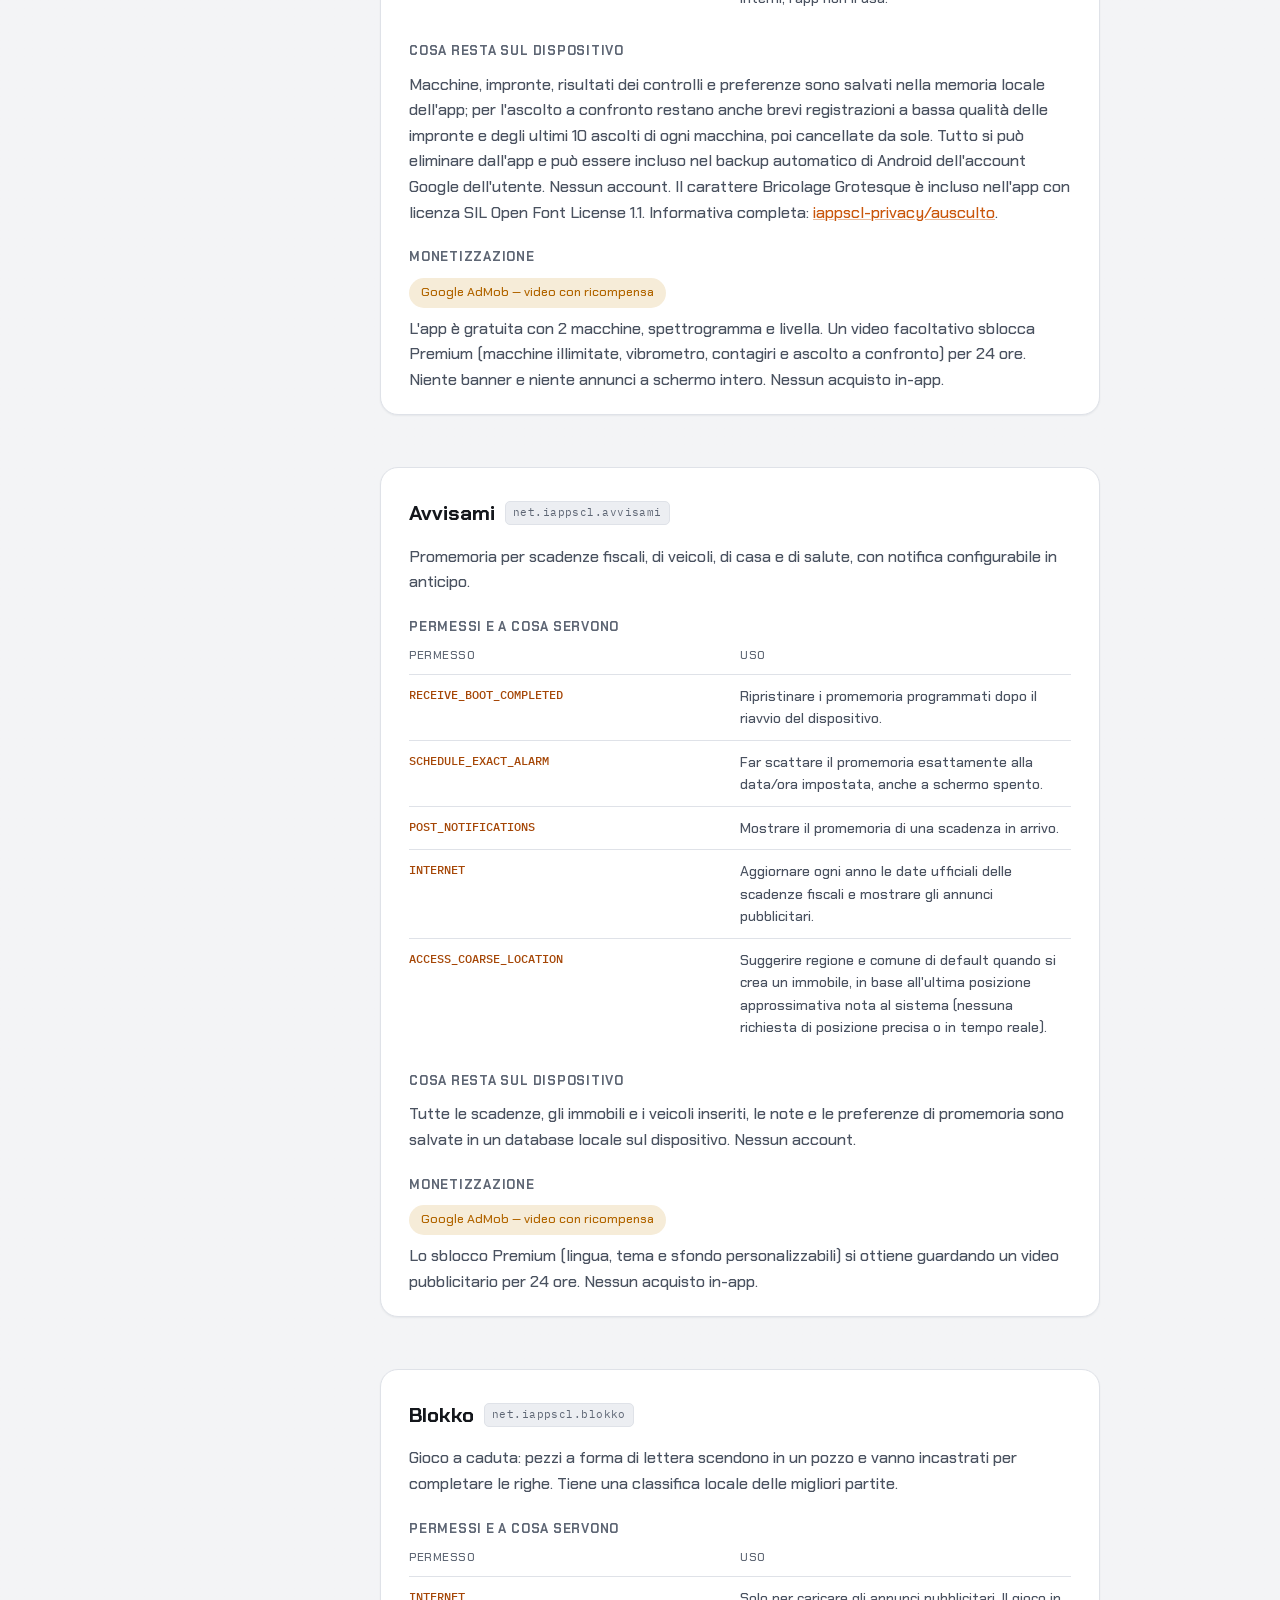
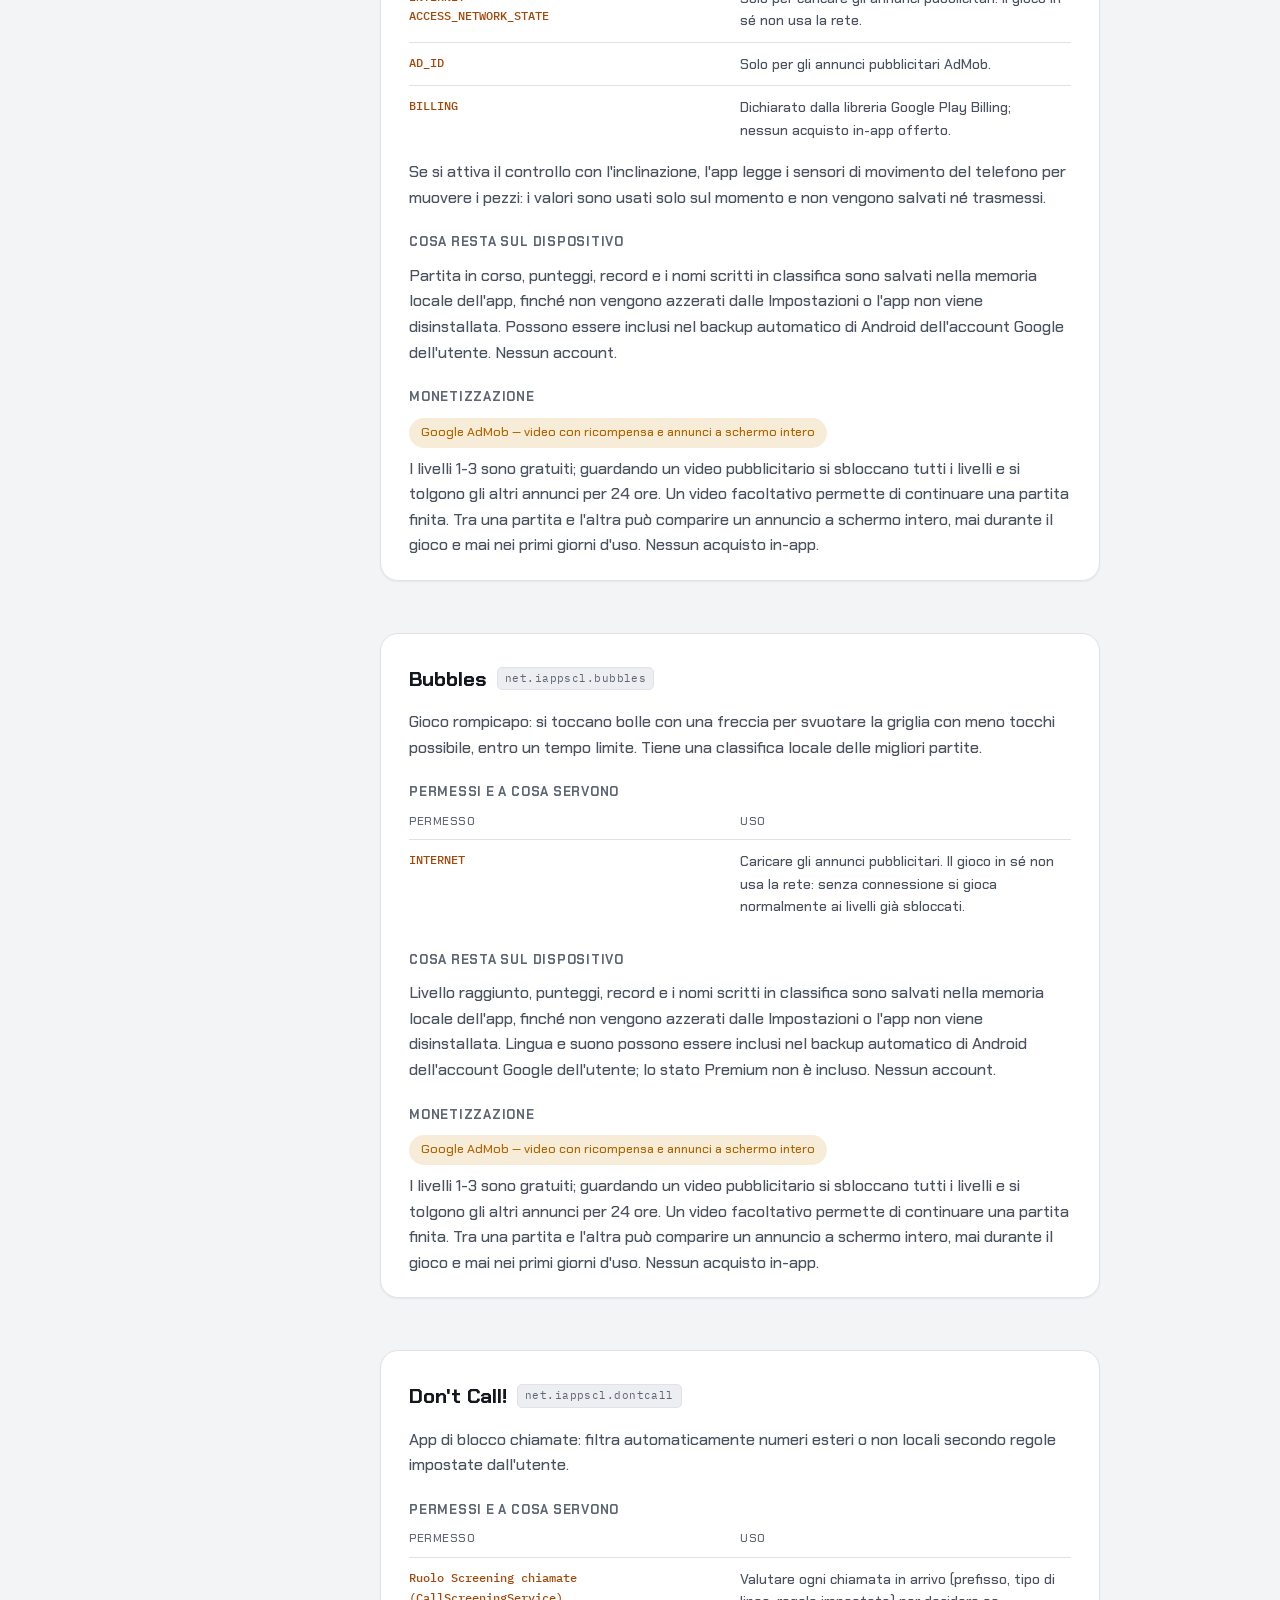
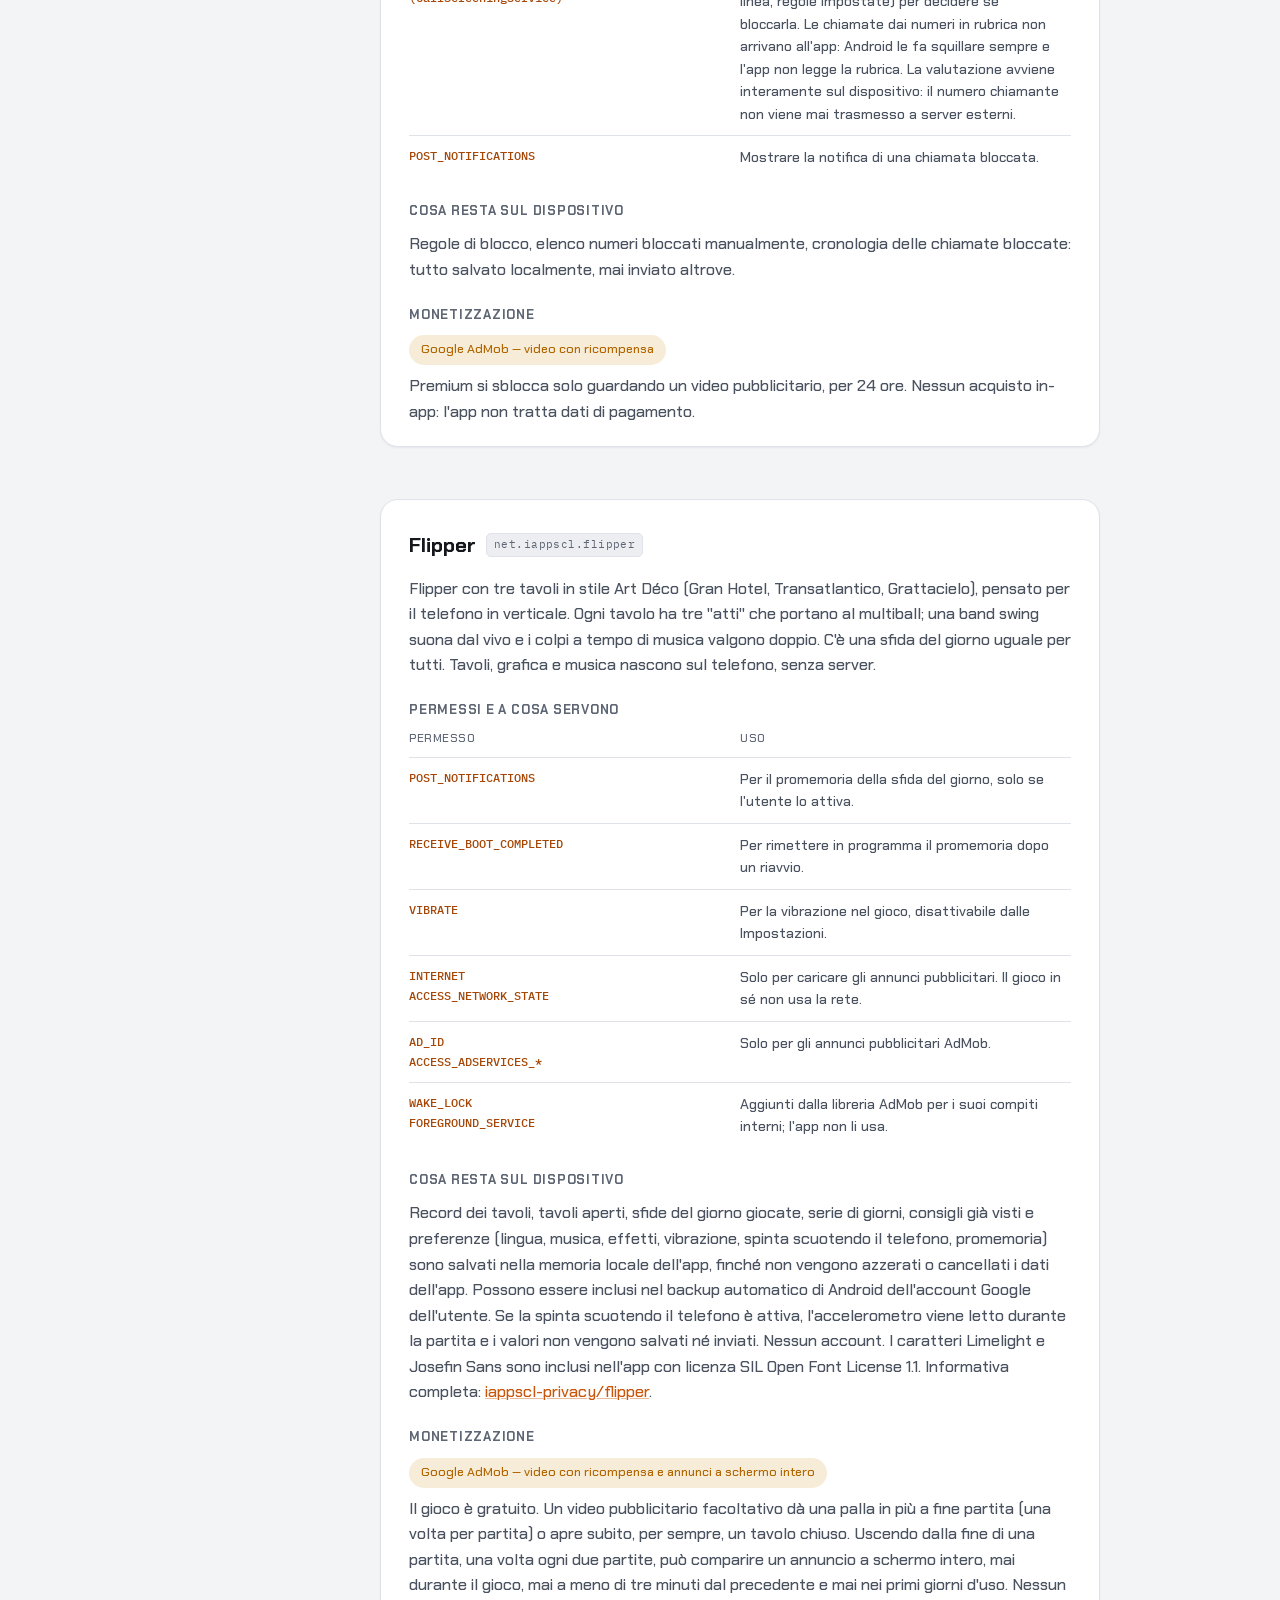
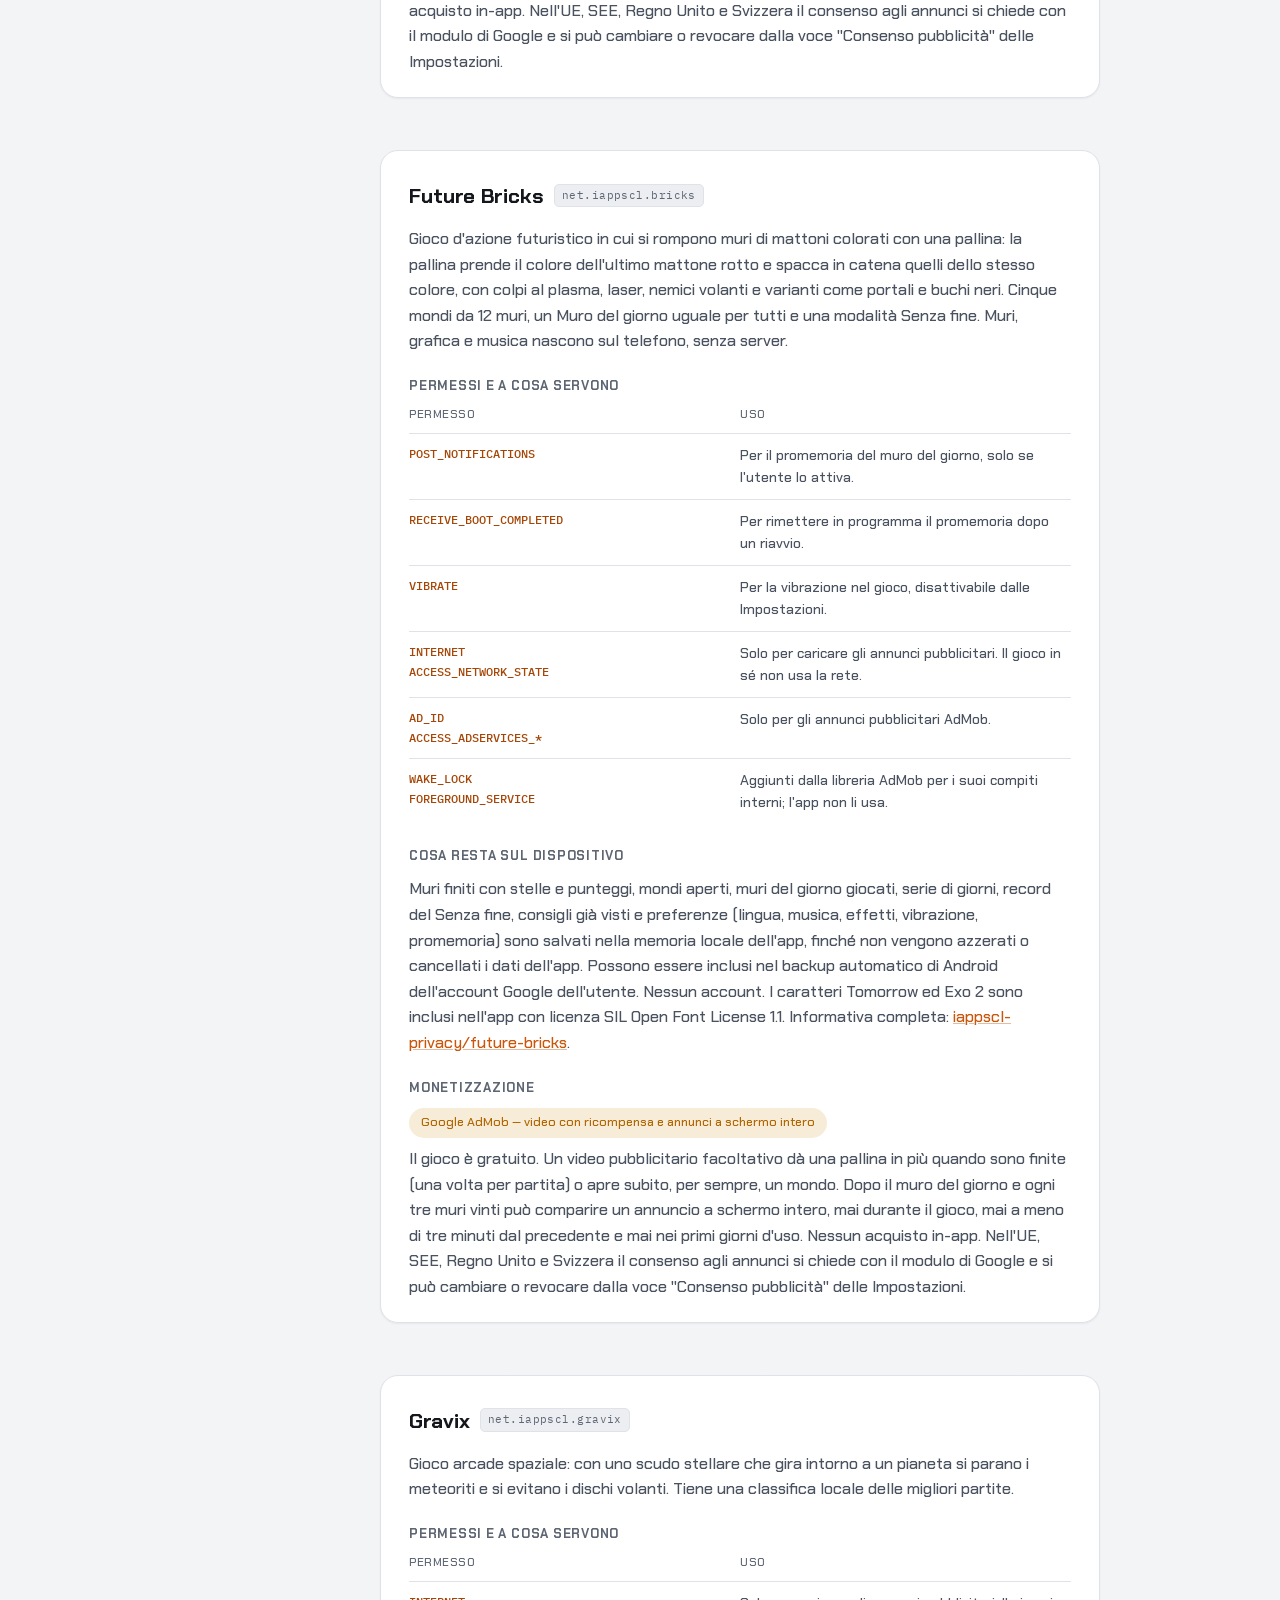
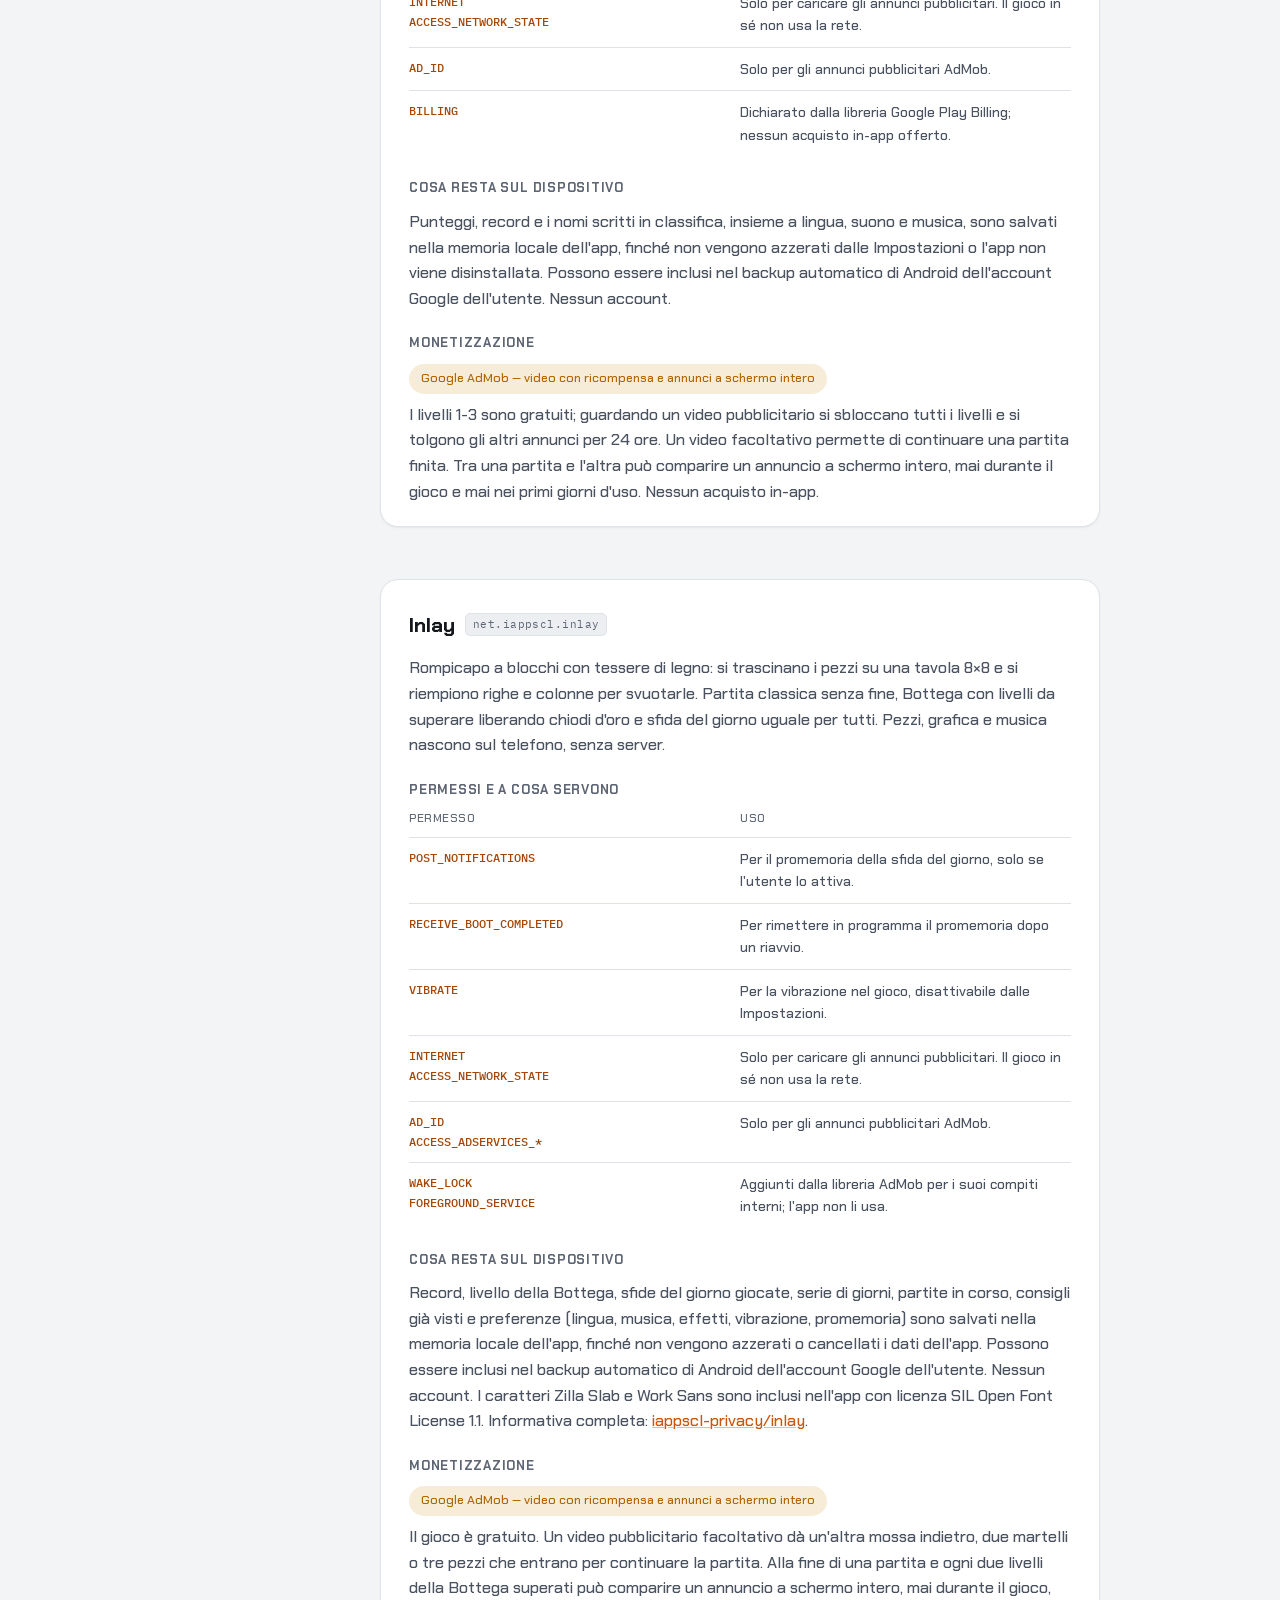
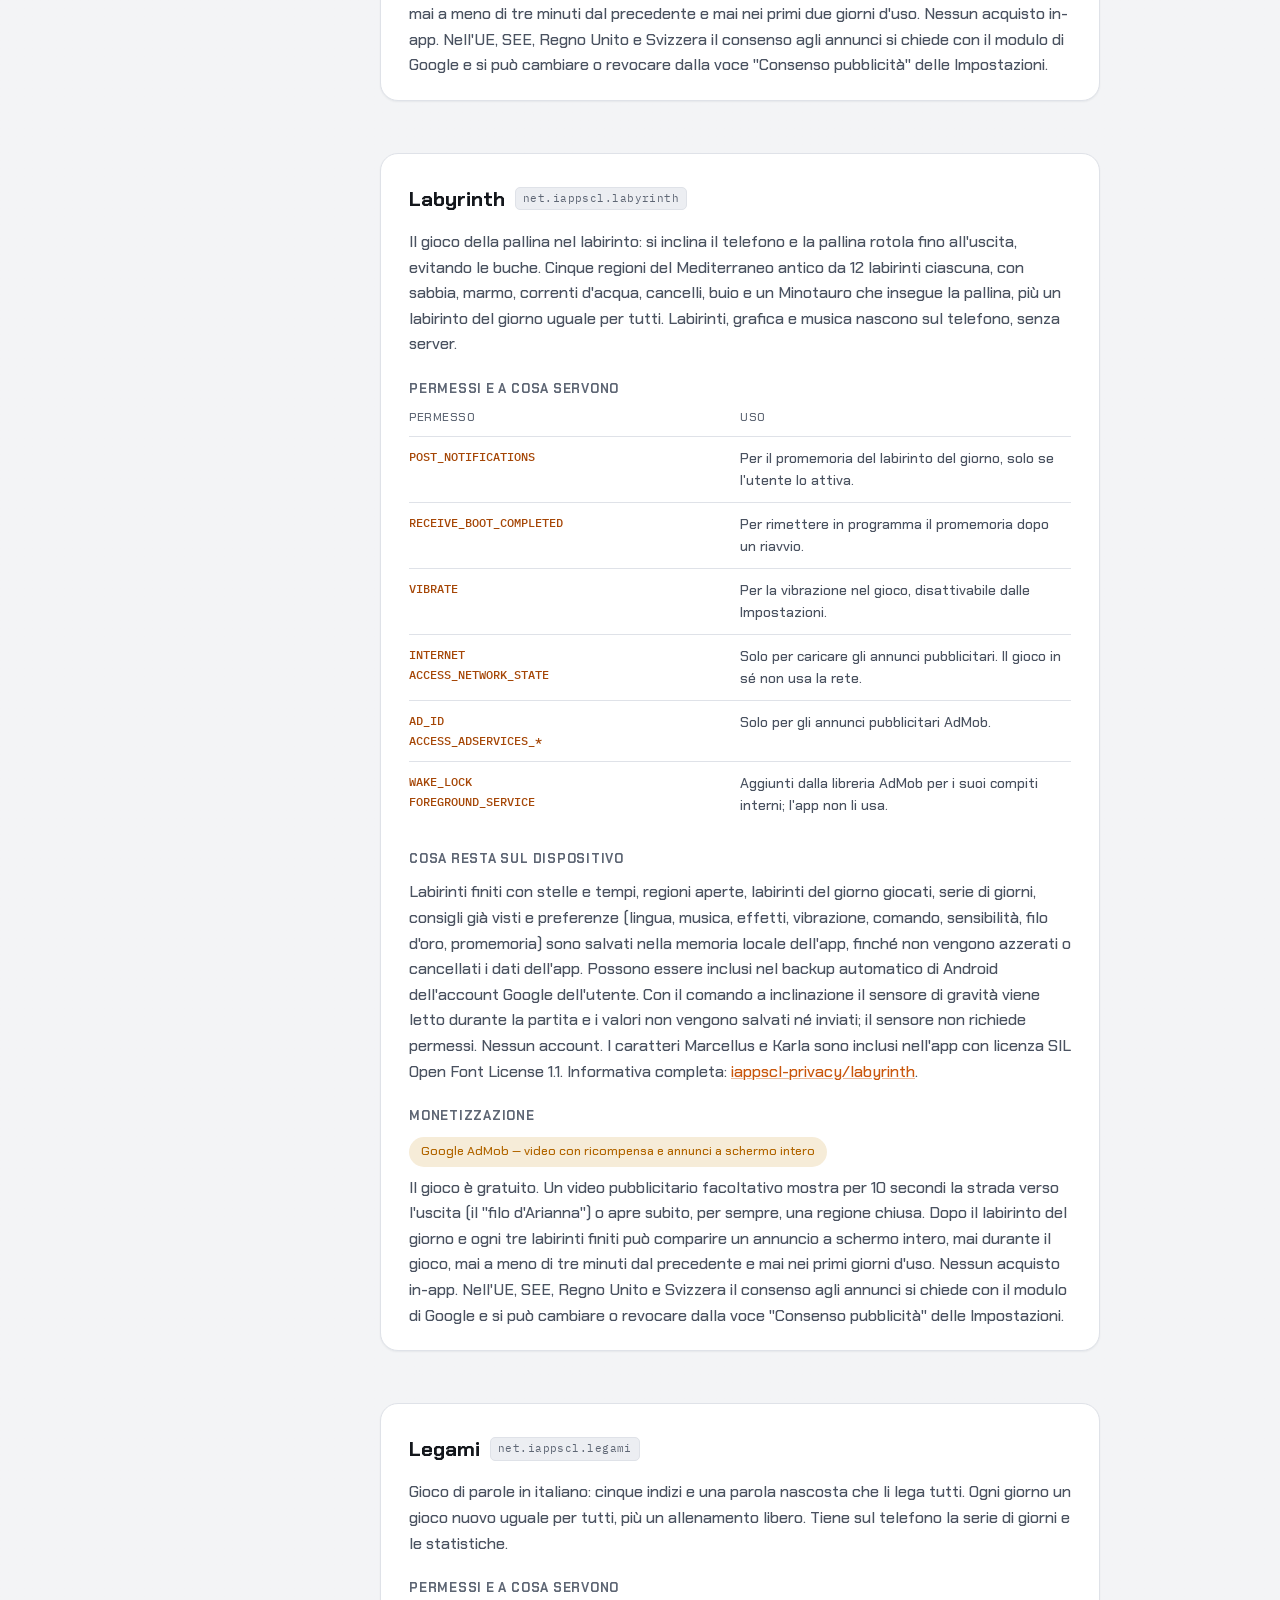
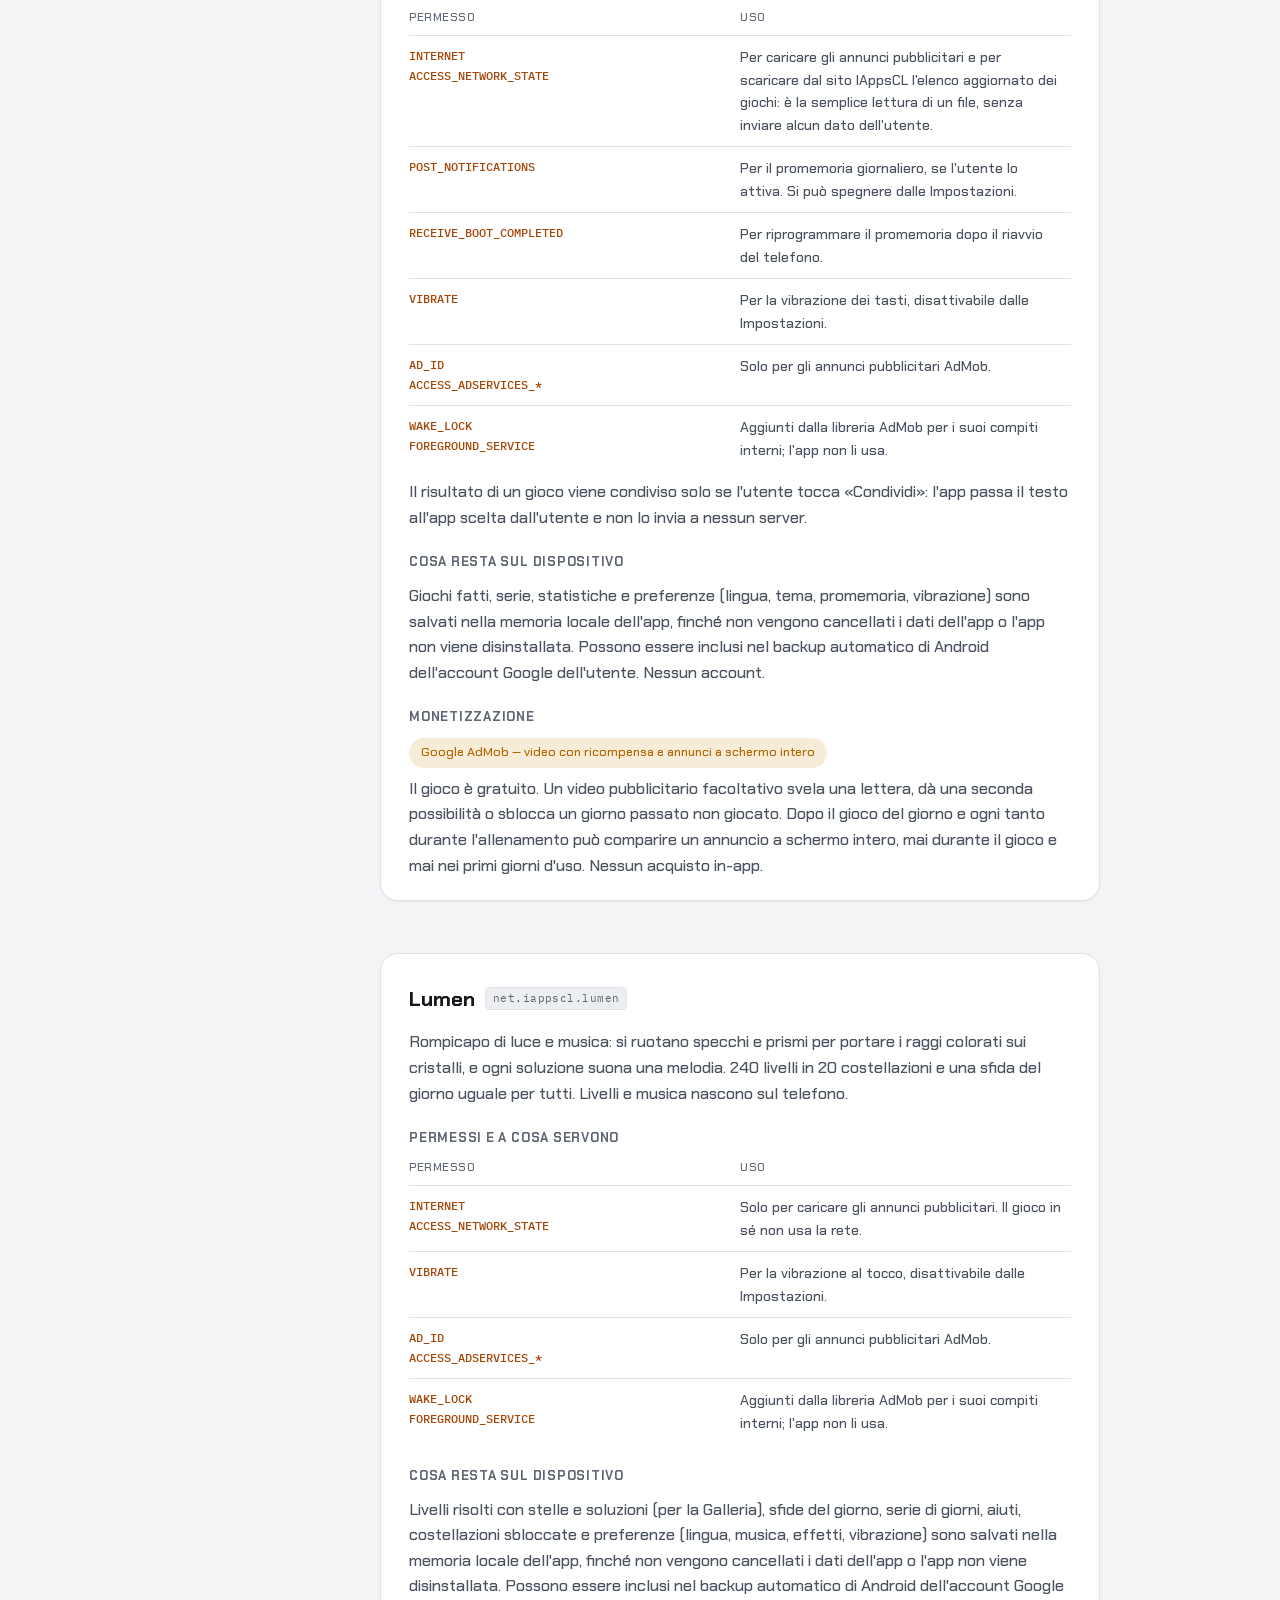
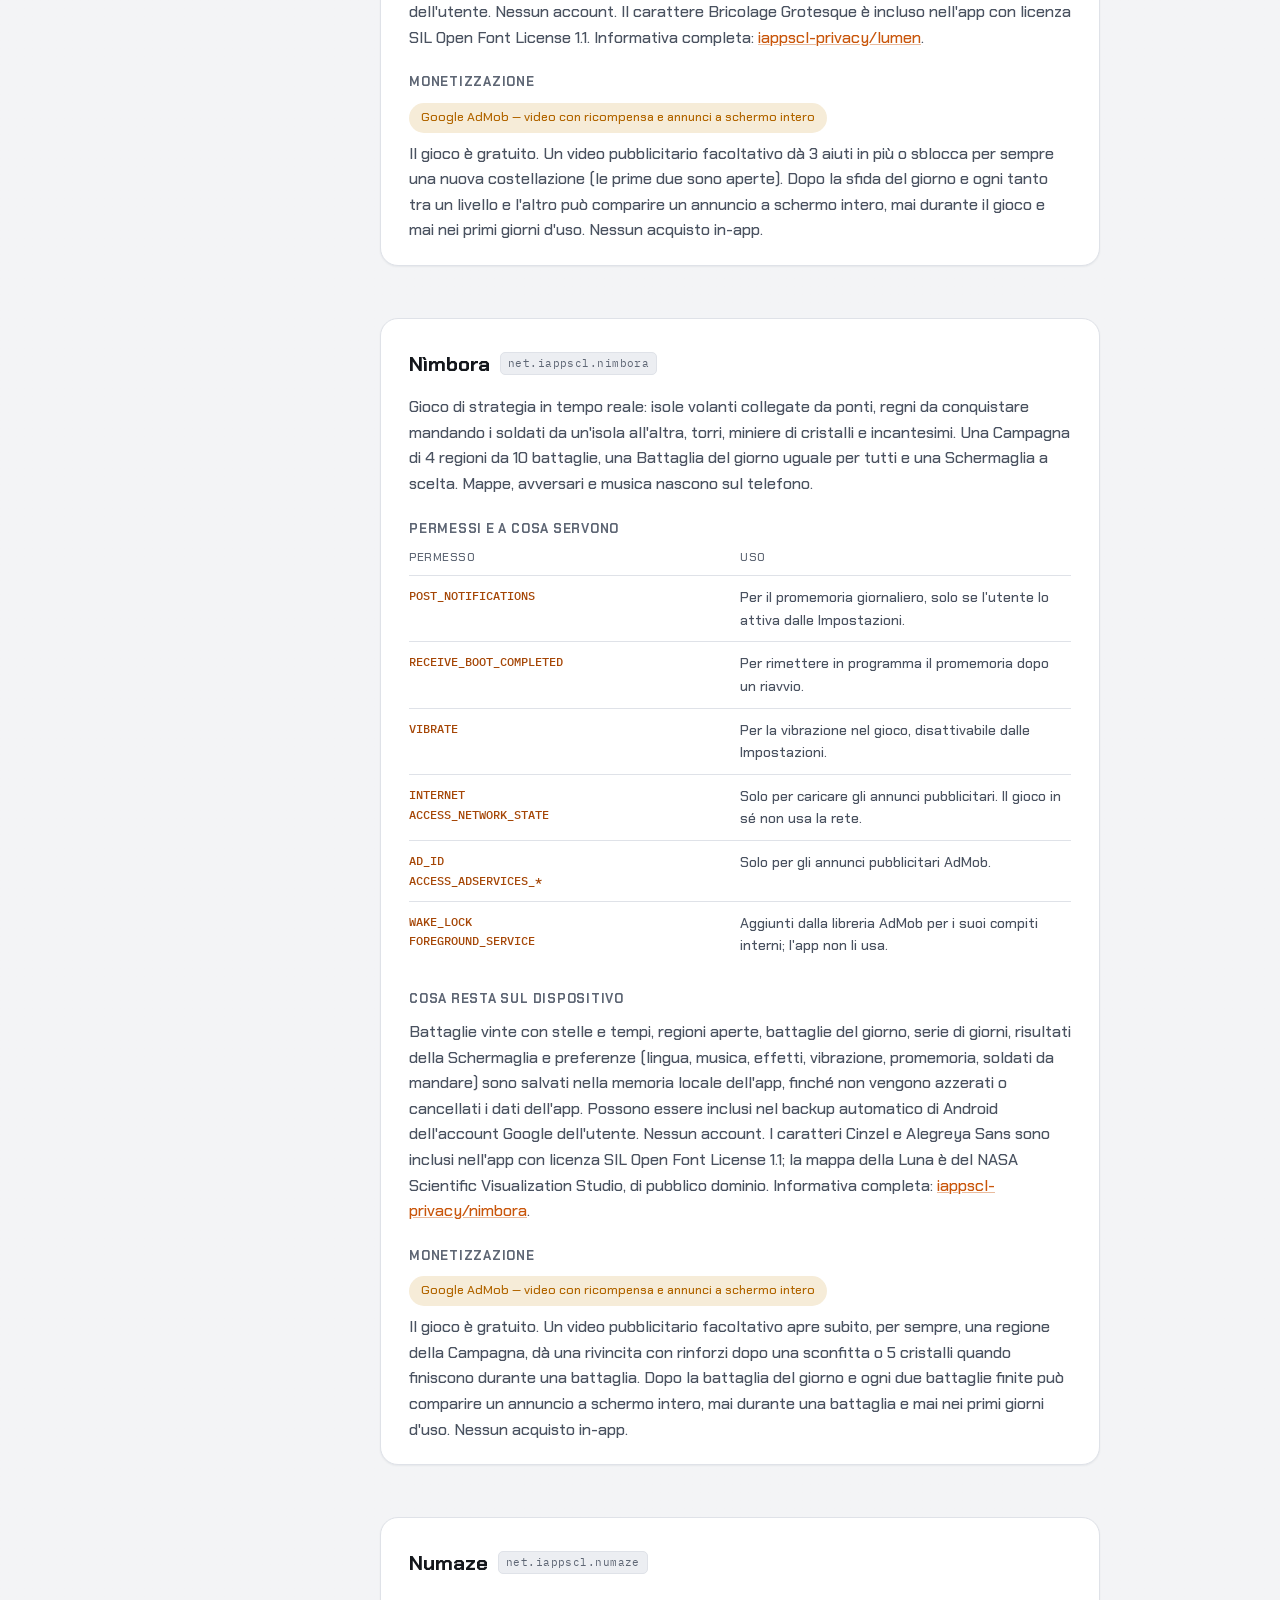
==== commit 995162e8: "Allineamento automatico dall'Excel Co-Authored-By: Claude Opus 5.5 <noreply@anthropic.com>" ====
--- a/privacy.html
+++ b/privacy.html
@@ -1,4 +1,4 @@
-<!doctype html>
+﻿<!doctype html>
 <html lang="it">
 <head>
 <meta charset="utf-8">
@@ -355,7 +355,7 @@
         <div class="sub">Suite di app IAppsCL &middot; Luigi Casella</div>
       </div>
     </div>
-    <div class="updated">Ultimo aggiornamento: 7 novembre 2026</div>
+    <div class="updated">Ultimo aggiornamento: 12 novembre 2026</div>
   </div>
 </header>
 
@@ -385,6 +385,7 @@
     <a class="app-link" href="#recplay"><span class="dot" style="background:#D81B60"></span>Rec&amp;Play</a>
     <a class="app-link" href="#relaxx"><span class="dot" style="background:#FFB59E"></span>Relaxx</a>
     <a class="app-link" href="#salvacena"><span class="dot" style="background:#C0392B"></span>Salva Cena</a>
+    <a class="app-link" href="#slotrace"><span class="dot" style="background:#D8241C"></span>SlotRace</a>
     <a class="app-link" href="#tripfriend"><span class="dot" style="background:#F2B46C"></span>Trip Friend</a>
     <a class="app-link" href="#trovauto"><span class="dot" style="background:#0277BD"></span>TrovAuto</a>
     <a class="app-link" href="#vitrea"><span class="dot" style="background:#C9A86A"></span>Vitrea</a>
@@ -938,6 +939,31 @@
       <p>Il video sblocca per 24 ore il catalogo completo, la dispensa e gli archivi personali, invece del campione gratuito.</p>
     </section>
 
+    <section class="app-card" id="slotrace">
+      <h2>SlotRace <span class="tag">net.iappscl.slotrace</span></h2>
+      <p>Il gioco della pista elettrica delle macchinine: si tiene premuto il pulsante della manopola per accelerare e lo si lascia per frenare, senza uscire di pista in curva, contro tre avversari guidati dal gioco. Cinque stanze da 6 piste ciascuna, quattro auto da sbloccare con le stelle e un giro del giorno uguale per tutti. Piste, grafica e musica nascono sul telefono, senza server.</p>
+
+      <h3>Permessi e a cosa servono</h3>
+      <table class="perm">
+        <tr><th>Permesso</th><th>Uso</th></tr>
+        <tr><td class="perm-name">POST_NOTIFICATIONS</td><td>Per il promemoria serale del giro del giorno, solo se l'utente lo attiva.</td></tr>
+        <tr><td class="perm-name">RECEIVE_BOOT_COMPLETED</td><td>Per rimettere in programma il promemoria dopo un riavvio.</td></tr>
+        <tr><td class="perm-name">VIBRATE</td><td>Per la vibrazione nel gioco, disattivabile dalle Impostazioni.</td></tr>
+        <tr><td class="perm-name">INTERNET<br>ACCESS_NETWORK_STATE</td><td>Solo per caricare gli annunci pubblicitari. Il gioco in sé non usa la rete.</td></tr>
+        <tr><td class="perm-name">AD_ID<br>ACCESS_ADSERVICES_*</td><td>Solo per gli annunci pubblicitari AdMob.</td></tr>
+        <tr><td class="perm-name">WAKE_LOCK<br>FOREGROUND_SERVICE</td><td>Aggiunti dalla libreria AdMob per i suoi compiti interni; l'app non li usa.</td></tr>
+      </table>
+
+      <h3>Cosa resta sul dispositivo</h3>
+      <p>Piste corse con stelle e tempi migliori, auto sbloccate, giri del giorno giocati con le medaglie, serie di giorni, consigli già visti e preferenze (lingua, musica, effetti, vibrazione, promemoria) sono salvati nella memoria locale dell'app, finché non vengono azzerati o cancellati i dati dell'app. Possono essere inclusi nel backup automatico di Android dell'account Google dell'utente. Nessun account. I caratteri Righteous e Barlow sono inclusi nell'app con licenza SIL Open Font License 1.1; musica ed effetti sono creati dal gioco al momento. Informativa completa: <a href="https://luigicasella73-afk.github.io/iappscl-privacy/slotrace/" target="_blank" rel="noopener">iappscl-privacy/slotrace</a>.</p>
+
+      <h3>Monetizzazione</h3>
+      <div class="pill-row">
+        <span class="pill warm">Google AdMob — video con ricompensa e annunci a schermo intero</span>
+      </div>
+      <p>Il gioco è gratuito. Un video pubblicitario facoltativo permette di provare per una gara un'auto ancora bloccata o di ripetere una gara persa con il magnete potenziato. Fra una gara e l'altra ogni due gare, e tornando al menu dopo una gara, può comparire un annuncio a schermo intero, mai durante la gara, mai a meno di tre minuti dal precedente e mai nei primi due giorni d'uso. Nessun acquisto in-app. Nell'UE, SEE, Regno Unito e Svizzera il consenso agli annunci si chiede con il modulo di Google e si può cambiare o revocare dalla voce "Consenso pubblicità" delle Impostazioni.</p>
+    </section>
+
     <section class="app-card" id="tripfriend">
       <h2>Trip Friend <span class="tag">net.iappscl.tripfriend</span></h2>
       <p>Confronta i percorsi con il meteo previsto lungo il tragitto, mostra le previsioni del tempo, ricorda dove hai parcheggiato e avvisa delle scadenze di mezzi (bollo, assicurazione, revisione, tagliando) e documenti (carta d'identità, passaporto, patente e altri). Propone viaggi ad anello con tappe e luoghi da vedere e offre widget meteo e Sole e Luna per la schermata Home.</p>
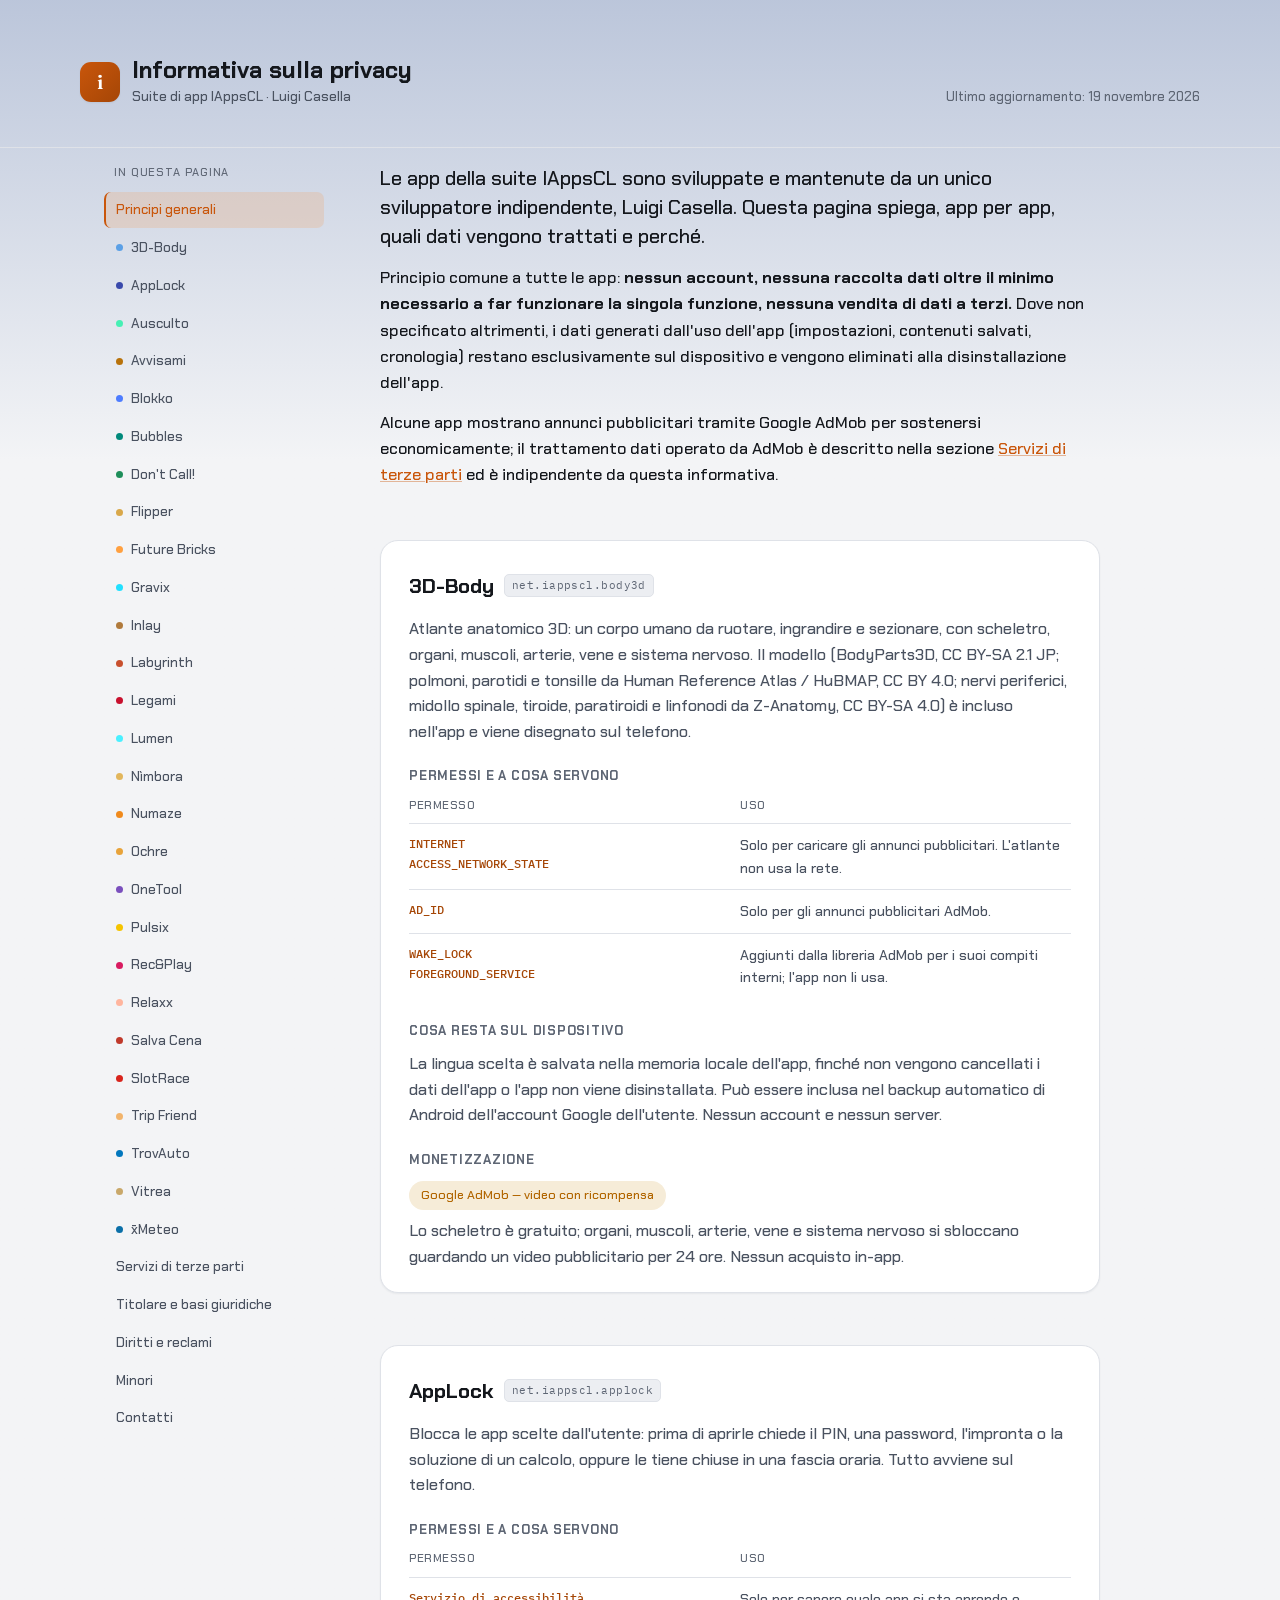
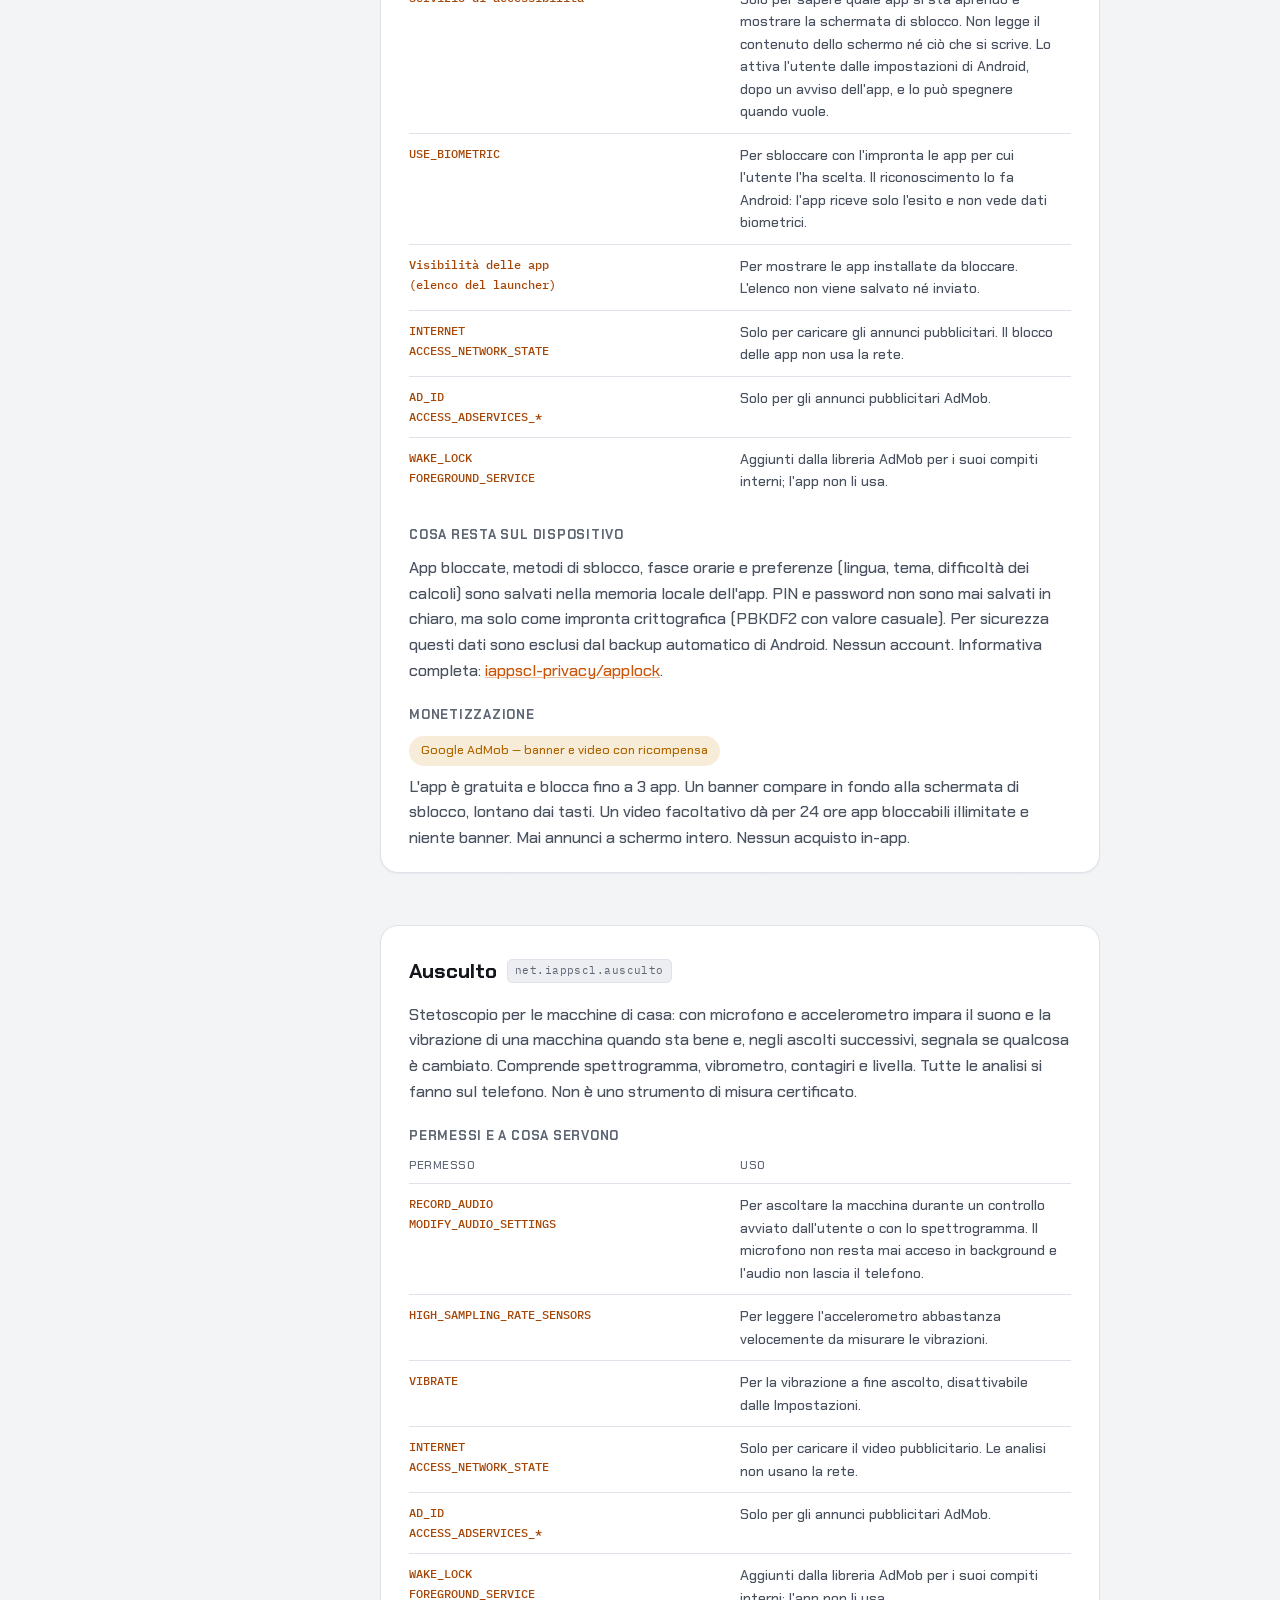
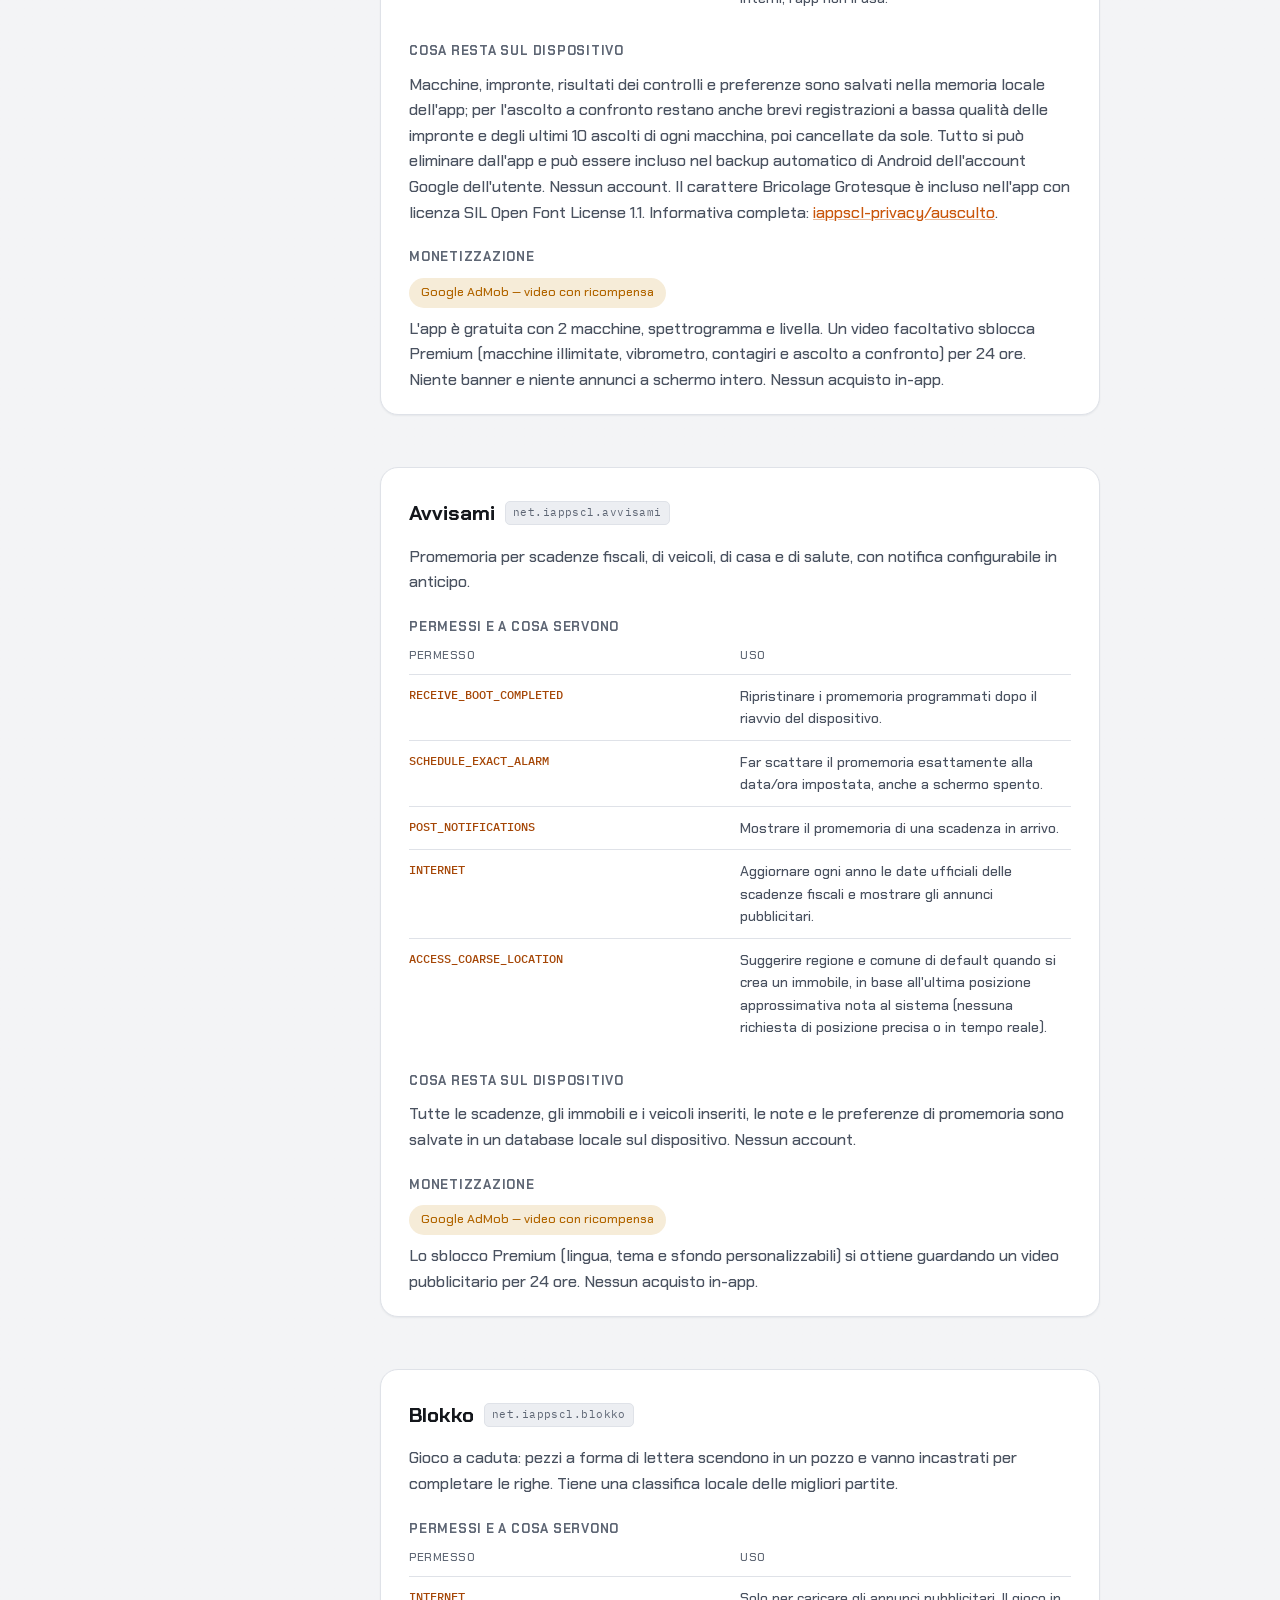
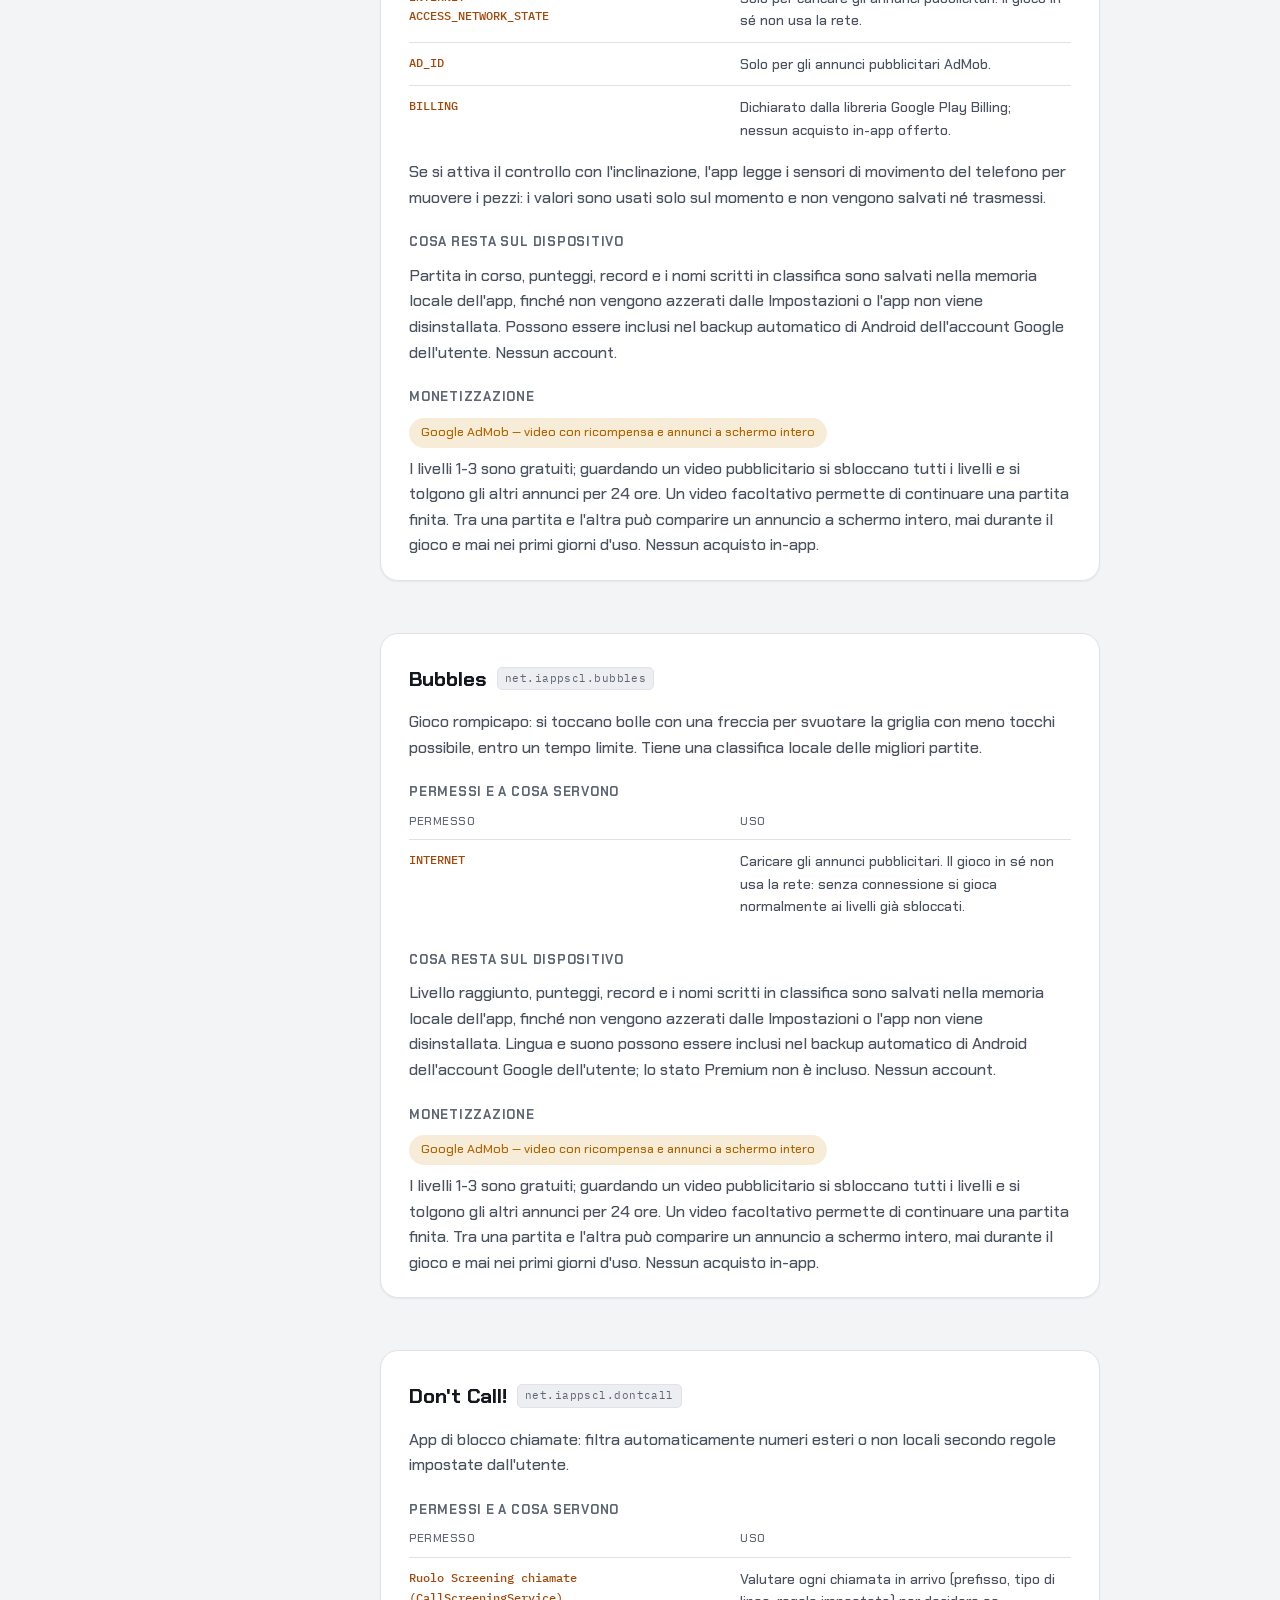
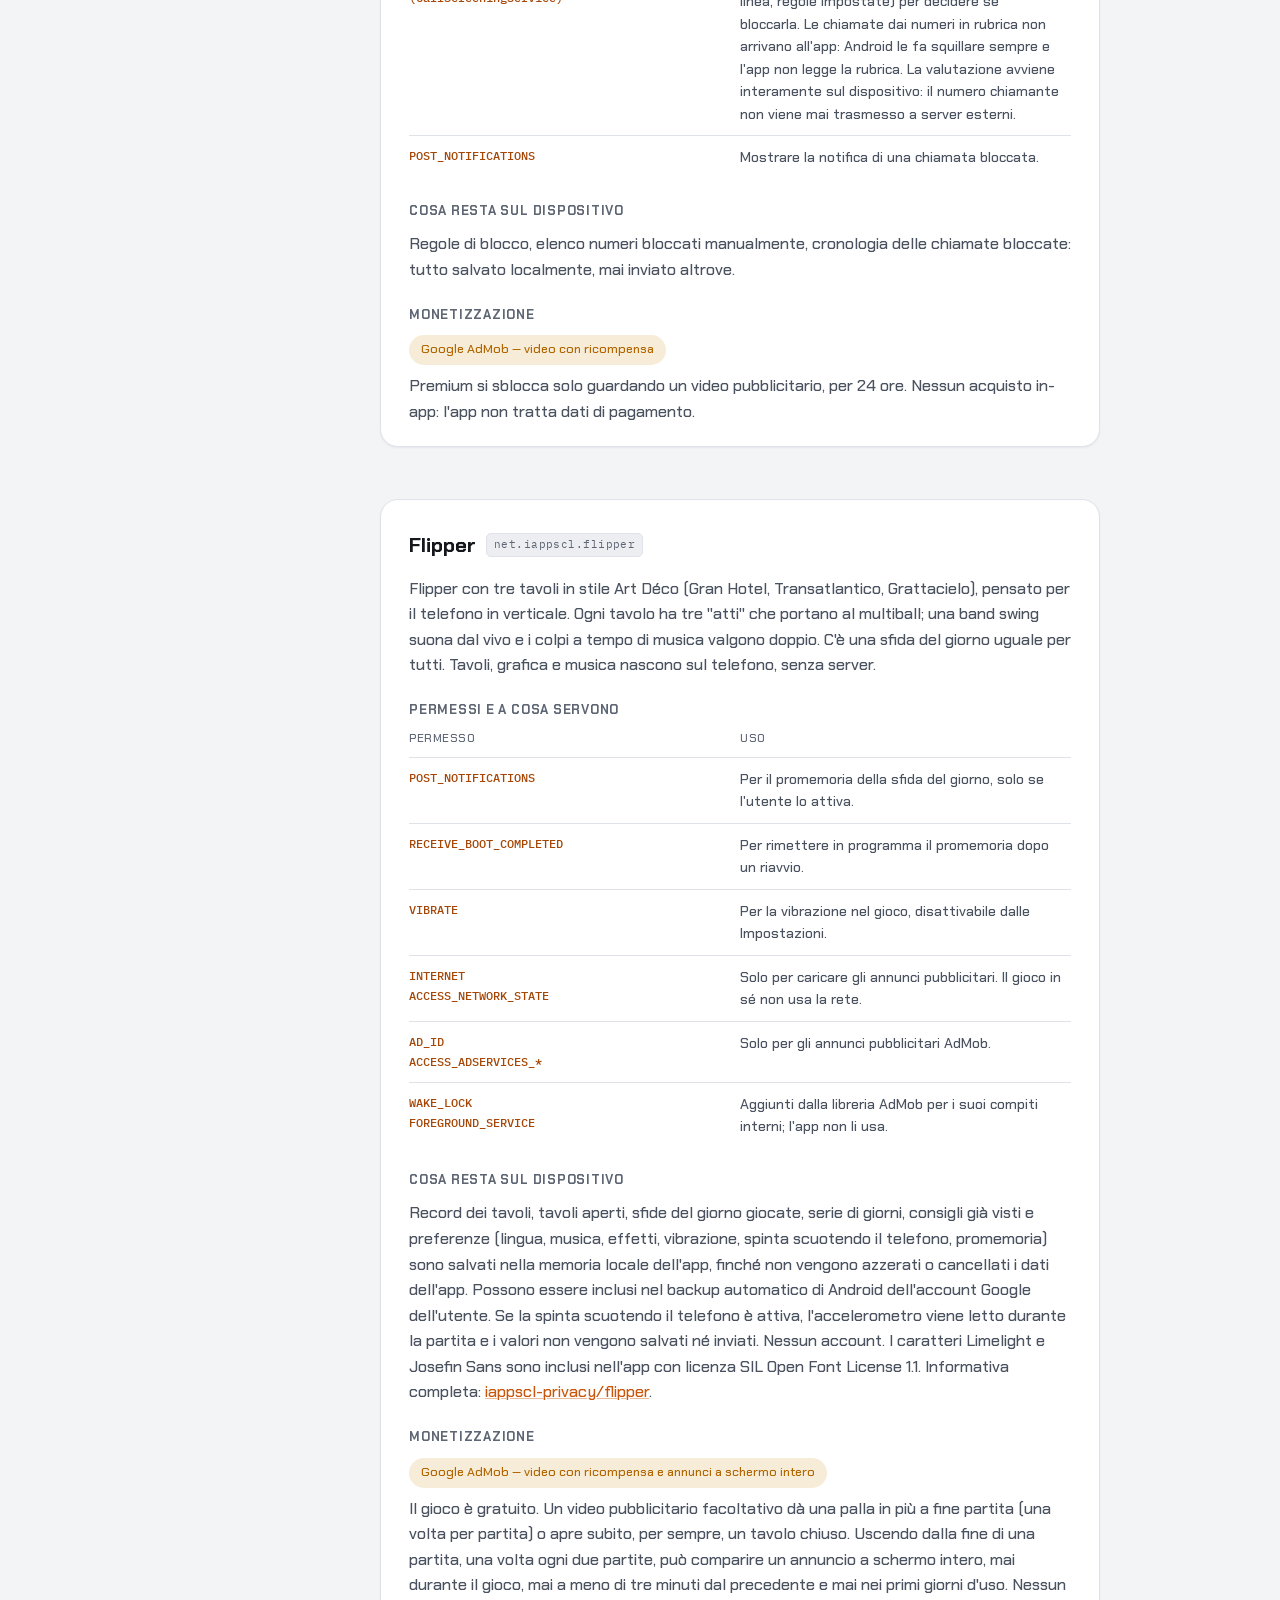
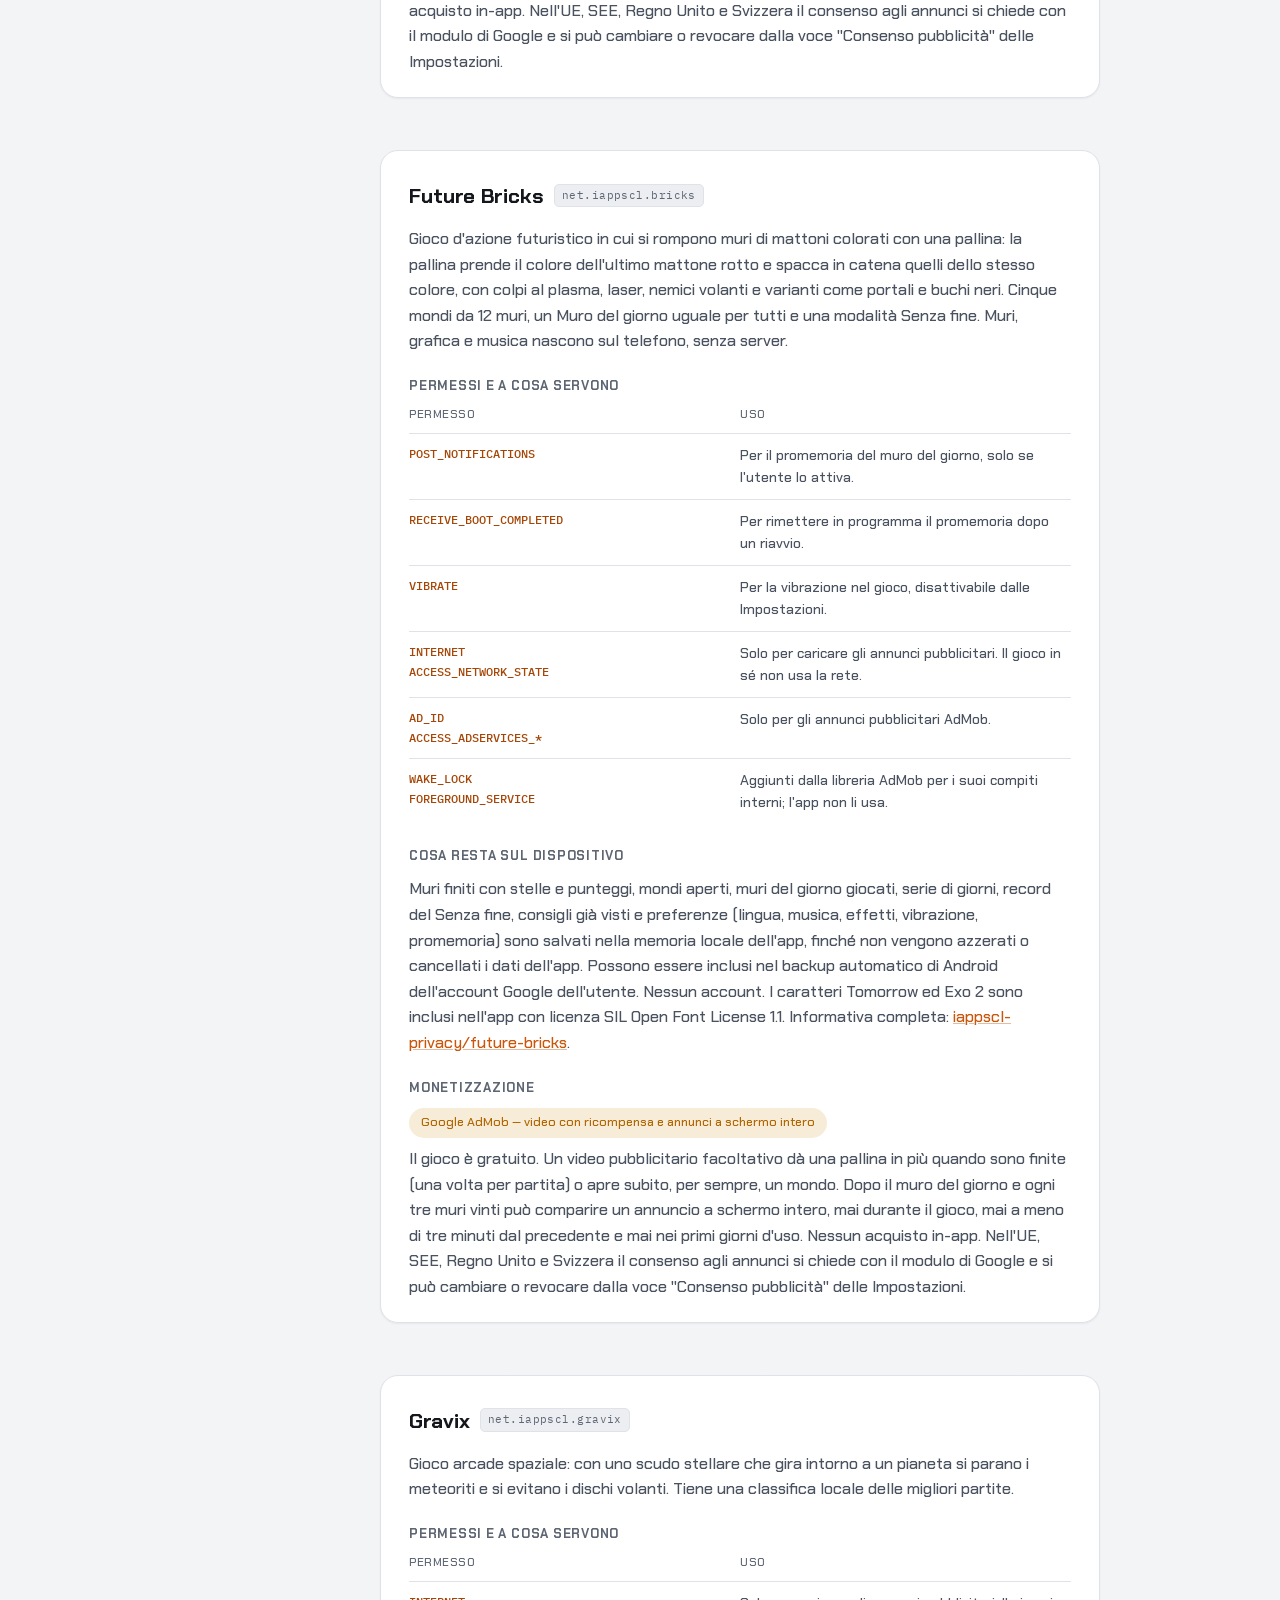
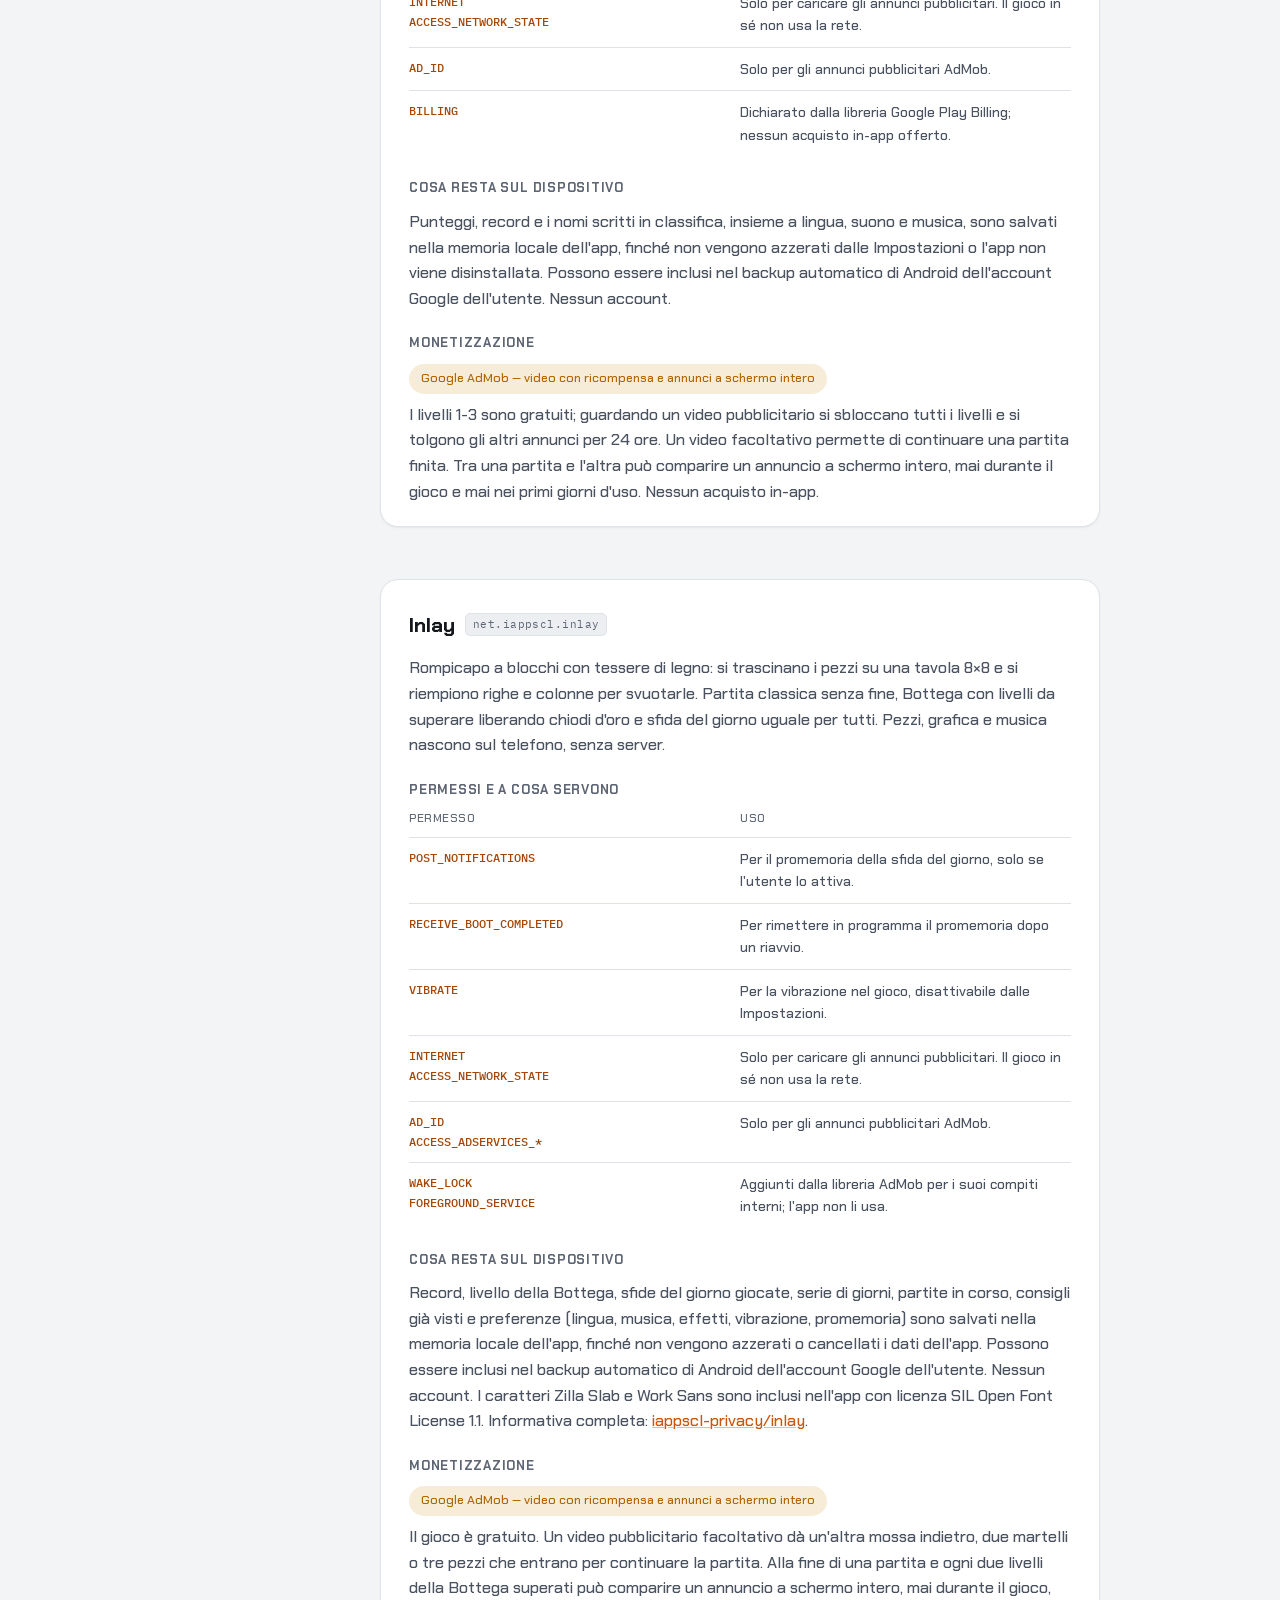
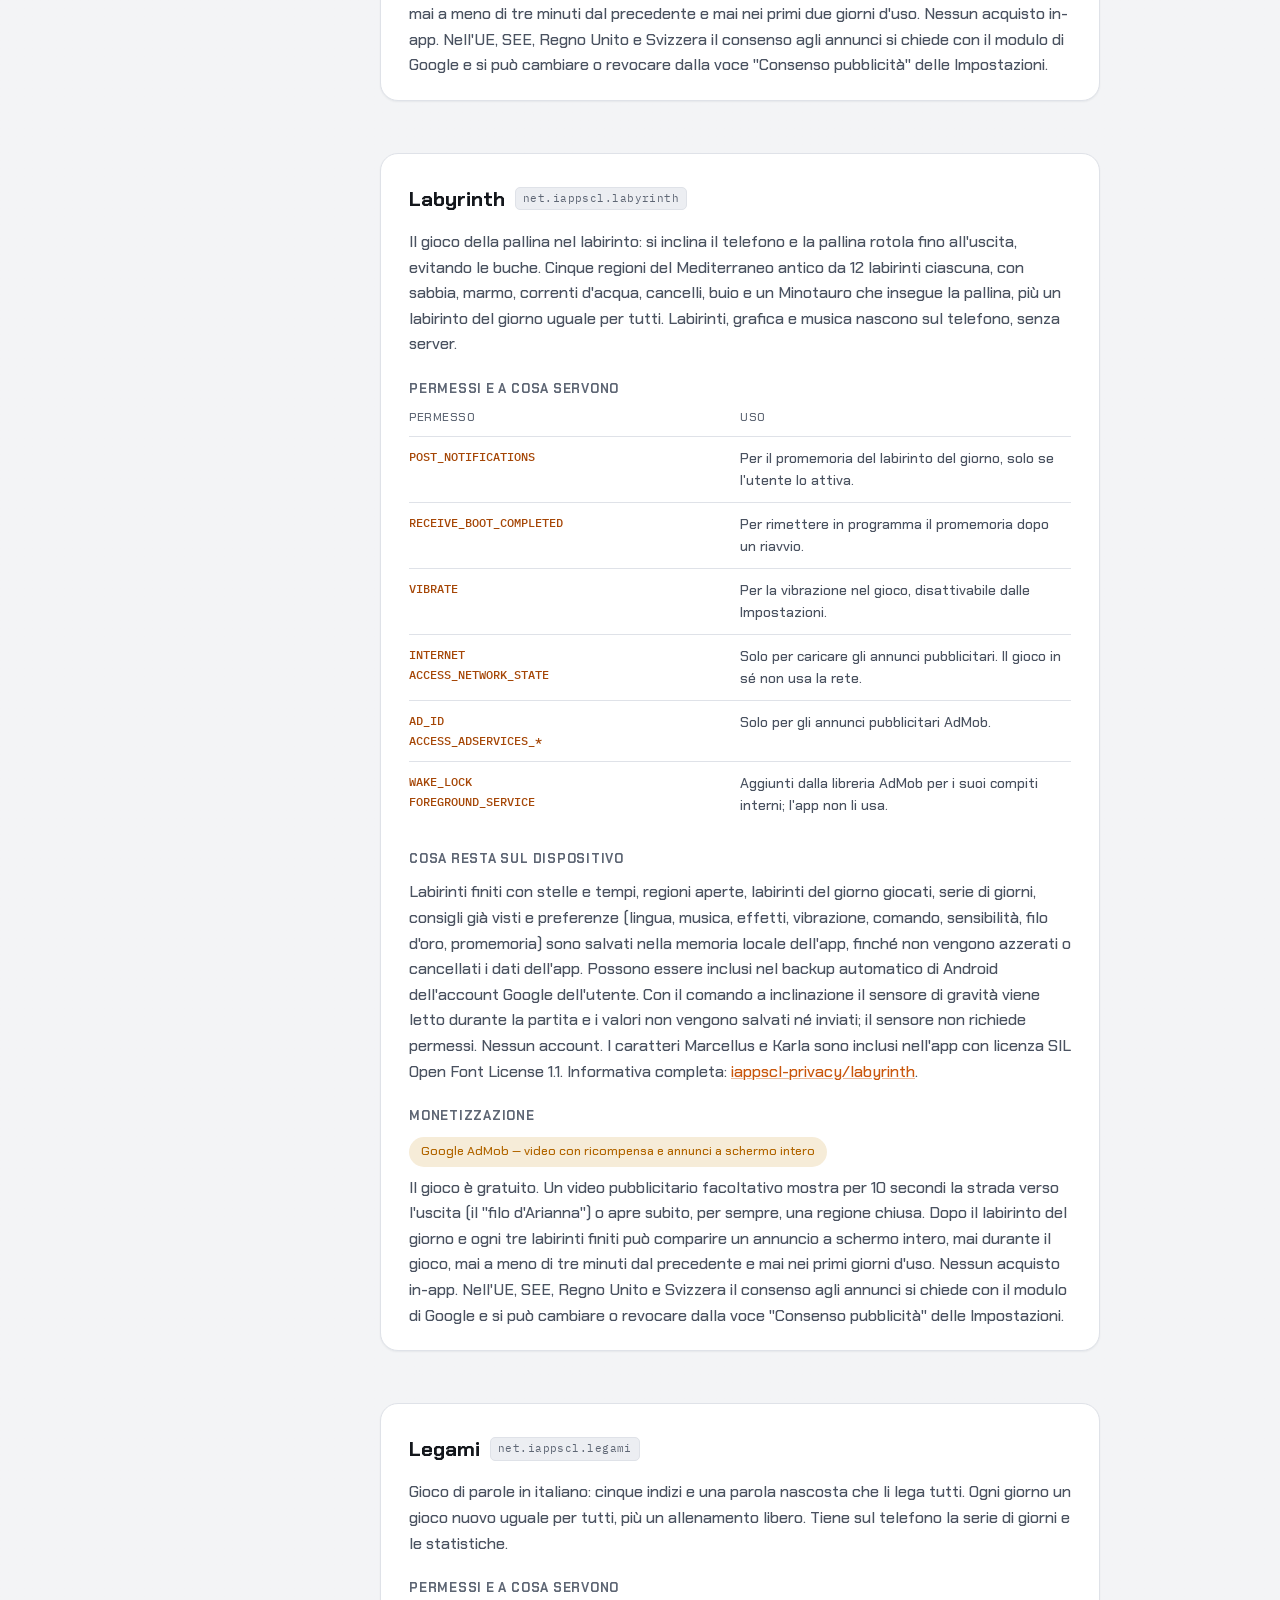
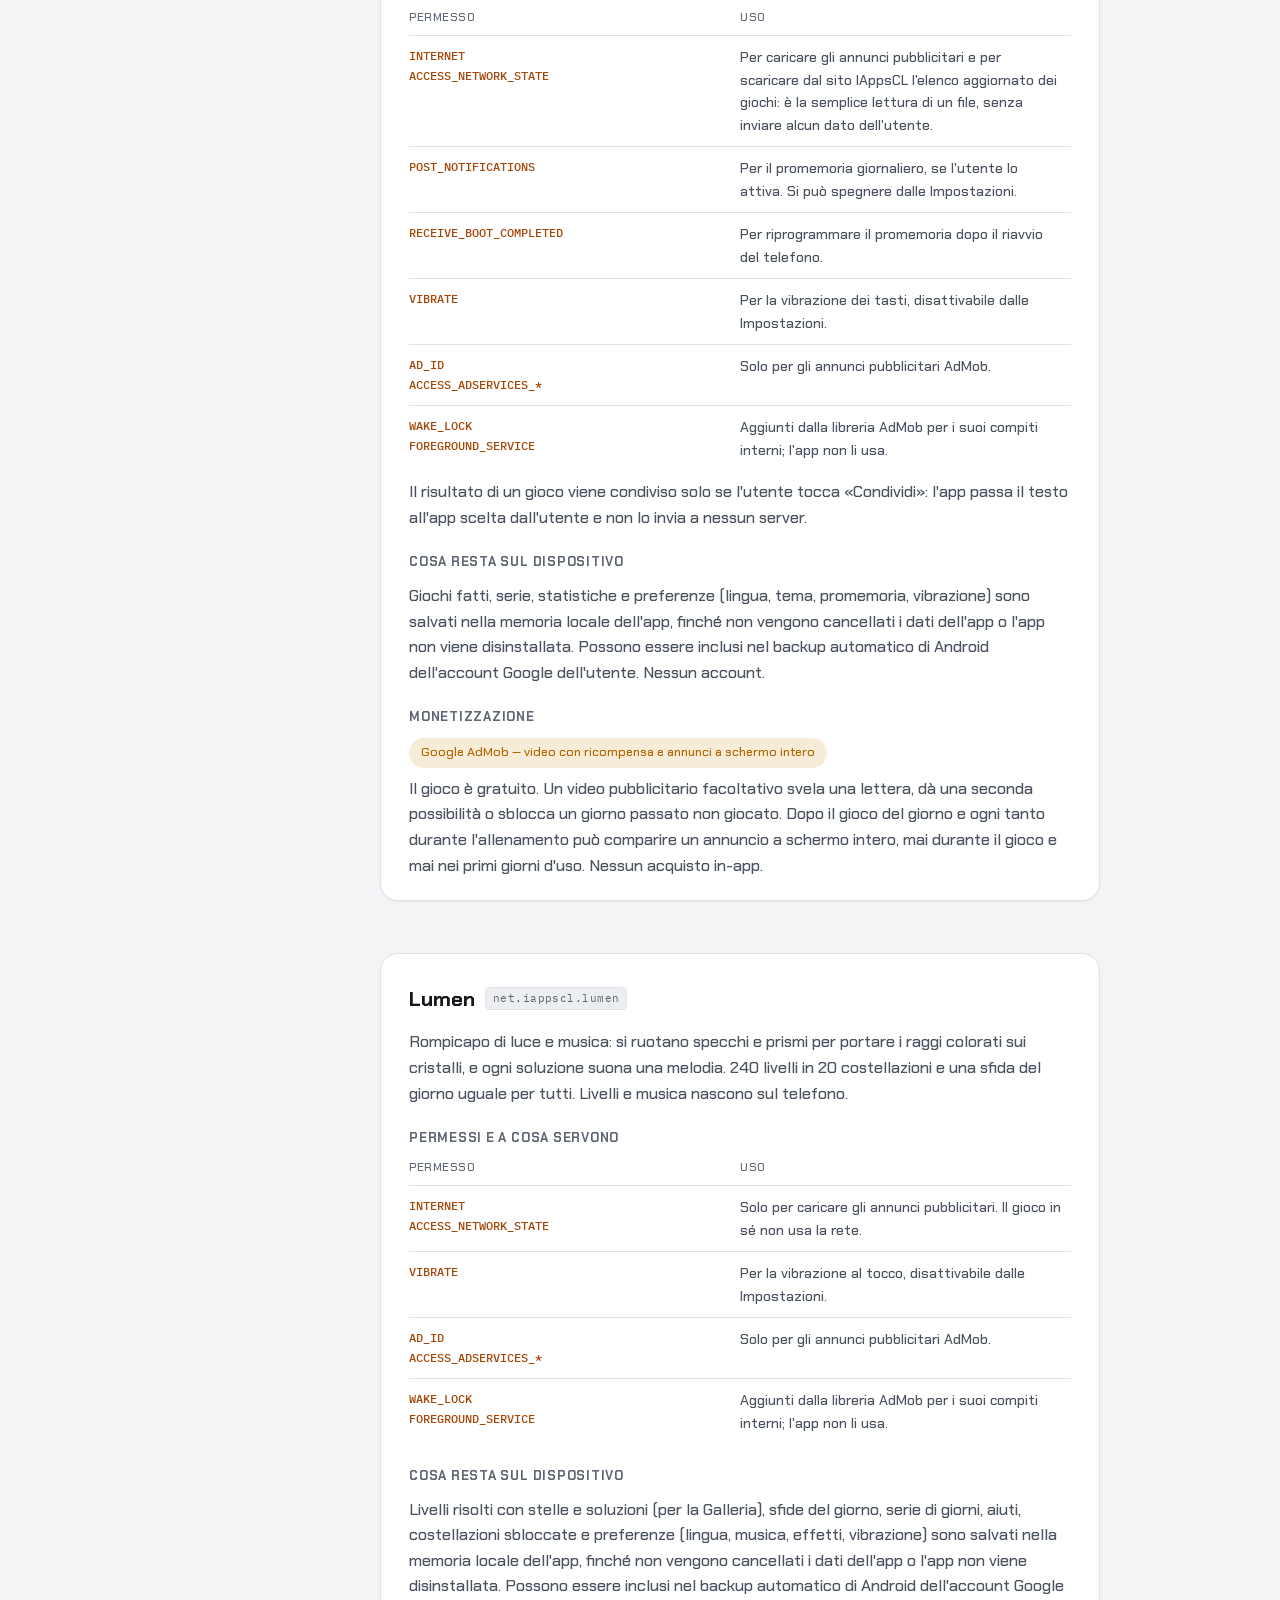
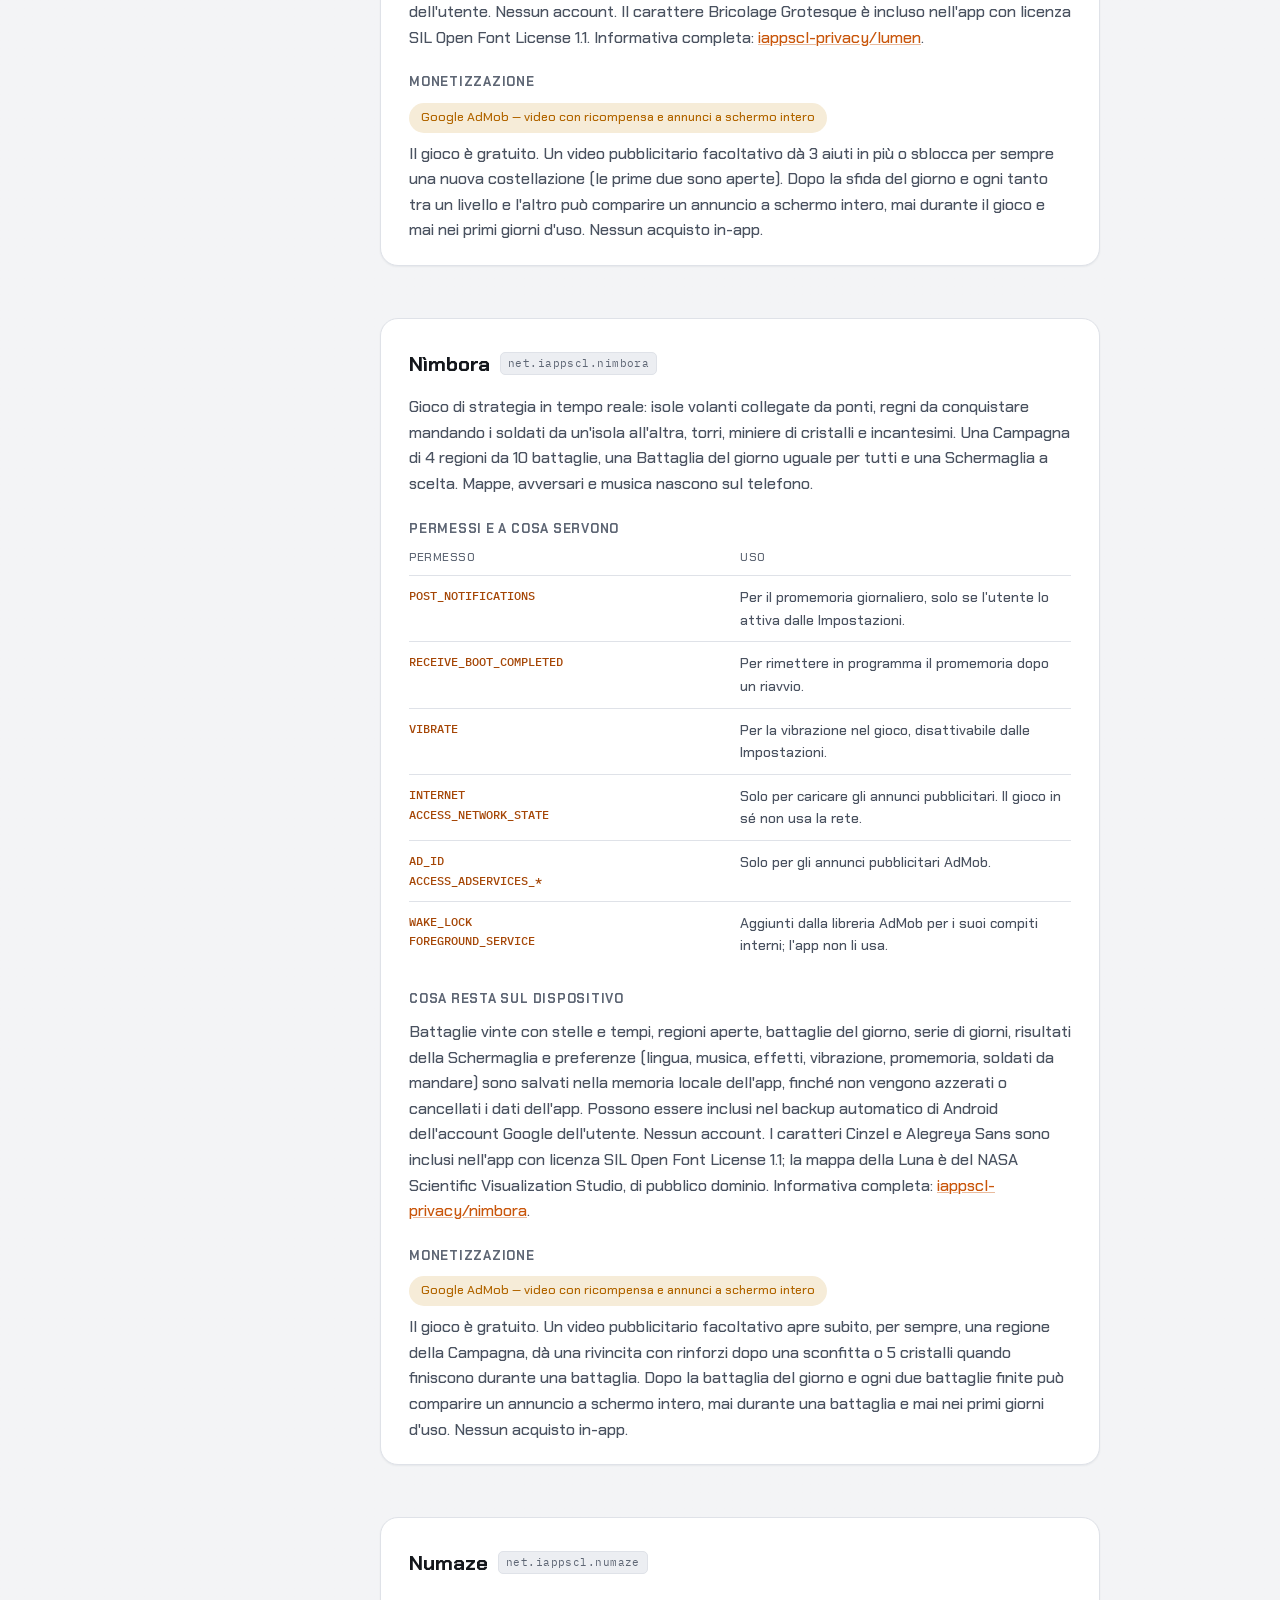
==== commit 74ca92f7: "Allineamento automatico dall'Excel Co-Authored-By: Claude Opus 5.5 <noreply@anthropic.com>" ====
--- a/privacy.html
+++ b/privacy.html
@@ -1,4 +1,4 @@
-﻿<!doctype html>
+<!doctype html>
 <html lang="it">
 <head>
 <meta charset="utf-8">
@@ -355,7 +355,7 @@
         <div class="sub">Suite di app IAppsCL &middot; Luigi Casella</div>
       </div>
     </div>
-    <div class="updated">Ultimo aggiornamento: 12 novembre 2026</div>
+    <div class="updated">Ultimo aggiornamento: 19 novembre 2026</div>
   </div>
 </header>
 
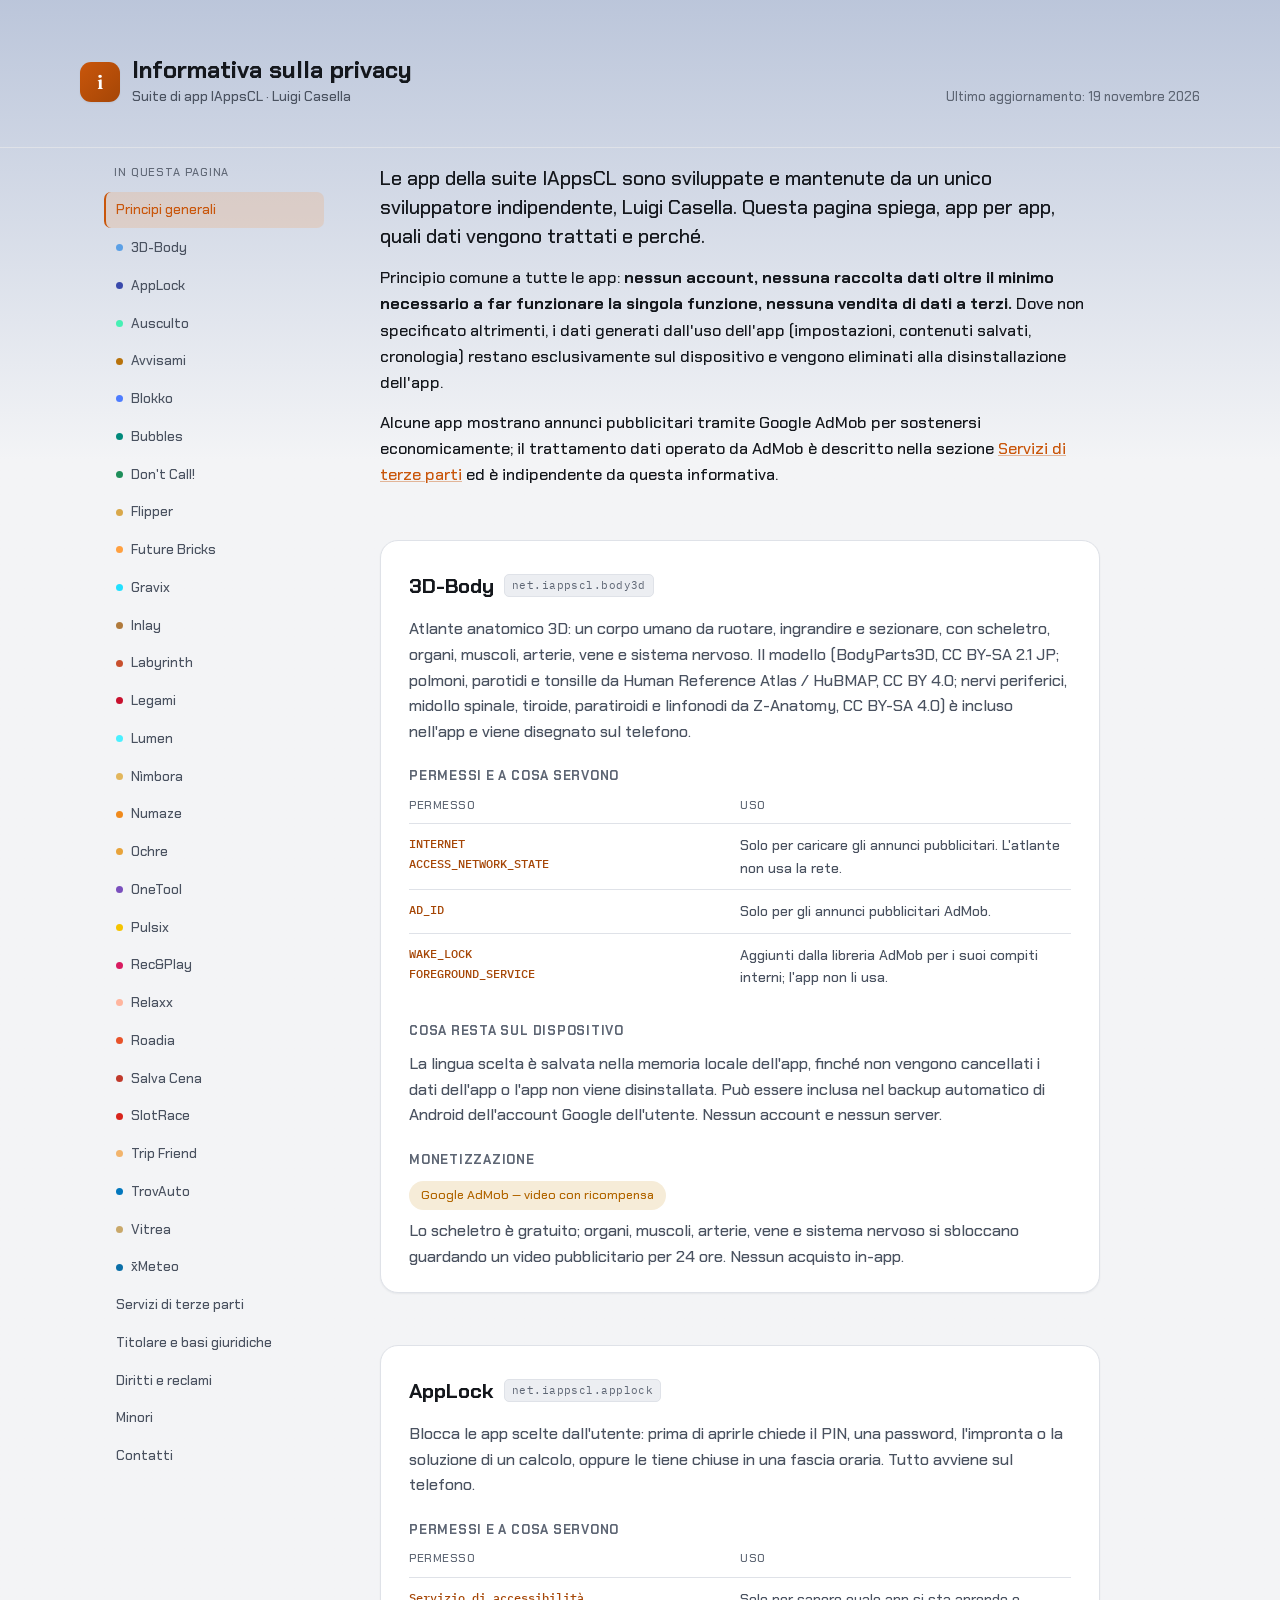
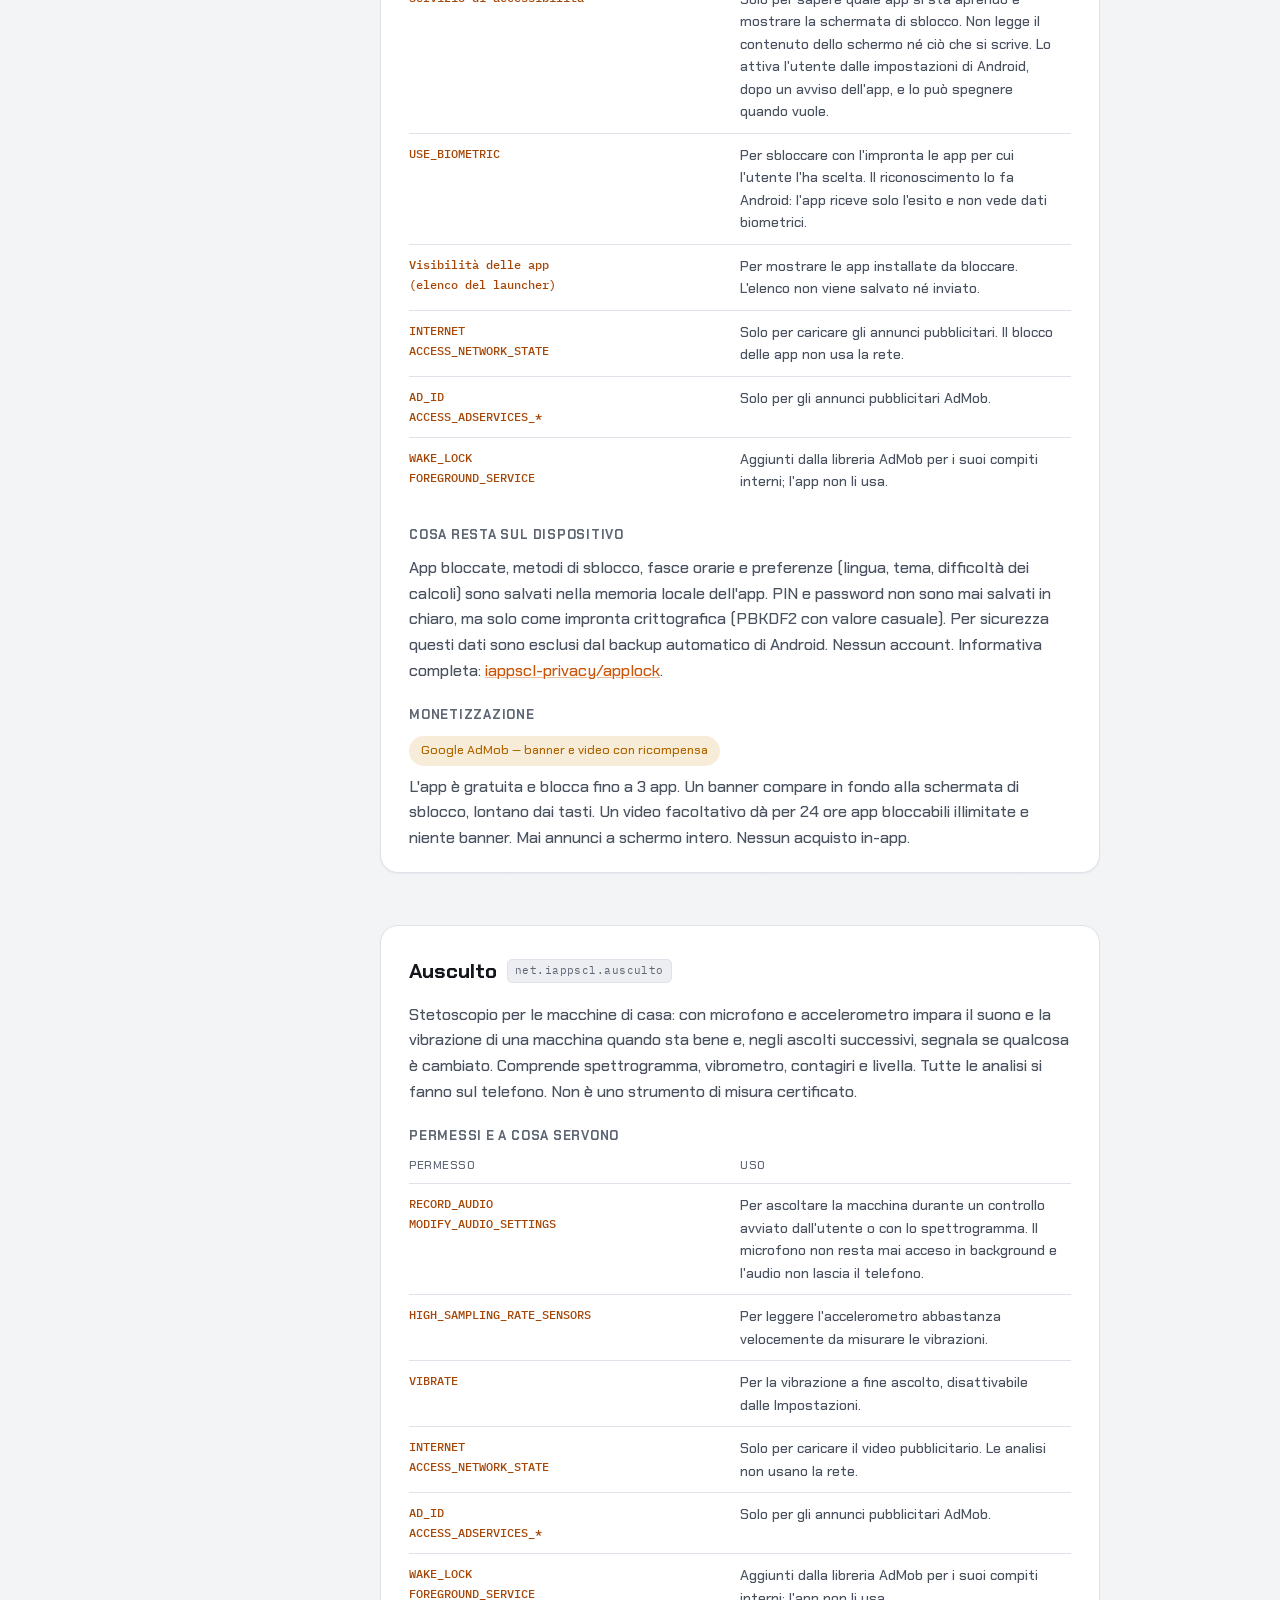
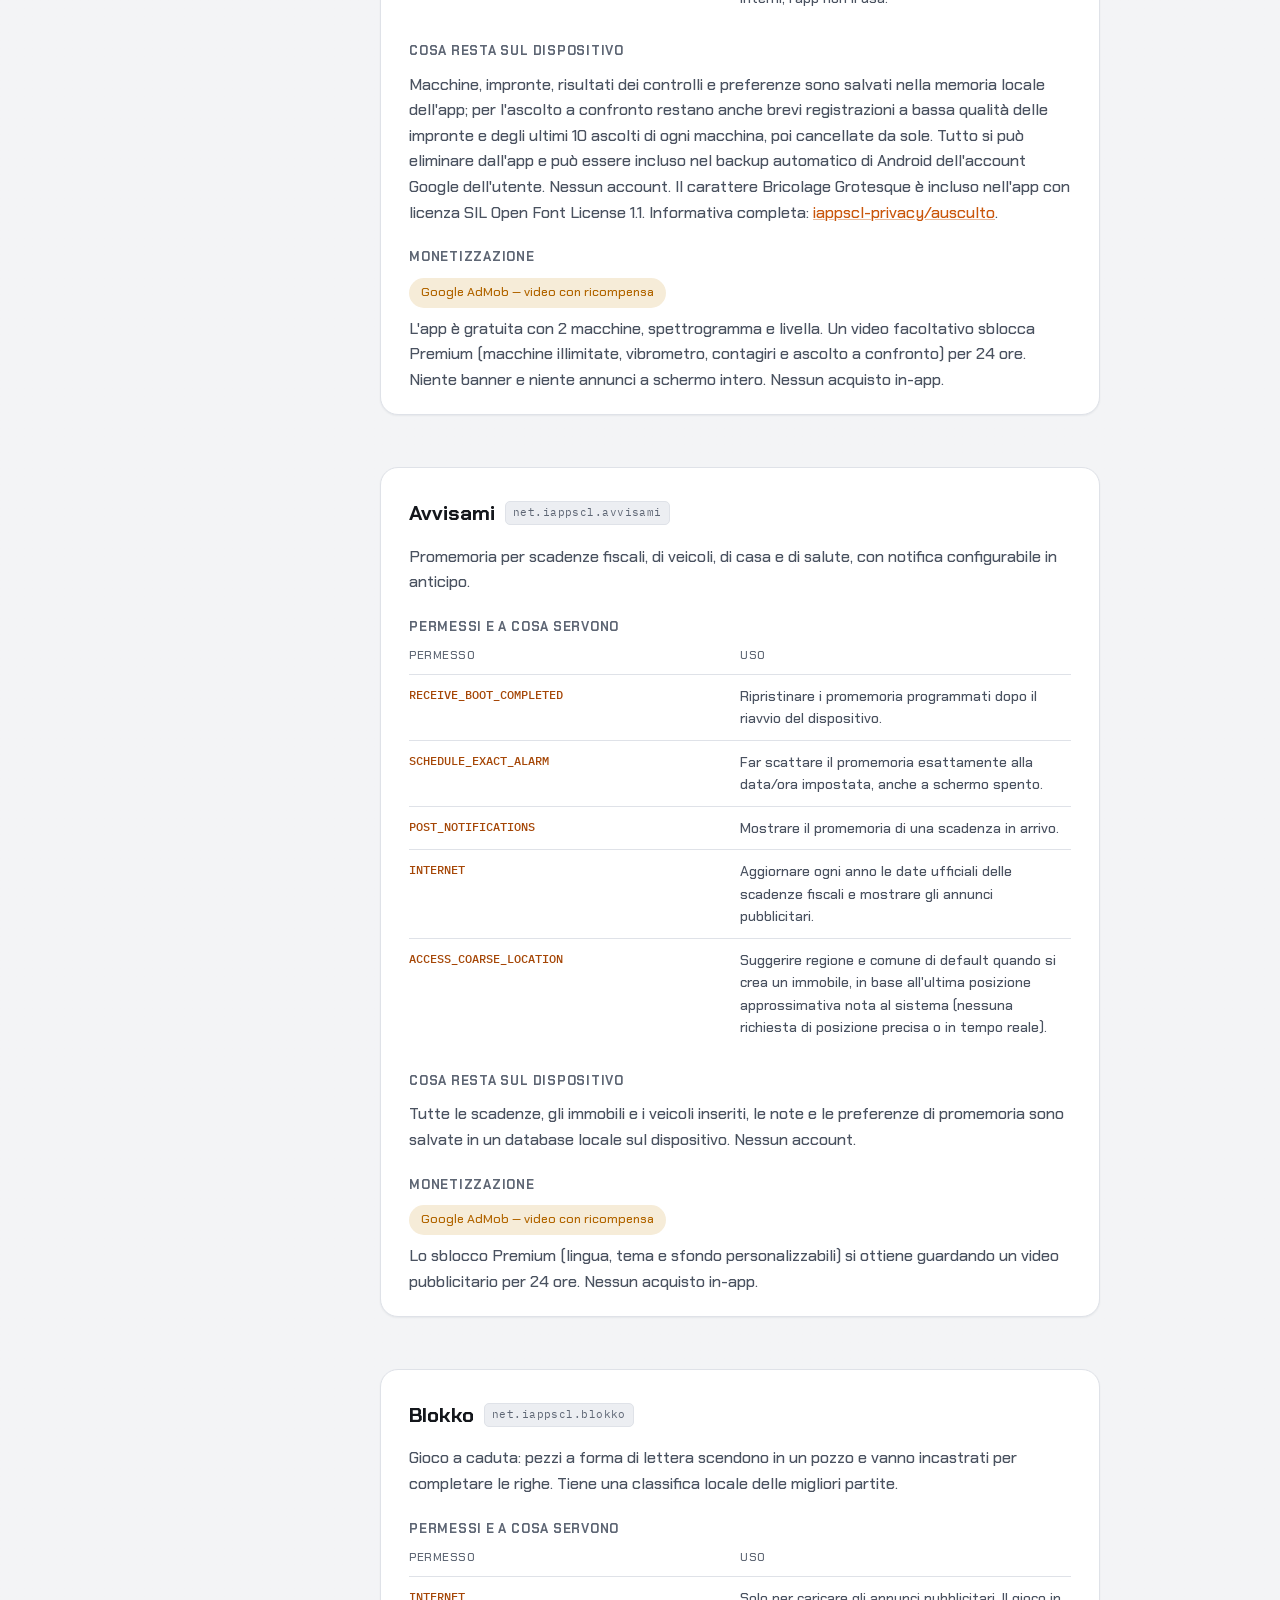
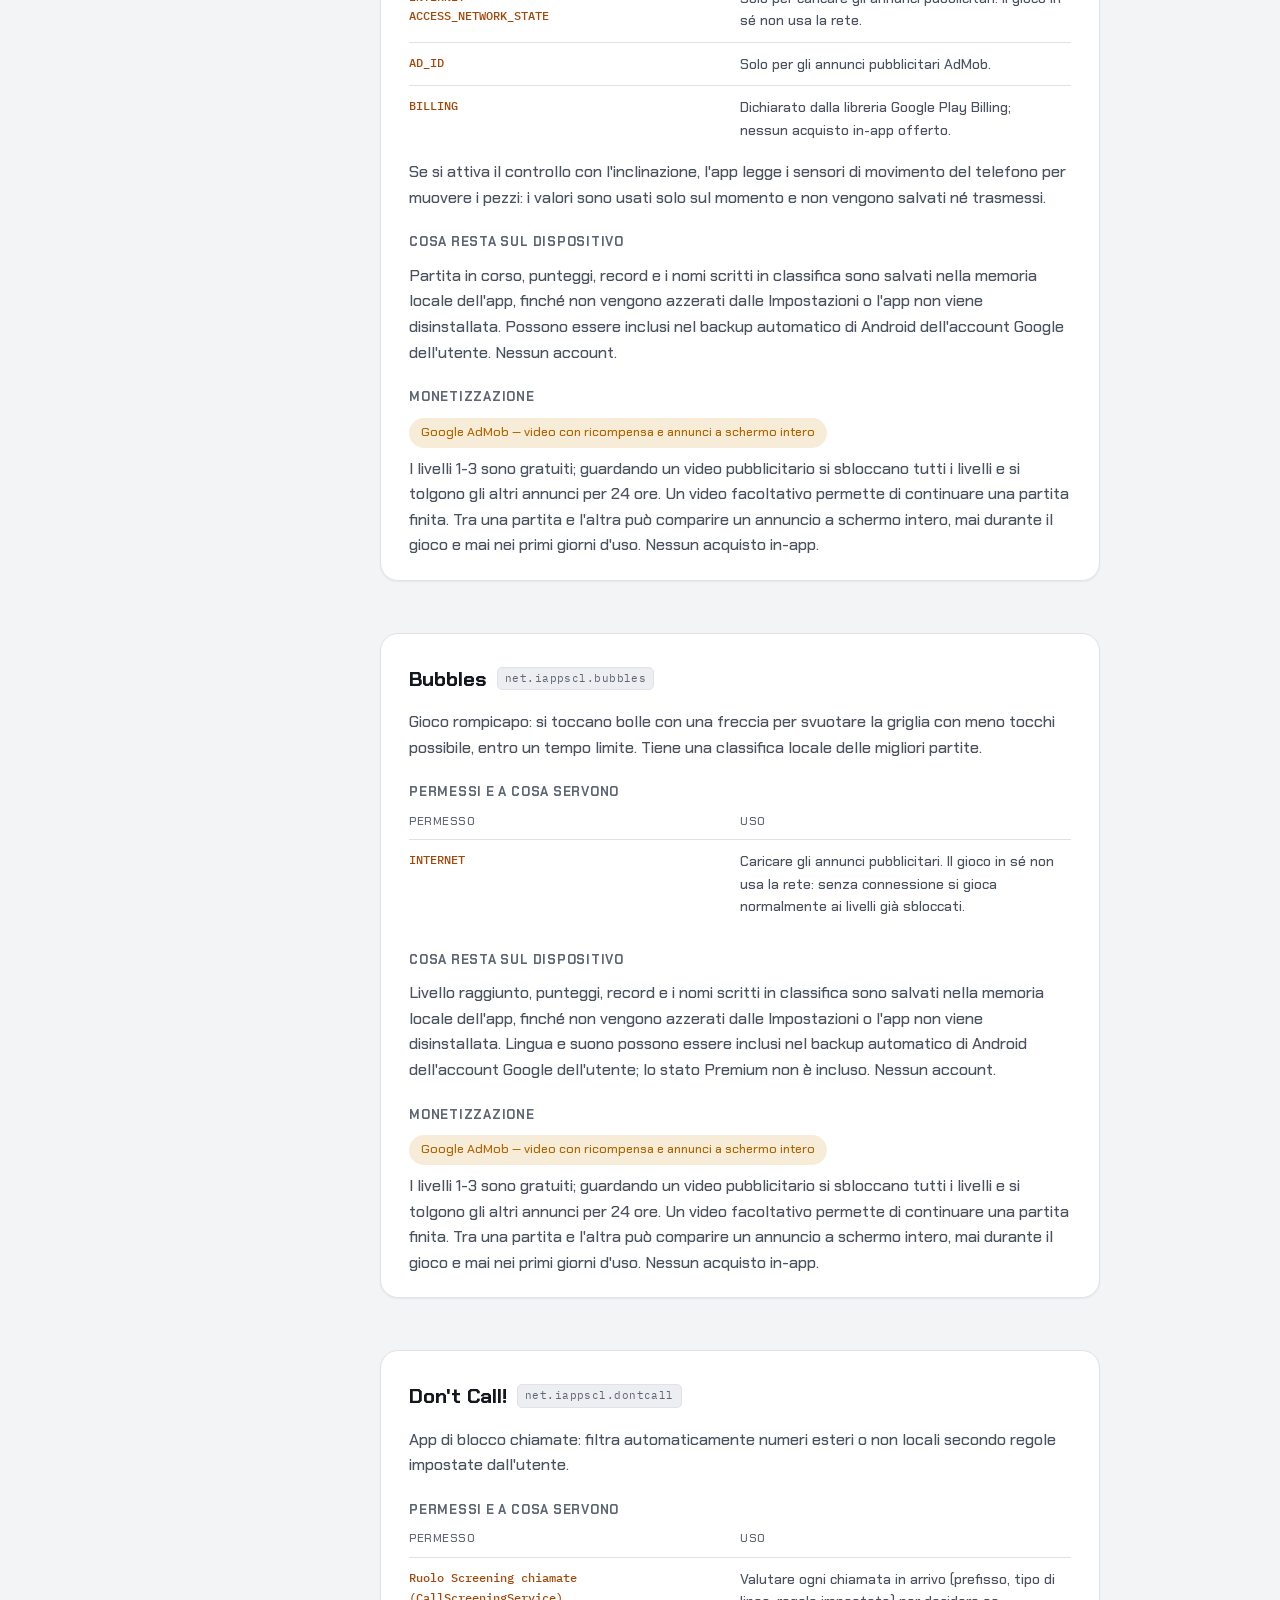
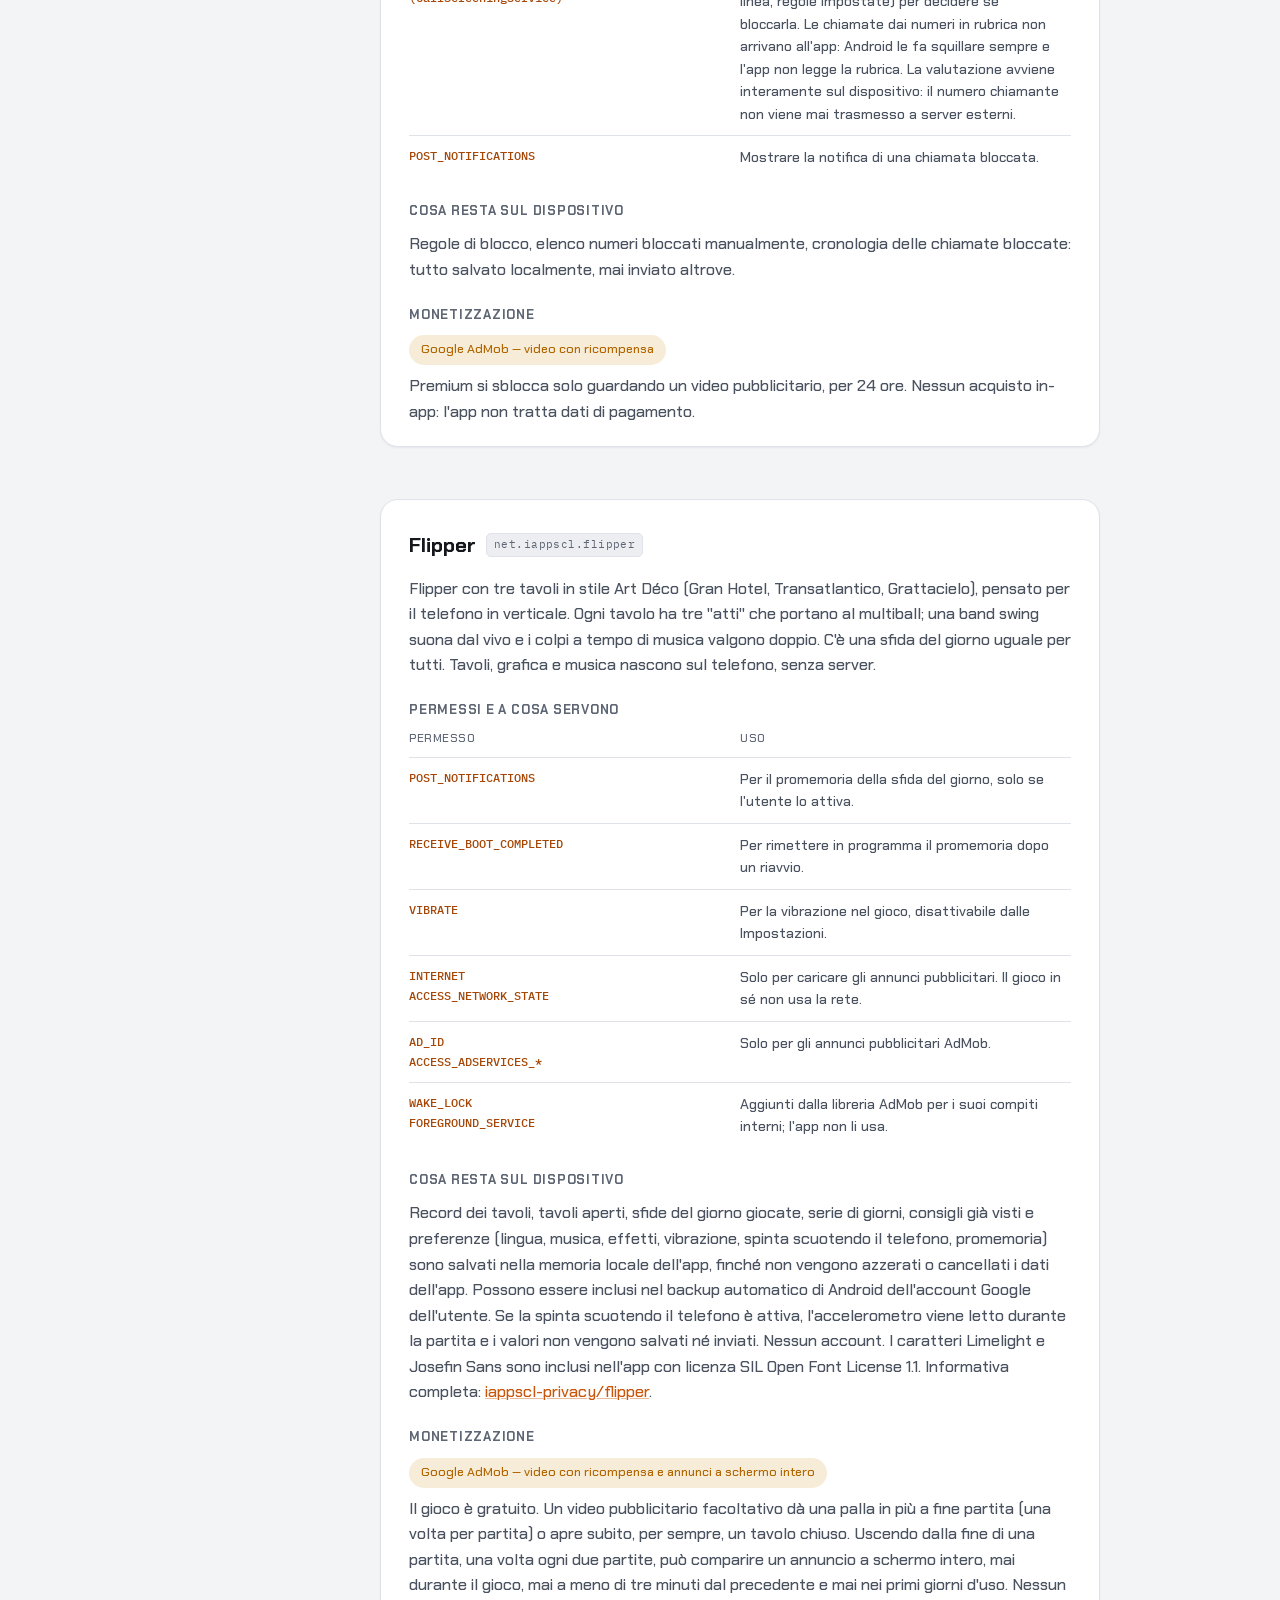
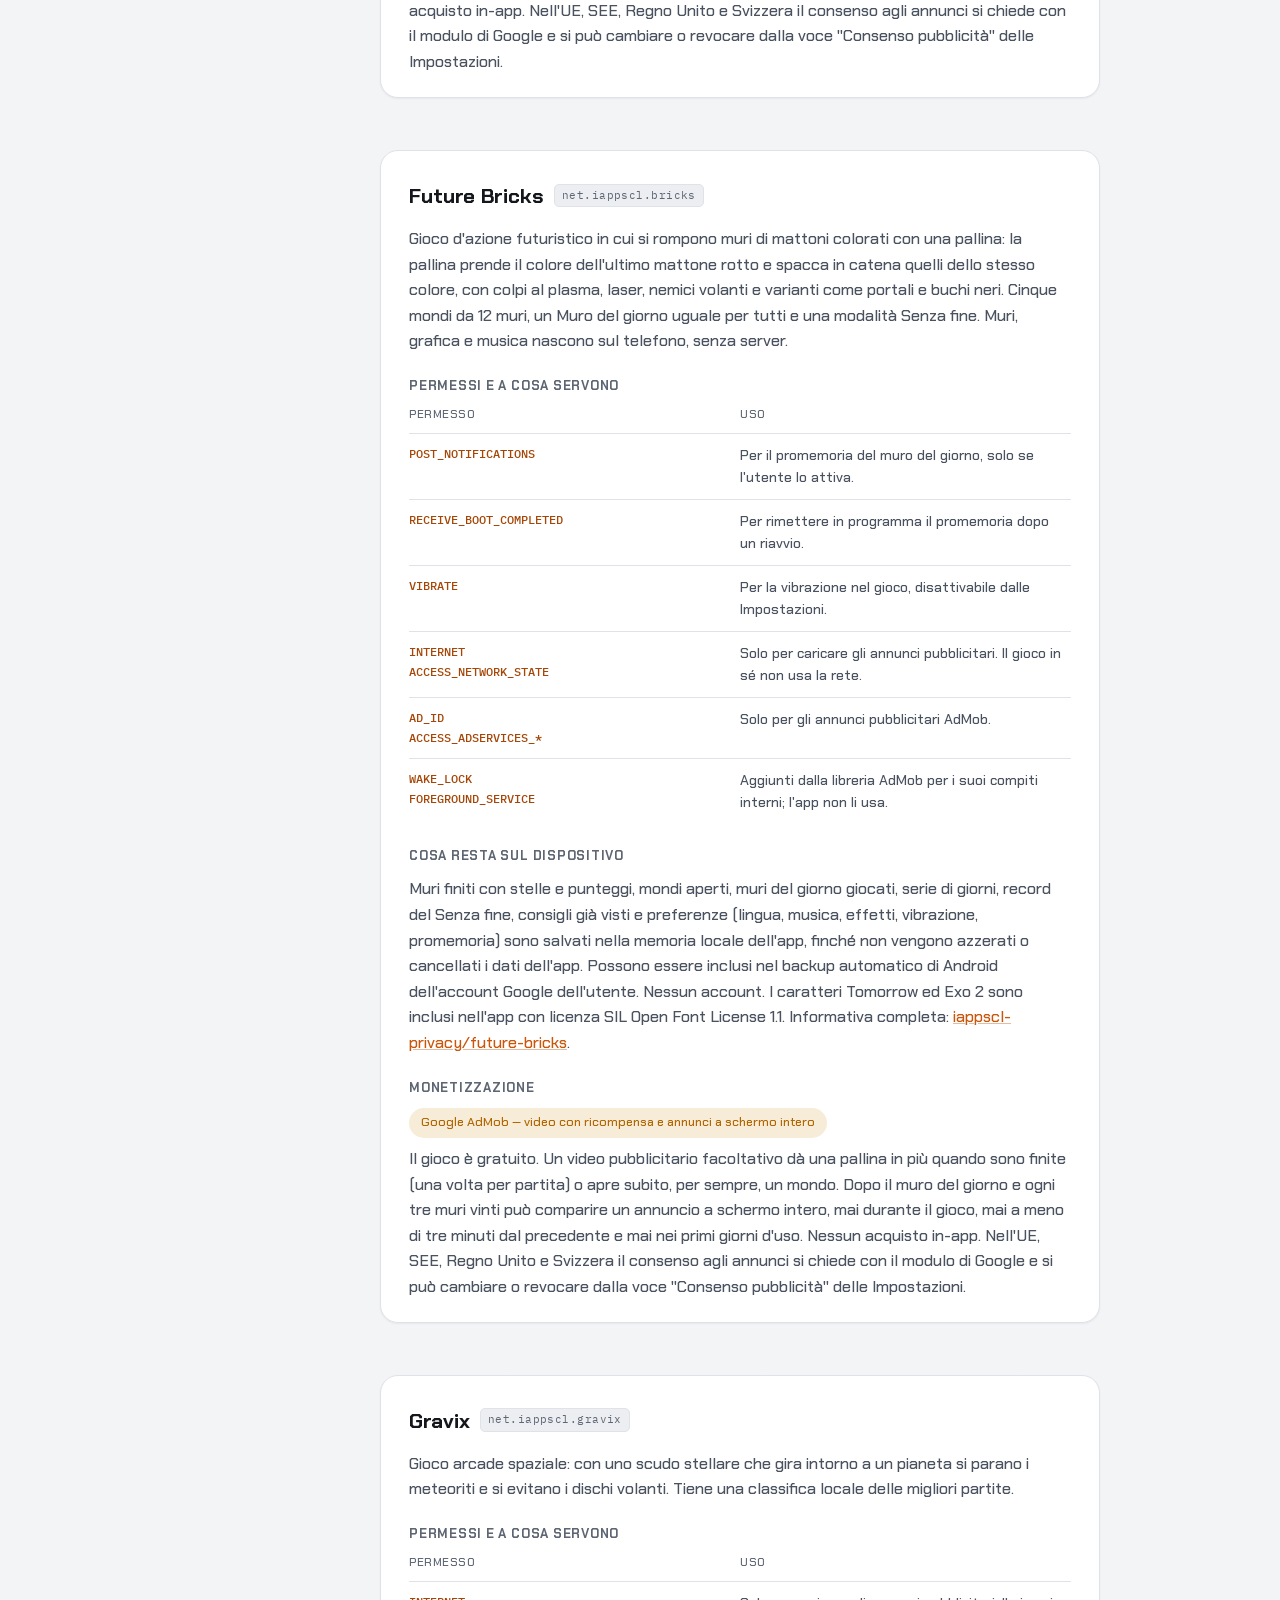
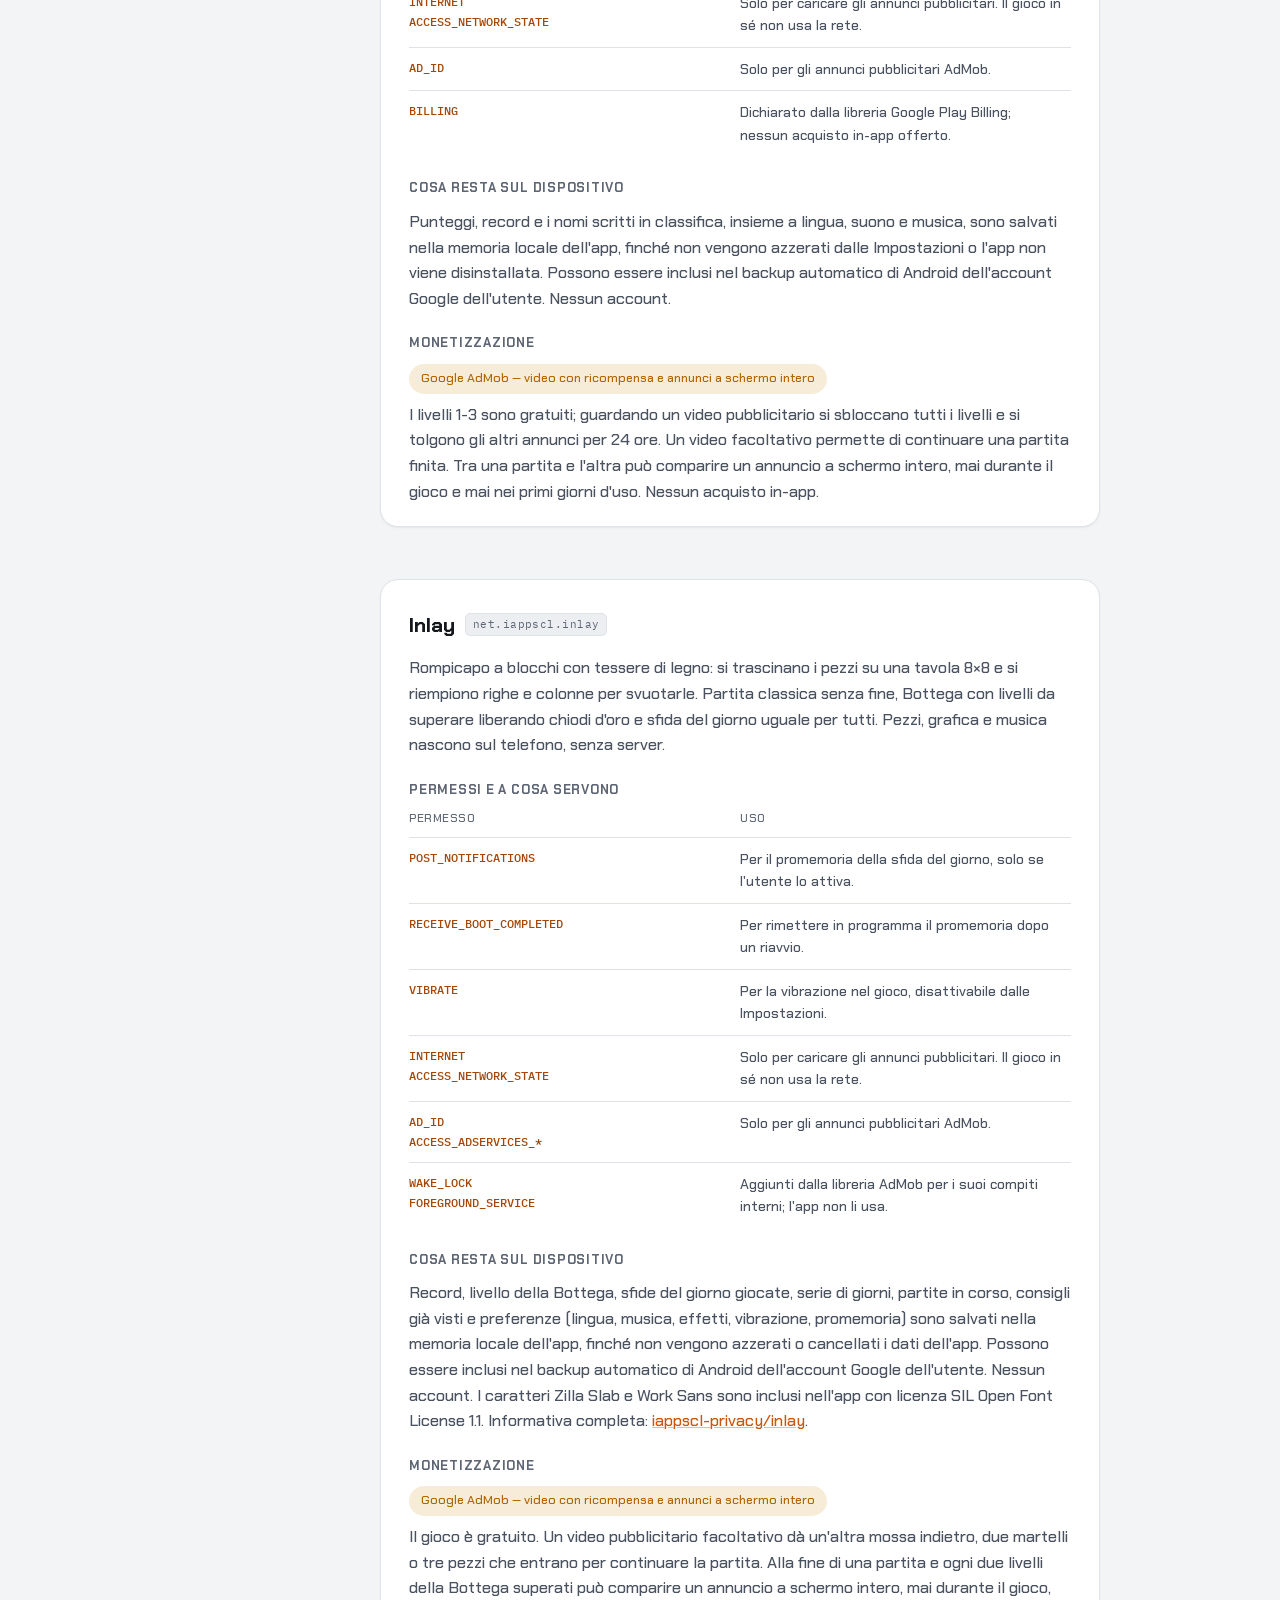
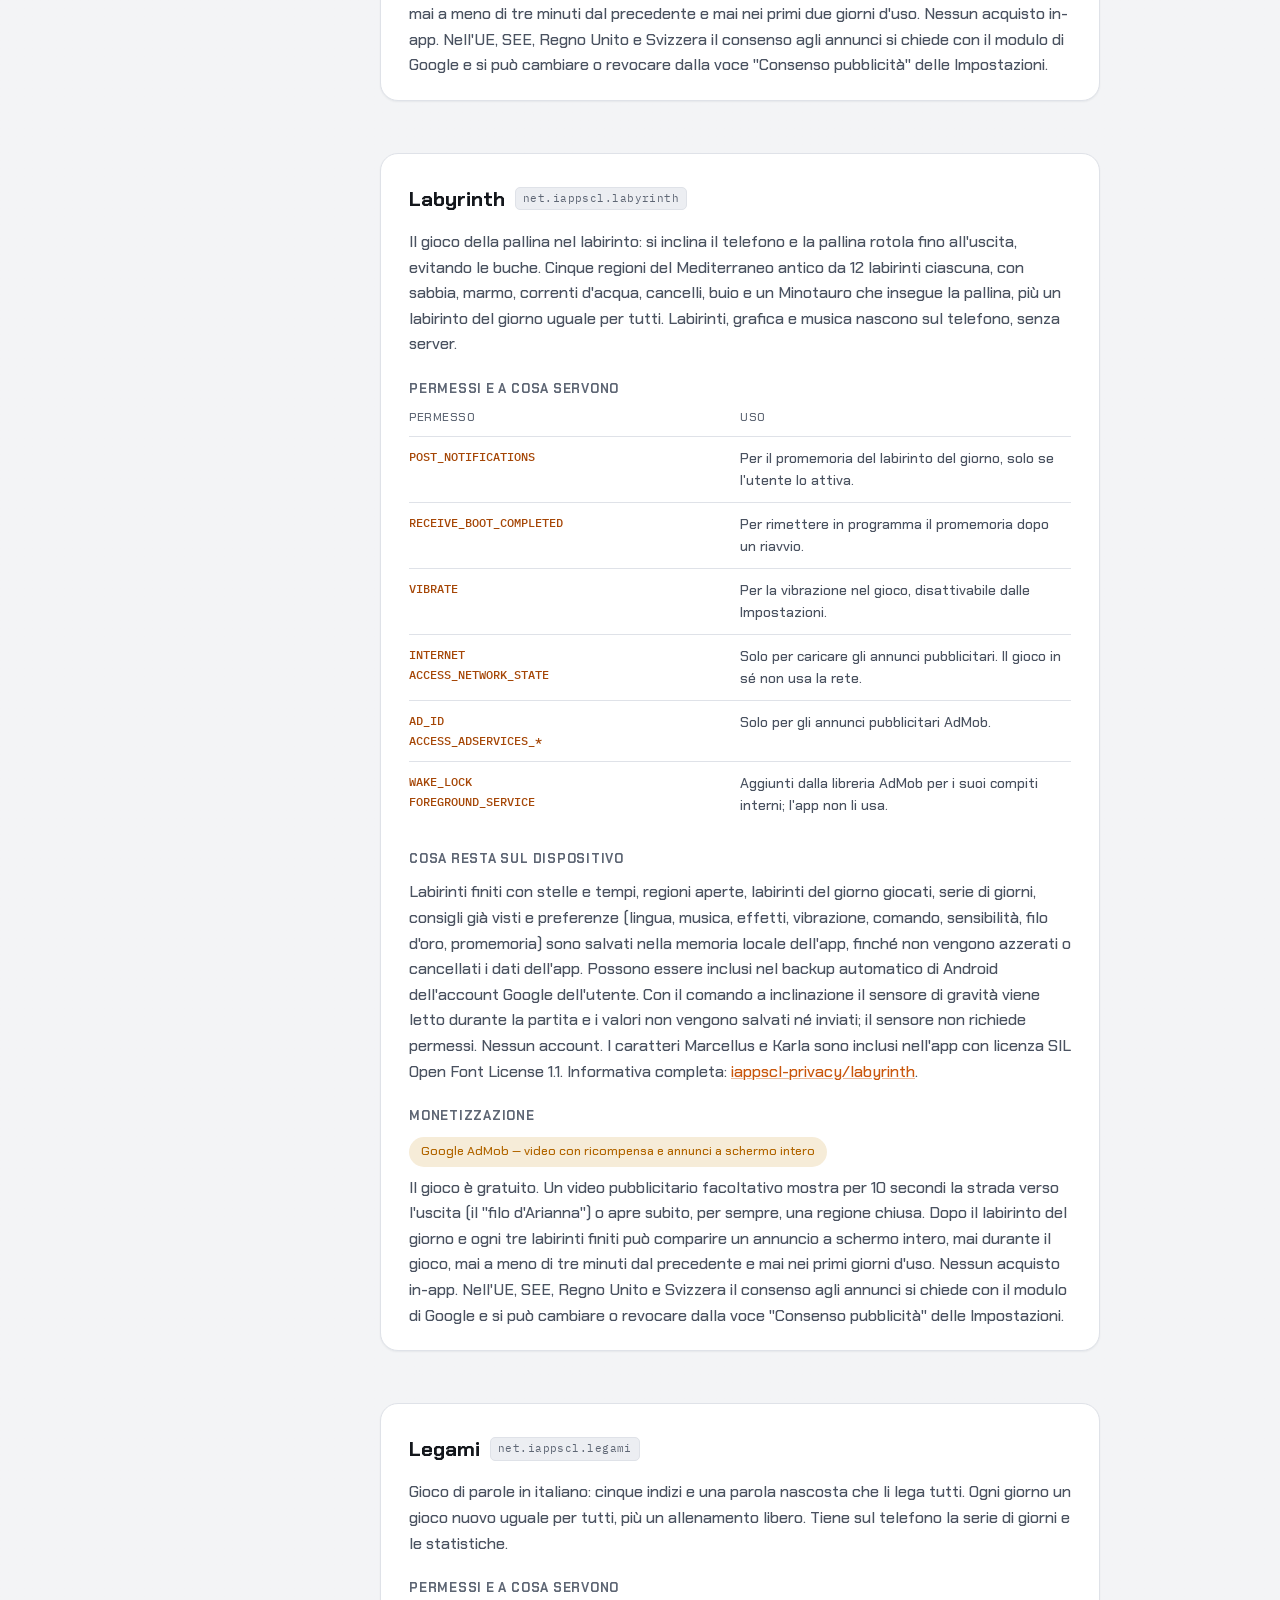
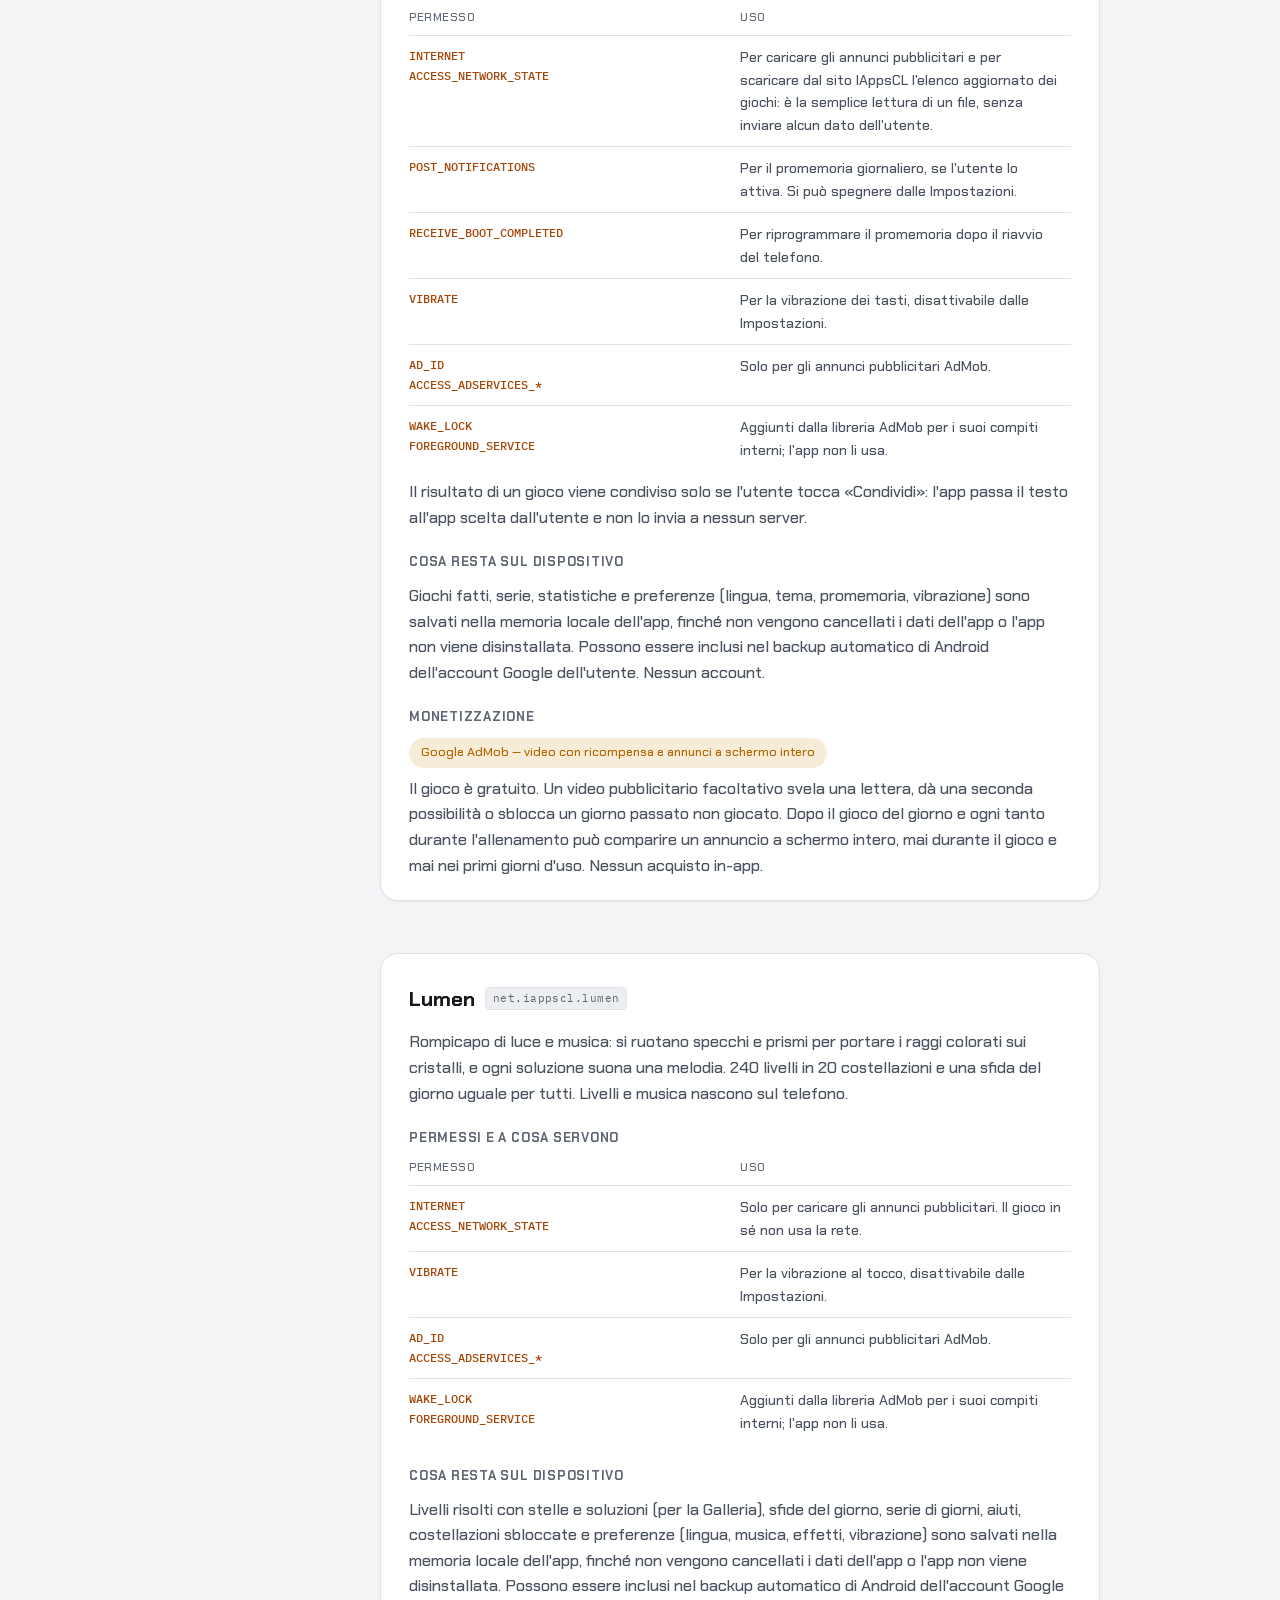
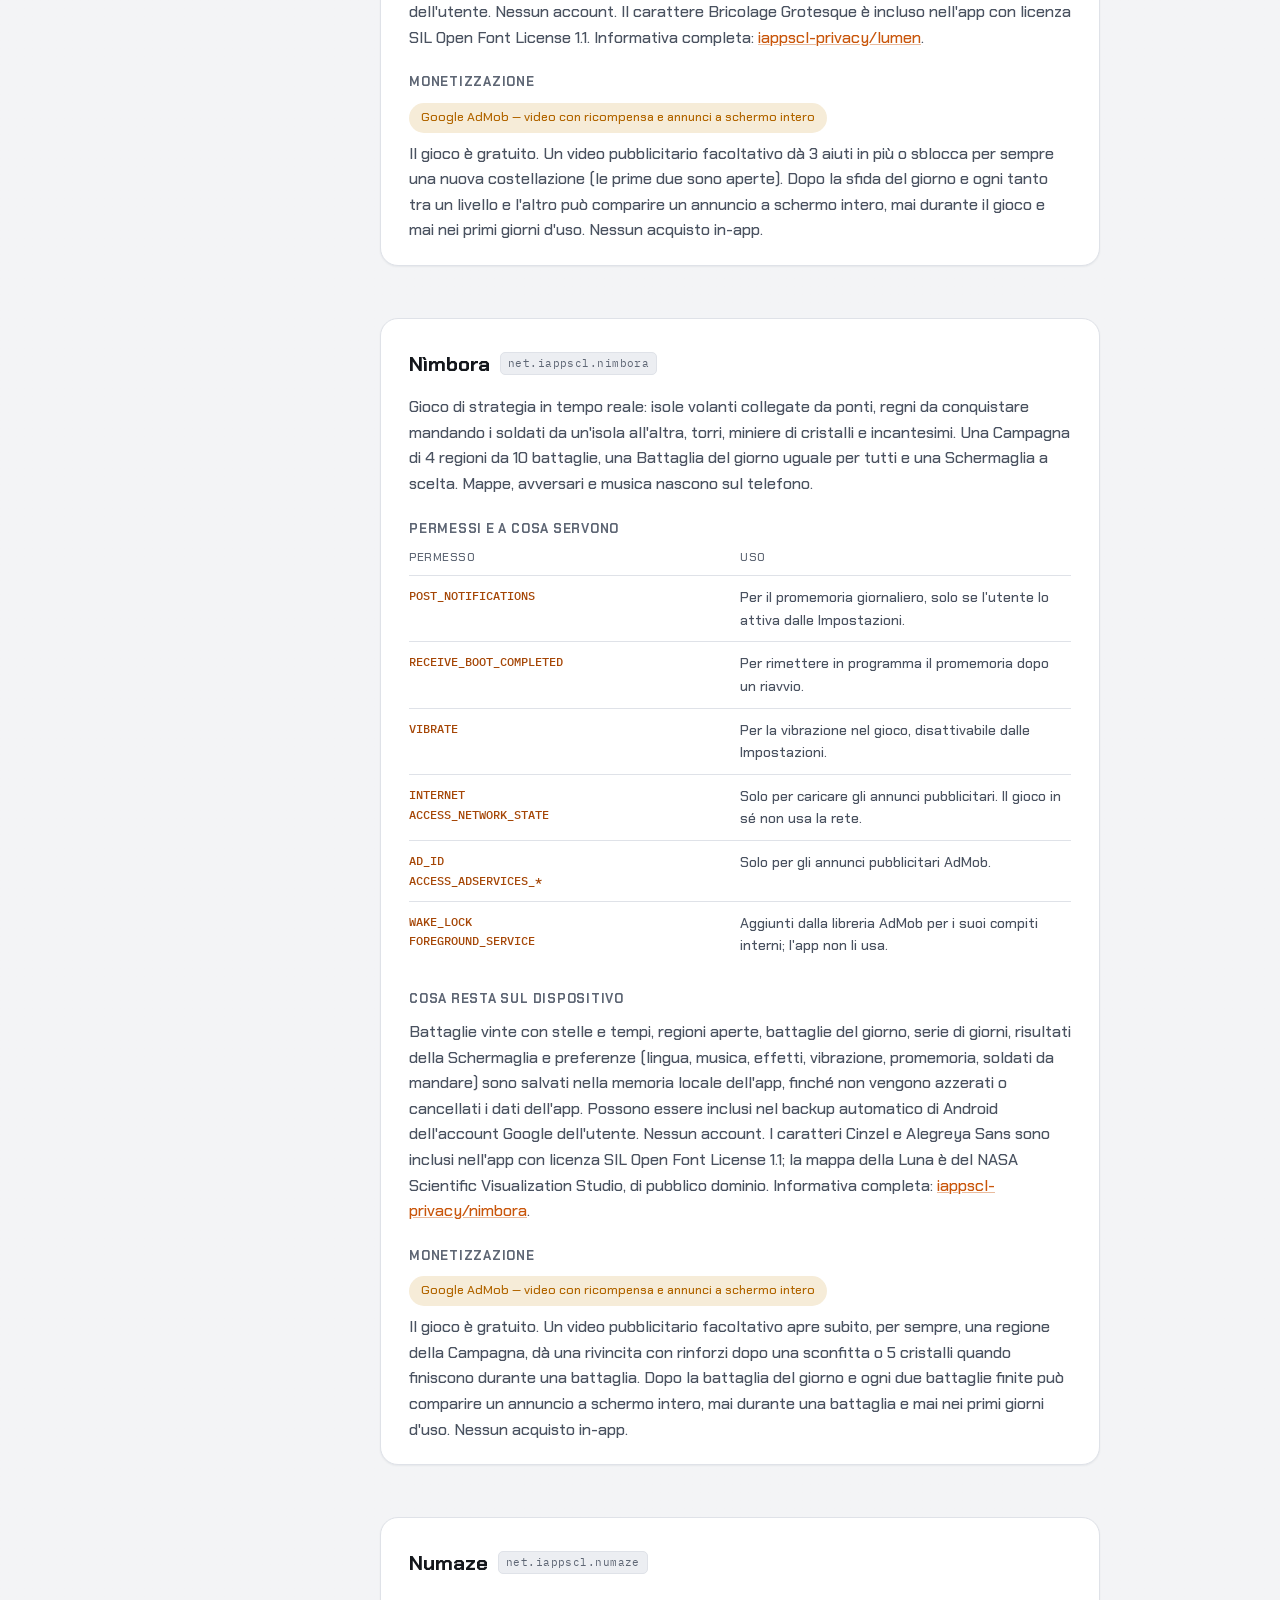
==== commit 0a3adebe: "Allineamento automatico dall'Excel Co-Authored-By: Claude Opus 5.5 <noreply@anthropic.com>" ====
--- a/privacy.html
+++ b/privacy.html
@@ -384,6 +384,7 @@
     <a class="app-link" href="#pulsix"><span class="dot" style="background:#F5C400"></span>Pulsix</a>
     <a class="app-link" href="#recplay"><span class="dot" style="background:#D81B60"></span>Rec&amp;Play</a>
     <a class="app-link" href="#relaxx"><span class="dot" style="background:#FFB59E"></span>Relaxx</a>
+    <a class="app-link" href="#roadia"><span class="dot" style="background:#E8532A"></span>Roadia</a>
     <a class="app-link" href="#salvacena"><span class="dot" style="background:#C0392B"></span>Salva Cena</a>
     <a class="app-link" href="#slotrace"><span class="dot" style="background:#D8241C"></span>SlotRace</a>
     <a class="app-link" href="#tripfriend"><span class="dot" style="background:#F2B46C"></span>Trip Friend</a>
@@ -917,6 +918,31 @@
       <p>Le prime 2 musiche e i primi 2 suoni sono gratuiti; tutti gli altri si sbloccano guardando un video pubblicitario per 24 ore. Nessun acquisto in-app.</p>
     </section>
 
+    <section class="app-card" id="roadia">
+      <h2>Roadia <span class="tag">net.iappscl.roadia</span></h2>
+      <p>Un gioco di guida in auto: con il volante sullo schermo (o inclinando il telefono), l'acceleratore e il freno si attraversano cinque regioni (Costa, Colline, Passo alpino, Bosco, Canyon) in 30 tappe, tra traffico, pedoni, animali, imprevisti e guasti, più una strada del giorno con le medaglie. Strade e musica nascono sul telefono, senza server.</p>
+
+      <h3>Permessi e a cosa servono</h3>
+      <table class="perm">
+        <tr><th>Permesso</th><th>Uso</th></tr>
+        <tr><td class="perm-name">POST_NOTIFICATIONS</td><td>Per il promemoria della strada del giorno, solo se l'utente lo attiva.</td></tr>
+        <tr><td class="perm-name">RECEIVE_BOOT_COMPLETED</td><td>Per rimettere in programma il promemoria dopo un riavvio.</td></tr>
+        <tr><td class="perm-name">VIBRATE</td><td>Per la vibrazione nel gioco, disattivabile dalle Impostazioni.</td></tr>
+        <tr><td class="perm-name">INTERNET<br>ACCESS_NETWORK_STATE</td><td>Solo per caricare gli annunci pubblicitari. Il gioco in sé non usa la rete.</td></tr>
+        <tr><td class="perm-name">AD_ID<br>ACCESS_ADSERVICES_*</td><td>Solo per gli annunci pubblicitari AdMob.</td></tr>
+        <tr><td class="perm-name">WAKE_LOCK<br>FOREGROUND_SERVICE</td><td>Aggiunti dalla libreria AdMob per i suoi compiti interni; l'app non li usa.</td></tr>
+      </table>
+
+      <h3>Cosa resta sul dispositivo</h3>
+      <p>Tappe finite con stelle e record, tappe aperte, auto sbloccate e scelta, strade del giorno giocate con le medaglie, consigli già visti e preferenze (lingua, musica, effetti, vibrazione, sterzo, promemoria) sono salvati nella memoria locale dell'app, finché non vengono azzerati o cancellati i dati dell'app. Possono essere inclusi nel backup automatico di Android dell'account Google dell'utente. Con lo sterzo a inclinazione il sensore di gravità viene letto durante la partita e i valori non vengono salvati né inviati; il sensore non richiede permessi. Nessun account. I caratteri Racing Sans One e Overpass sono inclusi nell'app con licenza SIL Open Font License 1.1; i modelli 3D sono di Grab3D, Kenney, Quaternius, Poly Haven e Croomfolk (CC0) e i cammelli di Poly by Google (CC-BY 3.0). Informativa completa: <a href="https://luigicasella73-afk.github.io/iappscl-privacy/roadia/" target="_blank" rel="noopener">iappscl-privacy/roadia</a>.</p>
+
+      <h3>Monetizzazione</h3>
+      <div class="pill-row">
+        <span class="pill warm">Google AdMob — video con ricompensa e annunci a schermo intero</span>
+      </div>
+      <p>Il gioco è gratuito. Un video pubblicitario facoltativo fa il pieno, ripara una gomma forata, rimette in strada dopo un incidente, fa provare un'auto del garage per una tappa o apre subito, per sempre, una tappa chiusa. Fra una tappa e l'altra ogni due tappe e al ritorno al menu a fine tappa può comparire un annuncio a schermo intero, mai durante la guida, mai a meno di tre minuti dal precedente e mai nei primi giorni d'uso. Nessun acquisto in-app. Nell'UE, SEE, Regno Unito e Svizzera il consenso agli annunci si chiede con il modulo di Google e si può cambiare o revocare dalla voce "Consenso pubblicità" delle Impostazioni.</p>
+    </section>
+
     <section class="app-card" id="salvacena">
       <h2>Salva Cena <span class="tag">net.iappscl.salvacena</span></h2>
       <p>Ricette in base agli ingredienti disponibili, ai commensali e alle calorie, con dispensa e scadenze. Informativa completa: <a href="https://luigicasella73-afk.github.io/iappscl-privacy/salvacena/">iappscl-privacy/salvacena</a>.</p>
